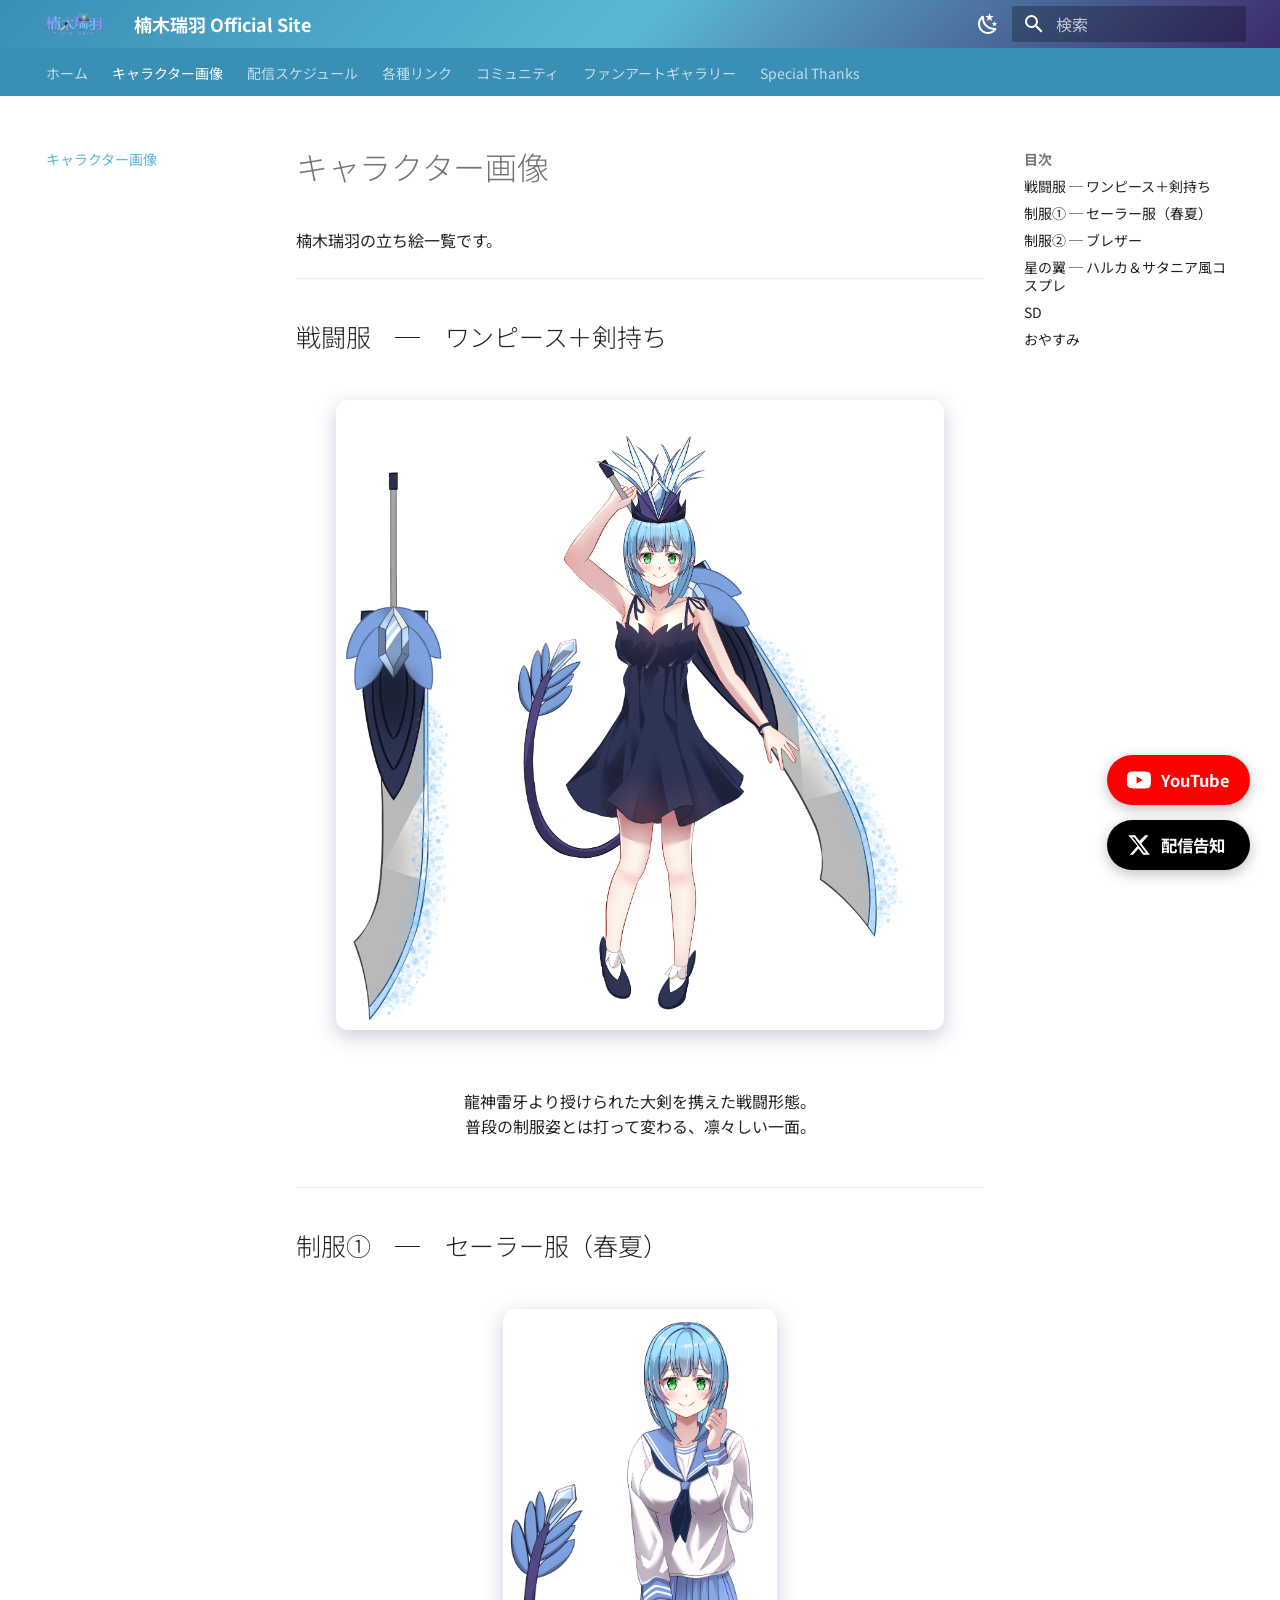
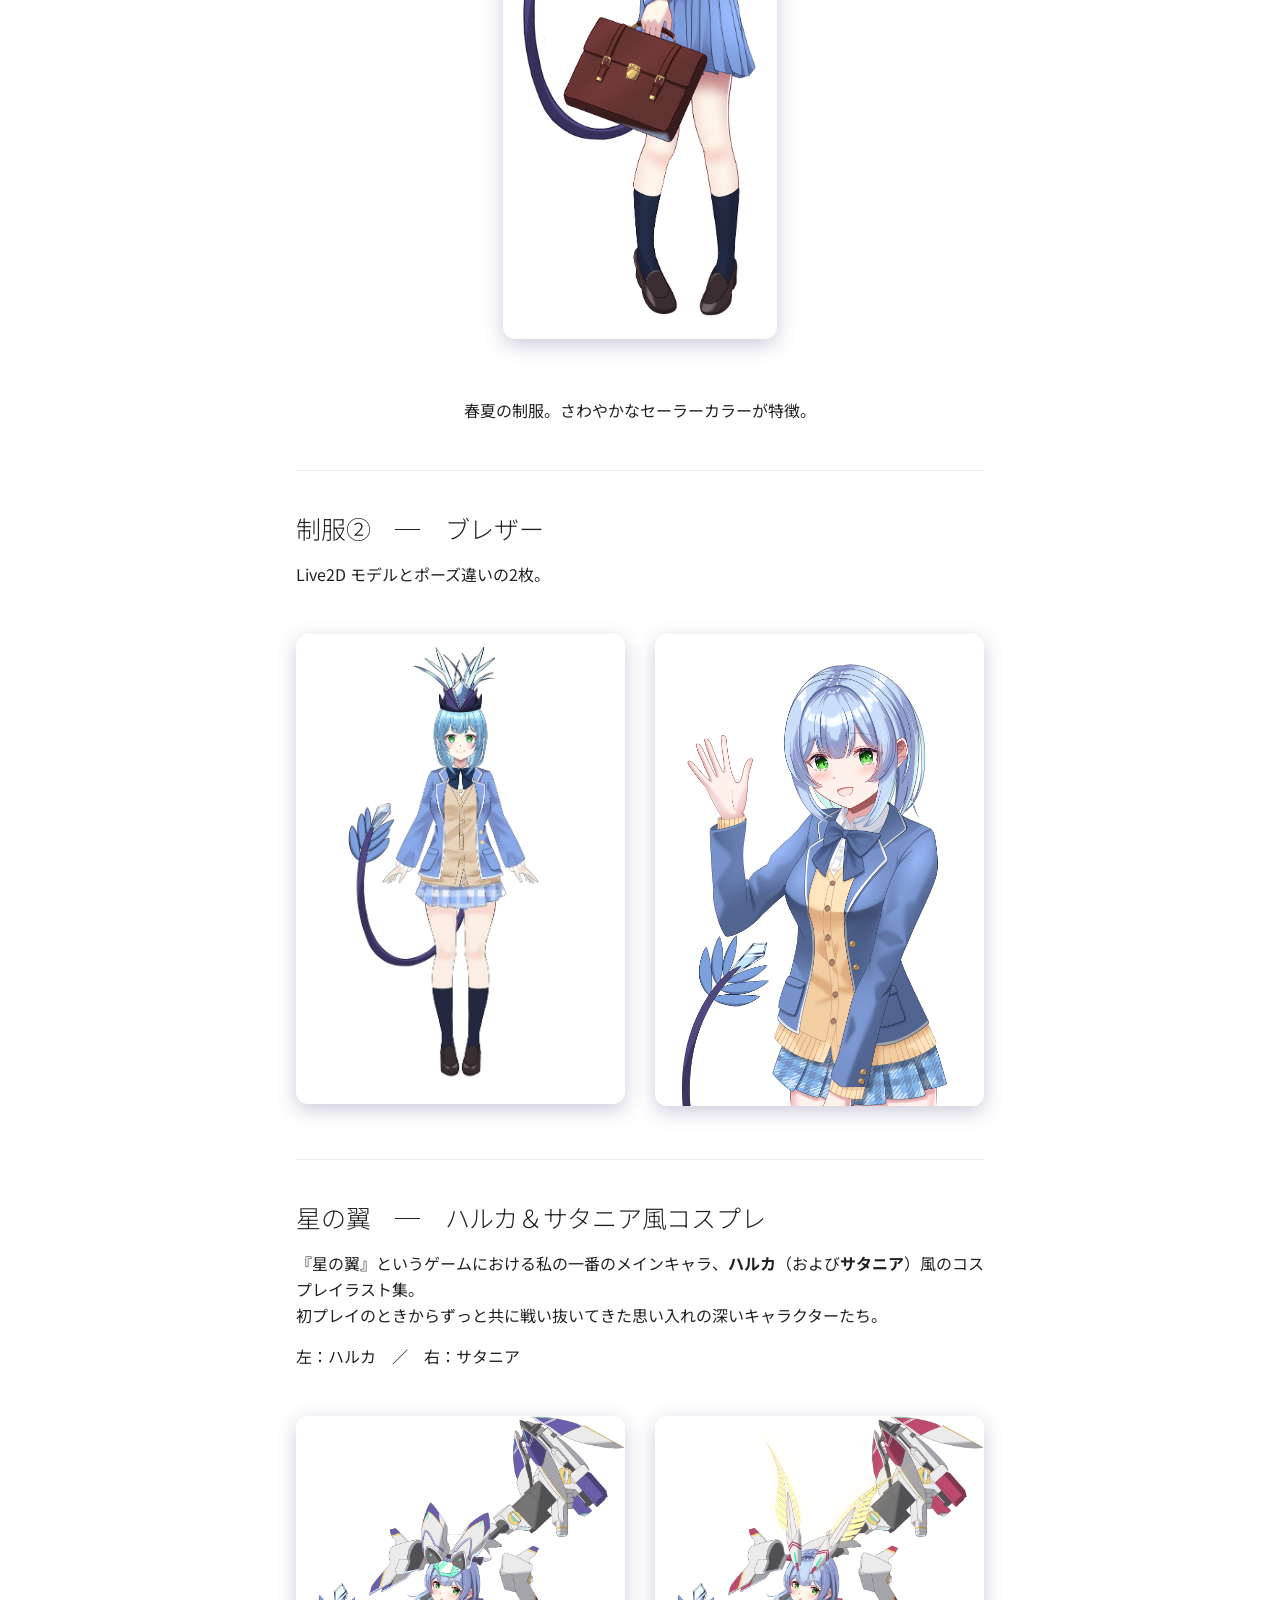
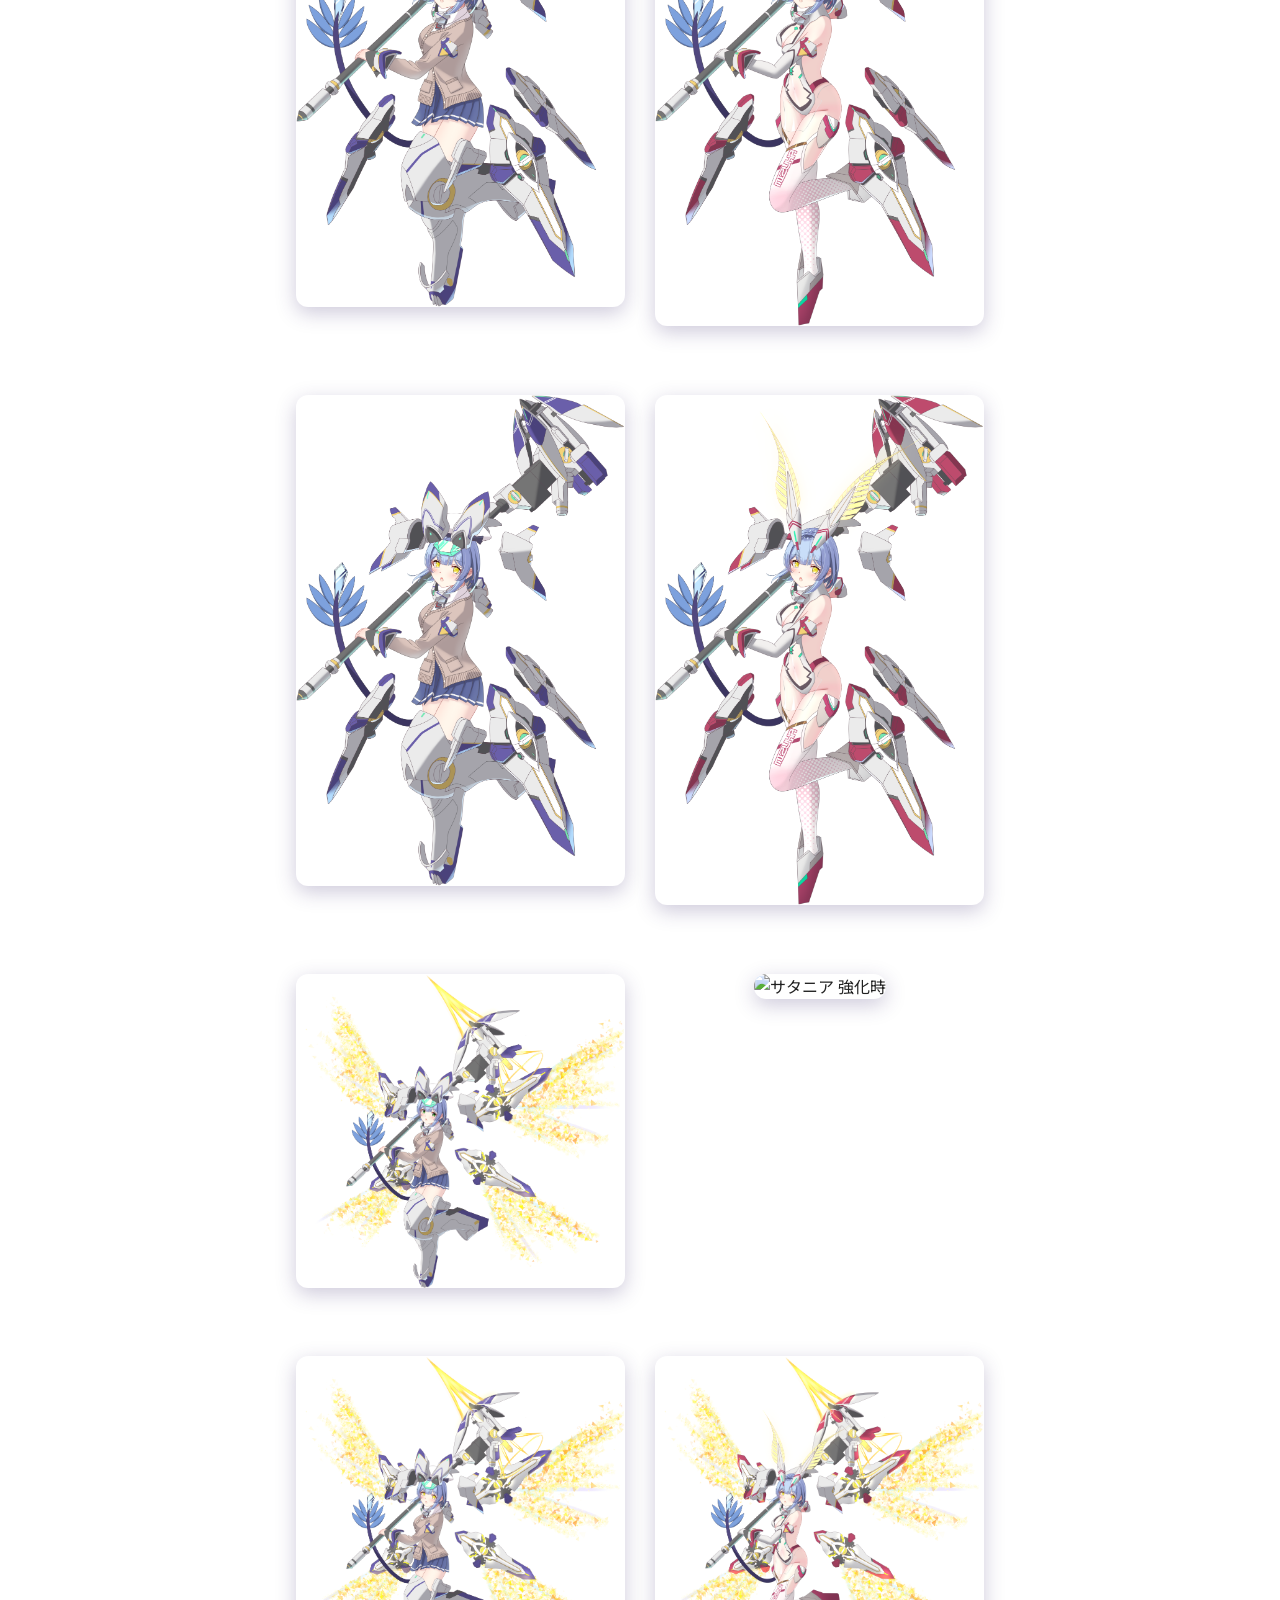
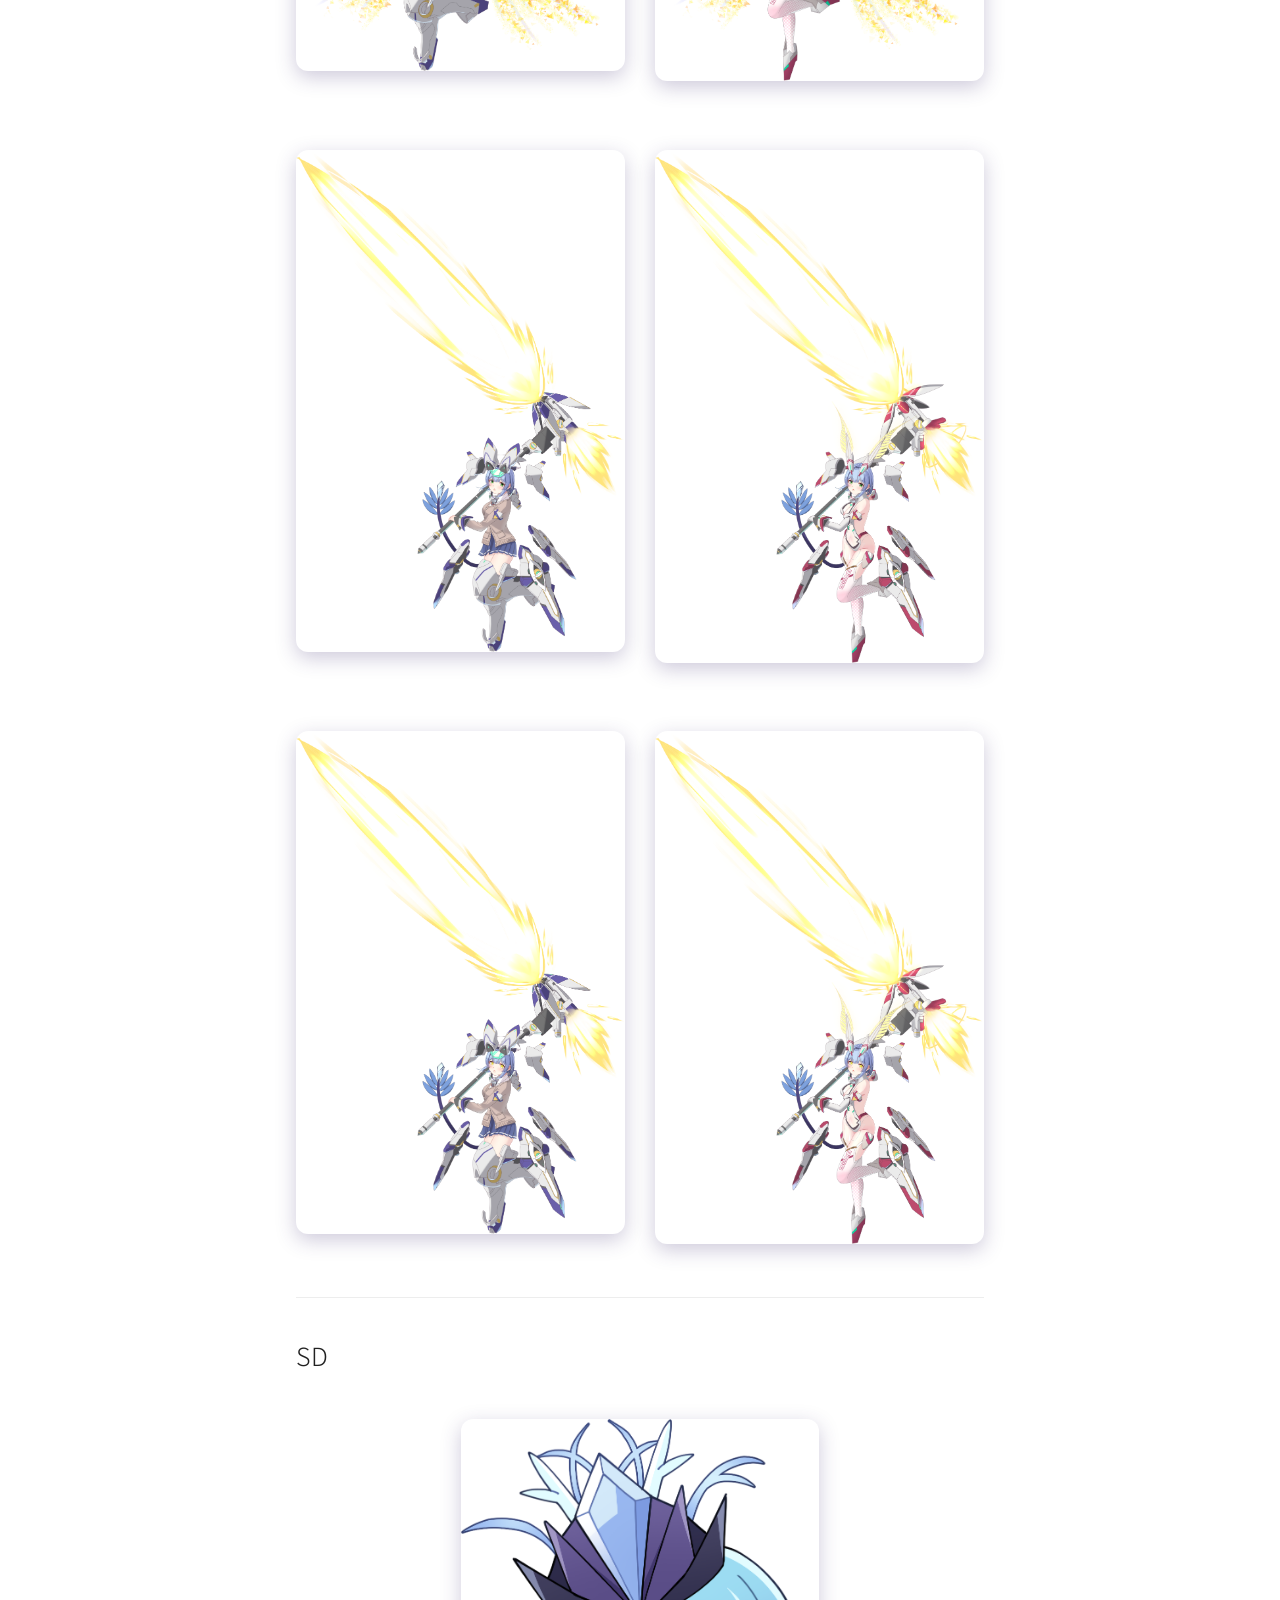
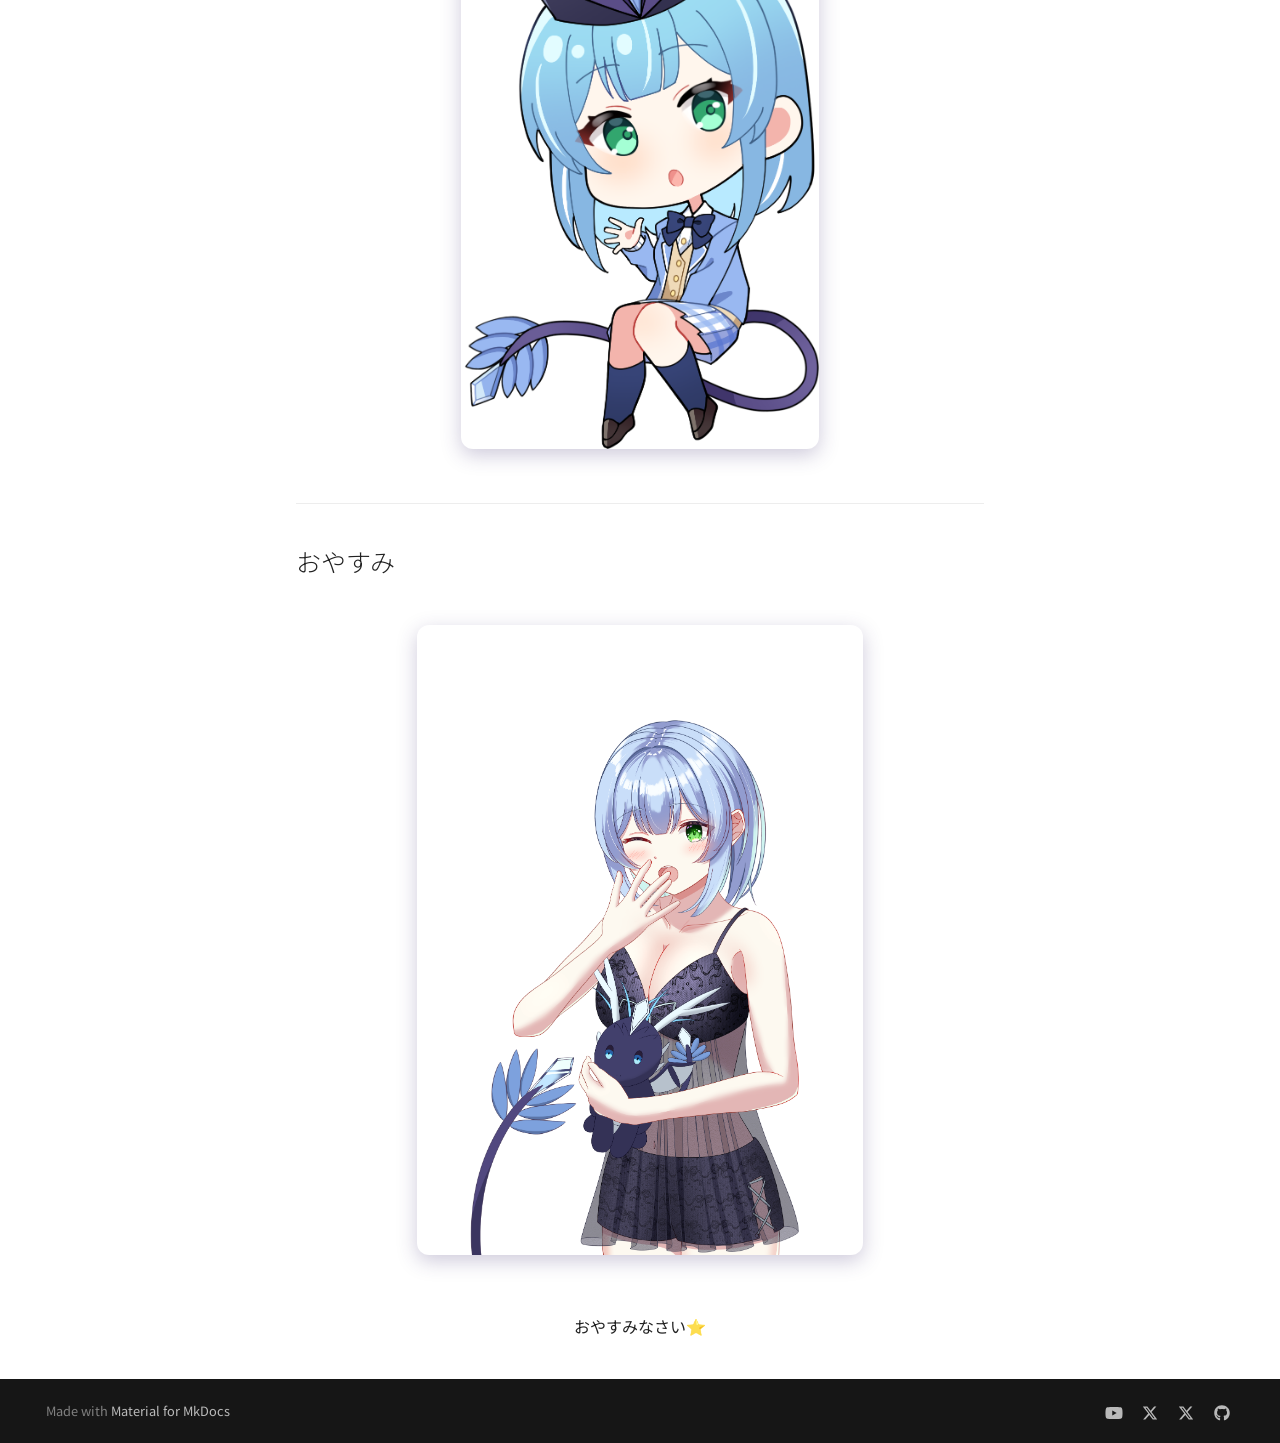
==== chara/index.html @ 78cf88fe "Deployed 8c1ef75 with MkDocs version: 1.6.1" ====
<!doctype html>
<html lang="ja" class="no-js">
  <head>
    
      <meta charset="utf-8">
      <meta name="viewport" content="width=device-width,initial-scale=1">
      
        <meta name="description" content="Vtuber 楠木瑞羽のオフィシャルサイト">
      
      
        <meta name="author" content="楠木瑞羽">
      
      
        <link rel="canonical" href="https://mizuha-kusunoki-v.github.io/mizuha-site/chara/">
      
      
        <link rel="prev" href="..">
      
      
        <link rel="next" href="../schedule/">
      
      
        
      
      
      <link rel="icon" href="../img/logo.png">
      <meta name="generator" content="mkdocs-1.6.1, mkdocs-material-9.7.6">
    
    
      
        <title>キャラクター画像 - 楠木瑞羽 Official Site</title>
      
    
    
      <link rel="stylesheet" href="../assets/stylesheets/main.484c7ddc.min.css">
      
        
        <link rel="stylesheet" href="../assets/stylesheets/palette.ab4e12ef.min.css">
      
      


    
    
      
    
    
      
        
        
        <link rel="preconnect" href="https://fonts.gstatic.com" crossorigin>
        <link rel="stylesheet" href="https://fonts.googleapis.com/css?family=Noto+Sans+JP:300,300i,400,400i,700,700i%7CRoboto+Mono:400,400i,700,700i&display=fallback">
        <style>:root{--md-text-font:"Noto Sans JP";--md-code-font:"Roboto Mono"}</style>
      
    
    
      <link rel="stylesheet" href="../stylesheets/extra.css">
    
    <script>__md_scope=new URL("..",location),__md_hash=e=>[...e].reduce(((e,_)=>(e<<5)-e+_.charCodeAt(0)),0),__md_get=(e,_=localStorage,t=__md_scope)=>JSON.parse(_.getItem(t.pathname+"."+e)),__md_set=(e,_,t=localStorage,a=__md_scope)=>{try{t.setItem(a.pathname+"."+e,JSON.stringify(_))}catch(e){}}</script>
    
      
  


  
  

<script id="__analytics">function __md_analytics(){function e(){dataLayer.push(arguments)}window.dataLayer=window.dataLayer||[],e("js",new Date),e("config","G-J9NGMEMPHV"),document.addEventListener("DOMContentLoaded",(function(){document.forms.search&&document.forms.search.query.addEventListener("blur",(function(){this.value&&e("event","search",{search_term:this.value})}));document$.subscribe((function(){var t=document.forms.feedback;if(void 0!==t)for(var a of t.querySelectorAll("[type=submit]"))a.addEventListener("click",(function(a){a.preventDefault();var n=document.location.pathname,d=this.getAttribute("data-md-value");e("event","feedback",{page:n,data:d}),t.firstElementChild.disabled=!0;var r=t.querySelector(".md-feedback__note [data-md-value='"+d+"']");r&&(r.hidden=!1)})),t.hidden=!1})),location$.subscribe((function(t){e("config","G-J9NGMEMPHV",{page_path:t.pathname})}))}));var t=document.createElement("script");t.async=!0,t.src="https://www.googletagmanager.com/gtag/js?id=G-J9NGMEMPHV",document.getElementById("__analytics").insertAdjacentElement("afterEnd",t)}</script>
  
    <script>"undefined"!=typeof __md_analytics&&__md_analytics()</script>
  

    
    
  

  
  
  
  

  <meta property="og:type"        content="website">
  <meta property="og:site_name"   content="楠木瑞羽 Official Site">
  <meta property="og:title"       content="キャラクター画像 | 楠木瑞羽 Official Site">
  <meta property="og:description" content="Vtuber 楠木瑞羽のオフィシャルサイト">
  <meta property="og:image"       content="https://mizuha-kusunoki-v.github.io/mizuha-site/img/blazer_b.png">
  <meta property="og:url"         content="https://mizuha-kusunoki-v.github.io/mizuha-site/chara/">
  <meta property="og:locale"      content="ja_JP">

  <meta name="twitter:card"        content="summary_large_image">
  <meta name="twitter:site"        content="@Mizuha_live">
  <meta name="twitter:title"       content="キャラクター画像 | 楠木瑞羽 Official Site">
  <meta name="twitter:description" content="Vtuber 楠木瑞羽のオフィシャルサイト">
  <meta name="twitter:image"       content="https://mizuha-kusunoki-v.github.io/mizuha-site/img/blazer_b.png">

  </head>
  
  
    
    
      
    
    
    
    
    <body dir="ltr" data-md-color-scheme="default" data-md-color-primary="custom" data-md-color-accent="custom">
  
    
    <input class="md-toggle" data-md-toggle="drawer" type="checkbox" id="__drawer" autocomplete="off">
    <input class="md-toggle" data-md-toggle="search" type="checkbox" id="__search" autocomplete="off">
    <label class="md-overlay" for="__drawer"></label>
    <div data-md-component="skip">
      
        
        <a href="#_1" class="md-skip">
          コンテンツにスキップ
        </a>
      
    </div>
    <div data-md-component="announce">
      
    </div>
    
    
      

<header class="md-header" data-md-component="header">
  <nav class="md-header__inner md-grid" aria-label="ヘッダー">
    <a href=".." title="楠木瑞羽 Official Site" class="md-header__button md-logo" aria-label="楠木瑞羽 Official Site" data-md-component="logo">
      
  <img src="../img/logo.png" alt="logo">

    </a>
    <label class="md-header__button md-icon" for="__drawer">
      
      <svg xmlns="http://www.w3.org/2000/svg" viewBox="0 0 24 24"><path d="M3 6h18v2H3zm0 5h18v2H3zm0 5h18v2H3z"/></svg>
    </label>
    <div class="md-header__title" data-md-component="header-title">
      <div class="md-header__ellipsis">
        <div class="md-header__topic">
          <span class="md-ellipsis">
            楠木瑞羽 Official Site
          </span>
        </div>
        <div class="md-header__topic" data-md-component="header-topic">
          <span class="md-ellipsis">
            
              キャラクター画像
            
          </span>
        </div>
      </div>
    </div>
    
      
        <form class="md-header__option" data-md-component="palette">
  
    
    
    
    <input class="md-option" data-md-color-media="" data-md-color-scheme="default" data-md-color-primary="custom" data-md-color-accent="custom"  aria-label="ダークモードに切り替え"  type="radio" name="__palette" id="__palette_0">
    
      <label class="md-header__button md-icon" title="ダークモードに切り替え" for="__palette_1" hidden>
        <svg xmlns="http://www.w3.org/2000/svg" viewBox="0 0 24 24"><path d="m17.75 4.09-2.53 1.94.91 3.06-2.63-1.81-2.63 1.81.91-3.06-2.53-1.94L12.44 4l1.06-3 1.06 3zm3.5 6.91-1.64 1.25.59 1.98-1.7-1.17-1.7 1.17.59-1.98L15.75 11l2.06-.05L18.5 9l.69 1.95zm-2.28 4.95c.83-.08 1.72 1.1 1.19 1.85-.32.45-.66.87-1.08 1.27C15.17 23 8.84 23 4.94 19.07c-3.91-3.9-3.91-10.24 0-14.14.4-.4.82-.76 1.27-1.08.75-.53 1.93.36 1.85 1.19-.27 2.86.69 5.83 2.89 8.02a9.96 9.96 0 0 0 8.02 2.89m-1.64 2.02a12.08 12.08 0 0 1-7.8-3.47c-2.17-2.19-3.33-5-3.49-7.82-2.81 3.14-2.7 7.96.31 10.98 3.02 3.01 7.84 3.12 10.98.31"/></svg>
      </label>
    
  
    
    
    
    <input class="md-option" data-md-color-media="" data-md-color-scheme="slate" data-md-color-primary="custom" data-md-color-accent="custom"  aria-label="ライトモードに切り替え"  type="radio" name="__palette" id="__palette_1">
    
      <label class="md-header__button md-icon" title="ライトモードに切り替え" for="__palette_0" hidden>
        <svg xmlns="http://www.w3.org/2000/svg" viewBox="0 0 24 24"><path d="M12 7a5 5 0 0 1 5 5 5 5 0 0 1-5 5 5 5 0 0 1-5-5 5 5 0 0 1 5-5m0 2a3 3 0 0 0-3 3 3 3 0 0 0 3 3 3 3 0 0 0 3-3 3 3 0 0 0-3-3m0-7 2.39 3.42C13.65 5.15 12.84 5 12 5s-1.65.15-2.39.42zM3.34 7l4.16-.35A7.2 7.2 0 0 0 5.94 8.5c-.44.74-.69 1.5-.83 2.29zm.02 10 1.76-3.77a7.131 7.131 0 0 0 2.38 4.14zM20.65 7l-1.77 3.79a7.02 7.02 0 0 0-2.38-4.15zm-.01 10-4.14.36c.59-.51 1.12-1.14 1.54-1.86.42-.73.69-1.5.83-2.29zM12 22l-2.41-3.44c.74.27 1.55.44 2.41.44.82 0 1.63-.17 2.37-.44z"/></svg>
      </label>
    
  
</form>
      
    
    
      <script>var palette=__md_get("__palette");if(palette&&palette.color){if("(prefers-color-scheme)"===palette.color.media){var media=matchMedia("(prefers-color-scheme: light)"),input=document.querySelector(media.matches?"[data-md-color-media='(prefers-color-scheme: light)']":"[data-md-color-media='(prefers-color-scheme: dark)']");palette.color.media=input.getAttribute("data-md-color-media"),palette.color.scheme=input.getAttribute("data-md-color-scheme"),palette.color.primary=input.getAttribute("data-md-color-primary"),palette.color.accent=input.getAttribute("data-md-color-accent")}for(var[key,value]of Object.entries(palette.color))document.body.setAttribute("data-md-color-"+key,value)}</script>
    
    
    
      
      
        <label class="md-header__button md-icon" for="__search">
          
          <svg xmlns="http://www.w3.org/2000/svg" viewBox="0 0 24 24"><path d="M9.5 3A6.5 6.5 0 0 1 16 9.5c0 1.61-.59 3.09-1.56 4.23l.27.27h.79l5 5-1.5 1.5-5-5v-.79l-.27-.27A6.52 6.52 0 0 1 9.5 16 6.5 6.5 0 0 1 3 9.5 6.5 6.5 0 0 1 9.5 3m0 2C7 5 5 7 5 9.5S7 14 9.5 14 14 12 14 9.5 12 5 9.5 5"/></svg>
        </label>
        <div class="md-search" data-md-component="search" role="dialog">
  <label class="md-search__overlay" for="__search"></label>
  <div class="md-search__inner" role="search">
    <form class="md-search__form" name="search">
      <input type="text" class="md-search__input" name="query" aria-label="検索" placeholder="検索" autocapitalize="off" autocorrect="off" autocomplete="off" spellcheck="false" data-md-component="search-query" required>
      <label class="md-search__icon md-icon" for="__search">
        
        <svg xmlns="http://www.w3.org/2000/svg" viewBox="0 0 24 24"><path d="M9.5 3A6.5 6.5 0 0 1 16 9.5c0 1.61-.59 3.09-1.56 4.23l.27.27h.79l5 5-1.5 1.5-5-5v-.79l-.27-.27A6.52 6.52 0 0 1 9.5 16 6.5 6.5 0 0 1 3 9.5 6.5 6.5 0 0 1 9.5 3m0 2C7 5 5 7 5 9.5S7 14 9.5 14 14 12 14 9.5 12 5 9.5 5"/></svg>
        
        <svg xmlns="http://www.w3.org/2000/svg" viewBox="0 0 24 24"><path d="M20 11v2H8l5.5 5.5-1.42 1.42L4.16 12l7.92-7.92L13.5 5.5 8 11z"/></svg>
      </label>
      <nav class="md-search__options" aria-label="検索">
        
        <button type="reset" class="md-search__icon md-icon" title="クリア" aria-label="クリア" tabindex="-1">
          
          <svg xmlns="http://www.w3.org/2000/svg" viewBox="0 0 24 24"><path d="M19 6.41 17.59 5 12 10.59 6.41 5 5 6.41 10.59 12 5 17.59 6.41 19 12 13.41 17.59 19 19 17.59 13.41 12z"/></svg>
        </button>
      </nav>
      
    </form>
    <div class="md-search__output">
      <div class="md-search__scrollwrap" tabindex="0" data-md-scrollfix>
        <div class="md-search-result" data-md-component="search-result">
          <div class="md-search-result__meta">
            検索を初期化
          </div>
          <ol class="md-search-result__list" role="presentation"></ol>
        </div>
      </div>
    </div>
  </div>
</div>
      
    
    
  </nav>
  
</header>
    
    <div class="md-container" data-md-component="container">
      
      
        
          
            
<nav class="md-tabs" aria-label="タブ" data-md-component="tabs">
  <div class="md-grid">
    <ul class="md-tabs__list">
      
        
  
  
  
  
    <li class="md-tabs__item">
      <a href=".." class="md-tabs__link">
        
  
  
    
  
  ホーム

      </a>
    </li>
  

      
        
  
  
  
    
  
  
    <li class="md-tabs__item md-tabs__item--active">
      <a href="./" class="md-tabs__link">
        
  
  
    
  
  キャラクター画像

      </a>
    </li>
  

      
        
  
  
  
  
    <li class="md-tabs__item">
      <a href="../schedule/" class="md-tabs__link">
        
  
  
    
  
  配信スケジュール

      </a>
    </li>
  

      
        
  
  
  
  
    <li class="md-tabs__item">
      <a href="../links/" class="md-tabs__link">
        
  
  
    
  
  各種リンク

      </a>
    </li>
  

      
        
  
  
  
  
    <li class="md-tabs__item">
      <a href="../fanart/" class="md-tabs__link">
        
  
  
    
  
  コミュニティ

      </a>
    </li>
  

      
        
  
  
  
  
    <li class="md-tabs__item">
      <a href="../fanart_gallery/" class="md-tabs__link">
        
  
  
    
  
  ファンアートギャラリー

      </a>
    </li>
  

      
        
  
  
  
  
    <li class="md-tabs__item">
      <a href="../special_thanks/" class="md-tabs__link">
        
  
  
    
  
  Special Thanks

      </a>
    </li>
  

      
    </ul>
  </div>
</nav>
          
        
      
      <main class="md-main" data-md-component="main">
        <div class="md-main__inner md-grid">
          
            
              
              <div class="md-sidebar md-sidebar--primary" data-md-component="sidebar" data-md-type="navigation" >
                <div class="md-sidebar__scrollwrap">
                  <div class="md-sidebar__inner">
                    


  


<nav class="md-nav md-nav--primary md-nav--lifted" aria-label="ナビゲーション" data-md-level="0">
  <label class="md-nav__title" for="__drawer">
    <a href=".." title="楠木瑞羽 Official Site" class="md-nav__button md-logo" aria-label="楠木瑞羽 Official Site" data-md-component="logo">
      
  <img src="../img/logo.png" alt="logo">

    </a>
    楠木瑞羽 Official Site
  </label>
  
  <ul class="md-nav__list" data-md-scrollfix>
    
      
      
  
  
  
  
    <li class="md-nav__item">
      <a href=".." class="md-nav__link">
        
  
  
  <span class="md-ellipsis">
    
  
    ホーム
  

    
  </span>
  
  

      </a>
    </li>
  

    
      
      
  
  
    
  
  
  
    <li class="md-nav__item md-nav__item--active">
      
      <input class="md-nav__toggle md-toggle" type="checkbox" id="__toc">
      
      
        
      
      
        <label class="md-nav__link md-nav__link--active" for="__toc">
          
  
  
  <span class="md-ellipsis">
    
  
    キャラクター画像
  

    
  </span>
  
  

          <span class="md-nav__icon md-icon"></span>
        </label>
      
      <a href="./" class="md-nav__link md-nav__link--active">
        
  
  
  <span class="md-ellipsis">
    
  
    キャラクター画像
  

    
  </span>
  
  

      </a>
      
        

<nav class="md-nav md-nav--secondary" aria-label="目次">
  
  
  
    
  
  
    <label class="md-nav__title" for="__toc">
      <span class="md-nav__icon md-icon"></span>
      目次
    </label>
    <ul class="md-nav__list" data-md-component="toc" data-md-scrollfix>
      
        <li class="md-nav__item">
  <a href="#_2" class="md-nav__link">
    <span class="md-ellipsis">
      
        戦闘服 ─ ワンピース＋剣持ち
      
    </span>
  </a>
  
</li>
      
        <li class="md-nav__item">
  <a href="#1" class="md-nav__link">
    <span class="md-ellipsis">
      
        制服① ─ セーラー服（春夏）
      
    </span>
  </a>
  
</li>
      
        <li class="md-nav__item">
  <a href="#2" class="md-nav__link">
    <span class="md-ellipsis">
      
        制服② ─ ブレザー
      
    </span>
  </a>
  
</li>
      
        <li class="md-nav__item">
  <a href="#_3" class="md-nav__link">
    <span class="md-ellipsis">
      
        星の翼 ─ ハルカ＆サタニア風コスプレ
      
    </span>
  </a>
  
</li>
      
        <li class="md-nav__item">
  <a href="#sd" class="md-nav__link">
    <span class="md-ellipsis">
      
        SD
      
    </span>
  </a>
  
</li>
      
        <li class="md-nav__item">
  <a href="#_4" class="md-nav__link">
    <span class="md-ellipsis">
      
        おやすみ
      
    </span>
  </a>
  
</li>
      
    </ul>
  
</nav>
      
    </li>
  

    
      
      
  
  
  
  
    <li class="md-nav__item">
      <a href="../schedule/" class="md-nav__link">
        
  
  
  <span class="md-ellipsis">
    
  
    配信スケジュール
  

    
  </span>
  
  

      </a>
    </li>
  

    
      
      
  
  
  
  
    <li class="md-nav__item">
      <a href="../links/" class="md-nav__link">
        
  
  
  <span class="md-ellipsis">
    
  
    各種リンク
  

    
  </span>
  
  

      </a>
    </li>
  

    
      
      
  
  
  
  
    <li class="md-nav__item">
      <a href="../fanart/" class="md-nav__link">
        
  
  
  <span class="md-ellipsis">
    
  
    コミュニティ
  

    
  </span>
  
  

      </a>
    </li>
  

    
      
      
  
  
  
  
    <li class="md-nav__item">
      <a href="../fanart_gallery/" class="md-nav__link">
        
  
  
  <span class="md-ellipsis">
    
  
    ファンアートギャラリー
  

    
  </span>
  
  

      </a>
    </li>
  

    
      
      
  
  
  
  
    <li class="md-nav__item">
      <a href="../special_thanks/" class="md-nav__link">
        
  
  
  <span class="md-ellipsis">
    
  
    Special Thanks
  

    
  </span>
  
  

      </a>
    </li>
  

    
  </ul>
</nav>
                  </div>
                </div>
              </div>
            
            
              
              <div class="md-sidebar md-sidebar--secondary" data-md-component="sidebar" data-md-type="toc" >
                <div class="md-sidebar__scrollwrap">
                  <div class="md-sidebar__inner">
                    

<nav class="md-nav md-nav--secondary" aria-label="目次">
  
  
  
    
  
  
    <label class="md-nav__title" for="__toc">
      <span class="md-nav__icon md-icon"></span>
      目次
    </label>
    <ul class="md-nav__list" data-md-component="toc" data-md-scrollfix>
      
        <li class="md-nav__item">
  <a href="#_2" class="md-nav__link">
    <span class="md-ellipsis">
      
        戦闘服 ─ ワンピース＋剣持ち
      
    </span>
  </a>
  
</li>
      
        <li class="md-nav__item">
  <a href="#1" class="md-nav__link">
    <span class="md-ellipsis">
      
        制服① ─ セーラー服（春夏）
      
    </span>
  </a>
  
</li>
      
        <li class="md-nav__item">
  <a href="#2" class="md-nav__link">
    <span class="md-ellipsis">
      
        制服② ─ ブレザー
      
    </span>
  </a>
  
</li>
      
        <li class="md-nav__item">
  <a href="#_3" class="md-nav__link">
    <span class="md-ellipsis">
      
        星の翼 ─ ハルカ＆サタニア風コスプレ
      
    </span>
  </a>
  
</li>
      
        <li class="md-nav__item">
  <a href="#sd" class="md-nav__link">
    <span class="md-ellipsis">
      
        SD
      
    </span>
  </a>
  
</li>
      
        <li class="md-nav__item">
  <a href="#_4" class="md-nav__link">
    <span class="md-ellipsis">
      
        おやすみ
      
    </span>
  </a>
  
</li>
      
    </ul>
  
</nav>
                  </div>
                </div>
              </div>
            
          
          
            <div class="md-content" data-md-component="content">
              
              <article class="md-content__inner md-typeset">
                
                  



<h1 id="_1">キャラクター画像</h1>
<p>楠木瑞羽の立ち絵一覧です。</p>
<hr />
<h2 id="_2">戦闘服　─　ワンピース＋剣持ち</h2>
<div class="chara-single">
<p><img alt="戦闘服" class="chara-img" src="../img/battle.png" /></p>
<p>龍神雷牙より授けられた大剣を携えた戦闘形態。<br />
普段の制服姿とは打って変わる、凛々しい一面。</p>
</div>
<hr />
<h2 id="1">制服①　─　セーラー服（春夏）</h2>
<div class="chara-single">
<p><img alt="制服①セーラー服" class="chara-img" src="../img/sailor.png" /></p>
<p>春夏の制服。さわやかなセーラーカラーが特徴。</p>
</div>
<hr />
<h2 id="2">制服②　─　ブレザー</h2>
<p>Live2D モデルとポーズ違いの2枚。</p>
<div class="chara-grid">
<p><img alt="制服②ブレザー A" class="chara-img" src="../img/blazer_a.png" /></p>
<p><img alt="制服②ブレザー B" class="chara-img" src="../img/blazer_b.png" /></p>
</div>
<hr />
<h2 id="_3">星の翼　─　ハルカ＆サタニア風コスプレ</h2>
<p>『星の翼』というゲームにおける私の一番のメインキャラ、<strong>ハルカ</strong>（および<strong>サタニア</strong>）風のコスプレイラスト集。<br />
初プレイのときからずっと共に戦い抜いてきた思い入れの深いキャラクターたち。</p>
<p>左：ハルカ　／　右：サタニア</p>
<div class="chara-grid">
<p><img alt="ハルカ 通常時" class="chara-img" src="../img/haruka/normal.png" /></p>
<p><img alt="サタニア 通常時" class="chara-img" src="../img/satania/normal.png" /></p>
<p><img alt="ハルカ 通常時（黄色目）" class="chara-img" src="../img/haruka/normal_yellow.png" /></p>
<p><img alt="サタニア 通常時（黄色目）" class="chara-img" src="../img/satania/normal_yellow.png" /></p>
<p><img alt="ハルカ 強化時" class="chara-img" src="../img/haruka/powerup.png" /></p>
<p><img alt="サタニア 強化時" class="chara-img" src="../img/satania/powerup.png" /></p>
<p><img alt="ハルカ 強化時（黄色目）" class="chara-img" src="../img/haruka/powerup_yellow.png" /></p>
<p><img alt="サタニア 強化時（黄色目）" class="chara-img" src="../img/satania/powerup_yellow.png" /></p>
<p><img alt="ハルカ 覚醒技" class="chara-img" src="../img/haruka/awaken.png" /></p>
<p><img alt="サタニア 覚醒技" class="chara-img" src="../img/satania/awaken.png" /></p>
<p><img alt="ハルカ 覚醒技（黄色目）" class="chara-img" src="../img/haruka/awaken_yellow.png" /></p>
<p><img alt="サタニア 覚醒技（黄色目）" class="chara-img" src="../img/satania/awaken_yellow.png" /></p>
</div>
<hr />
<h2 id="sd">SD</h2>
<div class="chara-single">
<p><img alt="SD" class="chara-img" src="../img/sd.png" /></p>
</div>
<hr />
<h2 id="_4">おやすみ</h2>
<div class="chara-single">
<p><img alt="おやすみ" class="chara-img" src="../img/oyasumi.png" /></p>
<p>おやすみなさい⭐</p>
</div>









  




                
              </article>
            </div>
          
          
<script>var target=document.getElementById(location.hash.slice(1));target&&target.name&&(target.checked=target.name.startsWith("__tabbed_"))</script>
        </div>
        
          <button type="button" class="md-top md-icon" data-md-component="top" hidden>
  
  <svg xmlns="http://www.w3.org/2000/svg" viewBox="0 0 24 24"><path d="M13 20h-2V8l-5.5 5.5-1.42-1.42L12 4.16l7.92 7.92-1.42 1.42L13 8z"/></svg>
  ページトップへ戻る
</button>
        
      </main>
      
        <footer class="md-footer">
  
  <div class="md-footer-meta md-typeset">
    <div class="md-footer-meta__inner md-grid">
      <div class="md-copyright">
  
  
    Made with
    <a href="https://squidfunk.github.io/mkdocs-material/" target="_blank" rel="noopener">
      Material for MkDocs
    </a>
  
</div>
      
        
<div class="md-social">
  
    
    
    
    
    <a href="https://www.youtube.com/@楠木瑞羽" target="_blank" rel="noopener" title="YouTube" class="md-social__link">
      <svg xmlns="http://www.w3.org/2000/svg" viewBox="0 0 576 512"><!--! Font Awesome Free 7.1.0 by @fontawesome - https://fontawesome.com License - https://fontawesome.com/license/free (Icons: CC BY 4.0, Fonts: SIL OFL 1.1, Code: MIT License) Copyright 2025 Fonticons, Inc.--><path d="M549.7 124.1c-6.2-23.7-24.8-42.3-48.3-48.6C458.9 64 288.1 64 288.1 64S117.3 64 74.7 75.5c-23.5 6.3-42 24.9-48.3 48.6C15 167 15 256.4 15 256.4s0 89.4 11.4 132.3c6.3 23.6 24.8 41.5 48.3 47.8C117.3 448 288.1 448 288.1 448s170.8 0 213.4-11.5c23.5-6.3 42-24.2 48.3-47.8 11.4-42.9 11.4-132.3 11.4-132.3s0-89.4-11.4-132.3zM232.2 337.6V175.2l142.7 81.2z"/></svg>
    </a>
  
    
    
    
    
    <a href="https://x.com/KPRKcolonel" target="_blank" rel="noopener" title="X / 雑談アカウント" class="md-social__link">
      <svg xmlns="http://www.w3.org/2000/svg" viewBox="0 0 448 512"><!--! Font Awesome Free 7.1.0 by @fontawesome - https://fontawesome.com License - https://fontawesome.com/license/free (Icons: CC BY 4.0, Fonts: SIL OFL 1.1, Code: MIT License) Copyright 2025 Fonticons, Inc.--><path d="M357.2 48h70.6L273.6 224.2 455 464H313L201.7 318.6 74.5 464H3.8l164.9-188.5L-5.2 48h145.6l100.5 132.9zm-24.8 373.8h39.1L119.1 88h-42z"/></svg>
    </a>
  
    
    
    
    
    <a href="https://x.com/Mizuha_live" target="_blank" rel="noopener" title="X / 配信告知アカウント" class="md-social__link">
      <svg xmlns="http://www.w3.org/2000/svg" viewBox="0 0 448 512"><!--! Font Awesome Free 7.1.0 by @fontawesome - https://fontawesome.com License - https://fontawesome.com/license/free (Icons: CC BY 4.0, Fonts: SIL OFL 1.1, Code: MIT License) Copyright 2025 Fonticons, Inc.--><path d="M357.2 48h70.6L273.6 224.2 455 464H313L201.7 318.6 74.5 464H3.8l164.9-188.5L-5.2 48h145.6l100.5 132.9zm-24.8 373.8h39.1L119.1 88h-42z"/></svg>
    </a>
  
    
    
    
    
    <a href="https://github.com/mizuha-kusunoki-v" target="_blank" rel="noopener" title="GitHub" class="md-social__link">
      <svg xmlns="http://www.w3.org/2000/svg" viewBox="0 0 512 512"><!--! Font Awesome Free 7.1.0 by @fontawesome - https://fontawesome.com License - https://fontawesome.com/license/free (Icons: CC BY 4.0, Fonts: SIL OFL 1.1, Code: MIT License) Copyright 2025 Fonticons, Inc.--><path d="M173.9 397.4c0 2-2.3 3.6-5.2 3.6-3.3.3-5.6-1.3-5.6-3.6 0-2 2.3-3.6 5.2-3.6 3-.3 5.6 1.3 5.6 3.6m-31.1-4.5c-.7 2 1.3 4.3 4.3 4.9 2.6 1 5.6 0 6.2-2s-1.3-4.3-4.3-5.2c-2.6-.7-5.5.3-6.2 2.3m44.2-1.7c-2.9.7-4.9 2.6-4.6 4.9.3 2 2.9 3.3 5.9 2.6 2.9-.7 4.9-2.6 4.6-4.6-.3-1.9-3-3.2-5.9-2.9M252.8 8C114.1 8 8 113.3 8 252c0 110.9 69.8 205.8 169.5 239.2 12.8 2.3 17.3-5.6 17.3-12.1 0-6.2-.3-40.4-.3-61.4 0 0-70 15-84.7-29.8 0 0-11.4-29.1-27.8-36.6 0 0-22.9-15.7 1.6-15.4 0 0 24.9 2 38.6 25.8 21.9 38.6 58.6 27.5 72.9 20.9 2.3-16 8.8-27.1 16-33.7-55.9-6.2-112.3-14.3-112.3-110.5 0-27.5 7.6-41.3 23.6-58.9-2.6-6.5-11.1-33.3 2.6-67.9 20.9-6.5 69 27 69 27 20-5.6 41.5-8.5 62.8-8.5s42.8 2.9 62.8 8.5c0 0 48.1-33.6 69-27 13.7 34.7 5.2 61.4 2.6 67.9 16 17.7 25.8 31.5 25.8 58.9 0 96.5-58.9 104.2-114.8 110.5 9.2 7.9 17 22.9 17 46.4 0 33.7-.3 75.4-.3 83.6 0 6.5 4.6 14.4 17.3 12.1C436.2 457.8 504 362.9 504 252 504 113.3 391.5 8 252.8 8M105.2 352.9c-1.3 1-1 3.3.7 5.2 1.6 1.6 3.9 2.3 5.2 1 1.3-1 1-3.3-.7-5.2-1.6-1.6-3.9-2.3-5.2-1m-10.8-8.1c-.7 1.3.3 2.9 2.3 3.9 1.6 1 3.6.7 4.3-.7.7-1.3-.3-2.9-2.3-3.9-2-.6-3.6-.3-4.3.7m32.4 35.6c-1.6 1.3-1 4.3 1.3 6.2 2.3 2.3 5.2 2.6 6.5 1 1.3-1.3.7-4.3-1.3-6.2-2.2-2.3-5.2-2.6-6.5-1m-11.4-14.7c-1.6 1-1.6 3.6 0 5.9s4.3 3.3 5.6 2.3c1.6-1.3 1.6-3.9 0-6.2-1.4-2.3-4-3.3-5.6-2"/></svg>
    </a>
  
</div>
      
    </div>
  </div>
</footer>
      
    </div>
    <div class="md-dialog" data-md-component="dialog">
      <div class="md-dialog__inner md-typeset"></div>
    </div>
    
    
    
      
      
      <script id="__config" type="application/json">{"annotate": null, "base": "..", "features": ["navigation.tabs", "navigation.top", "navigation.instant", "search.highlight", "content.code.copy"], "search": "../assets/javascripts/workers/search.2c215733.min.js", "tags": null, "translations": {"clipboard.copied": "\u30b3\u30d4\u30fc\u3057\u307e\u3057\u305f", "clipboard.copy": "\u30af\u30ea\u30c3\u30d7\u30dc\u30fc\u30c9\u3078\u30b3\u30d4\u30fc", "search.result.more.one": "\u3053\u306e\u30da\u30fc\u30b8\u5185\u306b\u3082\u30461\u4ef6\u898b\u3064\u304b\u308a\u307e\u3057\u305f", "search.result.more.other": "\u3053\u306e\u30da\u30fc\u30b8\u5185\u306b\u3042\u3068#\u4ef6\u898b\u3064\u304b\u308a\u307e\u3057\u305f", "search.result.none": "\u4f55\u3082\u898b\u3064\u304b\u308a\u307e\u305b\u3093\u3067\u3057\u305f", "search.result.one": "1\u4ef6\u898b\u3064\u304b\u308a\u307e\u3057\u305f", "search.result.other": "#\u4ef6\u898b\u3064\u304b\u308a\u307e\u3057\u305f", "search.result.placeholder": "\u691c\u7d22\u30ad\u30fc\u30ef\u30fc\u30c9\u3092\u5165\u529b\u3057\u3066\u304f\u3060\u3055\u3044", "search.result.term.missing": "\u691c\u7d22\u306b\u542b\u307e\u308c\u306a\u3044", "select.version": "\u30d0\u30fc\u30b8\u30e7\u30f3\u5207\u308a\u66ff\u3048"}, "version": null}</script>
    
    
      <script src="../assets/javascripts/bundle.79ae519e.min.js"></script>
      
        <script src="../javascripts/floating_sns.js"></script>
      
    
  </body>
</html>
---- assets/stylesheets/main.484c7ddc.min.css ----
@charset "UTF-8";html{-webkit-text-size-adjust:none;-moz-text-size-adjust:none;text-size-adjust:none;box-sizing:border-box}*,:after,:before{box-sizing:inherit}@media (prefers-reduced-motion){*,:after,:before{transition:none!important}}body{margin:0}a,button,input,label{-webkit-tap-highlight-color:transparent}a{color:inherit;text-decoration:none}hr{border:0;box-sizing:initial;display:block;height:.05rem;overflow:visible;padding:0}small{font-size:80%}sub,sup{line-height:1em}img{border-style:none}table{border-collapse:initial;border-spacing:0}td,th{font-weight:400;vertical-align:top}button{background:#0000;border:0;font-family:inherit;font-size:inherit;margin:0;padding:0}input{border:0;outline:none}:root{--md-primary-fg-color:#4051b5;--md-primary-fg-color--light:#5d6cc0;--md-primary-fg-color--dark:#303fa1;--md-primary-bg-color:#fff;--md-primary-bg-color--light:#ffffffb3;--md-accent-fg-color:#526cfe;--md-accent-fg-color--transparent:#526cfe1a;--md-accent-bg-color:#fff;--md-accent-bg-color--light:#ffffffb3}[data-md-color-scheme=default]{color-scheme:light}[data-md-color-scheme=default] img[src$="#gh-dark-mode-only"],[data-md-color-scheme=default] img[src$="#only-dark"]{display:none}:root,[data-md-color-scheme=default]{--md-hue:225deg;--md-default-fg-color:#000000de;--md-default-fg-color--light:#0000008a;--md-default-fg-color--lighter:#00000052;--md-default-fg-color--lightest:#00000012;--md-default-bg-color:#fff;--md-default-bg-color--light:#ffffffb3;--md-default-bg-color--lighter:#ffffff4d;--md-default-bg-color--lightest:#ffffff1f;--md-code-fg-color:#36464e;--md-code-bg-color:#f5f5f5;--md-code-bg-color--light:#f5f5f5b3;--md-code-bg-color--lighter:#f5f5f54d;--md-code-hl-color:#4287ff;--md-code-hl-color--light:#4287ff1a;--md-code-hl-number-color:#d52a2a;--md-code-hl-special-color:#db1457;--md-code-hl-function-color:#a846b9;--md-code-hl-constant-color:#6e59d9;--md-code-hl-keyword-color:#3f6ec6;--md-code-hl-string-color:#1c7d4d;--md-code-hl-name-color:var(--md-code-fg-color);--md-code-hl-operator-color:var(--md-default-fg-color--light);--md-code-hl-punctuation-color:var(--md-default-fg-color--light);--md-code-hl-comment-color:var(--md-default-fg-color--light);--md-code-hl-generic-color:var(--md-default-fg-color--light);--md-code-hl-variable-color:var(--md-default-fg-color--light);--md-typeset-color:var(--md-default-fg-color);--md-typeset-a-color:var(--md-primary-fg-color);--md-typeset-del-color:#f5503d26;--md-typeset-ins-color:#0bd57026;--md-typeset-kbd-color:#fafafa;--md-typeset-kbd-accent-color:#fff;--md-typeset-kbd-border-color:#b8b8b8;--md-typeset-mark-color:#ffff0080;--md-typeset-table-color:#0000001f;--md-typeset-table-color--light:rgba(0,0,0,.035);--md-admonition-fg-color:var(--md-default-fg-color);--md-admonition-bg-color:var(--md-default-bg-color);--md-warning-fg-color:#000000de;--md-warning-bg-color:#ff9;--md-footer-fg-color:#fff;--md-footer-fg-color--light:#ffffffb3;--md-footer-fg-color--lighter:#ffffff73;--md-footer-bg-color:#000000de;--md-footer-bg-color--dark:#00000052;--md-shadow-z1:0 0.2rem 0.5rem #0000000d,0 0 0.05rem #0000001a;--md-shadow-z2:0 0.2rem 0.5rem #0000001a,0 0 0.05rem #00000040;--md-shadow-z3:0 0.2rem 0.5rem #0003,0 0 0.05rem #00000059}.md-icon svg{fill:currentcolor;display:block;height:1.2rem;width:1.2rem}body{-webkit-font-smoothing:antialiased;-moz-osx-font-smoothing:grayscale;--md-text-font-family:var(--md-text-font,_),-apple-system,BlinkMacSystemFont,Helvetica,Arial,sans-serif;--md-code-font-family:var(--md-code-font,_),SFMono-Regular,Consolas,Menlo,monospace}aside,body,input{font-feature-settings:"kern","liga";color:var(--md-typeset-color);font-family:var(--md-text-font-family)}code,kbd,pre{font-feature-settings:"kern";font-family:var(--md-code-font-family)}:root{--md-typeset-table-sort-icon:url('data:image/svg+xml;charset=utf-8,<svg xmlns="http://www.w3.org/2000/svg" viewBox="0 0 24 24"><path d="m18 21-4-4h3V7h-3l4-4 4 4h-3v10h3M2 19v-2h10v2M2 13v-2h7v2M2 7V5h4v2z"/></svg>');--md-typeset-table-sort-icon--asc:url('data:image/svg+xml;charset=utf-8,<svg xmlns="http://www.w3.org/2000/svg" viewBox="0 0 24 24"><path d="M19 17h3l-4 4-4-4h3V3h2M2 17h10v2H2M6 5v2H2V5m0 6h7v2H2z"/></svg>');--md-typeset-table-sort-icon--desc:url('data:image/svg+xml;charset=utf-8,<svg xmlns="http://www.w3.org/2000/svg" viewBox="0 0 24 24"><path d="M19 7h3l-4-4-4 4h3v14h2M2 17h10v2H2M6 5v2H2V5m0 6h7v2H2z"/></svg>')}.md-typeset{-webkit-print-color-adjust:exact;color-adjust:exact;font-size:.8rem;line-height:1.6;overflow-wrap:break-word}@media print{.md-typeset{font-size:.68rem}}.md-typeset blockquote,.md-typeset dl,.md-typeset figure,.md-typeset ol,.md-typeset pre,.md-typeset ul{margin-bottom:1em;margin-top:1em}.md-typeset h1{color:var(--md-default-fg-color--light);font-size:2em;line-height:1.3;margin:0 0 1.25em}.md-typeset h1,.md-typeset h2{font-weight:300;letter-spacing:-.01em}.md-typeset h2{font-size:1.5625em;line-height:1.4;margin:1.6em 0 .64em}.md-typeset h3{font-size:1.25em;font-weight:400;letter-spacing:-.01em;line-height:1.5;margin:1.6em 0 .8em}.md-typeset h2+h3{margin-top:.8em}.md-typeset h4{font-weight:700;letter-spacing:-.01em;margin:1em 0}.md-typeset h5,.md-typeset h6{color:var(--md-default-fg-color--light);font-size:.8em;font-weight:700;letter-spacing:-.01em;margin:1.25em 0}.md-typeset h5{text-transform:uppercase}.md-typeset h5 code{text-transform:none}.md-typeset hr{border-bottom:.05rem solid var(--md-default-fg-color--lightest);display:flow-root;margin:1.5em 0}.md-typeset a{color:var(--md-typeset-a-color);word-break:break-word}.md-typeset a,.md-typeset a:before{transition:color 125ms}.md-typeset a:focus,.md-typeset a:hover{color:var(--md-accent-fg-color)}.md-typeset a:focus code,.md-typeset a:hover code{background-color:var(--md-accent-fg-color--transparent);color:var(--md-accent-fg-color)}.md-typeset a code{color:var(--md-typeset-a-color)}.md-typeset a.focus-visible{outline-color:var(--md-accent-fg-color);outline-offset:.2rem}.md-typeset code,.md-typeset kbd,.md-typeset pre{color:var(--md-code-fg-color);direction:ltr;font-variant-ligatures:none;transition:background-color 125ms}@media print{.md-typeset code,.md-typeset kbd,.md-typeset pre{white-space:pre-wrap}}.md-typeset code{background-color:var(--md-code-bg-color);border-radius:.1rem;-webkit-box-decoration-break:clone;box-decoration-break:clone;font-size:.85em;padding:0 .2941176471em;transition:color 125ms,background-color 125ms;word-break:break-word}.md-typeset code:not(.focus-visible){-webkit-tap-highlight-color:transparent;outline:none}.md-typeset pre{display:flow-root;line-height:1.4;position:relative}.md-typeset pre>code{-webkit-box-decoration-break:slice;box-decoration-break:slice;box-shadow:none;display:block;margin:0;outline-color:var(--md-accent-fg-color);overflow:auto;padding:.7720588235em 1.1764705882em;scrollbar-color:var(--md-default-fg-color--lighter) #0000;scrollbar-width:thin;touch-action:auto;word-break:normal}.md-typeset pre>code:hover{scrollbar-color:var(--md-accent-fg-color) #0000}.md-typeset pre>code::-webkit-scrollbar{height:.2rem;width:.2rem}.md-typeset pre>code::-webkit-scrollbar-thumb{background-color:var(--md-default-fg-color--lighter)}.md-typeset pre>code::-webkit-scrollbar-thumb:hover{background-color:var(--md-accent-fg-color)}.md-typeset kbd{background-color:var(--md-typeset-kbd-color);border-radius:.1rem;box-shadow:0 .1rem 0 .05rem var(--md-typeset-kbd-border-color),0 .1rem 0 var(--md-typeset-kbd-border-color),0 -.1rem .2rem var(--md-typeset-kbd-accent-color) inset;color:var(--md-default-fg-color);display:inline-block;font-size:.75em;padding:0 .6666666667em;vertical-align:text-top;word-break:break-word}.md-typeset mark{background-color:var(--md-typeset-mark-color);-webkit-box-decoration-break:clone;box-decoration-break:clone;color:inherit;word-break:break-word}.md-typeset abbr{cursor:help;text-decoration:none}.md-typeset [data-preview],.md-typeset abbr{border-bottom:.05rem dotted var(--md-default-fg-color--light)}.md-typeset small{opacity:.75}[dir=ltr] .md-typeset sub,[dir=ltr] .md-typeset sup{margin-left:.078125em}[dir=rtl] .md-typeset sub,[dir=rtl] .md-typeset sup{margin-right:.078125em}[dir=ltr] .md-typeset blockquote{padding-left:.6rem}[dir=rtl] .md-typeset blockquote{padding-right:.6rem}[dir=ltr] .md-typeset blockquote{border-left:.2rem solid var(--md-default-fg-color--lighter)}[dir=rtl] .md-typeset blockquote{border-right:.2rem solid var(--md-default-fg-color--lighter)}.md-typeset blockquote{color:var(--md-default-fg-color--light);margin-left:0;margin-right:0}.md-typeset ul{list-style-type:disc}.md-typeset ul[type]{list-style-type:revert-layer}[dir=ltr] .md-typeset ol,[dir=ltr] .md-typeset ul{margin-left:.625em}[dir=rtl] .md-typeset ol,[dir=rtl] .md-typeset ul{margin-right:.625em}.md-typeset ol,.md-typeset ul{padding:0}.md-typeset ol:not([hidden]),.md-typeset ul:not([hidden]){display:flow-root}.md-typeset ol ol,.md-typeset ul ol{list-style-type:lower-alpha}.md-typeset ol ol ol,.md-typeset ul ol ol{list-style-type:lower-roman}.md-typeset ol ol ol ol,.md-typeset ul ol ol ol{list-style-type:upper-alpha}.md-typeset ol ol ol ol ol,.md-typeset ul ol ol ol ol{list-style-type:upper-roman}.md-typeset ol[type],.md-typeset ul[type]{list-style-type:revert-layer}[dir=ltr] .md-typeset ol li,[dir=ltr] .md-typeset ul li{margin-left:1.25em}[dir=rtl] .md-typeset ol li,[dir=rtl] .md-typeset ul li{margin-right:1.25em}.md-typeset ol li,.md-typeset ul li{margin-bottom:.5em}.md-typeset ol li blockquote,.md-typeset ol li p,.md-typeset ul li blockquote,.md-typeset ul li p{margin:.5em 0}.md-typeset ol li:last-child,.md-typeset ul li:last-child{margin-bottom:0}[dir=ltr] .md-typeset ol li ol,[dir=ltr] .md-typeset ol li ul,[dir=ltr] .md-typeset ul li ol,[dir=ltr] .md-typeset ul li ul{margin-left:.625em}[dir=rtl] .md-typeset ol li ol,[dir=rtl] .md-typeset ol li ul,[dir=rtl] .md-typeset ul li ol,[dir=rtl] .md-typeset ul li ul{margin-right:.625em}.md-typeset ol li ol,.md-typeset ol li ul,.md-typeset ul li ol,.md-typeset ul li ul{margin-bottom:.5em;margin-top:.5em}[dir=ltr] .md-typeset dd{margin-left:1.875em}[dir=rtl] .md-typeset dd{margin-right:1.875em}.md-typeset dd{margin-bottom:1.5em;margin-top:1em}.md-typeset img,.md-typeset svg,.md-typeset video{height:auto;max-width:100%}.md-typeset img[align=left]{margin:1em 1em 1em 0}.md-typeset img[align=right]{margin:1em 0 1em 1em}.md-typeset img[align]:only-child{margin-top:0}.md-typeset figure{display:flow-root;margin:1em auto;max-width:100%;text-align:center;width:fit-content}.md-typeset figure img{display:block;margin:0 auto}.md-typeset figcaption{font-style:italic;margin:1em auto;max-width:24rem}.md-typeset iframe{max-width:100%}.md-typeset table:not([class]){background-color:var(--md-default-bg-color);border:.05rem solid var(--md-typeset-table-color);border-radius:.1rem;display:inline-block;font-size:.64rem;max-width:100%;overflow:auto;touch-action:auto}@media print{.md-typeset table:not([class]){display:table}}.md-typeset table:not([class])+*{margin-top:1.5em}.md-typeset table:not([class]) td>:first-child,.md-typeset table:not([class]) th>:first-child{margin-top:0}.md-typeset table:not([class]) td>:last-child,.md-typeset table:not([class]) th>:last-child{margin-bottom:0}.md-typeset table:not([class]) td:not([align]),.md-typeset table:not([class]) th:not([align]){text-align:left}[dir=rtl] .md-typeset table:not([class]) td:not([align]),[dir=rtl] .md-typeset table:not([class]) th:not([align]){text-align:right}.md-typeset table:not([class]) th{font-weight:700;min-width:5rem;padding:.9375em 1.25em;vertical-align:top}.md-typeset table:not([class]) td{border-top:.05rem solid var(--md-typeset-table-color);padding:.9375em 1.25em;vertical-align:top}.md-typeset table:not([class]) tbody tr{transition:background-color 125ms}.md-typeset table:not([class]) tbody tr:hover{background-color:var(--md-typeset-table-color--light);box-shadow:0 .05rem 0 var(--md-default-bg-color) inset}.md-typeset table:not([class]) a{word-break:normal}.md-typeset table th[role=columnheader]{cursor:pointer}[dir=ltr] .md-typeset table th[role=columnheader]:after{margin-left:.5em}[dir=rtl] .md-typeset table th[role=columnheader]:after{margin-right:.5em}.md-typeset table th[role=columnheader]:after{content:"";display:inline-block;height:1.2em;-webkit-mask-image:var(--md-typeset-table-sort-icon);mask-image:var(--md-typeset-table-sort-icon);-webkit-mask-repeat:no-repeat;mask-repeat:no-repeat;-webkit-mask-size:contain;mask-size:contain;transition:background-color 125ms;vertical-align:text-bottom;width:1.2em}.md-typeset table th[role=columnheader]:hover:after{background-color:var(--md-default-fg-color--lighter)}.md-typeset table th[role=columnheader][aria-sort=ascending]:after{background-color:var(--md-default-fg-color--light);-webkit-mask-image:var(--md-typeset-table-sort-icon--asc);mask-image:var(--md-typeset-table-sort-icon--asc)}.md-typeset table th[role=columnheader][aria-sort=descending]:after{background-color:var(--md-default-fg-color--light);-webkit-mask-image:var(--md-typeset-table-sort-icon--desc);mask-image:var(--md-typeset-table-sort-icon--desc)}.md-typeset__scrollwrap{margin:1em -.8rem;overflow-x:auto;touch-action:auto}.md-typeset__table{display:inline-block;margin-bottom:.5em;padding:0 .8rem}@media print{.md-typeset__table{display:block}}html .md-typeset__table table{display:table;margin:0;overflow:hidden;width:100%}@media screen and (max-width:44.984375em){.md-content__inner>pre{margin:1em -.8rem}.md-content__inner>pre code{border-radius:0}}.md-typeset .md-author{border-radius:100%;display:block;flex-shrink:0;height:1.6rem;overflow:hidden;position:relative;transition:color 125ms,transform 125ms;width:1.6rem}.md-typeset .md-author img{display:block}.md-typeset .md-author--more{background:var(--md-default-fg-color--lightest);color:var(--md-default-fg-color--lighter);font-size:.6rem;font-weight:700;line-height:1.6rem;text-align:center}.md-typeset .md-author--long{height:2.4rem;width:2.4rem}.md-typeset a.md-author{transform:scale(1)}.md-typeset a.md-author img{border-radius:100%;filter:grayscale(100%) opacity(75%);transition:filter 125ms}.md-typeset a.md-author:focus,.md-typeset a.md-author:hover{transform:scale(1.1);z-index:1}.md-typeset a.md-author:focus img,.md-typeset a.md-author:hover img{filter:grayscale(0)}.md-banner{background-color:var(--md-footer-bg-color);color:var(--md-footer-fg-color);overflow:auto}@media print{.md-banner{display:none}}.md-banner--warning{background-color:var(--md-warning-bg-color);color:var(--md-warning-fg-color)}.md-banner__inner{font-size:.7rem;margin:.6rem auto;padding:0 .8rem}[dir=ltr] .md-banner__button{float:right}[dir=rtl] .md-banner__button{float:left}.md-banner__button{color:inherit;cursor:pointer;transition:opacity .25s}.no-js .md-banner__button{display:none}.md-banner__button:hover{opacity:.7}html{font-size:125%;height:100%;overflow-x:hidden}@media screen and (min-width:100em){html{font-size:137.5%}}@media screen and (min-width:125em){html{font-size:150%}}body{background-color:var(--md-default-bg-color);display:flex;flex-direction:column;font-size:.5rem;min-height:100%;position:relative;width:100%}@media print{body{display:block}}@media screen and (max-width:59.984375em){body[data-md-scrolllock]{position:fixed}}.md-grid{margin-left:auto;margin-right:auto;max-width:61rem}.md-container{display:flex;flex-direction:column;flex-grow:1}@media print{.md-container{display:block}}.md-main{flex-grow:1}.md-main__inner{display:flex;height:100%;margin-top:1.5rem}.md-ellipsis{overflow:hidden;text-overflow:ellipsis}.md-toggle{display:none}.md-option{height:0;opacity:0;position:absolute;width:0}.md-option:checked+label:not([hidden]){display:block}.md-option.focus-visible+label{outline-color:var(--md-accent-fg-color);outline-style:auto}.md-skip{background-color:var(--md-default-fg-color);border-radius:.1rem;color:var(--md-default-bg-color);font-size:.64rem;margin:.5rem;opacity:0;outline-color:var(--md-accent-fg-color);padding:.3rem .5rem;position:fixed;transform:translateY(.4rem);z-index:-1}.md-skip:focus{opacity:1;transform:translateY(0);transition:transform .25s cubic-bezier(.4,0,.2,1),opacity 175ms 75ms;z-index:10}@page{margin:25mm}:root{--md-clipboard-icon:url('data:image/svg+xml;charset=utf-8,<svg xmlns="http://www.w3.org/2000/svg" viewBox="0 0 24 24"><path d="M19 21H8V7h11m0-2H8a2 2 0 0 0-2 2v14a2 2 0 0 0 2 2h11a2 2 0 0 0 2-2V7a2 2 0 0 0-2-2m-3-4H4a2 2 0 0 0-2 2v14h2V3h12z"/></svg>')}.md-clipboard{border-radius:.1rem;color:var(--md-default-fg-color--lightest);cursor:pointer;height:1.5em;outline-color:var(--md-accent-fg-color);outline-offset:.1rem;transition:color .25s;width:1.5em;z-index:1}@media print{.md-clipboard{display:none}}.md-clipboard:not(.focus-visible){-webkit-tap-highlight-color:transparent;outline:none}:hover>.md-clipboard{color:var(--md-default-fg-color--light)}.md-clipboard:focus,.md-clipboard:hover{color:var(--md-accent-fg-color)}.md-clipboard:after{background-color:currentcolor;content:"";display:block;height:1.125em;margin:0 auto;-webkit-mask-image:var(--md-clipboard-icon);mask-image:var(--md-clipboard-icon);-webkit-mask-position:center;mask-position:center;-webkit-mask-repeat:no-repeat;mask-repeat:no-repeat;-webkit-mask-size:contain;mask-size:contain;width:1.125em}.md-clipboard--inline{cursor:pointer}.md-clipboard--inline code{transition:color .25s,background-color .25s}.md-clipboard--inline:focus code,.md-clipboard--inline:hover code{background-color:var(--md-accent-fg-color--transparent);color:var(--md-accent-fg-color)}:root{--md-code-select-icon:url('data:image/svg+xml;charset=utf-8,<svg xmlns="http://www.w3.org/2000/svg" viewBox="0 0 24 24"><path d="M19 19h-4v2h4c1.1 0 2-.9 2-2v-4h-2m0-12h-4v2h4v4h2V5c0-1.1-.9-2-2-2M5 5h4V3H5c-1.1 0-2 .9-2 2v4h2m0 6H3v4c0 1.1.9 2 2 2h4v-2H5zm2-4h2v2H7zm4 0h2v2h-2zm4 0h2v2h-2zM7 7h2v2H7zm4 0h2v2h-2zm4 0h2v2h-2zm-8 8h2v2H7zm4 0h2v2h-2zm4 0h2v2h-2z"/></svg>');--md-code-copy-icon:url('data:image/svg+xml;charset=utf-8,<svg xmlns="http://www.w3.org/2000/svg" viewBox="0 0 24 24"><path d="M19 21H8V7h11m0-2H8a2 2 0 0 0-2 2v14a2 2 0 0 0 2 2h11a2 2 0 0 0 2-2V7a2 2 0 0 0-2-2m-3-4H4a2 2 0 0 0-2 2v14h2V3h12z"/></svg>')}.md-typeset .md-code__content{display:grid}.md-code__nav{background-color:var(--md-code-bg-color--lighter);border-radius:.1rem;display:flex;gap:.2rem;padding:.2rem;position:absolute;right:.25em;top:.25em;transition:background-color .25s;z-index:1}:hover>.md-code__nav{background-color:var(--md-code-bg-color--light)}.md-code__button{color:var(--md-default-fg-color--lightest);cursor:pointer;display:block;height:1.5em;outline-color:var(--md-accent-fg-color);outline-offset:.1rem;transition:color .25s;width:1.5em}:hover>*>.md-code__button{color:var(--md-default-fg-color--light)}.md-code__button.focus-visible,.md-code__button:hover{color:var(--md-accent-fg-color)}.md-code__button--active{color:var(--md-default-fg-color)!important}.md-code__button:after{background-color:currentcolor;content:"";display:block;height:1.125em;margin:0 auto;-webkit-mask-position:center;mask-position:center;-webkit-mask-repeat:no-repeat;mask-repeat:no-repeat;-webkit-mask-size:contain;mask-size:contain;width:1.125em}.md-code__button[data-md-type=select]:after{-webkit-mask-image:var(--md-code-select-icon);mask-image:var(--md-code-select-icon)}.md-code__button[data-md-type=copy]:after{-webkit-mask-image:var(--md-code-copy-icon);mask-image:var(--md-code-copy-icon)}@keyframes consent{0%{opacity:0;transform:translateY(100%)}to{opacity:1;transform:translateY(0)}}@keyframes overlay{0%{opacity:0}to{opacity:1}}.md-consent__overlay{animation:overlay .25s both;-webkit-backdrop-filter:blur(.1rem);backdrop-filter:blur(.1rem);background-color:#0000008a;height:100%;opacity:1;position:fixed;top:0;width:100%;z-index:5}.md-consent__inner{animation:consent .5s cubic-bezier(.1,.7,.1,1) both;background-color:var(--md-default-bg-color);border:0;border-radius:.1rem;bottom:0;box-shadow:0 0 .2rem #0000001a,0 .2rem .4rem #0003;max-height:100%;overflow:auto;padding:0;position:fixed;width:100%;z-index:5}.md-consent__form{padding:.8rem}.md-consent__settings{display:none;margin:1em 0}input:checked+.md-consent__settings{display:block}.md-consent__controls{margin-bottom:.8rem}.md-typeset .md-consent__controls .md-button{display:inline}@media screen and (max-width:44.984375em){.md-typeset .md-consent__controls .md-button{display:block;margin-top:.4rem;text-align:center;width:100%}}.md-consent label{cursor:pointer}.md-content{flex-grow:1;min-width:0}.md-content__inner{margin:0 .8rem 1.2rem;padding-top:.6rem}@media screen and (min-width:76.25em){[dir=ltr] .md-sidebar--primary:not([hidden])~.md-content>.md-content__inner{margin-left:1.2rem}[dir=ltr] .md-sidebar--secondary:not([hidden])~.md-content>.md-content__inner,[dir=rtl] .md-sidebar--primary:not([hidden])~.md-content>.md-content__inner{margin-right:1.2rem}[dir=rtl] .md-sidebar--secondary:not([hidden])~.md-content>.md-content__inner{margin-left:1.2rem}}.md-content__inner:before{content:"";display:block;height:.4rem}.md-content__inner>:last-child{margin-bottom:0}[dir=ltr] .md-content__button{float:right}[dir=rtl] .md-content__button{float:left}[dir=ltr] .md-content__button{margin-left:.4rem}[dir=rtl] .md-content__button{margin-right:.4rem}.md-content__button{margin:.4rem 0;padding:0}@media print{.md-content__button{display:none}}.md-typeset .md-content__button{color:var(--md-default-fg-color--lighter)}.md-content__button svg{display:inline;vertical-align:top}[dir=rtl] .md-content__button svg{transform:scaleX(-1)}[dir=ltr] .md-dialog{right:.8rem}[dir=rtl] .md-dialog{left:.8rem}.md-dialog{background-color:var(--md-default-fg-color);border-radius:.1rem;bottom:.8rem;box-shadow:var(--md-shadow-z3);min-width:11.1rem;opacity:0;padding:.4rem .6rem;pointer-events:none;position:fixed;transform:translateY(100%);transition:transform 0ms .4s,opacity .4s;z-index:4}@media print{.md-dialog{display:none}}.md-dialog--active{opacity:1;pointer-events:auto;transform:translateY(0);transition:transform .4s cubic-bezier(.075,.85,.175,1),opacity .4s}.md-dialog__inner{color:var(--md-default-bg-color);font-size:.7rem}.md-feedback{margin:2em 0 1em;text-align:center}.md-feedback fieldset{border:none;margin:0;padding:0}.md-feedback__title{font-weight:700;margin:1em auto}.md-feedback__inner{position:relative}.md-feedback__list{display:flex;flex-wrap:wrap;place-content:baseline center;position:relative}.md-feedback__list:hover .md-icon:not(:disabled){color:var(--md-default-fg-color--lighter)}:disabled .md-feedback__list{min-height:1.8rem}.md-feedback__icon{color:var(--md-default-fg-color--light);cursor:pointer;flex-shrink:0;margin:0 .1rem;transition:color 125ms}.md-feedback__icon:not(:disabled).md-icon:hover{color:var(--md-accent-fg-color)}.md-feedback__icon:disabled{color:var(--md-default-fg-color--lightest);pointer-events:none}.md-feedback__note{opacity:0;position:relative;transform:translateY(.4rem);transition:transform .4s cubic-bezier(.1,.7,.1,1),opacity .15s}.md-feedback__note>*{margin:0 auto;max-width:16rem}:disabled .md-feedback__note{opacity:1;transform:translateY(0)}@media print{.md-feedback{display:none}}.md-footer{background-color:var(--md-footer-bg-color);color:var(--md-footer-fg-color)}@media print{.md-footer{display:none}}.md-footer__inner{justify-content:space-between;overflow:auto;padding:.2rem}.md-footer__inner:not([hidden]){display:flex}.md-footer__link{align-items:end;display:flex;flex-grow:0.01;margin-bottom:.4rem;margin-top:1rem;max-width:100%;outline-color:var(--md-accent-fg-color);overflow:hidden;transition:opacity .25s}.md-footer__link:focus,.md-footer__link:hover{opacity:.7}[dir=rtl] .md-footer__link svg{transform:scaleX(-1)}@media screen and (max-width:44.984375em){.md-footer__link--prev{flex-shrink:0}.md-footer__link--prev .md-footer__title{display:none}}[dir=ltr] .md-footer__link--next{margin-left:auto}[dir=rtl] .md-footer__link--next{margin-right:auto}.md-footer__link--next{text-align:right}[dir=rtl] .md-footer__link--next{text-align:left}.md-footer__title{flex-grow:1;font-size:.9rem;margin-bottom:.7rem;max-width:calc(100% - 2.4rem);padding:0 1rem;white-space:nowrap}.md-footer__button{margin:.2rem;padding:.4rem}.md-footer__direction{font-size:.64rem;opacity:.7}.md-footer-meta{background-color:var(--md-footer-bg-color--dark)}.md-footer-meta__inner{display:flex;flex-wrap:wrap;justify-content:space-between;padding:.2rem}html .md-footer-meta.md-typeset a{color:var(--md-footer-fg-color--light)}html .md-footer-meta.md-typeset a:focus,html .md-footer-meta.md-typeset a:hover{color:var(--md-footer-fg-color)}.md-copyright{color:var(--md-footer-fg-color--lighter);font-size:.64rem;margin:auto .6rem;padding:.4rem 0;width:100%}@media screen and (min-width:45em){.md-copyright{width:auto}}.md-copyright__highlight{color:var(--md-footer-fg-color--light)}.md-social{display:inline-flex;gap:.2rem;margin:0 .4rem;padding:.2rem 0 .6rem}@media screen and (min-width:45em){.md-social{padding:.6rem 0}}.md-social__link{display:inline-block;height:1.6rem;text-align:center;width:1.6rem}.md-social__link:before{line-height:1.9}.md-social__link svg{fill:currentcolor;max-height:.8rem;vertical-align:-25%}.md-typeset .md-button{border:.1rem solid;border-radius:.1rem;color:var(--md-primary-fg-color);cursor:pointer;display:inline-block;font-weight:700;padding:.625em 2em;transition:color 125ms,background-color 125ms,border-color 125ms}.md-typeset .md-button--primary{background-color:var(--md-primary-fg-color);border-color:var(--md-primary-fg-color);color:var(--md-primary-bg-color)}.md-typeset .md-button:focus,.md-typeset .md-button:hover{background-color:var(--md-accent-fg-color);border-color:var(--md-accent-fg-color);color:var(--md-accent-bg-color)}[dir=ltr] .md-typeset .md-input{border-top-left-radius:.1rem}[dir=ltr] .md-typeset .md-input,[dir=rtl] .md-typeset .md-input{border-top-right-radius:.1rem}[dir=rtl] .md-typeset .md-input{border-top-left-radius:.1rem}.md-typeset .md-input{border-bottom:.1rem solid var(--md-default-fg-color--lighter);box-shadow:var(--md-shadow-z1);font-size:.8rem;height:1.8rem;padding:0 .6rem;transition:border .25s,box-shadow .25s}.md-typeset .md-input:focus,.md-typeset .md-input:hover{border-bottom-color:var(--md-accent-fg-color);box-shadow:var(--md-shadow-z2)}.md-typeset .md-input--stretch{width:100%}.md-header{background-color:var(--md-primary-fg-color);box-shadow:0 0 .2rem #0000,0 .2rem .4rem #0000;color:var(--md-primary-bg-color);display:block;left:0;position:sticky;right:0;top:0;z-index:4}@media print{.md-header{display:none}}.md-header[hidden]{transform:translateY(-100%);transition:transform .25s cubic-bezier(.8,0,.6,1),box-shadow .25s}.md-header--shadow{box-shadow:0 0 .2rem #0000001a,0 .2rem .4rem #0003;transition:transform .25s cubic-bezier(.1,.7,.1,1),box-shadow .25s}.md-header__inner{align-items:center;display:flex;padding:0 .2rem}.md-header__button{color:currentcolor;cursor:pointer;margin:.2rem;outline-color:var(--md-accent-fg-color);padding:.4rem;position:relative;transition:opacity .25s;vertical-align:middle;z-index:1}.md-header__button:hover{opacity:.7}.md-header__button:not([hidden]){display:inline-block}.md-header__button:not(.focus-visible){-webkit-tap-highlight-color:transparent;outline:none}.md-header__button.md-logo{margin:.2rem;padding:.4rem}@media screen and (max-width:76.234375em){.md-header__button.md-logo{display:none}}.md-header__button.md-logo img,.md-header__button.md-logo svg{fill:currentcolor;display:block;height:1.2rem;width:auto}@media screen and (min-width:60em){.md-header__button[for=__search]{display:none}}.no-js .md-header__button[for=__search]{display:none}[dir=rtl] .md-header__button[for=__search] svg{transform:scaleX(-1)}@media screen and (min-width:76.25em){.md-header__button[for=__drawer]{display:none}}.md-header__topic{display:flex;max-width:100%;position:absolute;transition:transform .4s cubic-bezier(.1,.7,.1,1),opacity .15s;white-space:nowrap}.md-header__topic+.md-header__topic{opacity:0;pointer-events:none;transform:translateX(1.25rem);transition:transform .4s cubic-bezier(1,.7,.1,.1),opacity .15s;z-index:-1}[dir=rtl] .md-header__topic+.md-header__topic{transform:translateX(-1.25rem)}.md-header__topic:first-child{font-weight:700}[dir=ltr] .md-header__title{margin-left:1rem;margin-right:.4rem}[dir=rtl] .md-header__title{margin-left:.4rem;margin-right:1rem}.md-header__title{flex-grow:1;font-size:.9rem;height:2.4rem;line-height:2.4rem}.md-header__title--active .md-header__topic{opacity:0;pointer-events:none;transform:translateX(-1.25rem);transition:transform .4s cubic-bezier(1,.7,.1,.1),opacity .15s;z-index:-1}[dir=rtl] .md-header__title--active .md-header__topic{transform:translateX(1.25rem)}.md-header__title--active .md-header__topic+.md-header__topic{opacity:1;pointer-events:auto;transform:translateX(0);transition:transform .4s cubic-bezier(.1,.7,.1,1),opacity .15s;z-index:0}.md-header__title>.md-header__ellipsis{height:100%;position:relative;width:100%}.md-header__option{display:flex;flex-shrink:0;max-width:100%;transition:max-width 0ms .25s,opacity .25s .25s;white-space:nowrap}[data-md-toggle=search]:checked~.md-header .md-header__option{max-width:0;opacity:0;transition:max-width 0ms,opacity 0ms}.md-header__option>input{bottom:0}.md-header__source{display:none}@media screen and (min-width:60em){[dir=ltr] .md-header__source{margin-left:1rem}[dir=rtl] .md-header__source{margin-right:1rem}.md-header__source{display:block;max-width:11.7rem;width:11.7rem}}@media screen and (min-width:76.25em){[dir=ltr] .md-header__source{margin-left:1.4rem}[dir=rtl] .md-header__source{margin-right:1.4rem}}.md-meta{color:var(--md-default-fg-color--light);font-size:.7rem;line-height:1.3}.md-meta__list{display:inline-flex;flex-wrap:wrap;list-style:none;margin:0;padding:0}.md-meta__item:not(:last-child):after{content:"·";margin-left:.2rem;margin-right:.2rem}.md-meta__link{color:var(--md-typeset-a-color)}.md-meta__link:focus,.md-meta__link:hover{color:var(--md-accent-fg-color)}.md-draft{background-color:#ff1744;border-radius:.125em;color:#fff;display:inline-block;font-weight:700;padding-left:.5714285714em;padding-right:.5714285714em}:root{--md-nav-icon--prev:url('data:image/svg+xml;charset=utf-8,<svg xmlns="http://www.w3.org/2000/svg" viewBox="0 0 24 24"><path d="M20 11v2H8l5.5 5.5-1.42 1.42L4.16 12l7.92-7.92L13.5 5.5 8 11z"/></svg>');--md-nav-icon--next:url('data:image/svg+xml;charset=utf-8,<svg xmlns="http://www.w3.org/2000/svg" viewBox="0 0 24 24"><path d="M8.59 16.58 13.17 12 8.59 7.41 10 6l6 6-6 6z"/></svg>');--md-toc-icon:url('data:image/svg+xml;charset=utf-8,<svg xmlns="http://www.w3.org/2000/svg" viewBox="0 0 24 24"><path d="M3 9h14V7H3zm0 4h14v-2H3zm0 4h14v-2H3zm16 0h2v-2h-2zm0-10v2h2V7zm0 6h2v-2h-2z"/></svg>')}.md-nav{font-size:.7rem;line-height:1.3}.md-nav__title{color:var(--md-default-fg-color--light);display:block;font-weight:700;overflow:hidden;padding:0 .6rem;text-overflow:ellipsis}.md-nav__title .md-nav__button{display:none}.md-nav__title .md-nav__button img{height:100%;width:auto}.md-nav__title .md-nav__button.md-logo img,.md-nav__title .md-nav__button.md-logo svg{fill:currentcolor;display:block;height:2.4rem;max-width:100%;object-fit:contain;width:auto}.md-nav__list{list-style:none;margin:0;padding:0}.md-nav__link{align-items:flex-start;display:flex;gap:.4rem;margin-top:.625em;scroll-snap-align:start;transition:color 125ms}.md-nav__link--passed,.md-nav__link--passed code{color:var(--md-default-fg-color--light)}.md-nav__item .md-nav__link--active,.md-nav__item .md-nav__link--active code{color:var(--md-typeset-a-color)}.md-nav__link .md-ellipsis{position:relative}.md-nav__link .md-ellipsis code{word-break:normal}[dir=ltr] .md-nav__link .md-icon:last-child{margin-left:auto}[dir=rtl] .md-nav__link .md-icon:last-child{margin-right:auto}.md-nav__link .md-typeset{font-size:.7rem;line-height:1.3}.md-nav__link svg{fill:currentcolor;flex-shrink:0;height:1.3em;position:relative}.md-nav__link[for]:focus,.md-nav__link[for]:hover,.md-nav__link[href]:focus,.md-nav__link[href]:hover{color:var(--md-accent-fg-color);cursor:pointer}.md-nav__link[for]:focus code,.md-nav__link[for]:hover code,.md-nav__link[href]:focus code,.md-nav__link[href]:hover code{background-color:var(--md-accent-fg-color--transparent);color:var(--md-accent-fg-color)}.md-nav__link.focus-visible{outline-color:var(--md-accent-fg-color);outline-offset:.2rem}.md-nav--primary .md-nav__link[for=__toc]{display:none}.md-nav--primary .md-nav__link[for=__toc] .md-icon:after{background-color:currentcolor;display:block;height:100%;-webkit-mask-image:var(--md-toc-icon);mask-image:var(--md-toc-icon);width:100%}.md-nav--primary .md-nav__link[for=__toc]~.md-nav{display:none}.md-nav__container>.md-nav__link{margin-top:0}.md-nav__container>.md-nav__link:first-child{flex-grow:1;min-width:0}.md-nav__icon{flex-shrink:0}.md-nav__source{display:none}@media screen and (max-width:76.234375em){.md-nav--primary,.md-nav--primary .md-nav{background-color:var(--md-default-bg-color);display:flex;flex-direction:column;height:100%;left:0;position:absolute;right:0;top:0;z-index:1}.md-nav--primary .md-nav__item,.md-nav--primary .md-nav__title{font-size:.8rem;line-height:1.5}.md-nav--primary .md-nav__title{background-color:var(--md-default-fg-color--lightest);color:var(--md-default-fg-color--light);cursor:pointer;height:5.6rem;line-height:2.4rem;padding:3rem .8rem .2rem;position:relative;white-space:nowrap}[dir=ltr] .md-nav--primary .md-nav__title .md-nav__icon{left:.4rem}[dir=rtl] .md-nav--primary .md-nav__title .md-nav__icon{right:.4rem}.md-nav--primary .md-nav__title .md-nav__icon{display:block;height:1.2rem;margin:.2rem;position:absolute;top:.4rem;width:1.2rem}.md-nav--primary .md-nav__title .md-nav__icon:after{background-color:currentcolor;content:"";display:block;height:100%;-webkit-mask-image:var(--md-nav-icon--prev);mask-image:var(--md-nav-icon--prev);-webkit-mask-position:center;mask-position:center;-webkit-mask-repeat:no-repeat;mask-repeat:no-repeat;-webkit-mask-size:contain;mask-size:contain;width:100%}.md-nav--primary .md-nav__title~.md-nav__list{background-color:var(--md-default-bg-color);box-shadow:0 .05rem 0 var(--md-default-fg-color--lightest) inset;overflow-y:auto;scroll-snap-type:y mandatory;touch-action:pan-y}.md-nav--primary .md-nav__title~.md-nav__list>:first-child{border-top:0}.md-nav--primary .md-nav__title[for=__drawer]{background-color:var(--md-primary-fg-color);color:var(--md-primary-bg-color);font-weight:700}.md-nav--primary .md-nav__title .md-logo{display:block;left:.2rem;margin:.2rem;padding:.4rem;position:absolute;right:.2rem;top:.2rem}.md-nav--primary .md-nav__list{flex:1}.md-nav--primary .md-nav__item{border-top:.05rem solid var(--md-default-fg-color--lightest)}.md-nav--primary .md-nav__item--active>.md-nav__link{color:var(--md-typeset-a-color)}.md-nav--primary .md-nav__item--active>.md-nav__link:focus,.md-nav--primary .md-nav__item--active>.md-nav__link:hover{color:var(--md-accent-fg-color)}.md-nav--primary .md-nav__link{margin-top:0;padding:.6rem .8rem}.md-nav--primary .md-nav__link svg{margin-top:.1em}.md-nav--primary .md-nav__link>.md-nav__link{padding:0}[dir=ltr] .md-nav--primary .md-nav__link .md-nav__icon{margin-right:-.2rem}[dir=rtl] .md-nav--primary .md-nav__link .md-nav__icon{margin-left:-.2rem}.md-nav--primary .md-nav__link .md-nav__icon{font-size:1.2rem;height:1.2rem;width:1.2rem}.md-nav--primary .md-nav__link .md-nav__icon:after{background-color:currentcolor;content:"";display:block;height:100%;-webkit-mask-image:var(--md-nav-icon--next);mask-image:var(--md-nav-icon--next);-webkit-mask-position:center;mask-position:center;-webkit-mask-repeat:no-repeat;mask-repeat:no-repeat;-webkit-mask-size:contain;mask-size:contain;width:100%}[dir=rtl] .md-nav--primary .md-nav__icon:after{transform:scale(-1)}.md-nav--primary .md-nav--secondary .md-nav{background-color:initial;position:static}[dir=ltr] .md-nav--primary .md-nav--secondary .md-nav .md-nav__link{padding-left:1.4rem}[dir=rtl] .md-nav--primary .md-nav--secondary .md-nav .md-nav__link{padding-right:1.4rem}[dir=ltr] .md-nav--primary .md-nav--secondary .md-nav .md-nav .md-nav__link{padding-left:2rem}[dir=rtl] .md-nav--primary .md-nav--secondary .md-nav .md-nav .md-nav__link{padding-right:2rem}[dir=ltr] .md-nav--primary .md-nav--secondary .md-nav .md-nav .md-nav .md-nav__link{padding-left:2.6rem}[dir=rtl] .md-nav--primary .md-nav--secondary .md-nav .md-nav .md-nav .md-nav__link{padding-right:2.6rem}[dir=ltr] .md-nav--primary .md-nav--secondary .md-nav .md-nav .md-nav .md-nav .md-nav__link{padding-left:3.2rem}[dir=rtl] .md-nav--primary .md-nav--secondary .md-nav .md-nav .md-nav .md-nav .md-nav__link{padding-right:3.2rem}.md-nav--secondary{background-color:initial}.md-nav__toggle~.md-nav{display:flex;opacity:0;transform:translateX(100%);transition:transform .25s cubic-bezier(.8,0,.6,1),opacity 125ms 50ms}[dir=rtl] .md-nav__toggle~.md-nav{transform:translateX(-100%)}.md-nav__toggle:checked~.md-nav{opacity:1;transform:translateX(0);transition:transform .25s cubic-bezier(.4,0,.2,1),opacity 125ms 125ms}.md-nav__toggle:checked~.md-nav>.md-nav__list{backface-visibility:hidden}}@media screen and (max-width:59.984375em){.md-nav--primary .md-nav__link[for=__toc]{display:flex}.md-nav--primary .md-nav__link[for=__toc] .md-icon:after{content:""}.md-nav--primary .md-nav__link[for=__toc]+.md-nav__link{display:none}.md-nav--primary .md-nav__link[for=__toc]~.md-nav{display:flex}.md-nav__source{background-color:var(--md-primary-fg-color--dark);color:var(--md-primary-bg-color);display:block;padding:0 .2rem}}@media screen and (min-width:60em) and (max-width:76.234375em){.md-nav--integrated .md-nav__link[for=__toc]{display:flex}.md-nav--integrated .md-nav__link[for=__toc] .md-icon:after{content:""}.md-nav--integrated .md-nav__link[for=__toc]+.md-nav__link{display:none}.md-nav--integrated .md-nav__link[for=__toc]~.md-nav{display:flex}}@media screen and (min-width:60em){.md-nav{margin-bottom:-.4rem}.md-nav--secondary .md-nav__title{background:var(--md-default-bg-color);box-shadow:0 0 .4rem .4rem var(--md-default-bg-color);position:sticky;top:0;z-index:1}.md-nav--secondary .md-nav__title[for=__toc]{scroll-snap-align:start}.md-nav--secondary .md-nav__title .md-nav__icon{display:none}[dir=ltr] .md-nav--secondary .md-nav__list{padding-left:.6rem}[dir=rtl] .md-nav--secondary .md-nav__list{padding-right:.6rem}.md-nav--secondary .md-nav__list{padding-bottom:.4rem}[dir=ltr] .md-nav--secondary .md-nav__item>.md-nav__link{margin-right:.4rem}[dir=rtl] .md-nav--secondary .md-nav__item>.md-nav__link{margin-left:.4rem}}@media screen and (min-width:76.25em){.md-nav{margin-bottom:-.4rem;transition:max-height .25s cubic-bezier(.86,0,.07,1)}.md-nav--primary .md-nav__title{background:var(--md-default-bg-color);box-shadow:0 0 .4rem .4rem var(--md-default-bg-color);position:sticky;top:0;z-index:1}.md-nav--primary .md-nav__title[for=__drawer]{scroll-snap-align:start}.md-nav--primary .md-nav__title .md-nav__icon{display:none}[dir=ltr] .md-nav--primary .md-nav__list{padding-left:.6rem}[dir=rtl] .md-nav--primary .md-nav__list{padding-right:.6rem}.md-nav--primary .md-nav__list{padding-bottom:.4rem}[dir=ltr] .md-nav--primary .md-nav__item>.md-nav__link{margin-right:.4rem}[dir=rtl] .md-nav--primary .md-nav__item>.md-nav__link{margin-left:.4rem}.md-nav__toggle~.md-nav{display:grid;grid-template-rows:minmax(.4rem,0fr);opacity:0;transition:grid-template-rows .25s cubic-bezier(.86,0,.07,1),opacity .25s,visibility 0ms .25s;visibility:collapse}.md-nav__toggle~.md-nav>.md-nav__list{overflow:hidden}.md-nav__toggle.md-toggle--indeterminate~.md-nav,.md-nav__toggle:checked~.md-nav{grid-template-rows:minmax(.4rem,1fr);opacity:1;transition:grid-template-rows .25s cubic-bezier(.86,0,.07,1),opacity .15s .1s,visibility 0ms;visibility:visible}.md-nav__toggle.md-toggle--indeterminate~.md-nav{transition:none}.md-nav__item--nested>.md-nav>.md-nav__title{display:none}.md-nav__item--section{display:block;margin:1.25em 0}.md-nav__item--section:last-child{margin-bottom:0}.md-nav__item--section>.md-nav__link{font-weight:700}.md-nav__item--section>.md-nav__link[for]{color:var(--md-default-fg-color--light)}.md-nav__item--section>.md-nav__link:not(.md-nav__container){pointer-events:none}.md-nav__item--section>.md-nav__link .md-icon,.md-nav__item--section>.md-nav__link>[for]{display:none}[dir=ltr] .md-nav__item--section>.md-nav{margin-left:-.6rem}[dir=rtl] .md-nav__item--section>.md-nav{margin-right:-.6rem}.md-nav__item--section>.md-nav{display:block;opacity:1;visibility:visible}.md-nav__item--section>.md-nav>.md-nav__list>.md-nav__item{padding:0}.md-nav__icon{border-radius:100%;height:.9rem;transition:background-color .25s;width:.9rem}.md-nav__icon:hover{background-color:var(--md-accent-fg-color--transparent)}.md-nav__icon:after{background-color:currentcolor;border-radius:100%;content:"";display:inline-block;height:100%;-webkit-mask-image:var(--md-nav-icon--next);mask-image:var(--md-nav-icon--next);-webkit-mask-position:center;mask-position:center;-webkit-mask-repeat:no-repeat;mask-repeat:no-repeat;-webkit-mask-size:contain;mask-size:contain;transition:transform .25s;vertical-align:-.1rem;width:100%}[dir=rtl] .md-nav__icon:after{transform:rotate(180deg)}.md-nav__item--nested .md-nav__toggle:checked~.md-nav__link .md-nav__icon:after,.md-nav__item--nested .md-toggle--indeterminate~.md-nav__link .md-nav__icon:after{transform:rotate(90deg)}.md-nav--lifted>.md-nav__list>.md-nav__item,.md-nav--lifted>.md-nav__title{display:none}.md-nav--lifted>.md-nav__list>.md-nav__item--active{display:block}.md-nav--lifted>.md-nav__list>.md-nav__item--active>.md-nav__link{background:var(--md-default-bg-color);box-shadow:0 0 .4rem .4rem var(--md-default-bg-color);margin-top:0;position:sticky;top:0;z-index:1}.md-nav--lifted>.md-nav__list>.md-nav__item--active>.md-nav__link:not(.md-nav__container){pointer-events:none}.md-nav--lifted>.md-nav__list>.md-nav__item--active.md-nav__item--section{margin:0}[dir=ltr] .md-nav--lifted>.md-nav__list>.md-nav__item>.md-nav:not(.md-nav--secondary){margin-left:-.6rem}[dir=rtl] .md-nav--lifted>.md-nav__list>.md-nav__item>.md-nav:not(.md-nav--secondary){margin-right:-.6rem}.md-nav--lifted>.md-nav__list>.md-nav__item>[for]{color:var(--md-default-fg-color--light)}.md-nav--lifted .md-nav[data-md-level="1"]{grid-template-rows:minmax(.4rem,1fr);opacity:1;visibility:visible}[dir=ltr] .md-nav--integrated>.md-nav__list>.md-nav__item--active .md-nav--secondary{border-left:.05rem solid var(--md-primary-fg-color)}[dir=rtl] .md-nav--integrated>.md-nav__list>.md-nav__item--active .md-nav--secondary{border-right:.05rem solid var(--md-primary-fg-color)}.md-nav--integrated>.md-nav__list>.md-nav__item--active .md-nav--secondary{display:block;margin-bottom:1.25em;opacity:1;visibility:visible}.md-nav--integrated>.md-nav__list>.md-nav__item--active .md-nav--secondary>.md-nav__list{overflow:visible;padding-bottom:0}.md-nav--integrated>.md-nav__list>.md-nav__item--active .md-nav--secondary>.md-nav__title{display:none}}.md-pagination{font-size:.8rem;font-weight:700;gap:.4rem}.md-pagination,.md-pagination>*{align-items:center;display:flex;justify-content:center}.md-pagination>*{border-radius:.2rem;height:1.8rem;min-width:1.8rem;text-align:center}.md-pagination__current{background-color:var(--md-default-fg-color--lightest);color:var(--md-default-fg-color--light)}.md-pagination__link{transition:color 125ms,background-color 125ms}.md-pagination__link:focus,.md-pagination__link:hover{background-color:var(--md-accent-fg-color--transparent);color:var(--md-accent-fg-color)}.md-pagination__link:focus svg,.md-pagination__link:hover svg{color:var(--md-accent-fg-color)}.md-pagination__link.focus-visible{outline-color:var(--md-accent-fg-color);outline-offset:.2rem}.md-pagination__link svg{fill:currentcolor;color:var(--md-default-fg-color--lighter);display:block;max-height:100%;width:1.2rem}:root{--md-path-icon:url('data:image/svg+xml;charset=utf-8,<svg xmlns="http://www.w3.org/2000/svg" viewBox="0 0 24 24"><path d="M8.59 16.58 13.17 12 8.59 7.41 10 6l6 6-6 6z"/></svg>')}.md-path{font-size:.7rem;margin:0 .8rem;overflow:auto;padding-top:1.2rem}.md-path:not([hidden]){display:block}@media screen and (min-width:76.25em){.md-path{margin:0 1.2rem}}.md-path__list{align-items:center;display:flex;gap:.2rem;list-style:none;margin:0;padding:0}.md-path__item:not(:first-child){display:inline-flex;gap:.2rem;white-space:nowrap}.md-path__item:not(:first-child):before{background-color:var(--md-default-fg-color--lighter);content:"";display:inline;height:.8rem;-webkit-mask-image:var(--md-path-icon);mask-image:var(--md-path-icon);width:.8rem}.md-path__link{align-items:center;color:var(--md-default-fg-color--light);display:flex}.md-path__link:focus,.md-path__link:hover{color:var(--md-accent-fg-color)}:root{--md-post-pin-icon:url('data:image/svg+xml;charset=utf-8,<svg xmlns="http://www.w3.org/2000/svg" viewBox="0 0 24 24"><path d="M16 12V4h1V2H7v2h1v8l-2 2v2h5.2v6h1.6v-6H18v-2z"/></svg>')}.md-post__back{border-bottom:.05rem solid var(--md-default-fg-color--lightest);margin-bottom:1.2rem;padding-bottom:1.2rem}@media screen and (max-width:76.234375em){.md-post__back{display:none}}[dir=rtl] .md-post__back svg{transform:scaleX(-1)}.md-post__authors{display:flex;flex-direction:column;gap:.6rem;margin:0 .6rem 1.2rem}.md-post .md-post__meta a{transition:color 125ms}.md-post .md-post__meta a:focus,.md-post .md-post__meta a:hover{color:var(--md-accent-fg-color)}.md-post__title{color:var(--md-default-fg-color--light);font-weight:700}.md-post--excerpt{margin-bottom:3.2rem}.md-post--excerpt .md-post__header{align-items:center;display:flex;gap:.6rem;min-height:1.6rem}.md-post--excerpt .md-post__authors{align-items:center;display:inline-flex;flex-direction:row;gap:.2rem;margin:0;min-height:2.4rem}[dir=ltr] .md-post--excerpt .md-post__meta .md-meta__list{margin-right:.4rem}[dir=rtl] .md-post--excerpt .md-post__meta .md-meta__list{margin-left:.4rem}.md-post--excerpt .md-post__content>:first-child{--md-scroll-margin:6rem;margin-top:0}.md-post>.md-nav--secondary{margin:1em 0}.md-pin{background:var(--md-default-fg-color--lightest);border-radius:1rem;margin-top:-.05rem;padding:.2rem}.md-pin:after{background-color:currentcolor;content:"";display:block;height:.6rem;margin:0 auto;-webkit-mask-image:var(--md-post-pin-icon);mask-image:var(--md-post-pin-icon);-webkit-mask-position:center;mask-position:center;-webkit-mask-repeat:no-repeat;mask-repeat:no-repeat;-webkit-mask-size:contain;mask-size:contain;width:.6rem}.md-profile{align-items:center;display:flex;font-size:.7rem;gap:.6rem;line-height:1.4;width:100%}.md-profile__description{flex-grow:1}.md-content--post{display:flex}@media screen and (max-width:76.234375em){.md-content--post{flex-flow:column-reverse}}.md-content--post>.md-content__inner{flex-grow:1;min-width:0}@media screen and (min-width:76.25em){[dir=ltr] .md-content--post>.md-content__inner{margin-left:1.2rem}[dir=rtl] .md-content--post>.md-content__inner{margin-right:1.2rem}}@media screen and (max-width:76.234375em){.md-sidebar.md-sidebar--post{padding:0;position:static;width:100%}.md-sidebar.md-sidebar--post .md-sidebar__scrollwrap{overflow:visible}.md-sidebar.md-sidebar--post .md-sidebar__inner{padding:0}.md-sidebar.md-sidebar--post .md-post__meta{margin-left:.6rem;margin-right:.6rem}.md-sidebar.md-sidebar--post .md-nav__item{border:none;display:inline}.md-sidebar.md-sidebar--post .md-nav__list{display:inline-flex;flex-wrap:wrap;gap:.6rem;padding-bottom:.6rem;padding-top:.6rem}.md-sidebar.md-sidebar--post .md-nav__link{padding:0}.md-sidebar.md-sidebar--post .md-nav{height:auto;margin-bottom:0;position:static}}:root{--md-progress-value:0;--md-progress-delay:400ms}.md-progress{background:var(--md-primary-bg-color);height:.075rem;opacity:min(clamp(0,var(--md-progress-value),1),clamp(0,100 - var(--md-progress-value),1));position:fixed;top:0;transform:scaleX(calc(var(--md-progress-value)*1%));transform-origin:left;transition:transform .5s cubic-bezier(.19,1,.22,1),opacity .25s var(--md-progress-delay);width:100%;z-index:4}:root{--md-search-result-icon:url('data:image/svg+xml;charset=utf-8,<svg xmlns="http://www.w3.org/2000/svg" viewBox="0 0 24 24"><path d="M14 2H6a2 2 0 0 0-2 2v16a2 2 0 0 0 2 2h7c-.41-.25-.8-.56-1.14-.9-.33-.33-.61-.7-.86-1.1H6V4h7v5h5v1.18c.71.16 1.39.43 2 .82V8zm6.31 16.9c1.33-2.11.69-4.9-1.4-6.22-2.11-1.33-4.91-.68-6.22 1.4-1.34 2.11-.69 4.89 1.4 6.22 1.46.93 3.32.93 4.79.02L22 23.39 23.39 22zm-3.81.1a2.5 2.5 0 0 1-2.5-2.5 2.5 2.5 0 0 1 2.5-2.5 2.5 2.5 0 0 1 2.5 2.5 2.5 2.5 0 0 1-2.5 2.5"/></svg>')}.md-search{position:relative}@media screen and (min-width:60em){.md-search{padding:.2rem 0}}.no-js .md-search{display:none}.md-search__overlay{opacity:0;z-index:1}@media screen and (max-width:59.984375em){[dir=ltr] .md-search__overlay{left:-2.2rem}[dir=rtl] .md-search__overlay{right:-2.2rem}.md-search__overlay{background-color:var(--md-default-bg-color);border-radius:1rem;height:2rem;overflow:hidden;pointer-events:none;position:absolute;top:-1rem;transform-origin:center;transition:transform .3s .1s,opacity .2s .2s;width:2rem}[data-md-toggle=search]:checked~.md-header .md-search__overlay{opacity:1;transition:transform .4s,opacity .1s}}@media screen and (min-width:60em){[dir=ltr] .md-search__overlay{left:0}[dir=rtl] .md-search__overlay{right:0}.md-search__overlay{background-color:#0000008a;cursor:pointer;height:0;position:fixed;top:0;transition:width 0ms .25s,height 0ms .25s,opacity .25s;width:0}[data-md-toggle=search]:checked~.md-header .md-search__overlay{height:200vh;opacity:1;transition:width 0ms,height 0ms,opacity .25s;width:100%}}@media screen and (max-width:29.984375em){[data-md-toggle=search]:checked~.md-header .md-search__overlay{transform:scale(45)}}@media screen and (min-width:30em) and (max-width:44.984375em){[data-md-toggle=search]:checked~.md-header .md-search__overlay{transform:scale(60)}}@media screen and (min-width:45em) and (max-width:59.984375em){[data-md-toggle=search]:checked~.md-header .md-search__overlay{transform:scale(75)}}.md-search__inner{backface-visibility:hidden}@media screen and (max-width:59.984375em){[dir=ltr] .md-search__inner{left:0}[dir=rtl] .md-search__inner{right:0}.md-search__inner{height:0;opacity:0;overflow:hidden;position:fixed;top:0;transform:translateX(5%);transition:width 0ms .3s,height 0ms .3s,transform .15s cubic-bezier(.4,0,.2,1) .15s,opacity .15s .15s;width:0;z-index:2}[dir=rtl] .md-search__inner{transform:translateX(-5%)}[data-md-toggle=search]:checked~.md-header .md-search__inner{height:100%;opacity:1;transform:translateX(0);transition:width 0ms 0ms,height 0ms 0ms,transform .15s cubic-bezier(.1,.7,.1,1) .15s,opacity .15s .15s;width:100%}}@media screen and (min-width:60em){[dir=ltr] .md-search__inner{float:right}[dir=rtl] .md-search__inner{float:left}.md-search__inner{padding:.1rem 0;position:relative;transition:width .25s cubic-bezier(.1,.7,.1,1);width:11.7rem}}@media screen and (min-width:60em) and (max-width:76.234375em){[data-md-toggle=search]:checked~.md-header .md-search__inner{width:23.4rem}}@media screen and (min-width:76.25em){[data-md-toggle=search]:checked~.md-header .md-search__inner{width:34.4rem}}.md-search__form{background-color:var(--md-default-bg-color);box-shadow:0 0 .6rem #0000;height:2.4rem;position:relative;transition:color .25s,background-color .25s;z-index:2}@media screen and (min-width:60em){.md-search__form{background-color:#00000042;border-radius:.1rem;height:1.8rem}.md-search__form:hover{background-color:#ffffff1f}}[data-md-toggle=search]:checked~.md-header .md-search__form{background-color:var(--md-default-bg-color);border-radius:.1rem .1rem 0 0;box-shadow:0 0 .6rem #00000012;color:var(--md-default-fg-color)}[dir=ltr] .md-search__input{padding-left:3.6rem;padding-right:2.2rem}[dir=rtl] .md-search__input{padding-left:2.2rem;padding-right:3.6rem}.md-search__input{background:#0000;font-size:.9rem;height:100%;position:relative;text-overflow:ellipsis;width:100%;z-index:2}.md-search__input::placeholder{transition:color .25s}.md-search__input::placeholder,.md-search__input~.md-search__icon{color:var(--md-default-fg-color--light)}.md-search__input::-ms-clear{display:none}@media screen and (max-width:59.984375em){.md-search__input{font-size:.9rem;height:2.4rem;width:100%}}@media screen and (min-width:60em){[dir=ltr] .md-search__input{padding-left:2.2rem}[dir=rtl] .md-search__input{padding-right:2.2rem}.md-search__input{color:inherit;font-size:.8rem}.md-search__input::placeholder{color:var(--md-primary-bg-color--light)}.md-search__input+.md-search__icon{color:var(--md-primary-bg-color)}[data-md-toggle=search]:checked~.md-header .md-search__input{text-overflow:clip}[data-md-toggle=search]:checked~.md-header .md-search__input+.md-search__icon{color:var(--md-default-fg-color--light)}[data-md-toggle=search]:checked~.md-header .md-search__input::placeholder{color:#0000}}.md-search__icon{cursor:pointer;display:inline-block;height:1.2rem;transition:color .25s,opacity .25s;width:1.2rem}.md-search__icon:hover{opacity:.7}[dir=ltr] .md-search__icon[for=__search]{left:.5rem}[dir=rtl] .md-search__icon[for=__search]{right:.5rem}.md-search__icon[for=__search]{position:absolute;top:.3rem;z-index:2}[dir=rtl] .md-search__icon[for=__search] svg{transform:scaleX(-1)}@media screen and (max-width:59.984375em){[dir=ltr] .md-search__icon[for=__search]{left:.8rem}[dir=rtl] .md-search__icon[for=__search]{right:.8rem}.md-search__icon[for=__search]{top:.6rem}.md-search__icon[for=__search] svg:first-child{display:none}}@media screen and (min-width:60em){.md-search__icon[for=__search]{pointer-events:none}.md-search__icon[for=__search] svg:last-child{display:none}}[dir=ltr] .md-search__options{right:.5rem}[dir=rtl] .md-search__options{left:.5rem}.md-search__options{pointer-events:none;position:absolute;top:.3rem;z-index:2}@media screen and (max-width:59.984375em){[dir=ltr] .md-search__options{right:.8rem}[dir=rtl] .md-search__options{left:.8rem}.md-search__options{top:.6rem}}[dir=ltr] .md-search__options>.md-icon{margin-left:.2rem}[dir=rtl] .md-search__options>.md-icon{margin-right:.2rem}.md-search__options>.md-icon{color:var(--md-default-fg-color--light);opacity:0;transform:scale(.75);transition:transform .15s cubic-bezier(.1,.7,.1,1),opacity .15s}.md-search__options>.md-icon:not(.focus-visible){-webkit-tap-highlight-color:transparent;outline:none}[data-md-toggle=search]:checked~.md-header .md-search__input:valid~.md-search__options>.md-icon{opacity:1;pointer-events:auto;transform:scale(1)}[data-md-toggle=search]:checked~.md-header .md-search__input:valid~.md-search__options>.md-icon:hover{opacity:.7}[dir=ltr] .md-search__suggest{padding-left:3.6rem;padding-right:2.2rem}[dir=rtl] .md-search__suggest{padding-left:2.2rem;padding-right:3.6rem}.md-search__suggest{align-items:center;color:var(--md-default-fg-color--lighter);display:flex;font-size:.9rem;height:100%;opacity:0;position:absolute;top:0;transition:opacity 50ms;white-space:nowrap;width:100%}@media screen and (min-width:60em){[dir=ltr] .md-search__suggest{padding-left:2.2rem}[dir=rtl] .md-search__suggest{padding-right:2.2rem}.md-search__suggest{font-size:.8rem}}[data-md-toggle=search]:checked~.md-header .md-search__suggest{opacity:1;transition:opacity .3s .1s}[dir=ltr] .md-search__output{border-bottom-left-radius:.1rem}[dir=ltr] .md-search__output,[dir=rtl] .md-search__output{border-bottom-right-radius:.1rem}[dir=rtl] .md-search__output{border-bottom-left-radius:.1rem}.md-search__output{overflow:hidden;position:absolute;width:100%;z-index:1}@media screen and (max-width:59.984375em){.md-search__output{bottom:0;top:2.4rem}}@media screen and (min-width:60em){.md-search__output{opacity:0;top:1.9rem;transition:opacity .4s}[data-md-toggle=search]:checked~.md-header .md-search__output{box-shadow:var(--md-shadow-z3);opacity:1}}.md-search__scrollwrap{backface-visibility:hidden;background-color:var(--md-default-bg-color);height:100%;overflow-y:auto;touch-action:pan-y}@media (-webkit-max-device-pixel-ratio:1),(max-resolution:1dppx){.md-search__scrollwrap{transform:translateZ(0)}}@media screen and (min-width:60em) and (max-width:76.234375em){.md-search__scrollwrap{width:23.4rem}}@media screen and (min-width:76.25em){.md-search__scrollwrap{width:34.4rem}}@media screen and (min-width:60em){.md-search__scrollwrap{max-height:0;scrollbar-color:var(--md-default-fg-color--lighter) #0000;scrollbar-width:thin}[data-md-toggle=search]:checked~.md-header .md-search__scrollwrap{max-height:75vh}.md-search__scrollwrap:hover{scrollbar-color:var(--md-accent-fg-color) #0000}.md-search__scrollwrap::-webkit-scrollbar{height:.2rem;width:.2rem}.md-search__scrollwrap::-webkit-scrollbar-thumb{background-color:var(--md-default-fg-color--lighter)}.md-search__scrollwrap::-webkit-scrollbar-thumb:hover{background-color:var(--md-accent-fg-color)}}.md-search-result{color:var(--md-default-fg-color);word-break:break-word}.md-search-result__meta{background-color:var(--md-default-fg-color--lightest);color:var(--md-default-fg-color--light);font-size:.64rem;line-height:1.8rem;padding:0 .8rem;scroll-snap-align:start}@media screen and (min-width:60em){[dir=ltr] .md-search-result__meta{padding-left:2.2rem}[dir=rtl] .md-search-result__meta{padding-right:2.2rem}}.md-search-result__list{list-style:none;margin:0;padding:0;-webkit-user-select:none;user-select:none}.md-search-result__item{box-shadow:0 -.05rem var(--md-default-fg-color--lightest)}.md-search-result__item:first-child{box-shadow:none}.md-search-result__link{display:block;outline:none;scroll-snap-align:start;transition:background-color .25s}.md-search-result__link:focus,.md-search-result__link:hover{background-color:var(--md-accent-fg-color--transparent)}.md-search-result__link:last-child p:last-child{margin-bottom:.6rem}.md-search-result__more>summary{cursor:pointer;display:block;outline:none;position:sticky;scroll-snap-align:start;top:0;z-index:1}.md-search-result__more>summary::marker{display:none}.md-search-result__more>summary::-webkit-details-marker{display:none}.md-search-result__more>summary>div{color:var(--md-typeset-a-color);font-size:.64rem;padding:.75em .8rem;transition:color .25s,background-color .25s}@media screen and (min-width:60em){[dir=ltr] .md-search-result__more>summary>div{padding-left:2.2rem}[dir=rtl] .md-search-result__more>summary>div{padding-right:2.2rem}}.md-search-result__more>summary:focus>div,.md-search-result__more>summary:hover>div{background-color:var(--md-accent-fg-color--transparent);color:var(--md-accent-fg-color)}.md-search-result__more[open]>summary{background-color:var(--md-default-bg-color)}.md-search-result__article{overflow:hidden;padding:0 .8rem;position:relative}@media screen and (min-width:60em){[dir=ltr] .md-search-result__article{padding-left:2.2rem}[dir=rtl] .md-search-result__article{padding-right:2.2rem}}[dir=ltr] .md-search-result__icon{left:0}[dir=rtl] .md-search-result__icon{right:0}.md-search-result__icon{color:var(--md-default-fg-color--light);height:1.2rem;margin:.5rem;position:absolute;width:1.2rem}@media screen and (max-width:59.984375em){.md-search-result__icon{display:none}}.md-search-result__icon:after{background-color:currentcolor;content:"";display:inline-block;height:100%;-webkit-mask-image:var(--md-search-result-icon);mask-image:var(--md-search-result-icon);-webkit-mask-position:center;mask-position:center;-webkit-mask-repeat:no-repeat;mask-repeat:no-repeat;-webkit-mask-size:contain;mask-size:contain;width:100%}[dir=rtl] .md-search-result__icon:after{transform:scaleX(-1)}.md-search-result .md-typeset{color:var(--md-default-fg-color--light);font-size:.64rem;line-height:1.6}.md-search-result .md-typeset h1{color:var(--md-default-fg-color);font-size:.8rem;font-weight:400;line-height:1.4;margin:.55rem 0}.md-search-result .md-typeset h1 mark{text-decoration:none}.md-search-result .md-typeset h2{color:var(--md-default-fg-color);font-size:.64rem;font-weight:700;line-height:1.6;margin:.5em 0}.md-search-result .md-typeset h2 mark{text-decoration:none}.md-search-result__terms{color:var(--md-default-fg-color);display:block;font-size:.64rem;font-style:italic;margin:.5em 0}.md-search-result mark{background-color:initial;color:var(--md-accent-fg-color);text-decoration:underline}.md-select{position:relative;z-index:1}.md-select__inner{background-color:var(--md-default-bg-color);border-radius:.1rem;box-shadow:var(--md-shadow-z2);color:var(--md-default-fg-color);left:50%;margin-top:.2rem;max-height:0;opacity:0;position:absolute;top:calc(100% - .2rem);transform:translate3d(-50%,.3rem,0);transition:transform .25s 375ms,opacity .25s .25s,max-height 0ms .5s}.md-select:focus-within .md-select__inner,.md-select:hover .md-select__inner{max-height:10rem;opacity:1;transform:translate3d(-50%,0,0);transition:transform .25s cubic-bezier(.1,.7,.1,1),opacity .25s,max-height 0ms}.md-select__inner:after{border-bottom:.2rem solid #0000;border-bottom-color:var(--md-default-bg-color);border-left:.2rem solid #0000;border-right:.2rem solid #0000;border-top:0;content:"";height:0;left:50%;margin-left:-.2rem;margin-top:-.2rem;position:absolute;top:0;width:0}.md-select__list{border-radius:.1rem;font-size:.8rem;list-style-type:none;margin:0;max-height:inherit;overflow:auto;padding:0}.md-select__item{line-height:1.8rem}[dir=ltr] .md-select__link{padding-left:.6rem;padding-right:1.2rem}[dir=rtl] .md-select__link{padding-left:1.2rem;padding-right:.6rem}.md-select__link{cursor:pointer;display:block;outline:none;scroll-snap-align:start;transition:background-color .25s,color .25s;width:100%}.md-select__link:focus,.md-select__link:hover{color:var(--md-accent-fg-color)}.md-select__link:focus{background-color:var(--md-default-fg-color--lightest)}.md-sidebar{align-self:flex-start;flex-shrink:0;padding:1.2rem 0;position:sticky;top:2.4rem;width:12.1rem}@media print{.md-sidebar{display:none}}@media screen and (max-width:76.234375em){[dir=ltr] .md-sidebar--primary{left:-12.1rem}[dir=rtl] .md-sidebar--primary{right:-12.1rem}.md-sidebar--primary{background-color:var(--md-default-bg-color);display:block;height:100%;position:fixed;top:0;transform:translateX(0);transition:transform .25s cubic-bezier(.4,0,.2,1),box-shadow .25s;width:12.1rem;z-index:5}[data-md-toggle=drawer]:checked~.md-container .md-sidebar--primary{box-shadow:var(--md-shadow-z3);transform:translateX(12.1rem)}[dir=rtl] [data-md-toggle=drawer]:checked~.md-container .md-sidebar--primary{transform:translateX(-12.1rem)}.md-sidebar--primary .md-sidebar__scrollwrap{bottom:0;left:0;margin:0;overflow:hidden;position:absolute;right:0;scroll-snap-type:none;top:0}}@media screen and (min-width:76.25em){.md-sidebar{height:0}.no-js .md-sidebar{height:auto}.md-header--lifted~.md-container .md-sidebar{top:4.8rem}}.md-sidebar--secondary{display:none;order:2}@media screen and (min-width:60em){.md-sidebar--secondary{height:0}.no-js .md-sidebar--secondary{height:auto}.md-sidebar--secondary:not([hidden]){display:block}.md-sidebar--secondary .md-sidebar__scrollwrap{touch-action:pan-y}}.md-sidebar__scrollwrap{backface-visibility:hidden;margin:0 .2rem;overflow-y:auto;scrollbar-color:var(--md-default-fg-color--lighter) #0000}@media screen and (min-width:60em){.md-sidebar__scrollwrap{scrollbar-gutter:stable;scrollbar-width:thin}}.md-sidebar__scrollwrap::-webkit-scrollbar{height:.2rem;width:.2rem}.md-sidebar__scrollwrap:focus-within,.md-sidebar__scrollwrap:hover{scrollbar-color:var(--md-accent-fg-color) #0000}.md-sidebar__scrollwrap:focus-within::-webkit-scrollbar-thumb,.md-sidebar__scrollwrap:hover::-webkit-scrollbar-thumb{background-color:var(--md-default-fg-color--lighter)}.md-sidebar__scrollwrap:focus-within::-webkit-scrollbar-thumb:hover,.md-sidebar__scrollwrap:hover::-webkit-scrollbar-thumb:hover{background-color:var(--md-accent-fg-color)}@supports selector(::-webkit-scrollbar){.md-sidebar__scrollwrap{scrollbar-gutter:auto}[dir=ltr] .md-sidebar__inner{padding-right:calc(100% - 11.5rem)}[dir=rtl] .md-sidebar__inner{padding-left:calc(100% - 11.5rem)}}@media screen and (max-width:76.234375em){.md-overlay{background-color:#0000008a;height:0;opacity:0;position:fixed;top:0;transition:width 0ms .25s,height 0ms .25s,opacity .25s;width:0;z-index:5}[data-md-toggle=drawer]:checked~.md-overlay{height:100%;opacity:1;transition:width 0ms,height 0ms,opacity .25s;width:100%}}@keyframes facts{0%{height:0}to{height:.65rem}}@keyframes fact{0%{opacity:0;transform:translateY(100%)}50%{opacity:0}to{opacity:1;transform:translateY(0)}}:root{--md-source-forks-icon:url('data:image/svg+xml;charset=utf-8,<svg xmlns="http://www.w3.org/2000/svg" viewBox="0 0 16 16"><path d="M5 5.372v.878c0 .414.336.75.75.75h4.5a.75.75 0 0 0 .75-.75v-.878a2.25 2.25 0 1 1 1.5 0v.878a2.25 2.25 0 0 1-2.25 2.25h-1.5v2.128a2.251 2.251 0 1 1-1.5 0V8.5h-1.5A2.25 2.25 0 0 1 3.5 6.25v-.878a2.25 2.25 0 1 1 1.5 0M5 3.25a.75.75 0 1 0-1.5 0 .75.75 0 0 0 1.5 0m6.75.75a.75.75 0 1 0 0-1.5.75.75 0 0 0 0 1.5m-3 8.75a.75.75 0 1 0-1.5 0 .75.75 0 0 0 1.5 0"/></svg>');--md-source-repositories-icon:url('data:image/svg+xml;charset=utf-8,<svg xmlns="http://www.w3.org/2000/svg" viewBox="0 0 16 16"><path d="M2 2.5A2.5 2.5 0 0 1 4.5 0h8.75a.75.75 0 0 1 .75.75v12.5a.75.75 0 0 1-.75.75h-2.5a.75.75 0 0 1 0-1.5h1.75v-2h-8a1 1 0 0 0-.714 1.7.75.75 0 1 1-1.072 1.05A2.5 2.5 0 0 1 2 11.5Zm10.5-1h-8a1 1 0 0 0-1 1v6.708A2.5 2.5 0 0 1 4.5 9h8ZM5 12.25a.25.25 0 0 1 .25-.25h3.5a.25.25 0 0 1 .25.25v3.25a.25.25 0 0 1-.4.2l-1.45-1.087a.25.25 0 0 0-.3 0L5.4 15.7a.25.25 0 0 1-.4-.2Z"/></svg>');--md-source-stars-icon:url('data:image/svg+xml;charset=utf-8,<svg xmlns="http://www.w3.org/2000/svg" viewBox="0 0 16 16"><path d="M8 .25a.75.75 0 0 1 .673.418l1.882 3.815 4.21.612a.75.75 0 0 1 .416 1.279l-3.046 2.97.719 4.192a.751.751 0 0 1-1.088.791L8 12.347l-3.766 1.98a.75.75 0 0 1-1.088-.79l.72-4.194L.818 6.374a.75.75 0 0 1 .416-1.28l4.21-.611L7.327.668A.75.75 0 0 1 8 .25m0 2.445L6.615 5.5a.75.75 0 0 1-.564.41l-3.097.45 2.24 2.184a.75.75 0 0 1 .216.664l-.528 3.084 2.769-1.456a.75.75 0 0 1 .698 0l2.77 1.456-.53-3.084a.75.75 0 0 1 .216-.664l2.24-2.183-3.096-.45a.75.75 0 0 1-.564-.41z"/></svg>');--md-source-version-icon:url('data:image/svg+xml;charset=utf-8,<svg xmlns="http://www.w3.org/2000/svg" viewBox="0 0 16 16"><path d="M1 7.775V2.75C1 1.784 1.784 1 2.75 1h5.025c.464 0 .91.184 1.238.513l6.25 6.25a1.75 1.75 0 0 1 0 2.474l-5.026 5.026a1.75 1.75 0 0 1-2.474 0l-6.25-6.25A1.75 1.75 0 0 1 1 7.775m1.5 0c0 .066.026.13.073.177l6.25 6.25a.25.25 0 0 0 .354 0l5.025-5.025a.25.25 0 0 0 0-.354l-6.25-6.25a.25.25 0 0 0-.177-.073H2.75a.25.25 0 0 0-.25.25ZM6 5a1 1 0 1 1 0 2 1 1 0 0 1 0-2"/></svg>')}.md-source{backface-visibility:hidden;display:block;font-size:.65rem;line-height:1.2;outline-color:var(--md-accent-fg-color);transition:opacity .25s;white-space:nowrap}.md-source:hover{opacity:.7}.md-source__icon{display:inline-block;height:2.4rem;vertical-align:middle;width:2rem}[dir=ltr] .md-source__icon svg{margin-left:.6rem}[dir=rtl] .md-source__icon svg{margin-right:.6rem}.md-source__icon svg{margin-top:.6rem}[dir=ltr] .md-source__icon+.md-source__repository{padding-left:2rem}[dir=rtl] .md-source__icon+.md-source__repository{padding-right:2rem}[dir=ltr] .md-source__icon+.md-source__repository{margin-left:-2rem}[dir=rtl] .md-source__icon+.md-source__repository{margin-right:-2rem}[dir=ltr] .md-source__repository{margin-left:.6rem}[dir=rtl] .md-source__repository{margin-right:.6rem}.md-source__repository{display:inline-block;max-width:calc(100% - 1.2rem);overflow:hidden;text-overflow:ellipsis;vertical-align:middle}.md-source__facts{display:flex;font-size:.55rem;gap:.4rem;list-style-type:none;margin:.1rem 0 0;opacity:.75;overflow:hidden;padding:0;width:100%}.md-source__repository--active .md-source__facts{animation:facts .25s ease-in}.md-source__fact{overflow:hidden;text-overflow:ellipsis}.md-source__repository--active .md-source__fact{animation:fact .4s ease-out}[dir=ltr] .md-source__fact:before{margin-right:.1rem}[dir=rtl] .md-source__fact:before{margin-left:.1rem}.md-source__fact:before{background-color:currentcolor;content:"";display:inline-block;height:.6rem;-webkit-mask-position:center;mask-position:center;-webkit-mask-repeat:no-repeat;mask-repeat:no-repeat;-webkit-mask-size:contain;mask-size:contain;vertical-align:text-top;width:.6rem}.md-source__fact:nth-child(1n+2){flex-shrink:0}.md-source__fact--version:before{-webkit-mask-image:var(--md-source-version-icon);mask-image:var(--md-source-version-icon)}.md-source__fact--stars:before{-webkit-mask-image:var(--md-source-stars-icon);mask-image:var(--md-source-stars-icon)}.md-source__fact--forks:before{-webkit-mask-image:var(--md-source-forks-icon);mask-image:var(--md-source-forks-icon)}.md-source__fact--repositories:before{-webkit-mask-image:var(--md-source-repositories-icon);mask-image:var(--md-source-repositories-icon)}.md-source-file{margin:1em 0}[dir=ltr] .md-source-file__fact{margin-right:.6rem}[dir=rtl] .md-source-file__fact{margin-left:.6rem}.md-source-file__fact{align-items:center;color:var(--md-default-fg-color--light);display:inline-flex;font-size:.68rem;gap:.3rem}.md-source-file__fact .md-icon{flex-shrink:0;margin-bottom:.05rem}[dir=ltr] .md-source-file__fact .md-author{float:left}[dir=rtl] .md-source-file__fact .md-author{float:right}.md-source-file__fact .md-author{margin-right:.2rem}.md-source-file__fact svg{width:.9rem}:root{--md-status:url('data:image/svg+xml;charset=utf-8,<svg xmlns="http://www.w3.org/2000/svg" viewBox="0 0 24 24"><path d="M11 9h2V7h-2m1 13c-4.41 0-8-3.59-8-8s3.59-8 8-8 8 3.59 8 8-3.59 8-8 8m0-18A10 10 0 0 0 2 12a10 10 0 0 0 10 10 10 10 0 0 0 10-10A10 10 0 0 0 12 2m-1 15h2v-6h-2z"/></svg>');--md-status--new:url('data:image/svg+xml;charset=utf-8,<svg xmlns="http://www.w3.org/2000/svg" viewBox="0 0 24 24"><path d="m23 12-2.44-2.78.34-3.68-3.61-.82-1.89-3.18L12 3 8.6 1.54 6.71 4.72l-3.61.81.34 3.68L1 12l2.44 2.78-.34 3.69 3.61.82 1.89 3.18L12 21l3.4 1.46 1.89-3.18 3.61-.82-.34-3.68zm-10 5h-2v-2h2zm0-4h-2V7h2z"/></svg>');--md-status--deprecated:url('data:image/svg+xml;charset=utf-8,<svg xmlns="http://www.w3.org/2000/svg" viewBox="0 0 24 24"><path d="M9 3v1H4v2h1v13a2 2 0 0 0 2 2h10a2 2 0 0 0 2-2V6h1V4h-5V3zm0 5h2v9H9zm4 0h2v9h-2z"/></svg>');--md-status--encrypted:url('data:image/svg+xml;charset=utf-8,<svg xmlns="http://www.w3.org/2000/svg" viewBox="0 0 24 24"><path d="M12 1 3 5v6c0 5.55 3.84 10.74 9 12 5.16-1.26 9-6.45 9-12V5zm0 6c1.4 0 2.8 1.1 2.8 2.5V11c.6 0 1.2.6 1.2 1.3v3.5c0 .6-.6 1.2-1.3 1.2H9.2c-.6 0-1.2-.6-1.2-1.3v-3.5c0-.6.6-1.2 1.2-1.2V9.5C9.2 8.1 10.6 7 12 7m0 1.2c-.8 0-1.5.5-1.5 1.3V11h3V9.5c0-.8-.7-1.3-1.5-1.3"/></svg>')}.md-status:after{background-color:var(--md-default-fg-color--light);content:"";display:inline-block;height:1.125em;-webkit-mask-image:var(--md-status);mask-image:var(--md-status);-webkit-mask-position:center;mask-position:center;-webkit-mask-repeat:no-repeat;mask-repeat:no-repeat;-webkit-mask-size:contain;mask-size:contain;vertical-align:text-bottom;width:1.125em}.md-status:hover:after{background-color:currentcolor}.md-status--new:after{-webkit-mask-image:var(--md-status--new);mask-image:var(--md-status--new)}.md-status--deprecated:after{-webkit-mask-image:var(--md-status--deprecated);mask-image:var(--md-status--deprecated)}.md-status--encrypted:after{-webkit-mask-image:var(--md-status--encrypted);mask-image:var(--md-status--encrypted)}.md-tabs{background-color:var(--md-primary-fg-color);color:var(--md-primary-bg-color);display:block;line-height:1.3;overflow:auto;width:100%;z-index:3}@media print{.md-tabs{display:none}}@media screen and (max-width:76.234375em){.md-tabs{display:none}}.md-tabs[hidden]{pointer-events:none}[dir=ltr] .md-tabs__list{margin-left:.2rem}[dir=rtl] .md-tabs__list{margin-right:.2rem}.md-tabs__list{contain:content;display:flex;list-style:none;margin:0;overflow:auto;padding:0;scrollbar-width:none;white-space:nowrap}.md-tabs__list::-webkit-scrollbar{display:none}.md-tabs__item{height:2.4rem;padding-left:.6rem;padding-right:.6rem}.md-tabs__item--active .md-tabs__link{color:inherit;opacity:1}.md-tabs__link{backface-visibility:hidden;display:flex;font-size:.7rem;margin-top:.8rem;opacity:.7;outline-color:var(--md-accent-fg-color);outline-offset:.2rem;transition:transform .4s cubic-bezier(.1,.7,.1,1),opacity .25s}.md-tabs__link:focus,.md-tabs__link:hover{color:inherit;opacity:1}[dir=ltr] .md-tabs__link svg{margin-right:.4rem}[dir=rtl] .md-tabs__link svg{margin-left:.4rem}.md-tabs__link svg{fill:currentcolor;height:1.3em}.md-tabs__item:nth-child(2) .md-tabs__link{transition-delay:20ms}.md-tabs__item:nth-child(3) .md-tabs__link{transition-delay:40ms}.md-tabs__item:nth-child(4) .md-tabs__link{transition-delay:60ms}.md-tabs__item:nth-child(5) .md-tabs__link{transition-delay:80ms}.md-tabs__item:nth-child(6) .md-tabs__link{transition-delay:.1s}.md-tabs__item:nth-child(7) .md-tabs__link{transition-delay:.12s}.md-tabs__item:nth-child(8) .md-tabs__link{transition-delay:.14s}.md-tabs__item:nth-child(9) .md-tabs__link{transition-delay:.16s}.md-tabs__item:nth-child(10) .md-tabs__link{transition-delay:.18s}.md-tabs__item:nth-child(11) .md-tabs__link{transition-delay:.2s}.md-tabs__item:nth-child(12) .md-tabs__link{transition-delay:.22s}.md-tabs__item:nth-child(13) .md-tabs__link{transition-delay:.24s}.md-tabs__item:nth-child(14) .md-tabs__link{transition-delay:.26s}.md-tabs__item:nth-child(15) .md-tabs__link{transition-delay:.28s}.md-tabs__item:nth-child(16) .md-tabs__link{transition-delay:.3s}.md-tabs[hidden] .md-tabs__link{opacity:0;transform:translateY(50%);transition:transform 0ms .1s,opacity .1s}:root{--md-tag-icon:url('data:image/svg+xml;charset=utf-8,<svg xmlns="http://www.w3.org/2000/svg" viewBox="0 0 24 24"><path d="m5.41 21 .71-4h-4l.35-2h4l1.06-6h-4l.35-2h4l.71-4h2l-.71 4h6l.71-4h2l-.71 4h4l-.35 2h-4l-1.06 6h4l-.35 2h-4l-.71 4h-2l.71-4h-6l-.71 4zM9.53 9l-1.06 6h6l1.06-6z"/></svg>')}.md-typeset .md-tags:not([hidden]){display:inline-flex;flex-wrap:wrap;gap:.5em;margin-bottom:.75em;margin-top:-.125em}.md-typeset .md-tag{align-items:center;background:var(--md-default-fg-color--lightest);border-radius:2.4rem;display:inline-flex;font-size:.64rem;font-size:min(.8em,.64rem);font-weight:700;gap:.5em;letter-spacing:normal;line-height:1.6;padding:.3125em .78125em}.md-typeset .md-tag[href]{-webkit-tap-highlight-color:transparent;color:inherit;outline:none;transition:color 125ms,background-color 125ms}.md-typeset .md-tag[href]:focus,.md-typeset .md-tag[href]:hover{background-color:var(--md-accent-fg-color);color:var(--md-accent-bg-color)}[id]>.md-typeset .md-tag{vertical-align:text-top}.md-typeset .md-tag-shadow{opacity:.5}.md-typeset .md-tag-icon:before{background-color:var(--md-default-fg-color--lighter);content:"";display:inline-block;height:1.2em;-webkit-mask-image:var(--md-tag-icon);mask-image:var(--md-tag-icon);-webkit-mask-position:center;mask-position:center;-webkit-mask-repeat:no-repeat;mask-repeat:no-repeat;-webkit-mask-size:contain;mask-size:contain;transition:background-color 125ms;vertical-align:text-bottom;width:1.2em}.md-typeset .md-tag-icon[href]:focus:before,.md-typeset .md-tag-icon[href]:hover:before{background-color:var(--md-accent-bg-color)}@keyframes pulse{0%{transform:scale(.95)}75%{transform:scale(1)}to{transform:scale(.95)}}:root{--md-annotation-bg-icon:url('data:image/svg+xml;charset=utf-8,<svg xmlns="http://www.w3.org/2000/svg" viewBox="0 0 24 24"><path d="M12 2A10 10 0 0 0 2 12a10 10 0 0 0 10 10 10 10 0 0 0 10-10A10 10 0 0 0 12 2"/></svg>');--md-annotation-icon:url('data:image/svg+xml;charset=utf-8,<svg xmlns="http://www.w3.org/2000/svg" viewBox="0 0 24 24"><path d="M17 13h-4v4h-2v-4H7v-2h4V7h2v4h4m-5-9A10 10 0 0 0 2 12a10 10 0 0 0 10 10 10 10 0 0 0 10-10A10 10 0 0 0 12 2"/></svg>')}.md-tooltip{backface-visibility:hidden;background-color:var(--md-default-bg-color);border-radius:.1rem;box-shadow:var(--md-shadow-z2);color:var(--md-default-fg-color);font-family:var(--md-text-font-family);left:clamp(var(--md-tooltip-0,0rem) + .8rem,var(--md-tooltip-x),100vw + var(--md-tooltip-0,0rem) + .8rem - var(--md-tooltip-width) - 2 * .8rem);max-width:calc(100vw - 1.6rem);opacity:0;position:absolute;top:var(--md-tooltip-y);transform:translateY(-.4rem);transition:transform 0ms .25s,opacity .25s,z-index .25s;width:var(--md-tooltip-width);z-index:0}.md-tooltip--active{opacity:1;transform:translateY(0);transition:transform .25s cubic-bezier(.1,.7,.1,1),opacity .25s,z-index 0ms;z-index:2}.md-tooltip--inline{font-weight:700;-webkit-user-select:none;user-select:none;width:auto}.md-tooltip--inline:not(.md-tooltip--active){transform:translateY(.2rem) scale(.9)}.md-tooltip--inline .md-tooltip__inner{font-size:.5rem;padding:.2rem .4rem}[hidden]+.md-tooltip--inline{display:none}.focus-visible>.md-tooltip,.md-tooltip:target{outline:var(--md-accent-fg-color) auto}.md-tooltip__inner{font-size:.64rem;padding:.8rem}.md-tooltip__inner.md-typeset>:first-child{margin-top:0}.md-tooltip__inner.md-typeset>:last-child{margin-bottom:0}.md-annotation{font-style:normal;font-weight:400;outline:none;text-align:initial;vertical-align:text-bottom;white-space:normal}[dir=rtl] .md-annotation{direction:rtl}code .md-annotation{font-family:var(--md-code-font-family);font-size:inherit}.md-annotation:not([hidden]){display:inline-block;line-height:1.25}.md-annotation__index{border-radius:.01px;cursor:pointer;display:inline-block;margin-left:.4ch;margin-right:.4ch;outline:none;overflow:hidden;position:relative;-webkit-user-select:none;user-select:none;vertical-align:text-top;z-index:0}.md-annotation .md-annotation__index{transition:z-index .25s}@media screen{.md-annotation__index{width:2.2ch}[data-md-visible]>.md-annotation__index{animation:pulse 2s infinite}.md-annotation__index:before{background:var(--md-default-bg-color);-webkit-mask-image:var(--md-annotation-bg-icon);mask-image:var(--md-annotation-bg-icon)}.md-annotation__index:after,.md-annotation__index:before{content:"";height:2.2ch;-webkit-mask-position:center;mask-position:center;-webkit-mask-repeat:no-repeat;mask-repeat:no-repeat;-webkit-mask-size:contain;mask-size:contain;position:absolute;top:-.1ch;width:2.2ch;z-index:-1}.md-annotation__index:after{background-color:var(--md-default-fg-color--lighter);-webkit-mask-image:var(--md-annotation-icon);mask-image:var(--md-annotation-icon);transform:scale(1.0001);transition:background-color .25s,transform .25s}.md-tooltip--active+.md-annotation__index:after{transform:rotate(45deg)}.md-tooltip--active+.md-annotation__index:after,:hover>.md-annotation__index:after{background-color:var(--md-accent-fg-color)}}.md-tooltip--active+.md-annotation__index{animation-play-state:paused;transition-duration:0ms;z-index:2}.md-annotation__index [data-md-annotation-id]{display:inline-block}@media print{.md-annotation__index [data-md-annotation-id]{background:var(--md-default-fg-color--lighter);border-radius:2ch;color:var(--md-default-bg-color);font-weight:700;padding:0 .6ch;white-space:nowrap}.md-annotation__index [data-md-annotation-id]:after{content:attr(data-md-annotation-id)}}.md-typeset .md-annotation-list{counter-reset:annotation;list-style:none!important}.md-typeset .md-annotation-list li{position:relative}[dir=ltr] .md-typeset .md-annotation-list li:before{left:-2.125em}[dir=rtl] .md-typeset .md-annotation-list li:before{right:-2.125em}.md-typeset .md-annotation-list li:before{background:var(--md-default-fg-color--lighter);border-radius:2ch;color:var(--md-default-bg-color);content:counter(annotation);counter-increment:annotation;font-size:.8875em;font-weight:700;height:2ch;line-height:1.25;min-width:2ch;padding:0 .6ch;position:absolute;text-align:center;top:.25em}:root{--md-tooltip-width:20rem;--md-tooltip-tail:0.3rem}.md-tooltip2{backface-visibility:hidden;color:var(--md-default-fg-color);font-family:var(--md-text-font-family);opacity:0;pointer-events:none;position:absolute;top:calc(var(--md-tooltip-host-y) + var(--md-tooltip-y));transform:translateY(-.4rem);transform-origin:calc(var(--md-tooltip-host-x) + var(--md-tooltip-x)) 0;transition:transform 0ms .25s,opacity .25s,z-index .25s;width:100%;z-index:0}.md-tooltip2:before{border-left:var(--md-tooltip-tail) solid #0000;border-right:var(--md-tooltip-tail) solid #0000;content:"";display:block;left:clamp(1.5 * .8rem,var(--md-tooltip-host-x) + var(--md-tooltip-x) - var(--md-tooltip-tail),100vw - 2 * var(--md-tooltip-tail) - 1.5 * .8rem);position:absolute;z-index:1}.md-tooltip2--top:before{border-top:var(--md-tooltip-tail) solid var(--md-default-bg-color);bottom:calc(var(--md-tooltip-tail)*-1 + .025rem);filter:drop-shadow(0 1px 0 hsla(0,0%,0%,.05))}.md-tooltip2--bottom:before{border-bottom:var(--md-tooltip-tail) solid var(--md-default-bg-color);filter:drop-shadow(0 -1px 0 hsla(0,0%,0%,.05));top:calc(var(--md-tooltip-tail)*-1 + .025rem)}.md-tooltip2--active{opacity:1;transform:translateY(0);transition:transform .4s cubic-bezier(0,1,.5,1),opacity .25s,z-index 0ms;z-index:2}.md-tooltip2__inner{scrollbar-gutter:stable;background-color:var(--md-default-bg-color);border-radius:.1rem;box-shadow:var(--md-shadow-z2);left:clamp(.8rem,var(--md-tooltip-host-x) - .8rem,100vw - var(--md-tooltip-width) - .8rem);max-height:40vh;max-width:calc(100vw - 1.6rem);position:relative;scrollbar-width:thin}.md-tooltip2__inner::-webkit-scrollbar{height:.2rem;width:.2rem}.md-tooltip2__inner::-webkit-scrollbar-thumb{background-color:var(--md-default-fg-color--lighter)}.md-tooltip2__inner::-webkit-scrollbar-thumb:hover{background-color:var(--md-accent-fg-color)}[role=dialog]>.md-tooltip2__inner{font-size:.64rem;overflow:auto;padding:0 .8rem;pointer-events:auto;width:var(--md-tooltip-width)}[role=dialog]>.md-tooltip2__inner:after,[role=dialog]>.md-tooltip2__inner:before{content:"";display:block;height:.8rem;position:sticky;width:100%;z-index:10}[role=dialog]>.md-tooltip2__inner:before{background:linear-gradient(var(--md-default-bg-color),#0000 75%);top:0}[role=dialog]>.md-tooltip2__inner:after{background:linear-gradient(#0000,var(--md-default-bg-color) 75%);bottom:0}[role=tooltip]>.md-tooltip2__inner{font-size:.5rem;font-weight:700;left:clamp(.8rem,var(--md-tooltip-host-x) + var(--md-tooltip-x) - var(--md-tooltip-width)/2,100vw - var(--md-tooltip-width) - .8rem);max-width:min(100vw - 2 * .8rem,400px);padding:.2rem .4rem;-webkit-user-select:none;user-select:none;width:fit-content}.md-tooltip2__inner.md-typeset>:first-child{margin-top:0}.md-tooltip2__inner.md-typeset>:last-child{margin-bottom:0}[dir=ltr] .md-top{margin-left:50%}[dir=rtl] .md-top{margin-right:50%}.md-top{background-color:var(--md-default-bg-color);border-radius:1.6rem;box-shadow:var(--md-shadow-z2);color:var(--md-default-fg-color--light);cursor:pointer;display:block;font-size:.7rem;outline:none;padding:.4rem .8rem;position:fixed;top:3.2rem;transform:translate(-50%);transition:color 125ms,background-color 125ms,transform 125ms cubic-bezier(.4,0,.2,1),opacity 125ms;z-index:2}@media print{.md-top{display:none}}[dir=rtl] .md-top{transform:translate(50%)}.md-top[hidden]{opacity:0;pointer-events:none;transform:translate(-50%,.2rem);transition-duration:0ms}[dir=rtl] .md-top[hidden]{transform:translate(50%,.2rem)}.md-top:focus,.md-top:hover{background-color:var(--md-accent-fg-color);color:var(--md-accent-bg-color)}.md-top svg{display:inline-block;vertical-align:-.5em}@keyframes hoverfix{0%{pointer-events:none}}:root{--md-version-icon:url('data:image/svg+xml;charset=utf-8,<svg xmlns="http://www.w3.org/2000/svg" viewBox="0 0 320 512"><!--! Font Awesome Free 7.1.0 by @fontawesome - https://fontawesome.com License - https://fontawesome.com/license/free (Icons: CC BY 4.0, Fonts: SIL OFL 1.1, Code: MIT License) Copyright 2025 Fonticons, Inc.--><path d="M140.3 376.8c12.6 10.2 31.1 9.5 42.8-2.2l128-128c9.2-9.2 11.9-22.9 6.9-34.9S301.4 192 288.5 192h-256c-12.9 0-24.6 7.8-29.6 19.8s-2.2 25.7 7 34.8l128 128z"/></svg>')}.md-version{flex-shrink:0;font-size:.8rem;height:2.4rem}[dir=ltr] .md-version__current{margin-left:1.4rem;margin-right:.4rem}[dir=rtl] .md-version__current{margin-left:.4rem;margin-right:1.4rem}.md-version__current{color:inherit;cursor:pointer;outline:none;position:relative;top:.05rem}[dir=ltr] .md-version__current:after{margin-left:.4rem}[dir=rtl] .md-version__current:after{margin-right:.4rem}.md-version__current:after{background-color:currentcolor;content:"";display:inline-block;height:.6rem;-webkit-mask-image:var(--md-version-icon);mask-image:var(--md-version-icon);-webkit-mask-position:center;mask-position:center;-webkit-mask-repeat:no-repeat;mask-repeat:no-repeat;-webkit-mask-size:contain;mask-size:contain;width:.4rem}.md-version__alias{margin-left:.3rem;opacity:.7}.md-version__list{background-color:var(--md-default-bg-color);border-radius:.1rem;box-shadow:var(--md-shadow-z2);color:var(--md-default-fg-color);list-style-type:none;margin:.2rem .8rem;max-height:0;opacity:0;overflow:auto;padding:0;position:absolute;scroll-snap-type:y mandatory;top:.15rem;transition:max-height 0ms .5s,opacity .25s .25s;z-index:3}.md-version:focus-within .md-version__list,.md-version:hover .md-version__list{max-height:10rem;opacity:1;transition:max-height 0ms,opacity .25s}@media (hover:none),(pointer:coarse){.md-version:hover .md-version__list{animation:hoverfix .25s forwards}.md-version:focus-within .md-version__list{animation:none}}.md-version__item{line-height:1.8rem}[dir=ltr] .md-version__link{padding-left:.6rem;padding-right:1.2rem}[dir=rtl] .md-version__link{padding-left:1.2rem;padding-right:.6rem}.md-version__link{cursor:pointer;display:block;outline:none;scroll-snap-align:start;transition:color .25s,background-color .25s;white-space:nowrap;width:100%}.md-version__link:focus,.md-version__link:hover{color:var(--md-accent-fg-color)}.md-version__link:focus{background-color:var(--md-default-fg-color--lightest)}:root{--md-admonition-icon--note:url('data:image/svg+xml;charset=utf-8,<svg xmlns="http://www.w3.org/2000/svg" viewBox="0 0 24 24"><path d="M12 2C6.47 2 2 6.47 2 12s4.47 10 10 10 10-4.47 10-10S17.53 2 12 2m3.1 5.07c.14 0 .28.05.4.16l1.27 1.27c.23.22.23.57 0 .78l-1 1-2.05-2.05 1-1c.1-.11.24-.16.38-.16m-1.97 1.74 2.06 2.06-6.06 6.06H7.07v-2.06z"/></svg>');--md-admonition-icon--abstract:url('data:image/svg+xml;charset=utf-8,<svg xmlns="http://www.w3.org/2000/svg" viewBox="0 0 24 24"><path d="M17 9H7V7h10m0 6H7v-2h10m-3 6H7v-2h7M12 3a1 1 0 0 1 1 1 1 1 0 0 1-1 1 1 1 0 0 1-1-1 1 1 0 0 1 1-1m7 0h-4.18C14.4 1.84 13.3 1 12 1s-2.4.84-2.82 2H5a2 2 0 0 0-2 2v14a2 2 0 0 0 2 2h14a2 2 0 0 0 2-2V5a2 2 0 0 0-2-2"/></svg>');--md-admonition-icon--info:url('data:image/svg+xml;charset=utf-8,<svg xmlns="http://www.w3.org/2000/svg" viewBox="0 0 24 24"><path d="M13 9h-2V7h2m0 10h-2v-6h2m-1-9A10 10 0 0 0 2 12a10 10 0 0 0 10 10 10 10 0 0 0 10-10A10 10 0 0 0 12 2"/></svg>');--md-admonition-icon--tip:url('data:image/svg+xml;charset=utf-8,<svg xmlns="http://www.w3.org/2000/svg" viewBox="0 0 24 24"><path d="M17.66 11.2c-.23-.3-.51-.56-.77-.82-.67-.6-1.43-1.03-2.07-1.66C13.33 7.26 13 4.85 13.95 3c-.95.23-1.78.75-2.49 1.32-2.59 2.08-3.61 5.75-2.39 8.9.04.1.08.2.08.33 0 .22-.15.42-.35.5-.23.1-.47.04-.66-.12a.6.6 0 0 1-.14-.17c-1.13-1.43-1.31-3.48-.55-5.12C5.78 10 4.87 12.3 5 14.47c.06.5.12 1 .29 1.5.14.6.41 1.2.71 1.73 1.08 1.73 2.95 2.97 4.96 3.22 2.14.27 4.43-.12 6.07-1.6 1.83-1.66 2.47-4.32 1.53-6.6l-.13-.26c-.21-.46-.77-1.26-.77-1.26m-3.16 6.3c-.28.24-.74.5-1.1.6-1.12.4-2.24-.16-2.9-.82 1.19-.28 1.9-1.16 2.11-2.05.17-.8-.15-1.46-.28-2.23-.12-.74-.1-1.37.17-2.06.19.38.39.76.63 1.06.77 1 1.98 1.44 2.24 2.8.04.14.06.28.06.43.03.82-.33 1.72-.93 2.27"/></svg>');--md-admonition-icon--success:url('data:image/svg+xml;charset=utf-8,<svg xmlns="http://www.w3.org/2000/svg" viewBox="0 0 24 24"><path d="M21 7 9 19l-5.5-5.5 1.41-1.41L9 16.17 19.59 5.59z"/></svg>');--md-admonition-icon--question:url('data:image/svg+xml;charset=utf-8,<svg xmlns="http://www.w3.org/2000/svg" viewBox="0 0 24 24"><path d="m15.07 11.25-.9.92C13.45 12.89 13 13.5 13 15h-2v-.5c0-1.11.45-2.11 1.17-2.83l1.24-1.26c.37-.36.59-.86.59-1.41a2 2 0 0 0-2-2 2 2 0 0 0-2 2H8a4 4 0 0 1 4-4 4 4 0 0 1 4 4 3.2 3.2 0 0 1-.93 2.25M13 19h-2v-2h2M12 2A10 10 0 0 0 2 12a10 10 0 0 0 10 10 10 10 0 0 0 10-10c0-5.53-4.5-10-10-10"/></svg>');--md-admonition-icon--warning:url('data:image/svg+xml;charset=utf-8,<svg xmlns="http://www.w3.org/2000/svg" viewBox="0 0 24 24"><path d="M13 14h-2V9h2m0 9h-2v-2h2M1 21h22L12 2z"/></svg>');--md-admonition-icon--failure:url('data:image/svg+xml;charset=utf-8,<svg xmlns="http://www.w3.org/2000/svg" viewBox="0 0 24 24"><path d="M19 6.41 17.59 5 12 10.59 6.41 5 5 6.41 10.59 12 5 17.59 6.41 19 12 13.41 17.59 19 19 17.59 13.41 12z"/></svg>');--md-admonition-icon--danger:url('data:image/svg+xml;charset=utf-8,<svg xmlns="http://www.w3.org/2000/svg" viewBox="0 0 24 24"><path d="m11.5 20 4.86-9.73H13V4l-5 9.73h3.5zM12 2c2.75 0 5.1 1 7.05 2.95S22 9.25 22 12s-1 5.1-2.95 7.05S14.75 22 12 22s-5.1-1-7.05-2.95S2 14.75 2 12s1-5.1 2.95-7.05S9.25 2 12 2"/></svg>');--md-admonition-icon--bug:url('data:image/svg+xml;charset=utf-8,<svg xmlns="http://www.w3.org/2000/svg" viewBox="0 0 24 24"><path d="M11 13h2v1h-2zm10-8v6c0 5.5-3.8 10.7-9 12-5.2-1.3-9-6.5-9-12V5l9-4zm-4 5h-2.2c-.2-.6-.6-1.1-1.1-1.5l1.2-1.2-.7-.7L12.8 8H12c-.2 0-.5 0-.7.1L9.9 6.6l-.8.8 1.2 1.2c-.5.3-.9.8-1.1 1.4H7v1h2v1H7v1h2v1H7v1h2.2c.4 1.2 1.5 2 2.8 2s2.4-.8 2.8-2H17v-1h-2v-1h2v-1h-2v-1h2zm-6 2h2v-1h-2z"/></svg>');--md-admonition-icon--example:url('data:image/svg+xml;charset=utf-8,<svg xmlns="http://www.w3.org/2000/svg" viewBox="0 0 24 24"><path d="M7 2v2h1v14a4 4 0 0 0 4 4 4 4 0 0 0 4-4V4h1V2zm4 14c-.6 0-1-.4-1-1s.4-1 1-1 1 .4 1 1-.4 1-1 1m2-4c-.6 0-1-.4-1-1s.4-1 1-1 1 .4 1 1-.4 1-1 1m1-5h-4V4h4z"/></svg>');--md-admonition-icon--quote:url('data:image/svg+xml;charset=utf-8,<svg xmlns="http://www.w3.org/2000/svg" viewBox="0 0 24 24"><path d="M14 17h3l2-4V7h-6v6h3M6 17h3l2-4V7H5v6h3z"/></svg>')}.md-typeset .admonition,.md-typeset details{background-color:var(--md-admonition-bg-color);border:.075rem solid #448aff;border-radius:.2rem;box-shadow:var(--md-shadow-z1);color:var(--md-admonition-fg-color);display:flow-root;font-size:.64rem;margin:1.5625em 0;padding:0 .6rem;page-break-inside:avoid;transition:box-shadow 125ms}@media print{.md-typeset .admonition,.md-typeset details{box-shadow:none}}.md-typeset .admonition:focus-within,.md-typeset details:focus-within{box-shadow:0 0 0 .2rem #448aff1a}.md-typeset .admonition>*,.md-typeset details>*{box-sizing:border-box}.md-typeset .admonition .admonition,.md-typeset .admonition details,.md-typeset details .admonition,.md-typeset details details{margin-bottom:1em;margin-top:1em}.md-typeset .admonition .md-typeset__scrollwrap,.md-typeset details .md-typeset__scrollwrap{margin:1em -.6rem}.md-typeset .admonition .md-typeset__table,.md-typeset details .md-typeset__table{padding:0 .6rem}.md-typeset .admonition>.tabbed-set:only-child,.md-typeset details>.tabbed-set:only-child{margin-top:0}html .md-typeset .admonition>:last-child,html .md-typeset details>:last-child{margin-bottom:.6rem}[dir=ltr] .md-typeset .admonition-title,[dir=ltr] .md-typeset summary{padding-left:2rem;padding-right:.6rem}[dir=rtl] .md-typeset .admonition-title,[dir=rtl] .md-typeset summary{padding-left:.6rem;padding-right:2rem}[dir=ltr] .md-typeset .admonition-title,[dir=ltr] .md-typeset summary{border-left-width:.2rem}[dir=rtl] .md-typeset .admonition-title,[dir=rtl] .md-typeset summary{border-right-width:.2rem}[dir=ltr] .md-typeset .admonition-title,[dir=ltr] .md-typeset summary{border-top-left-radius:.1rem}[dir=ltr] .md-typeset .admonition-title,[dir=ltr] .md-typeset summary,[dir=rtl] .md-typeset .admonition-title,[dir=rtl] .md-typeset summary{border-top-right-radius:.1rem}[dir=rtl] .md-typeset .admonition-title,[dir=rtl] .md-typeset summary{border-top-left-radius:.1rem}.md-typeset .admonition-title,.md-typeset summary{background-color:#448aff1a;border:none;font-weight:700;margin:0 -.6rem;padding-bottom:.4rem;padding-top:.4rem;position:relative}html .md-typeset .admonition-title:last-child,html .md-typeset summary:last-child{margin-bottom:0}[dir=ltr] .md-typeset .admonition-title:before,[dir=ltr] .md-typeset summary:before{left:.6rem}[dir=rtl] .md-typeset .admonition-title:before,[dir=rtl] .md-typeset summary:before{right:.6rem}.md-typeset .admonition-title:before,.md-typeset summary:before{background-color:#448aff;content:"";height:1rem;-webkit-mask-image:var(--md-admonition-icon--note);mask-image:var(--md-admonition-icon--note);-webkit-mask-position:center;mask-position:center;-webkit-mask-repeat:no-repeat;mask-repeat:no-repeat;-webkit-mask-size:contain;mask-size:contain;position:absolute;top:.625em;width:1rem}.md-typeset .admonition-title code,.md-typeset summary code{box-shadow:0 0 0 .05rem var(--md-default-fg-color--lightest)}.md-typeset .admonition.note,.md-typeset details.note{border-color:#448aff}.md-typeset .admonition.note:focus-within,.md-typeset details.note:focus-within{box-shadow:0 0 0 .2rem #448aff1a}.md-typeset .note>.admonition-title,.md-typeset .note>summary{background-color:#448aff1a}.md-typeset .note>.admonition-title:before,.md-typeset .note>summary:before{background-color:#448aff;-webkit-mask-image:var(--md-admonition-icon--note);mask-image:var(--md-admonition-icon--note)}.md-typeset .note>.admonition-title:after,.md-typeset .note>summary:after{color:#448aff}.md-typeset .admonition.abstract,.md-typeset details.abstract{border-color:#00b0ff}.md-typeset .admonition.abstract:focus-within,.md-typeset details.abstract:focus-within{box-shadow:0 0 0 .2rem #00b0ff1a}.md-typeset .abstract>.admonition-title,.md-typeset .abstract>summary{background-color:#00b0ff1a}.md-typeset .abstract>.admonition-title:before,.md-typeset .abstract>summary:before{background-color:#00b0ff;-webkit-mask-image:var(--md-admonition-icon--abstract);mask-image:var(--md-admonition-icon--abstract)}.md-typeset .abstract>.admonition-title:after,.md-typeset .abstract>summary:after{color:#00b0ff}.md-typeset .admonition.info,.md-typeset details.info{border-color:#00b8d4}.md-typeset .admonition.info:focus-within,.md-typeset details.info:focus-within{box-shadow:0 0 0 .2rem #00b8d41a}.md-typeset .info>.admonition-title,.md-typeset .info>summary{background-color:#00b8d41a}.md-typeset .info>.admonition-title:before,.md-typeset .info>summary:before{background-color:#00b8d4;-webkit-mask-image:var(--md-admonition-icon--info);mask-image:var(--md-admonition-icon--info)}.md-typeset .info>.admonition-title:after,.md-typeset .info>summary:after{color:#00b8d4}.md-typeset .admonition.tip,.md-typeset details.tip{border-color:#00bfa5}.md-typeset .admonition.tip:focus-within,.md-typeset details.tip:focus-within{box-shadow:0 0 0 .2rem #00bfa51a}.md-typeset .tip>.admonition-title,.md-typeset .tip>summary{background-color:#00bfa51a}.md-typeset .tip>.admonition-title:before,.md-typeset .tip>summary:before{background-color:#00bfa5;-webkit-mask-image:var(--md-admonition-icon--tip);mask-image:var(--md-admonition-icon--tip)}.md-typeset .tip>.admonition-title:after,.md-typeset .tip>summary:after{color:#00bfa5}.md-typeset .admonition.success,.md-typeset details.success{border-color:#00c853}.md-typeset .admonition.success:focus-within,.md-typeset details.success:focus-within{box-shadow:0 0 0 .2rem #00c8531a}.md-typeset .success>.admonition-title,.md-typeset .success>summary{background-color:#00c8531a}.md-typeset .success>.admonition-title:before,.md-typeset .success>summary:before{background-color:#00c853;-webkit-mask-image:var(--md-admonition-icon--success);mask-image:var(--md-admonition-icon--success)}.md-typeset .success>.admonition-title:after,.md-typeset .success>summary:after{color:#00c853}.md-typeset .admonition.question,.md-typeset details.question{border-color:#64dd17}.md-typeset .admonition.question:focus-within,.md-typeset details.question:focus-within{box-shadow:0 0 0 .2rem #64dd171a}.md-typeset .question>.admonition-title,.md-typeset .question>summary{background-color:#64dd171a}.md-typeset .question>.admonition-title:before,.md-typeset .question>summary:before{background-color:#64dd17;-webkit-mask-image:var(--md-admonition-icon--question);mask-image:var(--md-admonition-icon--question)}.md-typeset .question>.admonition-title:after,.md-typeset .question>summary:after{color:#64dd17}.md-typeset .admonition.warning,.md-typeset details.warning{border-color:#ff9100}.md-typeset .admonition.warning:focus-within,.md-typeset details.warning:focus-within{box-shadow:0 0 0 .2rem #ff91001a}.md-typeset .warning>.admonition-title,.md-typeset .warning>summary{background-color:#ff91001a}.md-typeset .warning>.admonition-title:before,.md-typeset .warning>summary:before{background-color:#ff9100;-webkit-mask-image:var(--md-admonition-icon--warning);mask-image:var(--md-admonition-icon--warning)}.md-typeset .warning>.admonition-title:after,.md-typeset .warning>summary:after{color:#ff9100}.md-typeset .admonition.failure,.md-typeset details.failure{border-color:#ff5252}.md-typeset .admonition.failure:focus-within,.md-typeset details.failure:focus-within{box-shadow:0 0 0 .2rem #ff52521a}.md-typeset .failure>.admonition-title,.md-typeset .failure>summary{background-color:#ff52521a}.md-typeset .failure>.admonition-title:before,.md-typeset .failure>summary:before{background-color:#ff5252;-webkit-mask-image:var(--md-admonition-icon--failure);mask-image:var(--md-admonition-icon--failure)}.md-typeset .failure>.admonition-title:after,.md-typeset .failure>summary:after{color:#ff5252}.md-typeset .admonition.danger,.md-typeset details.danger{border-color:#ff1744}.md-typeset .admonition.danger:focus-within,.md-typeset details.danger:focus-within{box-shadow:0 0 0 .2rem #ff17441a}.md-typeset .danger>.admonition-title,.md-typeset .danger>summary{background-color:#ff17441a}.md-typeset .danger>.admonition-title:before,.md-typeset .danger>summary:before{background-color:#ff1744;-webkit-mask-image:var(--md-admonition-icon--danger);mask-image:var(--md-admonition-icon--danger)}.md-typeset .danger>.admonition-title:after,.md-typeset .danger>summary:after{color:#ff1744}.md-typeset .admonition.bug,.md-typeset details.bug{border-color:#f50057}.md-typeset .admonition.bug:focus-within,.md-typeset details.bug:focus-within{box-shadow:0 0 0 .2rem #f500571a}.md-typeset .bug>.admonition-title,.md-typeset .bug>summary{background-color:#f500571a}.md-typeset .bug>.admonition-title:before,.md-typeset .bug>summary:before{background-color:#f50057;-webkit-mask-image:var(--md-admonition-icon--bug);mask-image:var(--md-admonition-icon--bug)}.md-typeset .bug>.admonition-title:after,.md-typeset .bug>summary:after{color:#f50057}.md-typeset .admonition.example,.md-typeset details.example{border-color:#7c4dff}.md-typeset .admonition.example:focus-within,.md-typeset details.example:focus-within{box-shadow:0 0 0 .2rem #7c4dff1a}.md-typeset .example>.admonition-title,.md-typeset .example>summary{background-color:#7c4dff1a}.md-typeset .example>.admonition-title:before,.md-typeset .example>summary:before{background-color:#7c4dff;-webkit-mask-image:var(--md-admonition-icon--example);mask-image:var(--md-admonition-icon--example)}.md-typeset .example>.admonition-title:after,.md-typeset .example>summary:after{color:#7c4dff}.md-typeset .admonition.quote,.md-typeset details.quote{border-color:#9e9e9e}.md-typeset .admonition.quote:focus-within,.md-typeset details.quote:focus-within{box-shadow:0 0 0 .2rem #9e9e9e1a}.md-typeset .quote>.admonition-title,.md-typeset .quote>summary{background-color:#9e9e9e1a}.md-typeset .quote>.admonition-title:before,.md-typeset .quote>summary:before{background-color:#9e9e9e;-webkit-mask-image:var(--md-admonition-icon--quote);mask-image:var(--md-admonition-icon--quote)}.md-typeset .quote>.admonition-title:after,.md-typeset .quote>summary:after{color:#9e9e9e}:root{--md-footnotes-icon:url('data:image/svg+xml;charset=utf-8,<svg xmlns="http://www.w3.org/2000/svg" viewBox="0 0 24 24"><path d="M19 7v4H5.83l3.58-3.59L8 6l-6 6 6 6 1.41-1.42L5.83 13H21V7z"/></svg>')}.md-typeset .footnote{color:var(--md-default-fg-color--light);font-size:.64rem}[dir=ltr] .md-typeset .footnote>ol{margin-left:0}[dir=rtl] .md-typeset .footnote>ol{margin-right:0}.md-typeset .footnote>ol>li{transition:color 125ms}.md-typeset .footnote>ol>li:target{color:var(--md-default-fg-color)}.md-typeset .footnote>ol>li:focus-within .footnote-backref{opacity:1;transform:translateX(0);transition:none}.md-typeset .footnote>ol>li:hover .footnote-backref,.md-typeset .footnote>ol>li:target .footnote-backref{opacity:1;transform:translateX(0)}.md-typeset .footnote>ol>li>:first-child{margin-top:0}.md-typeset .footnote-ref{font-size:.75em;font-weight:700}html .md-typeset .footnote-ref{outline-offset:.1rem}.md-typeset [id^="fnref:"]:target>.footnote-ref{outline:auto}.md-typeset .footnote-backref{color:var(--md-typeset-a-color);display:inline-block;font-size:0;opacity:0;transform:translateX(.25rem);transition:color .25s,transform .25s .25s,opacity 125ms .25s;vertical-align:text-bottom}@media print{.md-typeset .footnote-backref{color:var(--md-typeset-a-color);opacity:1;transform:translateX(0)}}[dir=rtl] .md-typeset .footnote-backref{transform:translateX(-.25rem)}.md-typeset .footnote-backref:hover{color:var(--md-accent-fg-color)}.md-typeset .footnote-backref:before{background-color:currentcolor;content:"";display:inline-block;height:.8rem;-webkit-mask-image:var(--md-footnotes-icon);mask-image:var(--md-footnotes-icon);-webkit-mask-position:center;mask-position:center;-webkit-mask-repeat:no-repeat;mask-repeat:no-repeat;-webkit-mask-size:contain;mask-size:contain;width:.8rem}[dir=rtl] .md-typeset .footnote-backref:before{transform:scaleX(-1)}[dir=ltr] .md-typeset .headerlink{margin-left:.5rem}[dir=rtl] .md-typeset .headerlink{margin-right:.5rem}.md-typeset .headerlink{color:var(--md-default-fg-color--lighter);display:inline-block;opacity:0;transition:color .25s,opacity 125ms}@media print{.md-typeset .headerlink{display:none}}.md-typeset .headerlink:focus,.md-typeset :hover>.headerlink,.md-typeset :target>.headerlink{opacity:1;transition:color .25s,opacity 125ms}.md-typeset .headerlink:focus,.md-typeset .headerlink:hover,.md-typeset :target>.headerlink{color:var(--md-accent-fg-color)}.md-typeset :target{--md-scroll-margin:3.6rem;--md-scroll-offset:0rem;scroll-margin-top:calc(var(--md-scroll-margin) - var(--md-scroll-offset))}@media screen and (min-width:76.25em){.md-header--lifted~.md-container .md-typeset :target{--md-scroll-margin:6rem}}.md-typeset h1:target,.md-typeset h2:target,.md-typeset h3:target{--md-scroll-offset:0.2rem}.md-typeset h4:target{--md-scroll-offset:0.15rem}.md-typeset div.arithmatex{overflow:auto}@media screen and (max-width:44.984375em){.md-typeset div.arithmatex{margin:0 -.8rem}.md-typeset div.arithmatex>*{width:min-content}}.md-typeset div.arithmatex>*{margin-left:auto!important;margin-right:auto!important;padding:0 .8rem;touch-action:auto}.md-typeset div.arithmatex>* mjx-container{margin:0!important}.md-typeset div.arithmatex mjx-assistive-mml{height:0}.md-typeset .katex-html svg{max-width:revert}.md-typeset del.critic{background-color:var(--md-typeset-del-color)}.md-typeset del.critic,.md-typeset ins.critic{-webkit-box-decoration-break:clone;box-decoration-break:clone}.md-typeset ins.critic{background-color:var(--md-typeset-ins-color)}.md-typeset .critic.comment{-webkit-box-decoration-break:clone;box-decoration-break:clone;color:var(--md-code-hl-comment-color)}.md-typeset .critic.comment:before{content:"/* "}.md-typeset .critic.comment:after{content:" */"}.md-typeset .critic.block{box-shadow:none;display:block;margin:1em 0;overflow:auto;padding-left:.8rem;padding-right:.8rem}.md-typeset .critic.block>:first-child{margin-top:.5em}.md-typeset .critic.block>:last-child{margin-bottom:.5em}:root{--md-details-icon:url('data:image/svg+xml;charset=utf-8,<svg xmlns="http://www.w3.org/2000/svg" viewBox="0 0 24 24"><path d="M8.59 16.58 13.17 12 8.59 7.41 10 6l6 6-6 6z"/></svg>')}.md-typeset details{display:flow-root;overflow:visible;padding-top:0}.md-typeset details[open]>summary:after{transform:rotate(90deg)}.md-typeset details:not([open]){box-shadow:none;padding-bottom:0}.md-typeset details:not([open])>summary{border-radius:.1rem}[dir=ltr] .md-typeset summary{padding-right:1.8rem}[dir=rtl] .md-typeset summary{padding-left:1.8rem}[dir=ltr] .md-typeset summary{border-top-left-radius:.1rem}[dir=ltr] .md-typeset summary,[dir=rtl] .md-typeset summary{border-top-right-radius:.1rem}[dir=rtl] .md-typeset summary{border-top-left-radius:.1rem}.md-typeset summary{cursor:pointer;display:block;min-height:1rem;overflow:hidden}.md-typeset summary.focus-visible{outline-color:var(--md-accent-fg-color);outline-offset:.2rem}.md-typeset summary:not(.focus-visible){-webkit-tap-highlight-color:transparent;outline:none}[dir=ltr] .md-typeset summary:after{right:.4rem}[dir=rtl] .md-typeset summary:after{left:.4rem}.md-typeset summary:after{background-color:currentcolor;content:"";height:1rem;-webkit-mask-image:var(--md-details-icon);mask-image:var(--md-details-icon);-webkit-mask-position:center;mask-position:center;-webkit-mask-repeat:no-repeat;mask-repeat:no-repeat;-webkit-mask-size:contain;mask-size:contain;position:absolute;top:.625em;transform:rotate(0deg);transition:transform .25s;width:1rem}[dir=rtl] .md-typeset summary:after{transform:rotate(180deg)}.md-typeset summary::marker{display:none}.md-typeset summary::-webkit-details-marker{display:none}.md-typeset .emojione,.md-typeset .gemoji,.md-typeset .twemoji{--md-icon-size:1.125em;display:inline-flex;height:var(--md-icon-size);vertical-align:text-top}.md-typeset .emojione svg,.md-typeset .gemoji svg,.md-typeset .twemoji svg{fill:currentcolor;max-height:100%;width:var(--md-icon-size)}.md-typeset .lg,.md-typeset .xl,.md-typeset .xxl,.md-typeset .xxxl{vertical-align:text-bottom}.md-typeset .middle{vertical-align:middle}.md-typeset .lg{--md-icon-size:1.5em}.md-typeset .xl{--md-icon-size:2.25em}.md-typeset .xxl{--md-icon-size:3em}.md-typeset .xxxl{--md-icon-size:4em}.highlight .o,.highlight .ow{color:var(--md-code-hl-operator-color)}.highlight .p{color:var(--md-code-hl-punctuation-color)}.highlight .cpf,.highlight .l,.highlight .s,.highlight .s1,.highlight .s2,.highlight .sb,.highlight .sc,.highlight .si,.highlight .ss{color:var(--md-code-hl-string-color)}.highlight .cp,.highlight .se,.highlight .sh,.highlight .sr,.highlight .sx{color:var(--md-code-hl-special-color)}.highlight .il,.highlight .m,.highlight .mb,.highlight .mf,.highlight .mh,.highlight .mi,.highlight .mo{color:var(--md-code-hl-number-color)}.highlight .k,.highlight .kd,.highlight .kn,.highlight .kp,.highlight .kr,.highlight .kt{color:var(--md-code-hl-keyword-color)}.highlight .kc,.highlight .n{color:var(--md-code-hl-name-color)}.highlight .bp,.highlight .nb,.highlight .no{color:var(--md-code-hl-constant-color)}.highlight .nc,.highlight .ne,.highlight .nf,.highlight .nn{color:var(--md-code-hl-function-color)}.highlight .nd,.highlight .ni,.highlight .nl,.highlight .nt{color:var(--md-code-hl-keyword-color)}.highlight .c,.highlight .c1,.highlight .ch,.highlight .cm,.highlight .cs,.highlight .sd{color:var(--md-code-hl-comment-color)}.highlight .na,.highlight .nv,.highlight .vc,.highlight .vg,.highlight .vi{color:var(--md-code-hl-variable-color)}.highlight .ge,.highlight .gh,.highlight .go,.highlight .gp,.highlight .gr,.highlight .gs,.highlight .gt,.highlight .gu{color:var(--md-code-hl-generic-color)}.highlight .gd,.highlight .gi{border-radius:.1rem;margin:0 -.125em;padding:0 .125em}.highlight .gd{background-color:var(--md-typeset-del-color)}.highlight .gi{background-color:var(--md-typeset-ins-color)}.highlight .hll{background-color:var(--md-code-hl-color--light);box-shadow:2px 0 0 0 var(--md-code-hl-color) inset;display:block;margin:0 -1.1764705882em;padding:0 1.1764705882em}.highlight span.filename{background-color:var(--md-code-bg-color);border-bottom:.05rem solid var(--md-default-fg-color--lightest);border-top-left-radius:.1rem;border-top-right-radius:.1rem;display:flow-root;font-size:.85em;font-weight:700;margin-top:1em;padding:.6617647059em 1.1764705882em;position:relative}.highlight span.filename+pre{margin-top:0}.highlight span.filename+pre>code{border-top-left-radius:0;border-top-right-radius:0}.highlight [data-linenos]:before{background-color:var(--md-code-bg-color);box-shadow:-.05rem 0 var(--md-default-fg-color--lightest) inset;color:var(--md-default-fg-color--light);content:attr(data-linenos);float:left;left:-1.1764705882em;margin-left:-1.1764705882em;margin-right:1.1764705882em;padding-left:1.1764705882em;position:sticky;-webkit-user-select:none;user-select:none;z-index:3}.highlight code a[id]{position:absolute;visibility:hidden}.highlight code[data-md-copying]{display:initial}.highlight code[data-md-copying] .hll{display:contents}.highlight code[data-md-copying] .md-annotation{display:none}.highlighttable{display:flow-root}.highlighttable tbody,.highlighttable td{display:block;padding:0}.highlighttable tr{display:flex}.highlighttable pre{margin:0}.highlighttable th.filename{flex-grow:1;padding:0;text-align:left}.highlighttable th.filename span.filename{margin-top:0}.highlighttable .linenos{background-color:var(--md-code-bg-color);border-bottom-left-radius:.1rem;border-top-left-radius:.1rem;font-size:.85em;padding:.7720588235em 0 .7720588235em 1.1764705882em;-webkit-user-select:none;user-select:none}.highlighttable .linenodiv{box-shadow:-.05rem 0 var(--md-default-fg-color--lightest) inset}.highlighttable .linenodiv pre{color:var(--md-default-fg-color--light);text-align:right}.highlighttable .linenodiv span[class]{padding-right:.5882352941em}.highlighttable .code{flex:1;min-width:0}.linenodiv a{color:inherit}.md-typeset .highlighttable{direction:ltr;margin:1em 0}.md-typeset .highlighttable>tbody>tr>.code>div>pre>code{border-bottom-left-radius:0;border-top-left-radius:0}.md-typeset .highlight+.result{border:.05rem solid var(--md-code-bg-color);border-bottom-left-radius:.1rem;border-bottom-right-radius:.1rem;border-top-width:.1rem;margin-top:-1.125em;overflow:visible;padding:0 1em}.md-typeset .highlight+.result:after{clear:both;content:"";display:block}@media screen and (max-width:44.984375em){.md-content__inner>.highlight{margin:1em -.8rem}.md-content__inner>.highlight>.filename,.md-content__inner>.highlight>.highlighttable>tbody>tr>.code>div>pre>code,.md-content__inner>.highlight>.highlighttable>tbody>tr>.filename span.filename,.md-content__inner>.highlight>.highlighttable>tbody>tr>.linenos,.md-content__inner>.highlight>pre>code{border-radius:0}.md-content__inner>.highlight+.result{border-left-width:0;border-radius:0;border-right-width:0;margin-left:-.8rem;margin-right:-.8rem}}.md-typeset .keys kbd:after,.md-typeset .keys kbd:before{-moz-osx-font-smoothing:initial;-webkit-font-smoothing:initial;color:inherit;margin:0;position:relative}.md-typeset .keys span{color:var(--md-default-fg-color--light);padding:0 .2em}.md-typeset .keys .key-alt:before,.md-typeset .keys .key-left-alt:before,.md-typeset .keys .key-right-alt:before{content:"⎇";padding-right:.4em}.md-typeset .keys .key-command:before,.md-typeset .keys .key-left-command:before,.md-typeset .keys .key-right-command:before{content:"⌘";padding-right:.4em}.md-typeset .keys .key-control:before,.md-typeset .keys .key-left-control:before,.md-typeset .keys .key-right-control:before{content:"⌃";padding-right:.4em}.md-typeset .keys .key-left-meta:before,.md-typeset .keys .key-meta:before,.md-typeset .keys .key-right-meta:before{content:"◆";padding-right:.4em}.md-typeset .keys .key-left-option:before,.md-typeset .keys .key-option:before,.md-typeset .keys .key-right-option:before{content:"⌥";padding-right:.4em}.md-typeset .keys .key-left-shift:before,.md-typeset .keys .key-right-shift:before,.md-typeset .keys .key-shift:before{content:"⇧";padding-right:.4em}.md-typeset .keys .key-left-super:before,.md-typeset .keys .key-right-super:before,.md-typeset .keys .key-super:before{content:"❖";padding-right:.4em}.md-typeset .keys .key-left-windows:before,.md-typeset .keys .key-right-windows:before,.md-typeset .keys .key-windows:before{content:"⊞";padding-right:.4em}.md-typeset .keys .key-arrow-down:before{content:"↓";padding-right:.4em}.md-typeset .keys .key-arrow-left:before{content:"←";padding-right:.4em}.md-typeset .keys .key-arrow-right:before{content:"→";padding-right:.4em}.md-typeset .keys .key-arrow-up:before{content:"↑";padding-right:.4em}.md-typeset .keys .key-backspace:before{content:"⌫";padding-right:.4em}.md-typeset .keys .key-backtab:before{content:"⇤";padding-right:.4em}.md-typeset .keys .key-caps-lock:before{content:"⇪";padding-right:.4em}.md-typeset .keys .key-clear:before{content:"⌧";padding-right:.4em}.md-typeset .keys .key-context-menu:before{content:"☰";padding-right:.4em}.md-typeset .keys .key-delete:before{content:"⌦";padding-right:.4em}.md-typeset .keys .key-eject:before{content:"⏏";padding-right:.4em}.md-typeset .keys .key-end:before{content:"⤓";padding-right:.4em}.md-typeset .keys .key-escape:before{content:"⎋";padding-right:.4em}.md-typeset .keys .key-home:before{content:"⤒";padding-right:.4em}.md-typeset .keys .key-insert:before{content:"⎀";padding-right:.4em}.md-typeset .keys .key-page-down:before{content:"⇟";padding-right:.4em}.md-typeset .keys .key-page-up:before{content:"⇞";padding-right:.4em}.md-typeset .keys .key-print-screen:before{content:"⎙";padding-right:.4em}.md-typeset .keys .key-tab:after{content:"⇥";padding-left:.4em}.md-typeset .keys .key-num-enter:after{content:"⌤";padding-left:.4em}.md-typeset .keys .key-enter:after{content:"⏎";padding-left:.4em}:root{--md-tabbed-icon--prev:url('data:image/svg+xml;charset=utf-8,<svg xmlns="http://www.w3.org/2000/svg" viewBox="0 0 24 24"><path d="M15.41 16.58 10.83 12l4.58-4.59L14 6l-6 6 6 6z"/></svg>');--md-tabbed-icon--next:url('data:image/svg+xml;charset=utf-8,<svg xmlns="http://www.w3.org/2000/svg" viewBox="0 0 24 24"><path d="M8.59 16.58 13.17 12 8.59 7.41 10 6l6 6-6 6z"/></svg>')}.md-typeset .tabbed-set{border-radius:.1rem;display:flex;flex-flow:column wrap;margin:1em 0;position:relative}.md-typeset .tabbed-set>input{height:0;opacity:0;position:absolute;width:0}.md-typeset .tabbed-set>input:target{--md-scroll-offset:0.625em}.md-typeset .tabbed-set>input.focus-visible~.tabbed-labels:before{background-color:var(--md-accent-fg-color)}.md-typeset .tabbed-labels{-ms-overflow-style:none;box-shadow:0 -.05rem var(--md-default-fg-color--lightest) inset;display:flex;max-width:100%;overflow:auto;scrollbar-width:none}@media print{.md-typeset .tabbed-labels{display:contents}}@media screen{.js .md-typeset .tabbed-labels{position:relative}.js .md-typeset .tabbed-labels:before{background:var(--md-default-fg-color);bottom:0;content:"";display:block;height:2px;left:0;position:absolute;transform:translateX(var(--md-indicator-x));transition:width 225ms,background-color .25s,transform .25s;transition-timing-function:cubic-bezier(.4,0,.2,1);width:var(--md-indicator-width)}}.md-typeset .tabbed-labels::-webkit-scrollbar{display:none}.md-typeset .tabbed-labels>label{border-bottom:.1rem solid #0000;border-radius:.1rem .1rem 0 0;color:var(--md-default-fg-color--light);cursor:pointer;flex-shrink:0;font-size:.64rem;font-weight:700;padding:.78125em 1.25em .625em;scroll-margin-inline-start:1rem;transition:background-color .25s,color .25s;white-space:nowrap;width:auto}@media print{.md-typeset .tabbed-labels>label:first-child{order:1}.md-typeset .tabbed-labels>label:nth-child(2){order:2}.md-typeset .tabbed-labels>label:nth-child(3){order:3}.md-typeset .tabbed-labels>label:nth-child(4){order:4}.md-typeset .tabbed-labels>label:nth-child(5){order:5}.md-typeset .tabbed-labels>label:nth-child(6){order:6}.md-typeset .tabbed-labels>label:nth-child(7){order:7}.md-typeset .tabbed-labels>label:nth-child(8){order:8}.md-typeset .tabbed-labels>label:nth-child(9){order:9}.md-typeset .tabbed-labels>label:nth-child(10){order:10}.md-typeset .tabbed-labels>label:nth-child(11){order:11}.md-typeset .tabbed-labels>label:nth-child(12){order:12}.md-typeset .tabbed-labels>label:nth-child(13){order:13}.md-typeset .tabbed-labels>label:nth-child(14){order:14}.md-typeset .tabbed-labels>label:nth-child(15){order:15}.md-typeset .tabbed-labels>label:nth-child(16){order:16}.md-typeset .tabbed-labels>label:nth-child(17){order:17}.md-typeset .tabbed-labels>label:nth-child(18){order:18}.md-typeset .tabbed-labels>label:nth-child(19){order:19}.md-typeset .tabbed-labels>label:nth-child(20){order:20}}.md-typeset .tabbed-labels>label:hover{color:var(--md-default-fg-color)}.md-typeset .tabbed-labels>label>[href]:first-child{color:inherit}.md-typeset .tabbed-labels--linked>label{padding:0}.md-typeset .tabbed-labels--linked>label>a{display:block;padding:.78125em 1.25em .625em}.md-typeset .tabbed-content{width:100%}@media print{.md-typeset .tabbed-content{display:contents}}.md-typeset .tabbed-block{display:none}@media print{.md-typeset .tabbed-block{display:block}.md-typeset .tabbed-block:first-child{order:1}.md-typeset .tabbed-block:nth-child(2){order:2}.md-typeset .tabbed-block:nth-child(3){order:3}.md-typeset .tabbed-block:nth-child(4){order:4}.md-typeset .tabbed-block:nth-child(5){order:5}.md-typeset .tabbed-block:nth-child(6){order:6}.md-typeset .tabbed-block:nth-child(7){order:7}.md-typeset .tabbed-block:nth-child(8){order:8}.md-typeset .tabbed-block:nth-child(9){order:9}.md-typeset .tabbed-block:nth-child(10){order:10}.md-typeset .tabbed-block:nth-child(11){order:11}.md-typeset .tabbed-block:nth-child(12){order:12}.md-typeset .tabbed-block:nth-child(13){order:13}.md-typeset .tabbed-block:nth-child(14){order:14}.md-typeset .tabbed-block:nth-child(15){order:15}.md-typeset .tabbed-block:nth-child(16){order:16}.md-typeset .tabbed-block:nth-child(17){order:17}.md-typeset .tabbed-block:nth-child(18){order:18}.md-typeset .tabbed-block:nth-child(19){order:19}.md-typeset .tabbed-block:nth-child(20){order:20}}.md-typeset .tabbed-block>.highlight:first-child>pre,.md-typeset .tabbed-block>pre:first-child{margin:0}.md-typeset .tabbed-block>.highlight:first-child>pre>code,.md-typeset .tabbed-block>pre:first-child>code{border-top-left-radius:0;border-top-right-radius:0}.md-typeset .tabbed-block>.highlight:first-child>.filename{border-top-left-radius:0;border-top-right-radius:0;margin:0}.md-typeset .tabbed-block>.highlight:first-child>.highlighttable{margin:0}.md-typeset .tabbed-block>.highlight:first-child>.highlighttable>tbody>tr>.filename span.filename,.md-typeset .tabbed-block>.highlight:first-child>.highlighttable>tbody>tr>.linenos{border-top-left-radius:0;border-top-right-radius:0;margin:0}.md-typeset .tabbed-block>.highlight:first-child>.highlighttable>tbody>tr>.code>div>pre>code{border-top-left-radius:0;border-top-right-radius:0}.md-typeset .tabbed-block>.highlight:first-child+.result{margin-top:-.125em}.md-typeset .tabbed-block>.tabbed-set{margin:0}.md-typeset .tabbed-button{align-self:center;border-radius:100%;color:var(--md-default-fg-color--light);cursor:pointer;display:block;height:.9rem;margin-top:.1rem;pointer-events:auto;transition:background-color .25s;width:.9rem}.md-typeset .tabbed-button:hover{background-color:var(--md-accent-fg-color--transparent);color:var(--md-accent-fg-color)}.md-typeset .tabbed-button:after{background-color:currentcolor;content:"";display:block;height:100%;-webkit-mask-image:var(--md-tabbed-icon--prev);mask-image:var(--md-tabbed-icon--prev);-webkit-mask-position:center;mask-position:center;-webkit-mask-repeat:no-repeat;mask-repeat:no-repeat;-webkit-mask-size:contain;mask-size:contain;transition:background-color .25s,transform .25s;width:100%}.md-typeset .tabbed-control{background:linear-gradient(to right,var(--md-default-bg-color) 60%,#0000);display:flex;height:1.9rem;justify-content:start;pointer-events:none;position:absolute;transition:opacity 125ms;width:1.2rem}[dir=rtl] .md-typeset .tabbed-control{transform:rotate(180deg)}.md-typeset .tabbed-control[hidden]{opacity:0}.md-typeset .tabbed-control--next{background:linear-gradient(to left,var(--md-default-bg-color) 60%,#0000);justify-content:end;right:0}.md-typeset .tabbed-control--next .tabbed-button:after{-webkit-mask-image:var(--md-tabbed-icon--next);mask-image:var(--md-tabbed-icon--next)}@media screen and (max-width:44.984375em){[dir=ltr] .md-content__inner>.tabbed-set .tabbed-labels{padding-left:.8rem}[dir=rtl] .md-content__inner>.tabbed-set .tabbed-labels{padding-right:.8rem}.md-content__inner>.tabbed-set .tabbed-labels{margin:0 -.8rem;max-width:100vw;scroll-padding-inline-start:.8rem}[dir=ltr] .md-content__inner>.tabbed-set .tabbed-labels:after{padding-right:.8rem}[dir=rtl] .md-content__inner>.tabbed-set .tabbed-labels:after{padding-left:.8rem}.md-content__inner>.tabbed-set .tabbed-labels:after{content:""}[dir=ltr] .md-content__inner>.tabbed-set .tabbed-labels~.tabbed-control--prev{padding-left:.8rem}[dir=rtl] .md-content__inner>.tabbed-set .tabbed-labels~.tabbed-control--prev{padding-right:.8rem}[dir=ltr] .md-content__inner>.tabbed-set .tabbed-labels~.tabbed-control--prev{margin-left:-.8rem}[dir=rtl] .md-content__inner>.tabbed-set .tabbed-labels~.tabbed-control--prev{margin-right:-.8rem}.md-content__inner>.tabbed-set .tabbed-labels~.tabbed-control--prev{width:2rem}[dir=ltr] .md-content__inner>.tabbed-set .tabbed-labels~.tabbed-control--next{padding-right:.8rem}[dir=rtl] .md-content__inner>.tabbed-set .tabbed-labels~.tabbed-control--next{padding-left:.8rem}[dir=ltr] .md-content__inner>.tabbed-set .tabbed-labels~.tabbed-control--next{margin-right:-.8rem}[dir=rtl] .md-content__inner>.tabbed-set .tabbed-labels~.tabbed-control--next{margin-left:-.8rem}.md-content__inner>.tabbed-set .tabbed-labels~.tabbed-control--next{width:2rem}}@media screen{.md-typeset .tabbed-set>input:first-child:checked~.tabbed-labels>:first-child,.md-typeset .tabbed-set>input:nth-child(10):checked~.tabbed-labels>:nth-child(10),.md-typeset .tabbed-set>input:nth-child(11):checked~.tabbed-labels>:nth-child(11),.md-typeset .tabbed-set>input:nth-child(12):checked~.tabbed-labels>:nth-child(12),.md-typeset .tabbed-set>input:nth-child(13):checked~.tabbed-labels>:nth-child(13),.md-typeset .tabbed-set>input:nth-child(14):checked~.tabbed-labels>:nth-child(14),.md-typeset .tabbed-set>input:nth-child(15):checked~.tabbed-labels>:nth-child(15),.md-typeset .tabbed-set>input:nth-child(16):checked~.tabbed-labels>:nth-child(16),.md-typeset .tabbed-set>input:nth-child(17):checked~.tabbed-labels>:nth-child(17),.md-typeset .tabbed-set>input:nth-child(18):checked~.tabbed-labels>:nth-child(18),.md-typeset .tabbed-set>input:nth-child(19):checked~.tabbed-labels>:nth-child(19),.md-typeset .tabbed-set>input:nth-child(2):checked~.tabbed-labels>:nth-child(2),.md-typeset .tabbed-set>input:nth-child(20):checked~.tabbed-labels>:nth-child(20),.md-typeset .tabbed-set>input:nth-child(3):checked~.tabbed-labels>:nth-child(3),.md-typeset .tabbed-set>input:nth-child(4):checked~.tabbed-labels>:nth-child(4),.md-typeset .tabbed-set>input:nth-child(5):checked~.tabbed-labels>:nth-child(5),.md-typeset .tabbed-set>input:nth-child(6):checked~.tabbed-labels>:nth-child(6),.md-typeset .tabbed-set>input:nth-child(7):checked~.tabbed-labels>:nth-child(7),.md-typeset .tabbed-set>input:nth-child(8):checked~.tabbed-labels>:nth-child(8),.md-typeset .tabbed-set>input:nth-child(9):checked~.tabbed-labels>:nth-child(9){color:var(--md-default-fg-color)}.md-typeset .no-js .tabbed-set>input:first-child:checked~.tabbed-labels>:first-child,.md-typeset .no-js .tabbed-set>input:nth-child(10):checked~.tabbed-labels>:nth-child(10),.md-typeset .no-js .tabbed-set>input:nth-child(11):checked~.tabbed-labels>:nth-child(11),.md-typeset .no-js .tabbed-set>input:nth-child(12):checked~.tabbed-labels>:nth-child(12),.md-typeset .no-js .tabbed-set>input:nth-child(13):checked~.tabbed-labels>:nth-child(13),.md-typeset .no-js .tabbed-set>input:nth-child(14):checked~.tabbed-labels>:nth-child(14),.md-typeset .no-js .tabbed-set>input:nth-child(15):checked~.tabbed-labels>:nth-child(15),.md-typeset .no-js .tabbed-set>input:nth-child(16):checked~.tabbed-labels>:nth-child(16),.md-typeset .no-js .tabbed-set>input:nth-child(17):checked~.tabbed-labels>:nth-child(17),.md-typeset .no-js .tabbed-set>input:nth-child(18):checked~.tabbed-labels>:nth-child(18),.md-typeset .no-js .tabbed-set>input:nth-child(19):checked~.tabbed-labels>:nth-child(19),.md-typeset .no-js .tabbed-set>input:nth-child(2):checked~.tabbed-labels>:nth-child(2),.md-typeset .no-js .tabbed-set>input:nth-child(20):checked~.tabbed-labels>:nth-child(20),.md-typeset .no-js .tabbed-set>input:nth-child(3):checked~.tabbed-labels>:nth-child(3),.md-typeset .no-js .tabbed-set>input:nth-child(4):checked~.tabbed-labels>:nth-child(4),.md-typeset .no-js .tabbed-set>input:nth-child(5):checked~.tabbed-labels>:nth-child(5),.md-typeset .no-js .tabbed-set>input:nth-child(6):checked~.tabbed-labels>:nth-child(6),.md-typeset .no-js .tabbed-set>input:nth-child(7):checked~.tabbed-labels>:nth-child(7),.md-typeset .no-js .tabbed-set>input:nth-child(8):checked~.tabbed-labels>:nth-child(8),.md-typeset .no-js .tabbed-set>input:nth-child(9):checked~.tabbed-labels>:nth-child(9),.md-typeset [role=dialog] .tabbed-set>input:first-child:checked~.tabbed-labels>:first-child,.md-typeset [role=dialog] .tabbed-set>input:nth-child(10):checked~.tabbed-labels>:nth-child(10),.md-typeset [role=dialog] .tabbed-set>input:nth-child(11):checked~.tabbed-labels>:nth-child(11),.md-typeset [role=dialog] .tabbed-set>input:nth-child(12):checked~.tabbed-labels>:nth-child(12),.md-typeset [role=dialog] .tabbed-set>input:nth-child(13):checked~.tabbed-labels>:nth-child(13),.md-typeset [role=dialog] .tabbed-set>input:nth-child(14):checked~.tabbed-labels>:nth-child(14),.md-typeset [role=dialog] .tabbed-set>input:nth-child(15):checked~.tabbed-labels>:nth-child(15),.md-typeset [role=dialog] .tabbed-set>input:nth-child(16):checked~.tabbed-labels>:nth-child(16),.md-typeset [role=dialog] .tabbed-set>input:nth-child(17):checked~.tabbed-labels>:nth-child(17),.md-typeset [role=dialog] .tabbed-set>input:nth-child(18):checked~.tabbed-labels>:nth-child(18),.md-typeset [role=dialog] .tabbed-set>input:nth-child(19):checked~.tabbed-labels>:nth-child(19),.md-typeset [role=dialog] .tabbed-set>input:nth-child(2):checked~.tabbed-labels>:nth-child(2),.md-typeset [role=dialog] .tabbed-set>input:nth-child(20):checked~.tabbed-labels>:nth-child(20),.md-typeset [role=dialog] .tabbed-set>input:nth-child(3):checked~.tabbed-labels>:nth-child(3),.md-typeset [role=dialog] .tabbed-set>input:nth-child(4):checked~.tabbed-labels>:nth-child(4),.md-typeset [role=dialog] .tabbed-set>input:nth-child(5):checked~.tabbed-labels>:nth-child(5),.md-typeset [role=dialog] .tabbed-set>input:nth-child(6):checked~.tabbed-labels>:nth-child(6),.md-typeset [role=dialog] .tabbed-set>input:nth-child(7):checked~.tabbed-labels>:nth-child(7),.md-typeset [role=dialog] .tabbed-set>input:nth-child(8):checked~.tabbed-labels>:nth-child(8),.md-typeset [role=dialog] .tabbed-set>input:nth-child(9):checked~.tabbed-labels>:nth-child(9),.no-js .md-typeset .tabbed-set>input:first-child:checked~.tabbed-labels>:first-child,.no-js .md-typeset .tabbed-set>input:nth-child(10):checked~.tabbed-labels>:nth-child(10),.no-js .md-typeset .tabbed-set>input:nth-child(11):checked~.tabbed-labels>:nth-child(11),.no-js .md-typeset .tabbed-set>input:nth-child(12):checked~.tabbed-labels>:nth-child(12),.no-js .md-typeset .tabbed-set>input:nth-child(13):checked~.tabbed-labels>:nth-child(13),.no-js .md-typeset .tabbed-set>input:nth-child(14):checked~.tabbed-labels>:nth-child(14),.no-js .md-typeset .tabbed-set>input:nth-child(15):checked~.tabbed-labels>:nth-child(15),.no-js .md-typeset .tabbed-set>input:nth-child(16):checked~.tabbed-labels>:nth-child(16),.no-js .md-typeset .tabbed-set>input:nth-child(17):checked~.tabbed-labels>:nth-child(17),.no-js .md-typeset .tabbed-set>input:nth-child(18):checked~.tabbed-labels>:nth-child(18),.no-js .md-typeset .tabbed-set>input:nth-child(19):checked~.tabbed-labels>:nth-child(19),.no-js .md-typeset .tabbed-set>input:nth-child(2):checked~.tabbed-labels>:nth-child(2),.no-js .md-typeset .tabbed-set>input:nth-child(20):checked~.tabbed-labels>:nth-child(20),.no-js .md-typeset .tabbed-set>input:nth-child(3):checked~.tabbed-labels>:nth-child(3),.no-js .md-typeset .tabbed-set>input:nth-child(4):checked~.tabbed-labels>:nth-child(4),.no-js .md-typeset .tabbed-set>input:nth-child(5):checked~.tabbed-labels>:nth-child(5),.no-js .md-typeset .tabbed-set>input:nth-child(6):checked~.tabbed-labels>:nth-child(6),.no-js .md-typeset .tabbed-set>input:nth-child(7):checked~.tabbed-labels>:nth-child(7),.no-js .md-typeset .tabbed-set>input:nth-child(8):checked~.tabbed-labels>:nth-child(8),.no-js .md-typeset .tabbed-set>input:nth-child(9):checked~.tabbed-labels>:nth-child(9),[role=dialog] .md-typeset .tabbed-set>input:first-child:checked~.tabbed-labels>:first-child,[role=dialog] .md-typeset .tabbed-set>input:nth-child(10):checked~.tabbed-labels>:nth-child(10),[role=dialog] .md-typeset .tabbed-set>input:nth-child(11):checked~.tabbed-labels>:nth-child(11),[role=dialog] .md-typeset .tabbed-set>input:nth-child(12):checked~.tabbed-labels>:nth-child(12),[role=dialog] .md-typeset .tabbed-set>input:nth-child(13):checked~.tabbed-labels>:nth-child(13),[role=dialog] .md-typeset .tabbed-set>input:nth-child(14):checked~.tabbed-labels>:nth-child(14),[role=dialog] .md-typeset .tabbed-set>input:nth-child(15):checked~.tabbed-labels>:nth-child(15),[role=dialog] .md-typeset .tabbed-set>input:nth-child(16):checked~.tabbed-labels>:nth-child(16),[role=dialog] .md-typeset .tabbed-set>input:nth-child(17):checked~.tabbed-labels>:nth-child(17),[role=dialog] .md-typeset .tabbed-set>input:nth-child(18):checked~.tabbed-labels>:nth-child(18),[role=dialog] .md-typeset .tabbed-set>input:nth-child(19):checked~.tabbed-labels>:nth-child(19),[role=dialog] .md-typeset .tabbed-set>input:nth-child(2):checked~.tabbed-labels>:nth-child(2),[role=dialog] .md-typeset .tabbed-set>input:nth-child(20):checked~.tabbed-labels>:nth-child(20),[role=dialog] .md-typeset .tabbed-set>input:nth-child(3):checked~.tabbed-labels>:nth-child(3),[role=dialog] .md-typeset .tabbed-set>input:nth-child(4):checked~.tabbed-labels>:nth-child(4),[role=dialog] .md-typeset .tabbed-set>input:nth-child(5):checked~.tabbed-labels>:nth-child(5),[role=dialog] .md-typeset .tabbed-set>input:nth-child(6):checked~.tabbed-labels>:nth-child(6),[role=dialog] .md-typeset .tabbed-set>input:nth-child(7):checked~.tabbed-labels>:nth-child(7),[role=dialog] .md-typeset .tabbed-set>input:nth-child(8):checked~.tabbed-labels>:nth-child(8),[role=dialog] .md-typeset .tabbed-set>input:nth-child(9):checked~.tabbed-labels>:nth-child(9){border-color:var(--md-default-fg-color)}}.md-typeset .tabbed-set>input:first-child.focus-visible~.tabbed-labels>:first-child,.md-typeset .tabbed-set>input:nth-child(10).focus-visible~.tabbed-labels>:nth-child(10),.md-typeset .tabbed-set>input:nth-child(11).focus-visible~.tabbed-labels>:nth-child(11),.md-typeset .tabbed-set>input:nth-child(12).focus-visible~.tabbed-labels>:nth-child(12),.md-typeset .tabbed-set>input:nth-child(13).focus-visible~.tabbed-labels>:nth-child(13),.md-typeset .tabbed-set>input:nth-child(14).focus-visible~.tabbed-labels>:nth-child(14),.md-typeset .tabbed-set>input:nth-child(15).focus-visible~.tabbed-labels>:nth-child(15),.md-typeset .tabbed-set>input:nth-child(16).focus-visible~.tabbed-labels>:nth-child(16),.md-typeset .tabbed-set>input:nth-child(17).focus-visible~.tabbed-labels>:nth-child(17),.md-typeset .tabbed-set>input:nth-child(18).focus-visible~.tabbed-labels>:nth-child(18),.md-typeset .tabbed-set>input:nth-child(19).focus-visible~.tabbed-labels>:nth-child(19),.md-typeset .tabbed-set>input:nth-child(2).focus-visible~.tabbed-labels>:nth-child(2),.md-typeset .tabbed-set>input:nth-child(20).focus-visible~.tabbed-labels>:nth-child(20),.md-typeset .tabbed-set>input:nth-child(3).focus-visible~.tabbed-labels>:nth-child(3),.md-typeset .tabbed-set>input:nth-child(4).focus-visible~.tabbed-labels>:nth-child(4),.md-typeset .tabbed-set>input:nth-child(5).focus-visible~.tabbed-labels>:nth-child(5),.md-typeset .tabbed-set>input:nth-child(6).focus-visible~.tabbed-labels>:nth-child(6),.md-typeset .tabbed-set>input:nth-child(7).focus-visible~.tabbed-labels>:nth-child(7),.md-typeset .tabbed-set>input:nth-child(8).focus-visible~.tabbed-labels>:nth-child(8),.md-typeset .tabbed-set>input:nth-child(9).focus-visible~.tabbed-labels>:nth-child(9){color:var(--md-accent-fg-color)}.md-typeset .tabbed-set>input:first-child:checked~.tabbed-content>:first-child,.md-typeset .tabbed-set>input:nth-child(10):checked~.tabbed-content>:nth-child(10),.md-typeset .tabbed-set>input:nth-child(11):checked~.tabbed-content>:nth-child(11),.md-typeset .tabbed-set>input:nth-child(12):checked~.tabbed-content>:nth-child(12),.md-typeset .tabbed-set>input:nth-child(13):checked~.tabbed-content>:nth-child(13),.md-typeset .tabbed-set>input:nth-child(14):checked~.tabbed-content>:nth-child(14),.md-typeset .tabbed-set>input:nth-child(15):checked~.tabbed-content>:nth-child(15),.md-typeset .tabbed-set>input:nth-child(16):checked~.tabbed-content>:nth-child(16),.md-typeset .tabbed-set>input:nth-child(17):checked~.tabbed-content>:nth-child(17),.md-typeset .tabbed-set>input:nth-child(18):checked~.tabbed-content>:nth-child(18),.md-typeset .tabbed-set>input:nth-child(19):checked~.tabbed-content>:nth-child(19),.md-typeset .tabbed-set>input:nth-child(2):checked~.tabbed-content>:nth-child(2),.md-typeset .tabbed-set>input:nth-child(20):checked~.tabbed-content>:nth-child(20),.md-typeset .tabbed-set>input:nth-child(3):checked~.tabbed-content>:nth-child(3),.md-typeset .tabbed-set>input:nth-child(4):checked~.tabbed-content>:nth-child(4),.md-typeset .tabbed-set>input:nth-child(5):checked~.tabbed-content>:nth-child(5),.md-typeset .tabbed-set>input:nth-child(6):checked~.tabbed-content>:nth-child(6),.md-typeset .tabbed-set>input:nth-child(7):checked~.tabbed-content>:nth-child(7),.md-typeset .tabbed-set>input:nth-child(8):checked~.tabbed-content>:nth-child(8),.md-typeset .tabbed-set>input:nth-child(9):checked~.tabbed-content>:nth-child(9){display:block}:root{--md-tasklist-icon:url('data:image/svg+xml;charset=utf-8,<svg xmlns="http://www.w3.org/2000/svg" viewBox="0 0 24 24"><path d="M1 12C1 5.925 5.925 1 12 1s11 4.925 11 11-4.925 11-11 11S1 18.075 1 12m16.28-2.72a.75.75 0 0 0-.018-1.042.75.75 0 0 0-1.042-.018l-5.97 5.97-2.47-2.47a.75.75 0 0 0-1.042.018.75.75 0 0 0-.018 1.042l3 3a.75.75 0 0 0 1.06 0Z"/></svg>');--md-tasklist-icon--checked:url('data:image/svg+xml;charset=utf-8,<svg xmlns="http://www.w3.org/2000/svg" viewBox="0 0 24 24"><path d="M1 12C1 5.925 5.925 1 12 1s11 4.925 11 11-4.925 11-11 11S1 18.075 1 12m16.28-2.72a.75.75 0 0 0-.018-1.042.75.75 0 0 0-1.042-.018l-5.97 5.97-2.47-2.47a.75.75 0 0 0-1.042.018.75.75 0 0 0-.018 1.042l3 3a.75.75 0 0 0 1.06 0Z"/></svg>')}.md-typeset .task-list-item{list-style-type:none;position:relative}[dir=ltr] .md-typeset .task-list-item [type=checkbox]{left:-2em}[dir=rtl] .md-typeset .task-list-item [type=checkbox]{right:-2em}.md-typeset .task-list-item [type=checkbox]{position:absolute;top:.45em}.md-typeset .task-list-control [type=checkbox]{opacity:0;z-index:-1}[dir=ltr] .md-typeset .task-list-indicator:before{left:-1.5em}[dir=rtl] .md-typeset .task-list-indicator:before{right:-1.5em}.md-typeset .task-list-indicator:before{background-color:var(--md-default-fg-color--lightest);content:"";height:1.25em;-webkit-mask-image:var(--md-tasklist-icon);mask-image:var(--md-tasklist-icon);-webkit-mask-position:center;mask-position:center;-webkit-mask-repeat:no-repeat;mask-repeat:no-repeat;-webkit-mask-size:contain;mask-size:contain;position:absolute;top:.15em;width:1.25em}.md-typeset [type=checkbox]:checked+.task-list-indicator:before{background-color:#00e676;-webkit-mask-image:var(--md-tasklist-icon--checked);mask-image:var(--md-tasklist-icon--checked)}@media print{.giscus,[id=__comments]{display:none}}:root>*{--md-mermaid-font-family:var(--md-text-font-family),sans-serif;--md-mermaid-edge-color:var(--md-code-fg-color);--md-mermaid-node-bg-color:var(--md-accent-fg-color--transparent);--md-mermaid-node-fg-color:var(--md-accent-fg-color);--md-mermaid-label-bg-color:var(--md-default-bg-color);--md-mermaid-label-fg-color:var(--md-code-fg-color);--md-mermaid-sequence-actor-bg-color:var(--md-mermaid-label-bg-color);--md-mermaid-sequence-actor-fg-color:var(--md-mermaid-label-fg-color);--md-mermaid-sequence-actor-border-color:var(--md-mermaid-node-fg-color);--md-mermaid-sequence-actor-line-color:var(--md-default-fg-color--lighter);--md-mermaid-sequence-actorman-bg-color:var(--md-mermaid-label-bg-color);--md-mermaid-sequence-actorman-line-color:var(--md-mermaid-node-fg-color);--md-mermaid-sequence-box-bg-color:var(--md-mermaid-node-bg-color);--md-mermaid-sequence-box-fg-color:var(--md-mermaid-edge-color);--md-mermaid-sequence-label-bg-color:var(--md-mermaid-node-bg-color);--md-mermaid-sequence-label-fg-color:var(--md-mermaid-node-fg-color);--md-mermaid-sequence-loop-bg-color:var(--md-mermaid-node-bg-color);--md-mermaid-sequence-loop-fg-color:var(--md-mermaid-edge-color);--md-mermaid-sequence-loop-border-color:var(--md-mermaid-node-fg-color);--md-mermaid-sequence-message-fg-color:var(--md-mermaid-edge-color);--md-mermaid-sequence-message-line-color:var(--md-mermaid-edge-color);--md-mermaid-sequence-note-bg-color:var(--md-mermaid-label-bg-color);--md-mermaid-sequence-note-fg-color:var(--md-mermaid-edge-color);--md-mermaid-sequence-note-border-color:var(--md-mermaid-label-fg-color);--md-mermaid-sequence-number-bg-color:var(--md-mermaid-node-fg-color);--md-mermaid-sequence-number-fg-color:var(--md-accent-bg-color)}.mermaid{line-height:normal;margin:1em 0}.md-typeset .grid{grid-gap:.4rem;display:grid;grid-template-columns:repeat(auto-fit,minmax(min(100%,16rem),1fr));margin:1em 0}.md-typeset .grid.cards>ol,.md-typeset .grid.cards>ul{display:contents}.md-typeset .grid.cards>ol>li,.md-typeset .grid.cards>ul>li,.md-typeset .grid>.card{border:.05rem solid var(--md-default-fg-color--lightest);border-radius:.1rem;display:block;margin:0;padding:.8rem;transition:border .25s,box-shadow .25s}.md-typeset .grid.cards>ol>li:focus-within,.md-typeset .grid.cards>ol>li:hover,.md-typeset .grid.cards>ul>li:focus-within,.md-typeset .grid.cards>ul>li:hover,.md-typeset .grid>.card:focus-within,.md-typeset .grid>.card:hover{border-color:#0000;box-shadow:var(--md-shadow-z2)}.md-typeset .grid.cards>ol>li>hr,.md-typeset .grid.cards>ul>li>hr,.md-typeset .grid>.card>hr{margin-bottom:1em;margin-top:1em}.md-typeset .grid.cards>ol>li>:first-child,.md-typeset .grid.cards>ul>li>:first-child,.md-typeset .grid>.card>:first-child{margin-top:0}.md-typeset .grid.cards>ol>li>:last-child,.md-typeset .grid.cards>ul>li>:last-child,.md-typeset .grid>.card>:last-child{margin-bottom:0}.md-typeset .grid>*,.md-typeset .grid>.admonition,.md-typeset .grid>.highlight>*,.md-typeset .grid>.highlighttable,.md-typeset .grid>.md-typeset details,.md-typeset .grid>details,.md-typeset .grid>pre{margin-bottom:0;margin-top:0}.md-typeset .grid>.highlight>pre:only-child,.md-typeset .grid>.highlight>pre>code,.md-typeset .grid>.highlighttable,.md-typeset .grid>.highlighttable>tbody,.md-typeset .grid>.highlighttable>tbody>tr,.md-typeset .grid>.highlighttable>tbody>tr>.code,.md-typeset .grid>.highlighttable>tbody>tr>.code>.highlight,.md-typeset .grid>.highlighttable>tbody>tr>.code>.highlight>pre,.md-typeset .grid>.highlighttable>tbody>tr>.code>.highlight>pre>code{height:100%}.md-typeset .grid>.tabbed-set{margin-bottom:0;margin-top:0}@media screen and (min-width:45em){[dir=ltr] .md-typeset .inline{float:left}[dir=rtl] .md-typeset .inline{float:right}[dir=ltr] .md-typeset .inline{margin-right:.8rem}[dir=rtl] .md-typeset .inline{margin-left:.8rem}.md-typeset .inline{margin-bottom:.8rem;margin-top:0;width:11.7rem}[dir=ltr] .md-typeset .inline.end{float:right}[dir=rtl] .md-typeset .inline.end{float:left}[dir=ltr] .md-typeset .inline.end{margin-left:.8rem;margin-right:0}[dir=rtl] .md-typeset .inline.end{margin-left:0;margin-right:.8rem}}
---- assets/stylesheets/palette.ab4e12ef.min.css ----
@media screen{[data-md-color-scheme=slate]{--md-default-fg-color:hsla(var(--md-hue),15%,90%,0.82);--md-default-fg-color--light:hsla(var(--md-hue),15%,90%,0.56);--md-default-fg-color--lighter:hsla(var(--md-hue),15%,90%,0.32);--md-default-fg-color--lightest:hsla(var(--md-hue),15%,90%,0.12);--md-default-bg-color:hsla(var(--md-hue),15%,14%,1);--md-default-bg-color--light:hsla(var(--md-hue),15%,14%,0.54);--md-default-bg-color--lighter:hsla(var(--md-hue),15%,14%,0.26);--md-default-bg-color--lightest:hsla(var(--md-hue),15%,14%,0.07);--md-code-fg-color:hsla(var(--md-hue),18%,86%,0.82);--md-code-bg-color:hsla(var(--md-hue),15%,18%,1);--md-code-bg-color--light:hsla(var(--md-hue),15%,18%,0.9);--md-code-bg-color--lighter:hsla(var(--md-hue),15%,18%,0.54);--md-code-hl-color:#2977ff;--md-code-hl-color--light:#2977ff1a;--md-code-hl-number-color:#e6695b;--md-code-hl-special-color:#f06090;--md-code-hl-function-color:#c973d9;--md-code-hl-constant-color:#9383e2;--md-code-hl-keyword-color:#6791e0;--md-code-hl-string-color:#2fb170;--md-code-hl-name-color:var(--md-code-fg-color);--md-code-hl-operator-color:var(--md-default-fg-color--light);--md-code-hl-punctuation-color:var(--md-default-fg-color--light);--md-code-hl-comment-color:var(--md-default-fg-color--light);--md-code-hl-generic-color:var(--md-default-fg-color--light);--md-code-hl-variable-color:var(--md-default-fg-color--light);--md-typeset-color:var(--md-default-fg-color);--md-typeset-a-color:var(--md-primary-fg-color);--md-typeset-kbd-color:hsla(var(--md-hue),15%,90%,0.12);--md-typeset-kbd-accent-color:hsla(var(--md-hue),15%,90%,0.2);--md-typeset-kbd-border-color:hsla(var(--md-hue),15%,14%,1);--md-typeset-mark-color:#4287ff4d;--md-typeset-table-color:hsla(var(--md-hue),15%,95%,0.12);--md-typeset-table-color--light:hsla(var(--md-hue),15%,95%,0.035);--md-admonition-fg-color:var(--md-default-fg-color);--md-admonition-bg-color:var(--md-default-bg-color);--md-footer-bg-color:hsla(var(--md-hue),15%,10%,0.87);--md-footer-bg-color--dark:hsla(var(--md-hue),15%,8%,1);--md-shadow-z1:0 0.2rem 0.5rem #0000000d,0 0 0.05rem #0000001a;--md-shadow-z2:0 0.2rem 0.5rem #00000040,0 0 0.05rem #00000040;--md-shadow-z3:0 0.2rem 0.5rem #0006,0 0 0.05rem #00000059;color-scheme:dark}[data-md-color-scheme=slate] img[src$="#gh-light-mode-only"],[data-md-color-scheme=slate] img[src$="#only-light"]{display:none}[data-md-color-scheme=slate][data-md-color-primary=pink]{--md-typeset-a-color:#ed5487}[data-md-color-scheme=slate][data-md-color-primary=purple]{--md-typeset-a-color:#c46fd3}[data-md-color-scheme=slate][data-md-color-primary=deep-purple]{--md-typeset-a-color:#a47bea}[data-md-color-scheme=slate][data-md-color-primary=indigo]{--md-typeset-a-color:#5488e8}[data-md-color-scheme=slate][data-md-color-primary=teal]{--md-typeset-a-color:#00ccb8}[data-md-color-scheme=slate][data-md-color-primary=green]{--md-typeset-a-color:#71c174}[data-md-color-scheme=slate][data-md-color-primary=deep-orange]{--md-typeset-a-color:#ff764d}[data-md-color-scheme=slate][data-md-color-primary=brown]{--md-typeset-a-color:#c1775c}[data-md-color-scheme=slate][data-md-color-primary=black],[data-md-color-scheme=slate][data-md-color-primary=blue-grey],[data-md-color-scheme=slate][data-md-color-primary=grey],[data-md-color-scheme=slate][data-md-color-primary=white]{--md-typeset-a-color:#5e8bde}[data-md-color-switching] *,[data-md-color-switching] :after,[data-md-color-switching] :before{transition-duration:0ms!important}}[data-md-color-accent=red]{--md-accent-fg-color:#ff1947;--md-accent-fg-color--transparent:#ff19471a;--md-accent-bg-color:#fff;--md-accent-bg-color--light:#ffffffb3}[data-md-color-accent=pink]{--md-accent-fg-color:#f50056;--md-accent-fg-color--transparent:#f500561a;--md-accent-bg-color:#fff;--md-accent-bg-color--light:#ffffffb3}[data-md-color-accent=purple]{--md-accent-fg-color:#df41fb;--md-accent-fg-color--transparent:#df41fb1a;--md-accent-bg-color:#fff;--md-accent-bg-color--light:#ffffffb3}[data-md-color-accent=deep-purple]{--md-accent-fg-color:#7c4dff;--md-accent-fg-color--transparent:#7c4dff1a;--md-accent-bg-color:#fff;--md-accent-bg-color--light:#ffffffb3}[data-md-color-accent=indigo]{--md-accent-fg-color:#526cfe;--md-accent-fg-color--transparent:#526cfe1a;--md-accent-bg-color:#fff;--md-accent-bg-color--light:#ffffffb3}[data-md-color-accent=blue]{--md-accent-fg-color:#4287ff;--md-accent-fg-color--transparent:#4287ff1a;--md-accent-bg-color:#fff;--md-accent-bg-color--light:#ffffffb3}[data-md-color-accent=light-blue]{--md-accent-fg-color:#0091eb;--md-accent-fg-color--transparent:#0091eb1a;--md-accent-bg-color:#fff;--md-accent-bg-color--light:#ffffffb3}[data-md-color-accent=cyan]{--md-accent-fg-color:#00bad6;--md-accent-fg-color--transparent:#00bad61a;--md-accent-bg-color:#fff;--md-accent-bg-color--light:#ffffffb3}[data-md-color-accent=teal]{--md-accent-fg-color:#00bda4;--md-accent-fg-color--transparent:#00bda41a;--md-accent-bg-color:#fff;--md-accent-bg-color--light:#ffffffb3}[data-md-color-accent=green]{--md-accent-fg-color:#00c753;--md-accent-fg-color--transparent:#00c7531a;--md-accent-bg-color:#fff;--md-accent-bg-color--light:#ffffffb3}[data-md-color-accent=light-green]{--md-accent-fg-color:#63de17;--md-accent-fg-color--transparent:#63de171a;--md-accent-bg-color:#fff;--md-accent-bg-color--light:#ffffffb3}[data-md-color-accent=lime]{--md-accent-fg-color:#b0eb00;--md-accent-fg-color--transparent:#b0eb001a;--md-accent-bg-color:#000000de;--md-accent-bg-color--light:#0000008a}[data-md-color-accent=yellow]{--md-accent-fg-color:#ffd500;--md-accent-fg-color--transparent:#ffd5001a;--md-accent-bg-color:#000000de;--md-accent-bg-color--light:#0000008a}[data-md-color-accent=amber]{--md-accent-fg-color:#fa0;--md-accent-fg-color--transparent:#ffaa001a;--md-accent-bg-color:#000000de;--md-accent-bg-color--light:#0000008a}[data-md-color-accent=orange]{--md-accent-fg-color:#ff9100;--md-accent-fg-color--transparent:#ff91001a;--md-accent-bg-color:#000000de;--md-accent-bg-color--light:#0000008a}[data-md-color-accent=deep-orange]{--md-accent-fg-color:#ff6e42;--md-accent-fg-color--transparent:#ff6e421a;--md-accent-bg-color:#fff;--md-accent-bg-color--light:#ffffffb3}[data-md-color-primary=red]{--md-primary-fg-color:#ef5552;--md-primary-fg-color--light:#e57171;--md-primary-fg-color--dark:#e53734;--md-primary-bg-color:#fff;--md-primary-bg-color--light:#ffffffb3}[data-md-color-primary=pink]{--md-primary-fg-color:#e92063;--md-primary-fg-color--light:#ec417a;--md-primary-fg-color--dark:#c3185d;--md-primary-bg-color:#fff;--md-primary-bg-color--light:#ffffffb3}[data-md-color-primary=purple]{--md-primary-fg-color:#ab47bd;--md-primary-fg-color--light:#bb69c9;--md-primary-fg-color--dark:#8c24a8;--md-primary-bg-color:#fff;--md-primary-bg-color--light:#ffffffb3}[data-md-color-primary=deep-purple]{--md-primary-fg-color:#7e56c2;--md-primary-fg-color--light:#9574cd;--md-primary-fg-color--dark:#673ab6;--md-primary-bg-color:#fff;--md-primary-bg-color--light:#ffffffb3}[data-md-color-primary=indigo]{--md-primary-fg-color:#4051b5;--md-primary-fg-color--light:#5d6cc0;--md-primary-fg-color--dark:#303fa1;--md-primary-bg-color:#fff;--md-primary-bg-color--light:#ffffffb3}[data-md-color-primary=blue]{--md-primary-fg-color:#2094f3;--md-primary-fg-color--light:#42a5f5;--md-primary-fg-color--dark:#1975d2;--md-primary-bg-color:#fff;--md-primary-bg-color--light:#ffffffb3}[data-md-color-primary=light-blue]{--md-primary-fg-color:#02a6f2;--md-primary-fg-color--light:#28b5f6;--md-primary-fg-color--dark:#0287cf;--md-primary-bg-color:#fff;--md-primary-bg-color--light:#ffffffb3}[data-md-color-primary=cyan]{--md-primary-fg-color:#00bdd6;--md-primary-fg-color--light:#25c5da;--md-primary-fg-color--dark:#0097a8;--md-primary-bg-color:#fff;--md-primary-bg-color--light:#ffffffb3}[data-md-color-primary=teal]{--md-primary-fg-color:#009485;--md-primary-fg-color--light:#26a699;--md-primary-fg-color--dark:#007a6c;--md-primary-bg-color:#fff;--md-primary-bg-color--light:#ffffffb3}[data-md-color-primary=green]{--md-primary-fg-color:#4cae4f;--md-primary-fg-color--light:#68bb6c;--md-primary-fg-color--dark:#398e3d;--md-primary-bg-color:#fff;--md-primary-bg-color--light:#ffffffb3}[data-md-color-primary=light-green]{--md-primary-fg-color:#8bc34b;--md-primary-fg-color--light:#9ccc66;--md-primary-fg-color--dark:#689f38;--md-primary-bg-color:#fff;--md-primary-bg-color--light:#ffffffb3}[data-md-color-primary=lime]{--md-primary-fg-color:#cbdc38;--md-primary-fg-color--light:#d3e156;--md-primary-fg-color--dark:#b0b52c;--md-primary-bg-color:#000000de;--md-primary-bg-color--light:#0000008a}[data-md-color-primary=yellow]{--md-primary-fg-color:#ffec3d;--md-primary-fg-color--light:#ffee57;--md-primary-fg-color--dark:#fbc02d;--md-primary-bg-color:#000000de;--md-primary-bg-color--light:#0000008a}[data-md-color-primary=amber]{--md-primary-fg-color:#ffc105;--md-primary-fg-color--light:#ffc929;--md-primary-fg-color--dark:#ffa200;--md-primary-bg-color:#000000de;--md-primary-bg-color--light:#0000008a}[data-md-color-primary=orange]{--md-primary-fg-color:#ffa724;--md-primary-fg-color--light:#ffa724;--md-primary-fg-color--dark:#fa8900;--md-primary-bg-color:#000000de;--md-primary-bg-color--light:#0000008a}[data-md-color-primary=deep-orange]{--md-primary-fg-color:#ff6e42;--md-primary-fg-color--light:#ff8a66;--md-primary-fg-color--dark:#f4511f;--md-primary-bg-color:#fff;--md-primary-bg-color--light:#ffffffb3}[data-md-color-primary=brown]{--md-primary-fg-color:#795649;--md-primary-fg-color--light:#8d6e62;--md-primary-fg-color--dark:#5d4037;--md-primary-bg-color:#fff;--md-primary-bg-color--light:#ffffffb3}[data-md-color-primary=grey]{--md-primary-fg-color:#757575;--md-primary-fg-color--light:#9e9e9e;--md-primary-fg-color--dark:#616161;--md-primary-bg-color:#fff;--md-primary-bg-color--light:#ffffffb3;--md-typeset-a-color:#4051b5}[data-md-color-primary=blue-grey]{--md-primary-fg-color:#546d78;--md-primary-fg-color--light:#607c8a;--md-primary-fg-color--dark:#455a63;--md-primary-bg-color:#fff;--md-primary-bg-color--light:#ffffffb3;--md-typeset-a-color:#4051b5}[data-md-color-primary=light-green]:not([data-md-color-scheme=slate]){--md-typeset-a-color:#72ad2e}[data-md-color-primary=lime]:not([data-md-color-scheme=slate]){--md-typeset-a-color:#8b990a}[data-md-color-primary=yellow]:not([data-md-color-scheme=slate]){--md-typeset-a-color:#b8a500}[data-md-color-primary=amber]:not([data-md-color-scheme=slate]){--md-typeset-a-color:#d19d00}[data-md-color-primary=orange]:not([data-md-color-scheme=slate]){--md-typeset-a-color:#e68a00}[data-md-color-primary=white]{--md-primary-fg-color:hsla(var(--md-hue),0%,100%,1);--md-primary-fg-color--light:hsla(var(--md-hue),0%,100%,0.7);--md-primary-fg-color--dark:hsla(var(--md-hue),0%,0%,0.07);--md-primary-bg-color:hsla(var(--md-hue),0%,0%,0.87);--md-primary-bg-color--light:hsla(var(--md-hue),0%,0%,0.54);--md-typeset-a-color:#4051b5}[data-md-color-primary=white] .md-button{color:var(--md-typeset-a-color)}[data-md-color-primary=white] .md-button--primary{background-color:var(--md-typeset-a-color);border-color:var(--md-typeset-a-color);color:hsla(var(--md-hue),0%,100%,1)}@media screen and (min-width:60em){[data-md-color-primary=white] .md-search__form{background-color:hsla(var(--md-hue),0%,0%,.07)}[data-md-color-primary=white] .md-search__form:hover{background-color:hsla(var(--md-hue),0%,0%,.32)}[data-md-color-primary=white] .md-search__input+.md-search__icon{color:hsla(var(--md-hue),0%,0%,.87)}}@media screen and (min-width:76.25em){[data-md-color-primary=white] .md-tabs{border-bottom:.05rem solid #00000012}}[data-md-color-primary=black]{--md-primary-fg-color:hsla(var(--md-hue),15%,9%,1);--md-primary-fg-color--light:hsla(var(--md-hue),15%,9%,0.54);--md-primary-fg-color--dark:hsla(var(--md-hue),15%,9%,1);--md-primary-bg-color:hsla(var(--md-hue),15%,100%,1);--md-primary-bg-color--light:hsla(var(--md-hue),15%,100%,0.7);--md-typeset-a-color:#4051b5}[data-md-color-primary=black] .md-button{color:var(--md-typeset-a-color)}[data-md-color-primary=black] .md-button--primary{background-color:var(--md-typeset-a-color);border-color:var(--md-typeset-a-color);color:hsla(var(--md-hue),0%,100%,1)}[data-md-color-primary=black] .md-header{background-color:hsla(var(--md-hue),15%,9%,1)}@media screen and (max-width:59.984375em){[data-md-color-primary=black] .md-nav__source{background-color:hsla(var(--md-hue),15%,11%,.87)}}@media screen and (max-width:76.234375em){html [data-md-color-primary=black] .md-nav--primary .md-nav__title[for=__drawer]{background-color:hsla(var(--md-hue),15%,9%,1)}}@media screen and (min-width:76.25em){[data-md-color-primary=black] .md-tabs{background-color:hsla(var(--md-hue),15%,9%,1)}}
---- stylesheets/extra.css ----
/* =========================================
   楠木瑞羽 カラーテーマ
   メイン: 水色 #5BB8D4  アクセント: クリスタルブルー #3A8FB5
   ダーク差し色: 紺紫 #3D2B6E (尻尾・王冠のイメージ)
   ========================================= */

/* --- ライトモード --- */
[data-md-color-scheme="default"] {
  --md-primary-fg-color:        #5BB8D4;
  --md-primary-fg-color--light: #87CEED;
  --md-primary-fg-color--dark:  #3A8FB5;
  --md-accent-fg-color:         #47A8C8;
  --md-primary-bg-color:        #ffffff;
}

/* --- ダークモード --- */
[data-md-color-scheme="slate"] {
  --md-primary-fg-color:        #5BB8D4;
  --md-primary-fg-color--light: #87CEED;
  --md-primary-fg-color--dark:  #3A8FB5;
  --md-accent-fg-color:         #47A8C8;
}

/* --- 共通装飾 --- */
.md-header {
  background: linear-gradient(135deg, #3A8FB5 0%, #5BB8D4 50%, #3D2B6E 100%);
}

.md-tabs {
  background-color: #3A8FB5;
}

/* リンクカードのホバー色 */
a:hover {
  color: #3A8FB5;
}

/* SNSリンクボタン風カード */
.link-card {
  display: flex;
  align-items: center;
  gap: 12px;
  padding: 14px 18px;
  margin: 8px 0;
  border-radius: 10px;
  background: var(--md-code-bg-color);
  border-left: 4px solid #5BB8D4;
  text-decoration: none !important;
  color: inherit !important;
  transition: transform 0.15s, box-shadow 0.15s;
}

.link-card:hover {
  transform: translateX(4px);
  box-shadow: 0 4px 12px rgba(91, 184, 212, 0.3);
}

.link-card .link-icon {
  font-size: 1.5rem;
  width: 2rem;
  text-align: center;
}

.link-card .link-label {
  font-weight: 600;
  font-size: 0.95rem;
}

.link-card .link-desc {
  font-size: 0.82rem;
  opacity: 0.7;
}

/* タグバッジ */
.tag-badge {
  display: inline-block;
  background: linear-gradient(135deg, #5BB8D4, #3A8FB5);
  color: #fff !important;
  padding: 4px 12px;
  border-radius: 20px;
  font-size: 0.88rem;
  font-weight: 600;
  margin: 4px;
  text-decoration: none !important;
}

/* ヒーローセクション (index.md) */
.hero-section {
  text-align: center;
  padding: 2rem 1rem 1rem;
}

/* ヒーローロゴ */
.hero-logo {
  max-width: 360px;
  width: 70%;
  height: auto;
  margin-bottom: 0.5rem;
  filter: drop-shadow(0 4px 12px rgba(91, 184, 212, 0.35));
}

/* プロフィール 2カラムレイアウト */
.profile-layout {
  display: grid;
  grid-template-columns: 1fr auto;
  gap: 2rem;
  align-items: start;
  margin-bottom: 1.5rem;
}

.profile-chara-img {
  max-height: 460px;
  width: auto;
  border-radius: 12px;
  box-shadow: 0 6px 20px rgba(61, 43, 110, 0.25);
  transition: transform 0.2s, box-shadow 0.2s;
}

.profile-chara-img:hover {
  transform: translateY(-4px);
  box-shadow: 0 12px 28px rgba(91, 184, 212, 0.35);
}

.profile-note {
  font-size: 0.82rem;
  opacity: 0.65;
  margin-top: 0.5rem;
}

/* スマホは縦並び・画像を先に */
@media (max-width: 680px) {
  .profile-layout {
    grid-template-columns: 1fr;
    grid-template-rows: auto auto;
  }
  .profile-layout img {
    grid-row: 1;
    max-height: 320px;
    display: block;
    margin: 0 auto;
  }
  .profile-layout > div {
    grid-row: 2;
  }
}

/* プロフィールテーブル */
.profile-table td:first-child {
  white-space: nowrap;
  font-weight: 600;
  color: #3A8FB5;
  width: 9rem;
}

/* ===== ファンアートギャラリー ===== */

.fanart-grid {
  display: grid;
  grid-template-columns: repeat(auto-fill, minmax(220px, 1fr));
  gap: 1.25rem;
  margin: 1.5rem 0;
}

.fanart-card {
  border-radius: 12px;
  overflow: hidden;
  background: var(--md-code-bg-color);
  box-shadow: 0 4px 12px rgba(61, 43, 110, 0.15);
  transition: transform 0.2s, box-shadow 0.2s;
}

.fanart-card:hover {
  transform: translateY(-4px);
  box-shadow: 0 8px 20px rgba(91, 184, 212, 0.3);
}

.fanart-card img {
  width: 100%;
  aspect-ratio: 1 / 1;
  object-fit: cover;
  display: block;
}

.fanart-meta {
  padding: 0.5rem 0.75rem;
  font-size: 0.82rem;
  font-weight: 600;
}

.fanart-meta a {
  color: #5BB8D4 !important;
  text-decoration: none !important;
}

.fanart-meta a:hover {
  text-decoration: underline !important;
}

/* 複数枚バッジ */
.fanart-index {
  display: inline-block;
  background: #5BB8D4;
  color: #fff;
  font-size: 0.72rem;
  font-weight: 700;
  padding: 1px 6px;
  border-radius: 999px;
  margin-right: 4px;
  vertical-align: middle;
}

.fanart-empty {
  text-align: center;
  padding: 3rem 1rem;
  opacity: 0.6;
  font-size: 0.95rem;
}

/* ===== SNS フローティングボタン ===== */

.sns-float {
  position: fixed;
  bottom: 1.5rem;
  right: 1.5rem;
  display: flex;
  flex-direction: column;
  gap: 0.75rem;
  z-index: 999;
}

.sns-float-btn {
  display: flex;
  align-items: center;
  gap: 0.5rem;
  padding: 0.65rem 1rem;
  border-radius: 999px;
  text-decoration: none !important;
  color: #fff !important;
  font-size: 0.82rem;
  font-weight: 700;
  box-shadow: 0 4px 14px rgba(0, 0, 0, 0.25);
  transition: transform 0.18s, box-shadow 0.18s, padding 0.18s;
  white-space: nowrap;
}

.sns-float-btn svg {
  width: 1.2rem;
  height: 1.2rem;
  flex-shrink: 0;
}

.sns-float-btn:hover {
  transform: translateY(-3px) scale(1.05);
  box-shadow: 0 8px 20px rgba(0, 0, 0, 0.3);
}

.sns-youtube { background: #FF0000; }
.sns-youtube:hover { background: #cc0000; }

.sns-x { background: #000000; }
.sns-x:hover { background: #333333; }

/* スマホ: ラベル非表示でアイコンのみ */
@media (max-width: 600px) {
  .sns-float-label { display: none; }
  .sns-float-btn { padding: 0.75rem; border-radius: 50%; }
}

/* ===== キャラクター画像 ===== */

/* 立ち絵共通 */
.chara-img {
  border-radius: 12px;
  box-shadow: 0 6px 20px rgba(61, 43, 110, 0.25);
  transition: transform 0.2s, box-shadow 0.2s;
  max-height: 70vh;
  width: auto;
}

.chara-img:hover {
  transform: translateY(-4px);
  box-shadow: 0 12px 28px rgba(91, 184, 212, 0.35);
}

/* 1枚表示：中央寄せ */
.chara-single {
  display: flex;
  flex-direction: column;
  align-items: center;
  gap: 1rem;
  text-align: center;
  margin: 1.5rem 0;
}

/* 2枚横並び */
.chara-grid {
  display: grid;
  grid-template-columns: repeat(2, 1fr);
  gap: 1.5rem;
  align-items: start;
  justify-items: center;
  margin: 1.5rem 0;
}

/* スマホでは1列 */
@media (max-width: 600px) {
  .chara-grid {
    grid-template-columns: 1fr;
  }
}
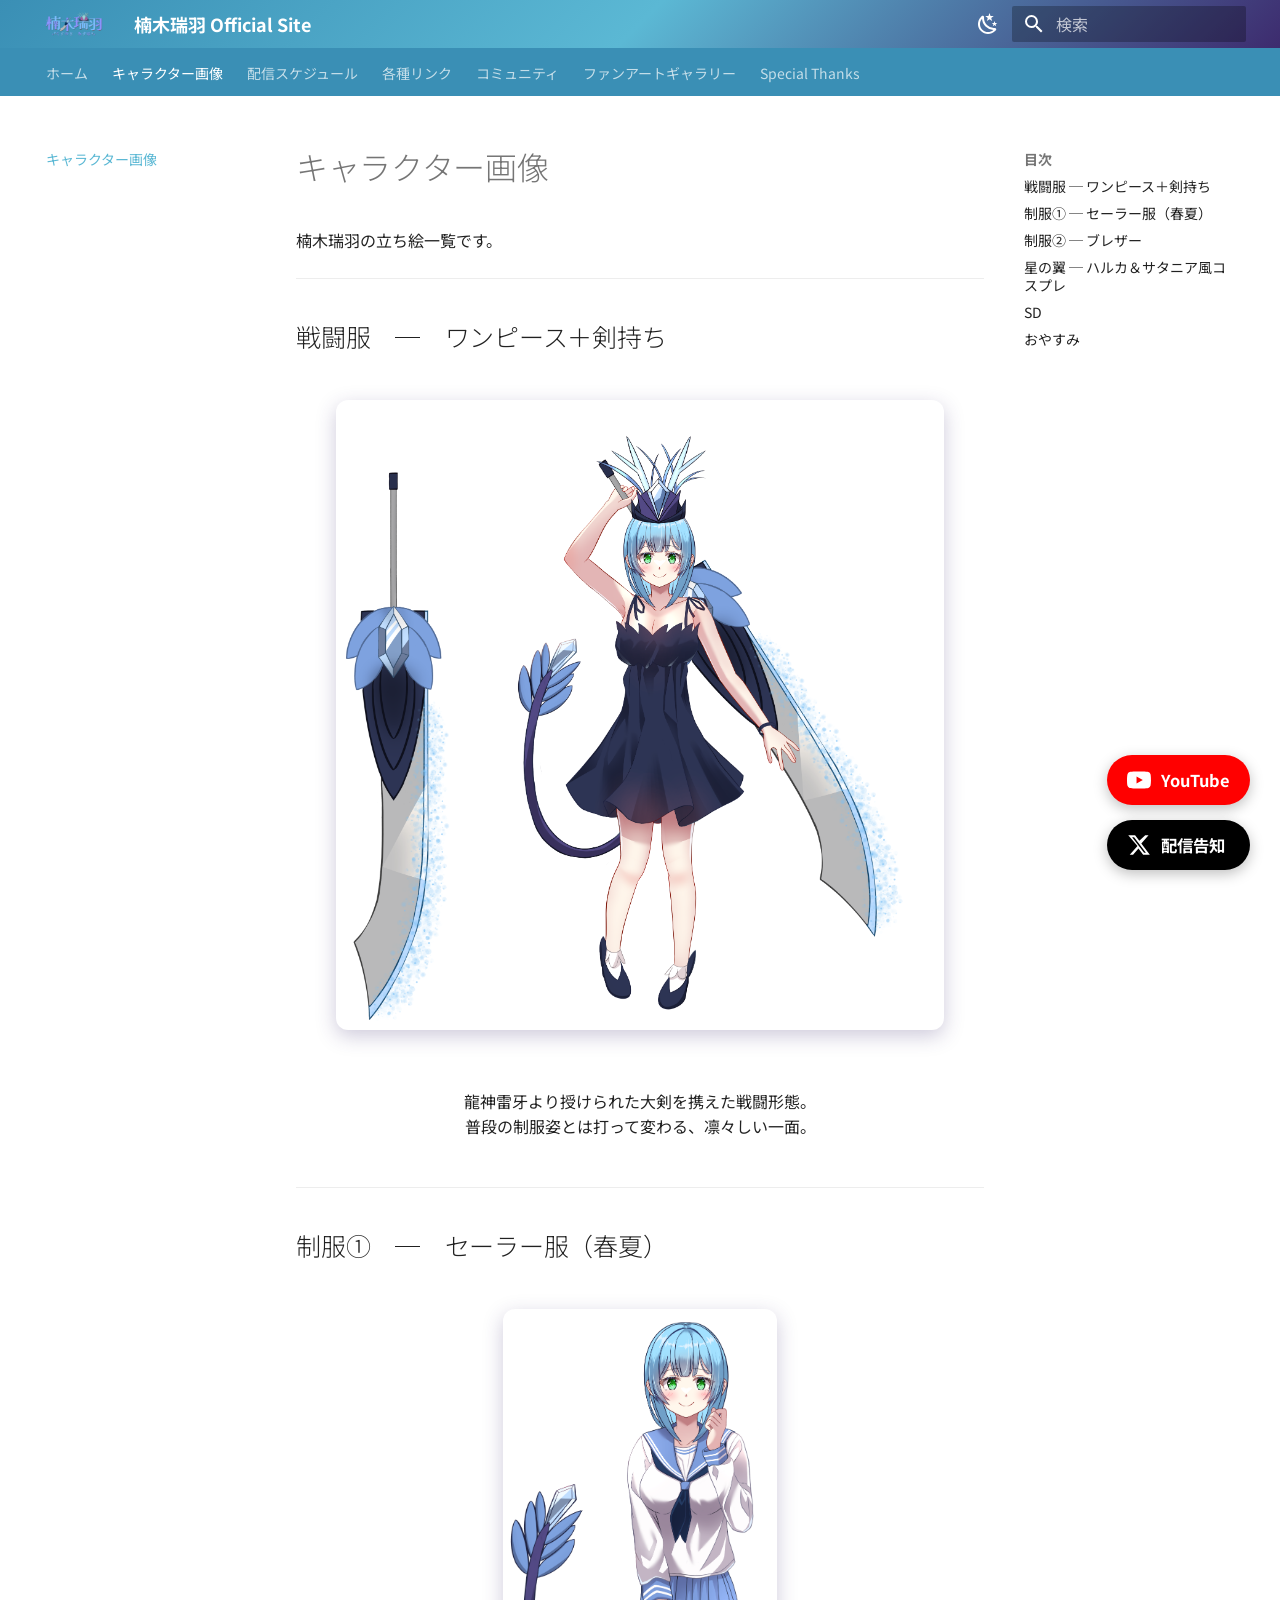
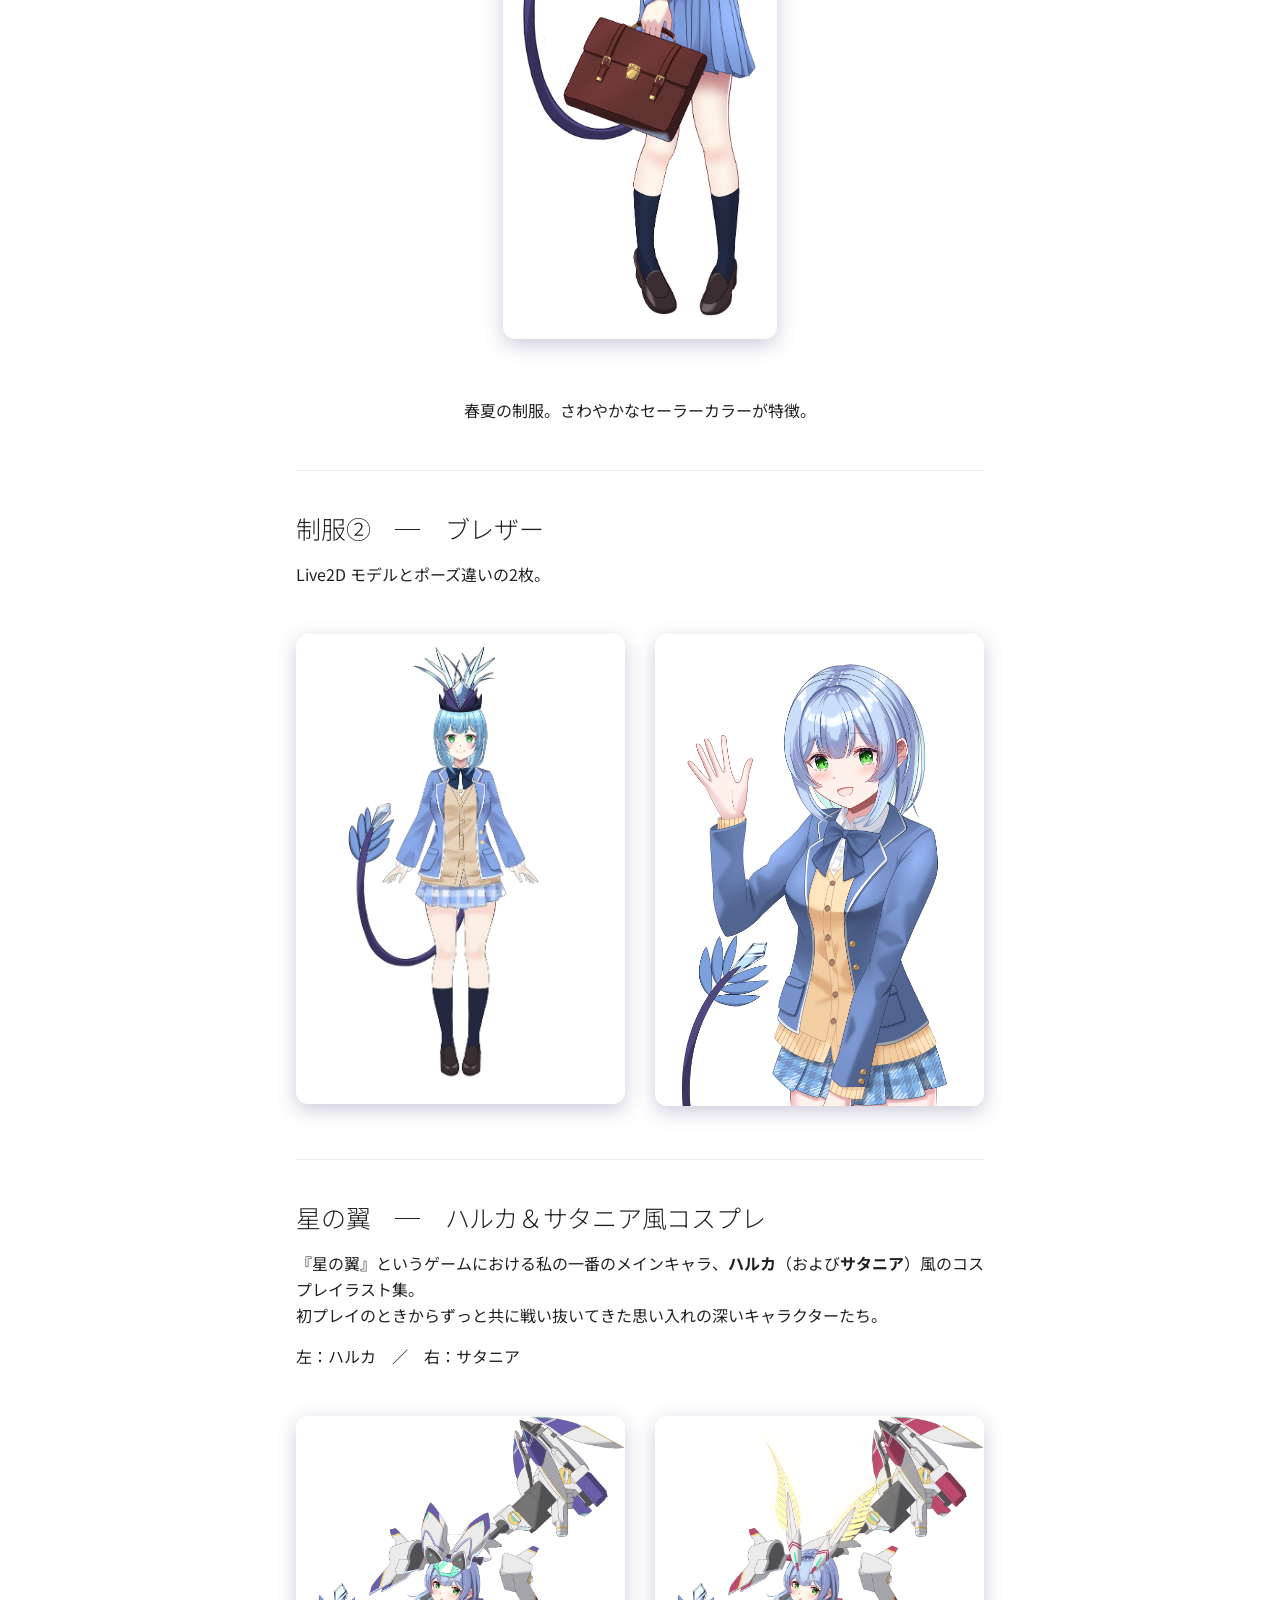
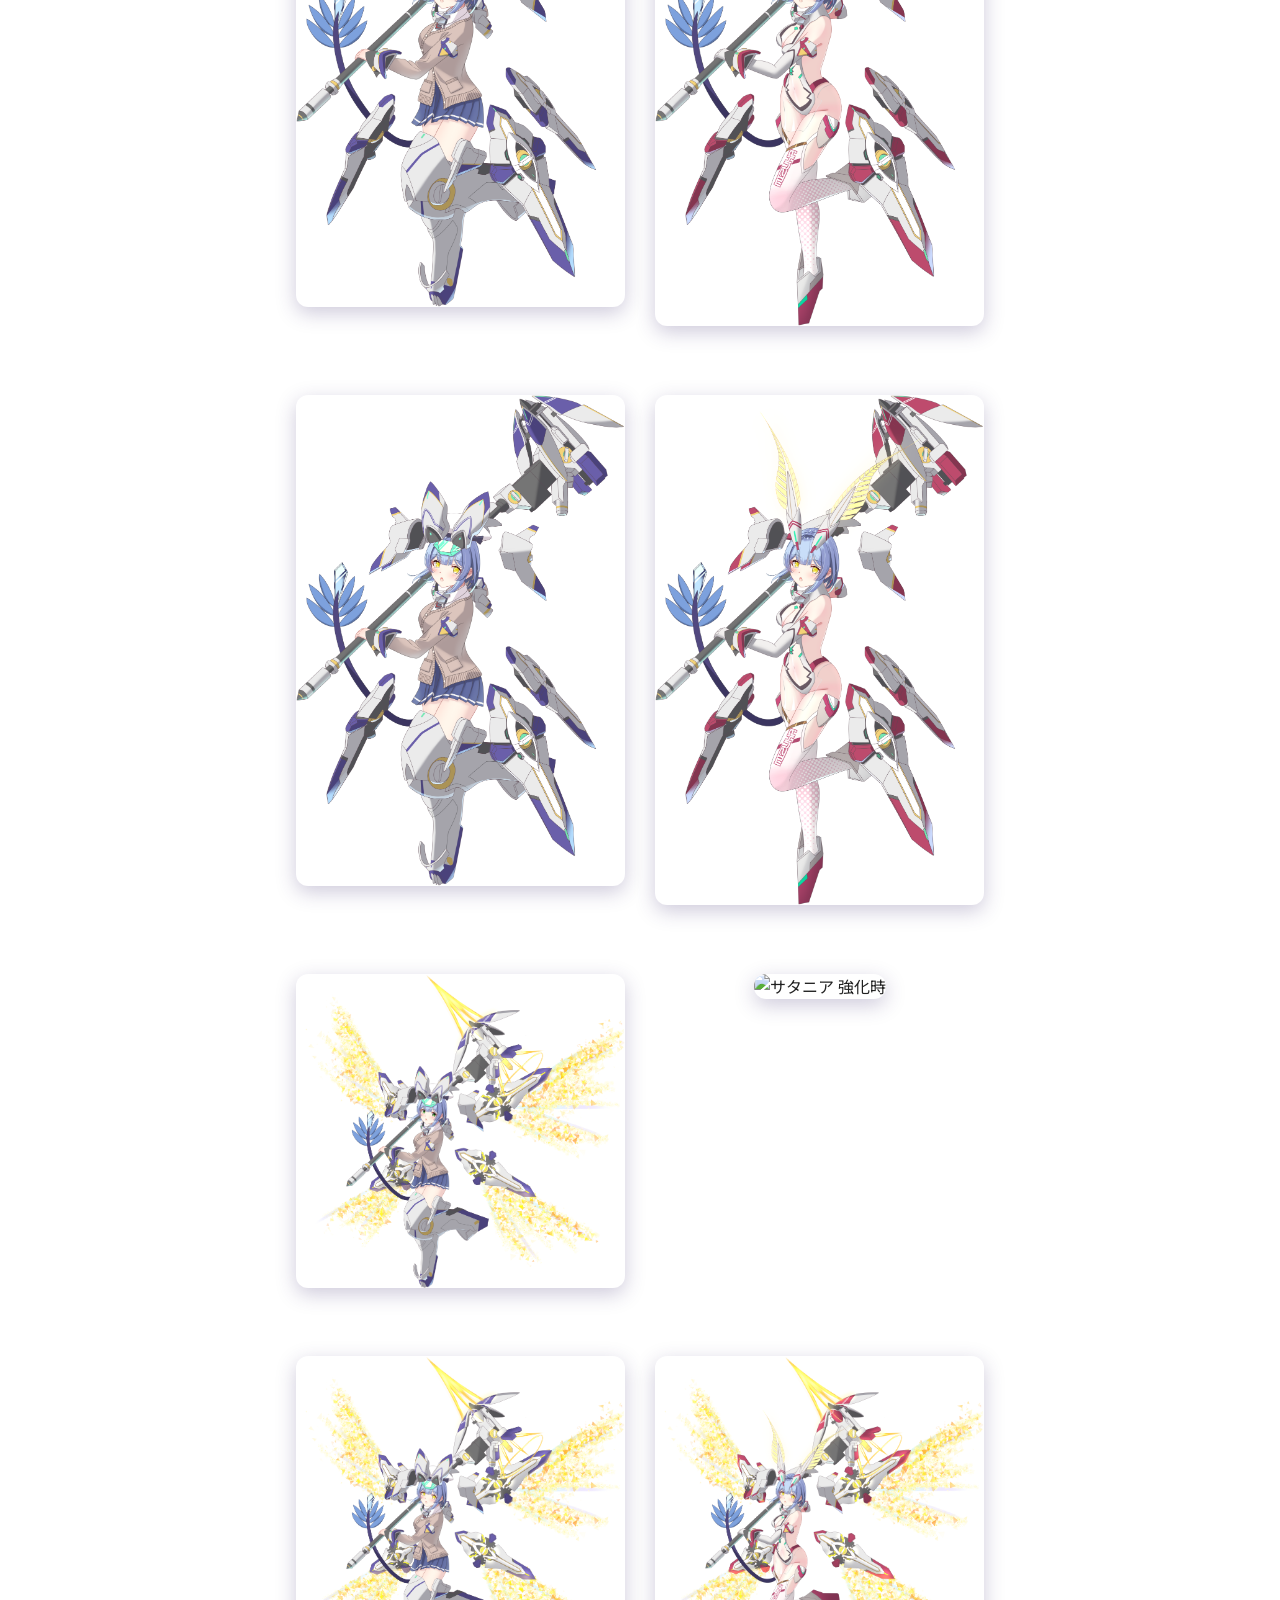
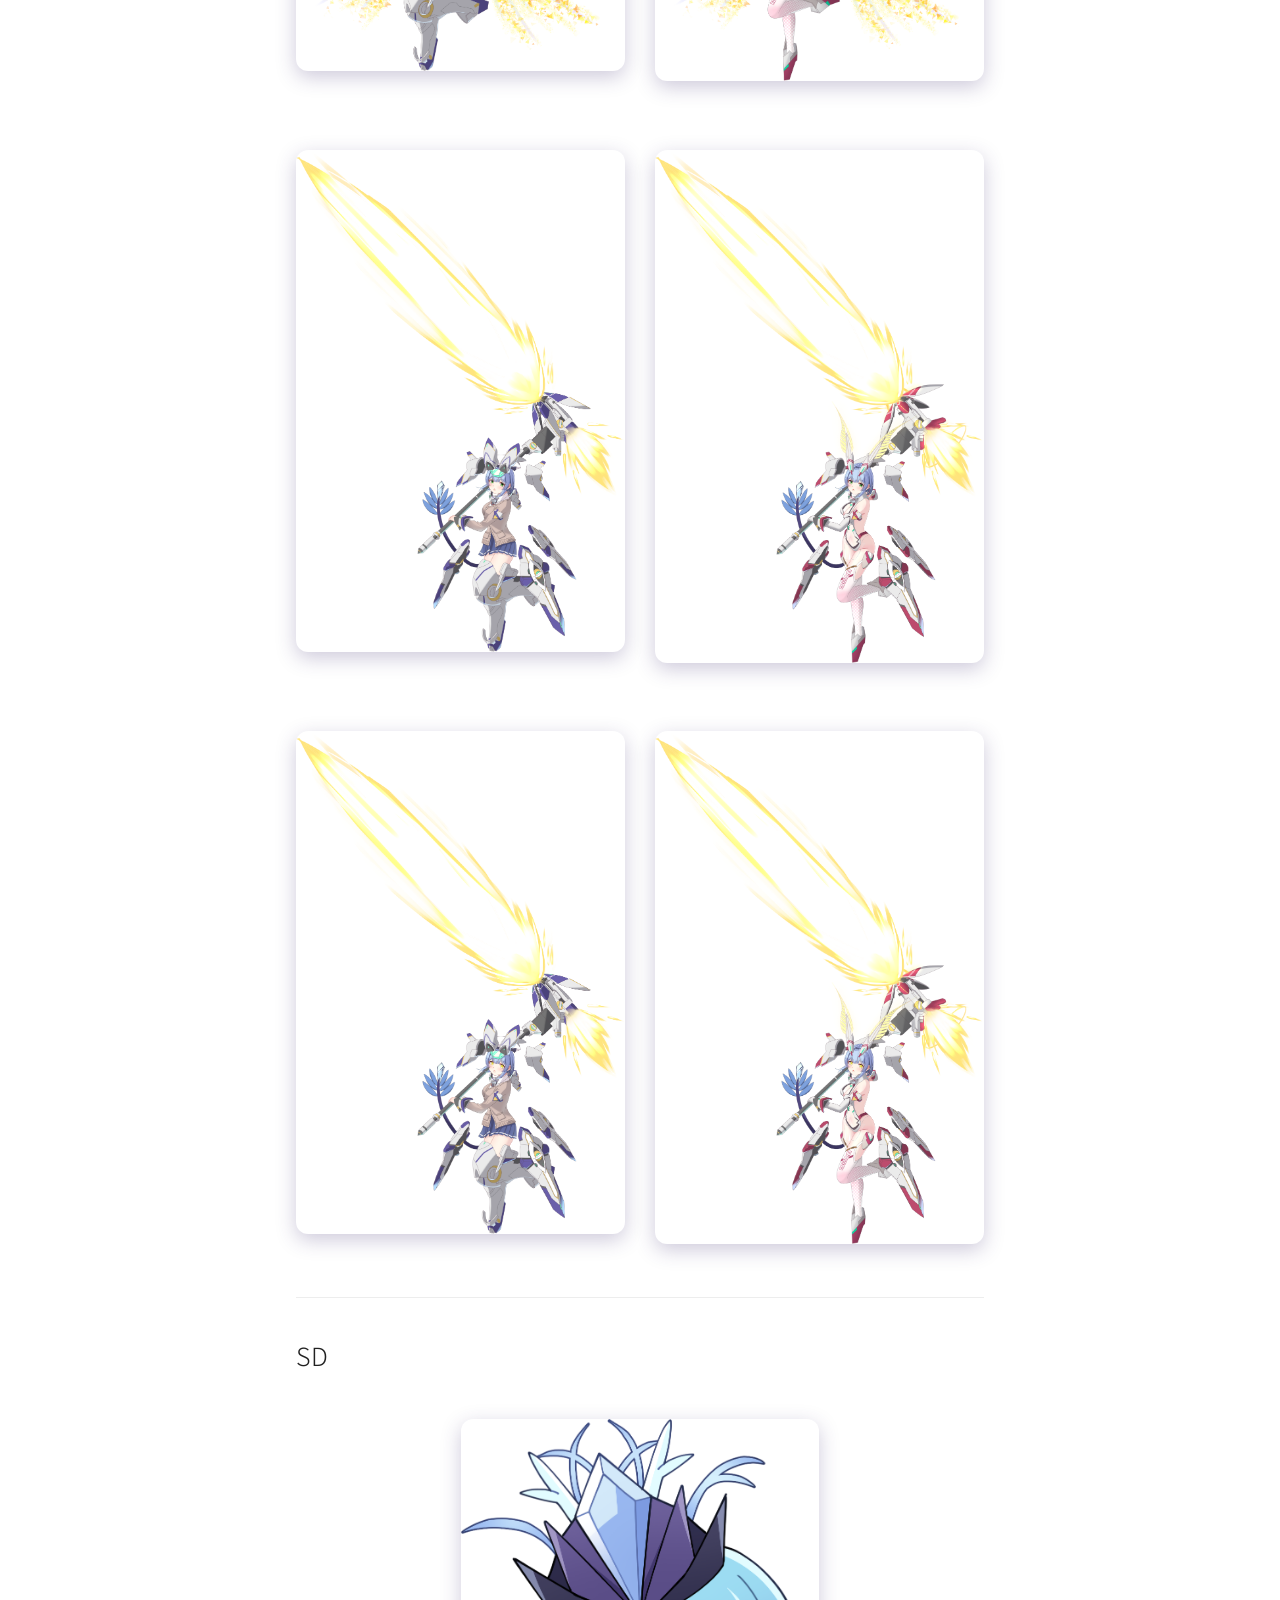
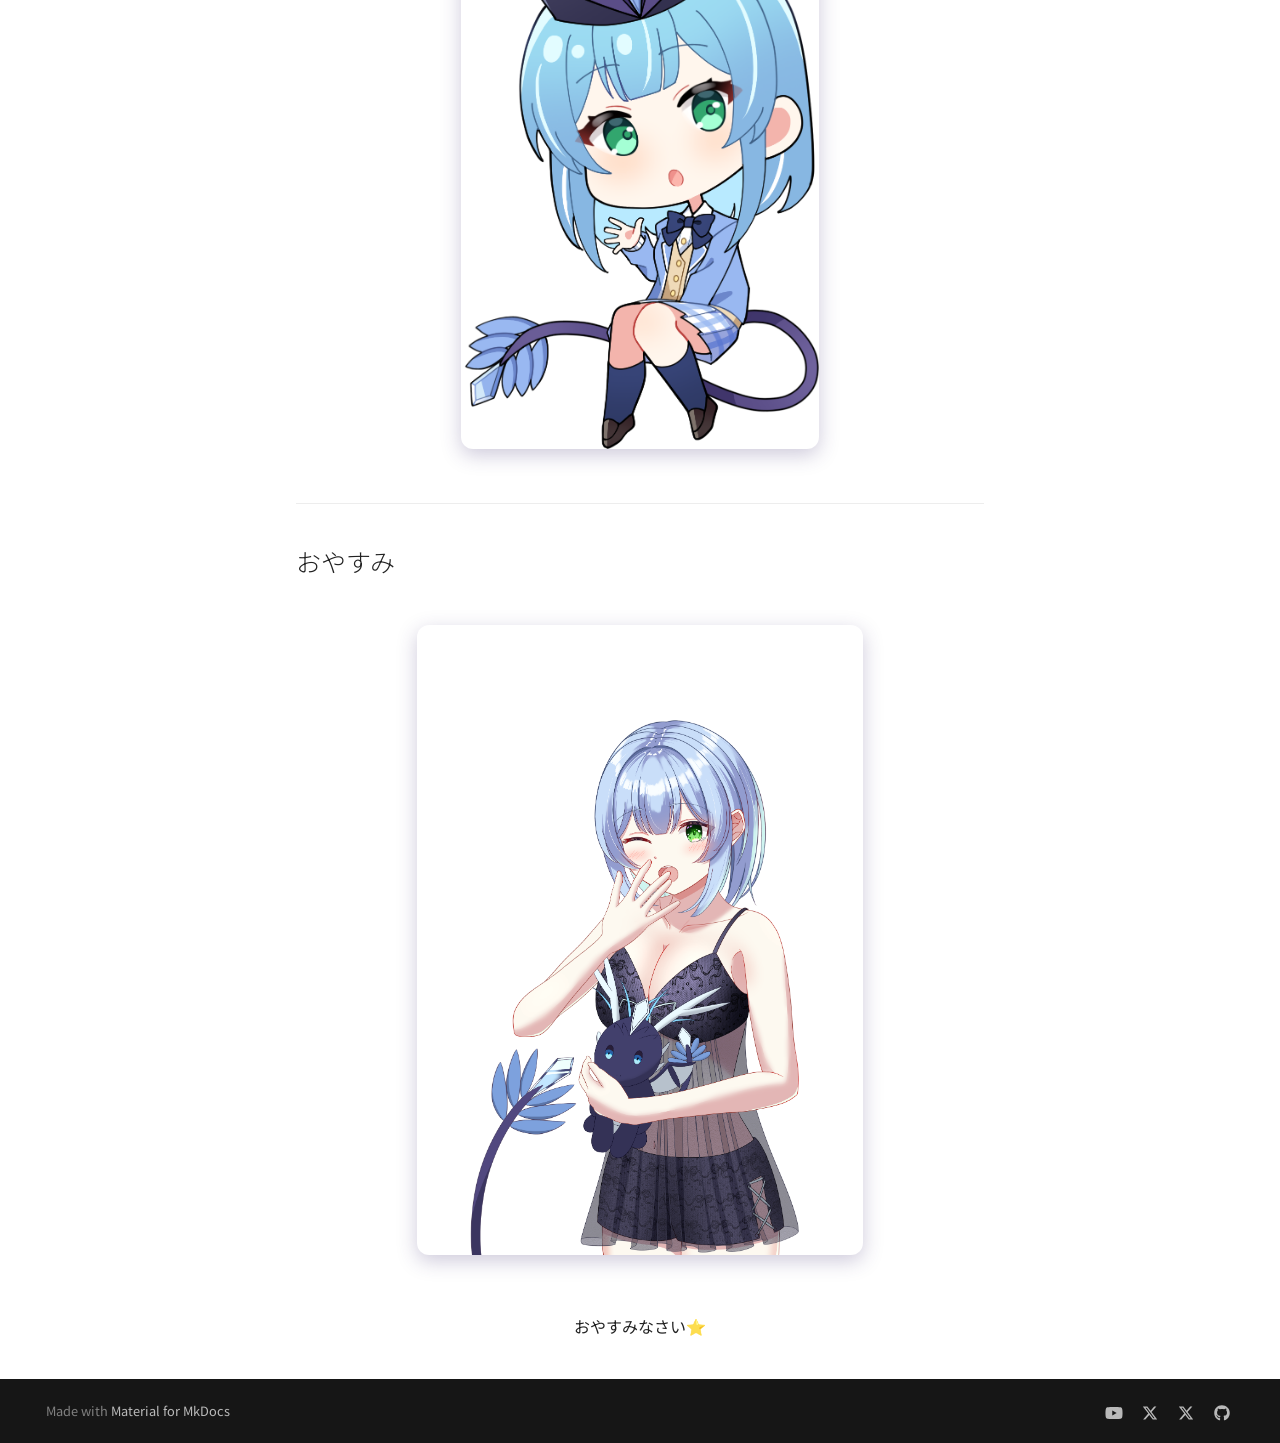
==== commit 970f17fd: "Deployed b4d4b72 with MkDocs version: 1.6.1" ====
--- a/chara/index.html
+++ b/chara/index.html
@@ -25,7 +25,7 @@
       
       
       <link rel="icon" href="../img/logo.png">
-      <meta name="generator" content="mkdocs-1.6.1, mkdocs-material-9.7.6">
+      <meta name="generator" content="mkdocs-1.6.1, mkdocs-material-9.7.7">
     
     
       
@@ -33,7 +33,7 @@
       
     
     
-      <link rel="stylesheet" href="../assets/stylesheets/main.484c7ddc.min.css">
+      <link rel="stylesheet" href="../assets/stylesheets/main.ec1eaa64.min.css">
       
         
         <link rel="stylesheet" href="../assets/stylesheets/palette.ab4e12ef.min.css">
@@ -74,6 +74,10 @@
     
     
   
+
+  
+  <script async src="https://pagead2.googlesyndication.com/pagead/js/adsbygoogle.js?client=ca-pub-1304234672734603"
+     crossorigin="anonymous"></script>
 
   
   
@@ -966,7 +970,7 @@
       <script id="__config" type="application/json">{"annotate": null, "base": "..", "features": ["navigation.tabs", "navigation.top", "navigation.instant", "search.highlight", "content.code.copy"], "search": "../assets/javascripts/workers/search.2c215733.min.js", "tags": null, "translations": {"clipboard.copied": "\u30b3\u30d4\u30fc\u3057\u307e\u3057\u305f", "clipboard.copy": "\u30af\u30ea\u30c3\u30d7\u30dc\u30fc\u30c9\u3078\u30b3\u30d4\u30fc", "search.result.more.one": "\u3053\u306e\u30da\u30fc\u30b8\u5185\u306b\u3082\u30461\u4ef6\u898b\u3064\u304b\u308a\u307e\u3057\u305f", "search.result.more.other": "\u3053\u306e\u30da\u30fc\u30b8\u5185\u306b\u3042\u3068#\u4ef6\u898b\u3064\u304b\u308a\u307e\u3057\u305f", "search.result.none": "\u4f55\u3082\u898b\u3064\u304b\u308a\u307e\u305b\u3093\u3067\u3057\u305f", "search.result.one": "1\u4ef6\u898b\u3064\u304b\u308a\u307e\u3057\u305f", "search.result.other": "#\u4ef6\u898b\u3064\u304b\u308a\u307e\u3057\u305f", "search.result.placeholder": "\u691c\u7d22\u30ad\u30fc\u30ef\u30fc\u30c9\u3092\u5165\u529b\u3057\u3066\u304f\u3060\u3055\u3044", "search.result.term.missing": "\u691c\u7d22\u306b\u542b\u307e\u308c\u306a\u3044", "select.version": "\u30d0\u30fc\u30b8\u30e7\u30f3\u5207\u308a\u66ff\u3048"}, "version": null}</script>
     
     
-      <script src="../assets/javascripts/bundle.79ae519e.min.js"></script>
+      <script src="../assets/javascripts/bundle.d7400e89.min.js"></script>
       
         <script src="../javascripts/floating_sns.js"></script>
       
--- a/assets/stylesheets/main.ec1eaa64.min.css
+++ b/assets/stylesheets/main.ec1eaa64.min.css
@@ -0,0 +1 @@
+@charset "UTF-8";html{-webkit-text-size-adjust:none;-moz-text-size-adjust:none;text-size-adjust:none;box-sizing:border-box}*,:after,:before{box-sizing:inherit}@media (prefers-reduced-motion){*,:after,:before{transition:none!important}}body{margin:0}a,button,input,label{-webkit-tap-highlight-color:transparent}a{color:inherit;text-decoration:none}hr{border:0;box-sizing:initial;display:block;height:.05rem;overflow:visible;padding:0}small{font-size:80%}sub,sup{line-height:1em}img{border-style:none}table{border-collapse:initial;border-spacing:0}td,th{font-weight:400;vertical-align:top}button{background:#0000;border:0;font-family:inherit;font-size:inherit;margin:0;padding:0}input{border:0;outline:none}:root{--md-primary-fg-color:#4051b5;--md-primary-fg-color--light:#5d6cc0;--md-primary-fg-color--dark:#303fa1;--md-primary-bg-color:#fff;--md-primary-bg-color--light:#ffffffb3;--md-accent-fg-color:#526cfe;--md-accent-fg-color--transparent:#526cfe1a;--md-accent-bg-color:#fff;--md-accent-bg-color--light:#ffffffb3}[data-md-color-scheme=default]{color-scheme:light}[data-md-color-scheme=default] img[src$="#gh-dark-mode-only"],[data-md-color-scheme=default] img[src$="#only-dark"]{display:none}:root,[data-md-color-scheme=default]{--md-hue:225deg;--md-default-fg-color:#000000de;--md-default-fg-color--light:#0000008a;--md-default-fg-color--lighter:#00000052;--md-default-fg-color--lightest:#00000012;--md-default-bg-color:#fff;--md-default-bg-color--light:#ffffffb3;--md-default-bg-color--lighter:#ffffff4d;--md-default-bg-color--lightest:#ffffff1f;--md-code-fg-color:#36464e;--md-code-bg-color:#f5f5f5;--md-code-bg-color--light:#f5f5f5b3;--md-code-bg-color--lighter:#f5f5f54d;--md-code-hl-color:#4287ff;--md-code-hl-color--light:#4287ff1a;--md-code-hl-number-color:#d52a2a;--md-code-hl-special-color:#db1457;--md-code-hl-function-color:#a846b9;--md-code-hl-constant-color:#6e59d9;--md-code-hl-keyword-color:#3f6ec6;--md-code-hl-string-color:#1c7d4d;--md-code-hl-name-color:var(--md-code-fg-color);--md-code-hl-operator-color:var(--md-default-fg-color--light);--md-code-hl-punctuation-color:var(--md-default-fg-color--light);--md-code-hl-comment-color:var(--md-default-fg-color--light);--md-code-hl-generic-color:var(--md-default-fg-color--light);--md-code-hl-variable-color:var(--md-default-fg-color--light);--md-typeset-color:var(--md-default-fg-color);--md-typeset-a-color:var(--md-primary-fg-color);--md-typeset-del-color:#f5503d26;--md-typeset-ins-color:#0bd57026;--md-typeset-kbd-color:#fafafa;--md-typeset-kbd-accent-color:#fff;--md-typeset-kbd-border-color:#b8b8b8;--md-typeset-mark-color:#ffff0080;--md-typeset-table-color:#0000001f;--md-typeset-table-color--light:rgba(0,0,0,.035);--md-admonition-fg-color:var(--md-default-fg-color);--md-admonition-bg-color:var(--md-default-bg-color);--md-warning-fg-color:#000000de;--md-warning-bg-color:#ff9;--md-footer-fg-color:#fff;--md-footer-fg-color--light:#ffffffb3;--md-footer-fg-color--lighter:#ffffff73;--md-footer-bg-color:#000000de;--md-footer-bg-color--dark:#00000052;--md-shadow-z1:0 0.2rem 0.5rem #0000000d,0 0 0.05rem #0000001a;--md-shadow-z2:0 0.2rem 0.5rem #0000001a,0 0 0.05rem #00000040;--md-shadow-z3:0 0.2rem 0.5rem #0003,0 0 0.05rem #00000059}.md-icon svg{fill:currentcolor;display:block;height:1.2rem;width:1.2rem}body{-webkit-font-smoothing:antialiased;-moz-osx-font-smoothing:grayscale;--md-text-font-family:var(--md-text-font,_),-apple-system,BlinkMacSystemFont,Helvetica,Arial,sans-serif;--md-code-font-family:var(--md-code-font,_),SFMono-Regular,Consolas,Menlo,monospace}aside,body,input{font-feature-settings:"kern","liga";color:var(--md-typeset-color);font-family:var(--md-text-font-family)}code,kbd,pre{font-feature-settings:"kern";font-family:var(--md-code-font-family)}:root{--md-typeset-table-sort-icon:url('data:image/svg+xml;charset=utf-8,<svg xmlns="http://www.w3.org/2000/svg" viewBox="0 0 24 24"><path d="m18 21-4-4h3V7h-3l4-4 4 4h-3v10h3M2 19v-2h10v2M2 13v-2h7v2M2 7V5h4v2z"/></svg>');--md-typeset-table-sort-icon--asc:url('data:image/svg+xml;charset=utf-8,<svg xmlns="http://www.w3.org/2000/svg" viewBox="0 0 24 24"><path d="M19 17h3l-4 4-4-4h3V3h2M2 17h10v2H2M6 5v2H2V5m0 6h7v2H2z"/></svg>');--md-typeset-table-sort-icon--desc:url('data:image/svg+xml;charset=utf-8,<svg xmlns="http://www.w3.org/2000/svg" viewBox="0 0 24 24"><path d="M19 7h3l-4-4-4 4h3v14h2M2 17h10v2H2M6 5v2H2V5m0 6h7v2H2z"/></svg>')}.md-typeset{-webkit-print-color-adjust:exact;color-adjust:exact;font-size:.8rem;line-height:1.6;overflow-wrap:break-word}@media print{.md-typeset{font-size:.68rem}}.md-typeset blockquote,.md-typeset dl,.md-typeset figure,.md-typeset ol,.md-typeset pre,.md-typeset ul{margin-bottom:1em;margin-top:1em}.md-typeset h1{color:var(--md-default-fg-color--light);font-size:2em;line-height:1.3;margin:0 0 1.25em}.md-typeset h1,.md-typeset h2{font-weight:300;letter-spacing:-.01em}.md-typeset h2{font-size:1.5625em;line-height:1.4;margin:1.6em 0 .64em}.md-typeset h3{font-size:1.25em;font-weight:400;letter-spacing:-.01em;line-height:1.5;margin:1.6em 0 .8em}.md-typeset h2+h3{margin-top:.8em}.md-typeset h4{font-weight:700;letter-spacing:-.01em;margin:1em 0}.md-typeset h5,.md-typeset h6{color:var(--md-default-fg-color--light);font-size:.8em;font-weight:700;letter-spacing:-.01em;margin:1.25em 0}.md-typeset h5{text-transform:uppercase}.md-typeset h5 code{text-transform:none}.md-typeset hr{border-bottom:.05rem solid var(--md-default-fg-color--lightest);display:flow-root;margin:1.5em 0}.md-typeset a{color:var(--md-typeset-a-color);word-break:break-word}.md-typeset a,.md-typeset a:before{transition:color 125ms}.md-typeset a:focus,.md-typeset a:hover{color:var(--md-accent-fg-color)}.md-typeset a:focus code,.md-typeset a:hover code{background-color:var(--md-accent-fg-color--transparent);color:var(--md-accent-fg-color)}.md-typeset a code{color:var(--md-typeset-a-color)}.md-typeset a.focus-visible{outline-color:var(--md-accent-fg-color);outline-offset:.2rem}.md-typeset code,.md-typeset kbd,.md-typeset pre{color:var(--md-code-fg-color);direction:ltr;font-variant-ligatures:none;transition:background-color 125ms}@media print{.md-typeset code,.md-typeset kbd,.md-typeset pre{white-space:pre-wrap}}.md-typeset code{background-color:var(--md-code-bg-color);border-radius:.1rem;-webkit-box-decoration-break:clone;box-decoration-break:clone;font-size:.85em;padding:0 .2941176471em;transition:color 125ms,background-color 125ms;word-break:break-word}.md-typeset code:not(.focus-visible){-webkit-tap-highlight-color:transparent;outline:none}.md-typeset pre{display:flow-root;line-height:1.4;position:relative}.md-typeset pre>code{-webkit-box-decoration-break:slice;box-decoration-break:slice;box-shadow:none;display:block;margin:0;outline-color:var(--md-accent-fg-color);overflow:auto;padding:.7720588235em 1.1764705882em;scrollbar-color:var(--md-default-fg-color--lighter) #0000;scrollbar-width:thin;touch-action:auto;word-break:normal}.md-typeset pre>code:hover{scrollbar-color:var(--md-accent-fg-color) #0000}.md-typeset pre>code::-webkit-scrollbar{height:.2rem;width:.2rem}.md-typeset pre>code::-webkit-scrollbar-thumb{background-color:var(--md-default-fg-color--lighter)}.md-typeset pre>code::-webkit-scrollbar-thumb:hover{background-color:var(--md-accent-fg-color)}.md-typeset kbd{background-color:var(--md-typeset-kbd-color);border-radius:.1rem;box-shadow:0 .1rem 0 .05rem var(--md-typeset-kbd-border-color),0 .1rem 0 var(--md-typeset-kbd-border-color),0 -.1rem .2rem var(--md-typeset-kbd-accent-color) inset;color:var(--md-default-fg-color);display:inline-block;font-size:.75em;padding:0 .6666666667em;vertical-align:text-top;word-break:break-word}.md-typeset mark{background-color:var(--md-typeset-mark-color);-webkit-box-decoration-break:clone;box-decoration-break:clone;color:inherit;word-break:break-word}.md-typeset abbr{cursor:help;text-decoration:none}.md-typeset [data-preview],.md-typeset abbr{border-bottom:.05rem dotted var(--md-default-fg-color--light)}.md-typeset small{opacity:.75}[dir=ltr] .md-typeset sub,[dir=ltr] .md-typeset sup{margin-left:.078125em}[dir=rtl] .md-typeset sub,[dir=rtl] .md-typeset sup{margin-right:.078125em}[dir=ltr] .md-typeset blockquote{padding-left:.6rem}[dir=rtl] .md-typeset blockquote{padding-right:.6rem}[dir=ltr] .md-typeset blockquote{border-left:.2rem solid var(--md-default-fg-color--lighter)}[dir=rtl] .md-typeset blockquote{border-right:.2rem solid var(--md-default-fg-color--lighter)}.md-typeset blockquote{color:var(--md-default-fg-color--light);margin-left:0;margin-right:0}.md-typeset ul{list-style-type:disc}.md-typeset ul[type]{list-style-type:revert-layer}[dir=ltr] .md-typeset ol,[dir=ltr] .md-typeset ul{margin-left:.625em}[dir=rtl] .md-typeset ol,[dir=rtl] .md-typeset ul{margin-right:.625em}.md-typeset ol,.md-typeset ul{padding:0}.md-typeset ol:not([hidden]),.md-typeset ul:not([hidden]){display:flow-root}.md-typeset ol ol,.md-typeset ul ol{list-style-type:lower-alpha}.md-typeset ol ol ol,.md-typeset ul ol ol{list-style-type:lower-roman}.md-typeset ol ol ol ol,.md-typeset ul ol ol ol{list-style-type:upper-alpha}.md-typeset ol ol ol ol ol,.md-typeset ul ol ol ol ol{list-style-type:upper-roman}.md-typeset ol[type],.md-typeset ul[type]{list-style-type:revert-layer}[dir=ltr] .md-typeset ol li,[dir=ltr] .md-typeset ul li{margin-left:1.25em}[dir=rtl] .md-typeset ol li,[dir=rtl] .md-typeset ul li{margin-right:1.25em}.md-typeset ol li,.md-typeset ul li{margin-bottom:.5em}.md-typeset ol li blockquote,.md-typeset ol li p,.md-typeset ul li blockquote,.md-typeset ul li p{margin:.5em 0}.md-typeset ol li:last-child,.md-typeset ul li:last-child{margin-bottom:0}[dir=ltr] .md-typeset ol li ol,[dir=ltr] .md-typeset ol li ul,[dir=ltr] .md-typeset ul li ol,[dir=ltr] .md-typeset ul li ul{margin-left:.625em}[dir=rtl] .md-typeset ol li ol,[dir=rtl] .md-typeset ol li ul,[dir=rtl] .md-typeset ul li ol,[dir=rtl] .md-typeset ul li ul{margin-right:.625em}.md-typeset ol li ol,.md-typeset ol li ul,.md-typeset ul li ol,.md-typeset ul li ul{margin-bottom:.5em;margin-top:.5em}[dir=ltr] .md-typeset dd{margin-left:1.875em}[dir=rtl] .md-typeset dd{margin-right:1.875em}.md-typeset dd{margin-bottom:1.5em;margin-top:1em}.md-typeset img,.md-typeset svg,.md-typeset video{height:auto;max-width:100%}.md-typeset img[align=left]{margin:1em 1em 1em 0}.md-typeset img[align=right]{margin:1em 0 1em 1em}.md-typeset img[align]:only-child{margin-top:0}.md-typeset figure{display:flow-root;margin:1em auto;max-width:100%;text-align:center;width:fit-content}.md-typeset figure img{display:block;margin:0 auto}.md-typeset figcaption{font-style:italic;margin:1em auto;max-width:24rem}.md-typeset iframe{max-width:100%}.md-typeset table:not([class]){background-color:var(--md-default-bg-color);border:.05rem solid var(--md-typeset-table-color);border-radius:.1rem;display:inline-block;font-size:.64rem;max-width:100%;overflow:auto;touch-action:auto}@media print{.md-typeset table:not([class]){display:table}}.md-typeset table:not([class])+*{margin-top:1.5em}.md-typeset table:not([class]) td>:first-child,.md-typeset table:not([class]) th>:first-child{margin-top:0}.md-typeset table:not([class]) td>:last-child,.md-typeset table:not([class]) th>:last-child{margin-bottom:0}.md-typeset table:not([class]) td:not([align]),.md-typeset table:not([class]) th:not([align]){text-align:left}[dir=rtl] .md-typeset table:not([class]) td:not([align]),[dir=rtl] .md-typeset table:not([class]) th:not([align]){text-align:right}.md-typeset table:not([class]) th{font-weight:700;min-width:5rem;padding:.9375em 1.25em;vertical-align:top}.md-typeset table:not([class]) td{border-top:.05rem solid var(--md-typeset-table-color);padding:.9375em 1.25em;vertical-align:top}.md-typeset table:not([class]) tbody tr{transition:background-color 125ms}.md-typeset table:not([class]) tbody tr:hover{background-color:var(--md-typeset-table-color--light);box-shadow:0 .05rem 0 var(--md-default-bg-color) inset}.md-typeset table:not([class]) a{word-break:normal}.md-typeset table th[role=columnheader]{cursor:pointer}[dir=ltr] .md-typeset table th[role=columnheader]:after{margin-left:.5em}[dir=rtl] .md-typeset table th[role=columnheader]:after{margin-right:.5em}.md-typeset table th[role=columnheader]:after{content:"";display:inline-block;height:1.2em;-webkit-mask-image:var(--md-typeset-table-sort-icon);mask-image:var(--md-typeset-table-sort-icon);-webkit-mask-repeat:no-repeat;mask-repeat:no-repeat;-webkit-mask-size:contain;mask-size:contain;transition:background-color 125ms;vertical-align:text-bottom;width:1.2em}.md-typeset table th[role=columnheader]:hover:after{background-color:var(--md-default-fg-color--lighter)}.md-typeset table th[role=columnheader][aria-sort=ascending]:after{background-color:var(--md-default-fg-color--light);-webkit-mask-image:var(--md-typeset-table-sort-icon--asc);mask-image:var(--md-typeset-table-sort-icon--asc)}.md-typeset table th[role=columnheader][aria-sort=descending]:after{background-color:var(--md-default-fg-color--light);-webkit-mask-image:var(--md-typeset-table-sort-icon--desc);mask-image:var(--md-typeset-table-sort-icon--desc)}.md-typeset__scrollwrap{margin:1em -.8rem;overflow-x:auto;touch-action:auto}.md-typeset__table{display:inline-block;margin-bottom:.5em;padding:0 .8rem}@media print{.md-typeset__table{display:block}}html .md-typeset__table table{display:table;margin:0;overflow:hidden;width:100%}@media screen and (max-width:44.984375em){.md-content__inner>pre{margin:1em -.8rem}.md-content__inner>pre code{border-radius:0}}.md-typeset .md-author{border-radius:100%;display:block;flex-shrink:0;height:1.6rem;overflow:hidden;position:relative;transition:color 125ms,transform 125ms;width:1.6rem}.md-typeset .md-author img{display:block}.md-typeset .md-author--more{background:var(--md-default-fg-color--lightest);color:var(--md-default-fg-color--lighter);font-size:.6rem;font-weight:700;line-height:1.6rem;text-align:center}.md-typeset .md-author--long{height:2.4rem;width:2.4rem}.md-typeset a.md-author{transform:scale(1)}.md-typeset a.md-author img{border-radius:100%;filter:grayscale(100%) opacity(75%);transition:filter 125ms}.md-typeset a.md-author:focus,.md-typeset a.md-author:hover{transform:scale(1.1);z-index:1}.md-typeset a.md-author:focus img,.md-typeset a.md-author:hover img{filter:grayscale(0)}.md-banner{background-color:var(--md-footer-bg-color);color:var(--md-footer-fg-color);overflow:auto}@media print{.md-banner{display:none}}.md-banner--warning{background-color:var(--md-warning-bg-color);color:var(--md-warning-fg-color)}.md-banner__inner{font-size:.7rem;margin:.6rem auto;padding:0 .8rem}[dir=ltr] .md-banner__button{float:right}[dir=rtl] .md-banner__button{float:left}.md-banner__button{color:inherit;cursor:pointer;transition:opacity .25s}.no-js .md-banner__button{display:none}.md-banner__button:hover{opacity:.7}html{font-size:125%;height:100%;overflow-x:hidden}@media screen and (min-width:100em){html{font-size:137.5%}}@media screen and (min-width:125em){html{font-size:150%}}body{background-color:var(--md-default-bg-color);display:flex;flex-direction:column;font-size:.5rem;min-height:100%;position:relative;width:100%}@media print{body{display:block}}@media screen and (max-width:59.984375em){body[data-md-scrolllock]{position:fixed}}.md-grid{margin-left:auto;margin-right:auto;max-width:61rem}.md-container{display:flex;flex-direction:column;flex-grow:1}@media print{.md-container{display:block}}.md-main{flex-grow:1}.md-main__inner{display:flex;height:100%;margin-top:1.5rem}.md-ellipsis{overflow:hidden;text-overflow:ellipsis}.md-toggle{display:none}.md-option{height:0;opacity:0;position:absolute;width:0}.md-option:checked+label:not([hidden]){display:block}.md-option.focus-visible+label{outline-color:var(--md-accent-fg-color);outline-style:auto}.md-skip{background-color:var(--md-default-fg-color);border-radius:.1rem;color:var(--md-default-bg-color);font-size:.64rem;margin:.5rem;opacity:0;outline-color:var(--md-accent-fg-color);padding:.3rem .5rem;position:fixed;transform:translateY(.4rem);z-index:-1}.md-skip:focus{opacity:1;transform:translateY(0);transition:transform .25s cubic-bezier(.4,0,.2,1),opacity 175ms 75ms;z-index:10}@page{margin:25mm}:root{--md-clipboard-icon:url('data:image/svg+xml;charset=utf-8,<svg xmlns="http://www.w3.org/2000/svg" viewBox="0 0 24 24"><path d="M19 21H8V7h11m0-2H8a2 2 0 0 0-2 2v14a2 2 0 0 0 2 2h11a2 2 0 0 0 2-2V7a2 2 0 0 0-2-2m-3-4H4a2 2 0 0 0-2 2v14h2V3h12z"/></svg>')}.md-clipboard{border-radius:.1rem;color:var(--md-default-fg-color--lightest);cursor:pointer;height:1.5em;outline-color:var(--md-accent-fg-color);outline-offset:.1rem;transition:color .25s;width:1.5em;z-index:1}@media print{.md-clipboard{display:none}}.md-clipboard:not(.focus-visible){-webkit-tap-highlight-color:transparent;outline:none}:hover>.md-clipboard{color:var(--md-default-fg-color--light)}.md-clipboard:focus,.md-clipboard:hover{color:var(--md-accent-fg-color)}.md-clipboard:after{background-color:currentcolor;content:"";display:block;height:1.125em;margin:0 auto;-webkit-mask-image:var(--md-clipboard-icon);mask-image:var(--md-clipboard-icon);-webkit-mask-position:center;mask-position:center;-webkit-mask-repeat:no-repeat;mask-repeat:no-repeat;-webkit-mask-size:contain;mask-size:contain;width:1.125em}.md-clipboard--inline{cursor:pointer}.md-clipboard--inline code{transition:color .25s,background-color .25s}.md-clipboard--inline:focus code,.md-clipboard--inline:hover code{background-color:var(--md-accent-fg-color--transparent);color:var(--md-accent-fg-color)}:root{--md-code-select-icon:url('data:image/svg+xml;charset=utf-8,<svg xmlns="http://www.w3.org/2000/svg" viewBox="0 0 24 24"><path d="M19 19h-4v2h4c1.1 0 2-.9 2-2v-4h-2m0-12h-4v2h4v4h2V5c0-1.1-.9-2-2-2M5 5h4V3H5c-1.1 0-2 .9-2 2v4h2m0 6H3v4c0 1.1.9 2 2 2h4v-2H5zm2-4h2v2H7zm4 0h2v2h-2zm4 0h2v2h-2zM7 7h2v2H7zm4 0h2v2h-2zm4 0h2v2h-2zm-8 8h2v2H7zm4 0h2v2h-2zm4 0h2v2h-2z"/></svg>');--md-code-copy-icon:url('data:image/svg+xml;charset=utf-8,<svg xmlns="http://www.w3.org/2000/svg" viewBox="0 0 24 24"><path d="M19 21H8V7h11m0-2H8a2 2 0 0 0-2 2v14a2 2 0 0 0 2 2h11a2 2 0 0 0 2-2V7a2 2 0 0 0-2-2m-3-4H4a2 2 0 0 0-2 2v14h2V3h12z"/></svg>')}.md-typeset .md-code__content{display:grid}.md-code__nav{background-color:var(--md-code-bg-color--lighter);border-radius:.1rem;display:flex;gap:.2rem;padding:.2rem;position:absolute;right:.25em;top:.25em;transition:background-color .25s;z-index:1}:hover>.md-code__nav{background-color:var(--md-code-bg-color--light)}.md-code__button{color:var(--md-default-fg-color--lightest);cursor:pointer;display:block;height:1.5em;outline-color:var(--md-accent-fg-color);outline-offset:.1rem;transition:color .25s;width:1.5em}:hover>*>.md-code__button{color:var(--md-default-fg-color--light)}.md-code__button.focus-visible,.md-code__button:hover{color:var(--md-accent-fg-color)}.md-code__button--active{color:var(--md-default-fg-color)!important}.md-code__button:after{background-color:currentcolor;content:"";display:block;height:1.125em;margin:0 auto;-webkit-mask-position:center;mask-position:center;-webkit-mask-repeat:no-repeat;mask-repeat:no-repeat;-webkit-mask-size:contain;mask-size:contain;width:1.125em}.md-code__button[data-md-type=select]:after{-webkit-mask-image:var(--md-code-select-icon);mask-image:var(--md-code-select-icon)}.md-code__button[data-md-type=copy]:after{-webkit-mask-image:var(--md-code-copy-icon);mask-image:var(--md-code-copy-icon)}@keyframes consent{0%{opacity:0;transform:translateY(100%)}to{opacity:1;transform:translateY(0)}}@keyframes overlay{0%{opacity:0}to{opacity:1}}.md-consent__overlay{animation:overlay .25s both;-webkit-backdrop-filter:blur(.1rem);backdrop-filter:blur(.1rem);background-color:#0000008a;height:100%;opacity:1;position:fixed;top:0;width:100%;z-index:5}.md-consent__inner{animation:consent .5s cubic-bezier(.1,.7,.1,1) both;background-color:var(--md-default-bg-color);border:0;border-radius:.1rem;bottom:0;box-shadow:0 0 .2rem #0000001a,0 .2rem .4rem #0003;max-height:100%;overflow:auto;padding:0;position:fixed;width:100%;z-index:5}.md-consent__form{padding:.8rem}.md-consent__settings{display:none;margin:1em 0}input:checked+.md-consent__settings{display:block}.md-consent__controls{margin-bottom:.8rem}.md-typeset .md-consent__controls .md-button{display:inline}@media screen and (max-width:44.984375em){.md-typeset .md-consent__controls .md-button{display:block;margin-top:.4rem;text-align:center;width:100%}}.md-consent label{cursor:pointer}.md-content{flex-grow:1;min-width:0}.md-content__inner{margin:0 .8rem 1.2rem;padding-top:.6rem}@media screen and (min-width:76.25em){[dir=ltr] .md-sidebar--primary:not([hidden])~.md-content>.md-content__inner{margin-left:1.2rem}[dir=ltr] .md-sidebar--secondary:not([hidden])~.md-content>.md-content__inner,[dir=rtl] .md-sidebar--primary:not([hidden])~.md-content>.md-content__inner{margin-right:1.2rem}[dir=rtl] .md-sidebar--secondary:not([hidden])~.md-content>.md-content__inner{margin-left:1.2rem}}.md-content__inner:before{content:"";display:block;height:.4rem}.md-content__inner>:last-child{margin-bottom:0}[dir=ltr] .md-content__button{float:right}[dir=rtl] .md-content__button{float:left}[dir=ltr] .md-content__button{margin-left:.4rem}[dir=rtl] .md-content__button{margin-right:.4rem}.md-content__button{margin:.4rem 0;padding:0}@media print{.md-content__button{display:none}}.md-typeset .md-content__button{color:var(--md-default-fg-color--lighter)}.md-content__button svg{display:inline;vertical-align:top}[dir=rtl] .md-content__button svg{transform:scaleX(-1)}[dir=ltr] .md-dialog{right:.8rem}[dir=rtl] .md-dialog{left:.8rem}.md-dialog{background-color:var(--md-default-fg-color);border-radius:.1rem;bottom:.8rem;box-shadow:var(--md-shadow-z3);min-width:11.1rem;opacity:0;padding:.4rem .6rem;pointer-events:none;position:fixed;transform:translateY(100%);transition:transform 0ms .4s,opacity .4s;z-index:4}@media print{.md-dialog{display:none}}.md-dialog--active{opacity:1;pointer-events:auto;transform:translateY(0);transition:transform .4s cubic-bezier(.075,.85,.175,1),opacity .4s}.md-dialog__inner{color:var(--md-default-bg-color);font-size:.7rem}.md-feedback{margin:2em 0 1em;text-align:center}.md-feedback fieldset{border:none;margin:0;padding:0}.md-feedback__title{font-weight:700;margin:1em auto}.md-feedback__inner{position:relative}.md-feedback__list{display:flex;flex-wrap:wrap;place-content:baseline center;position:relative}.md-feedback__list:hover .md-icon:not(:disabled){color:var(--md-default-fg-color--lighter)}:disabled .md-feedback__list{min-height:1.8rem}.md-feedback__icon{color:var(--md-default-fg-color--light);cursor:pointer;flex-shrink:0;margin:0 .1rem;transition:color 125ms}.md-feedback__icon:not(:disabled).md-icon:hover{color:var(--md-accent-fg-color)}.md-feedback__icon:disabled{color:var(--md-default-fg-color--lightest);pointer-events:none}.md-feedback__note{opacity:0;position:relative;transform:translateY(.4rem);transition:transform .4s cubic-bezier(.1,.7,.1,1),opacity .15s}.md-feedback__note>*{margin:0 auto;max-width:16rem}:disabled .md-feedback__note{opacity:1;transform:translateY(0)}@media print{.md-feedback{display:none}}.md-footer{background-color:var(--md-footer-bg-color);color:var(--md-footer-fg-color)}@media print{.md-footer{display:none}}.md-footer__inner{justify-content:space-between;overflow:auto;padding:.2rem}.md-footer__inner:not([hidden]){display:flex}.md-footer__link{align-items:end;display:flex;flex-grow:0.01;margin-bottom:.4rem;margin-top:1rem;max-width:100%;outline-color:var(--md-accent-fg-color);overflow:hidden;transition:opacity .25s}.md-footer__link:focus,.md-footer__link:hover{opacity:.7}[dir=rtl] .md-footer__link svg{transform:scaleX(-1)}@media screen and (max-width:44.984375em){.md-footer__link--prev{flex-shrink:0}.md-footer__link--prev .md-footer__title{display:none}}[dir=ltr] .md-footer__link--next{margin-left:auto}[dir=rtl] .md-footer__link--next{margin-right:auto}.md-footer__link--next{text-align:right}[dir=rtl] .md-footer__link--next{text-align:left}.md-footer__title{flex-grow:1;font-size:.9rem;margin-bottom:.7rem;max-width:calc(100% - 2.4rem);padding:0 1rem;white-space:nowrap}.md-footer__button{margin:.2rem;padding:.4rem}.md-footer__direction{font-size:.64rem;opacity:.7}.md-footer-meta{background-color:var(--md-footer-bg-color--dark)}.md-footer-meta__inner{display:flex;flex-wrap:wrap;justify-content:space-between;padding:.2rem}html .md-footer-meta.md-typeset a{color:var(--md-footer-fg-color--light)}html .md-footer-meta.md-typeset a:focus,html .md-footer-meta.md-typeset a:hover{color:var(--md-footer-fg-color)}.md-copyright{color:var(--md-footer-fg-color--lighter);font-size:.64rem;margin:auto .6rem;padding:.4rem 0;width:100%}@media screen and (min-width:45em){.md-copyright{width:auto}}.md-copyright__highlight{color:var(--md-footer-fg-color--light)}.md-social{display:inline-flex;gap:.2rem;margin:0 .4rem;padding:.2rem 0 .6rem}@media screen and (min-width:45em){.md-social{padding:.6rem 0}}.md-social__link{display:inline-block;height:1.6rem;text-align:center;width:1.6rem}.md-social__link:before{line-height:1.9}.md-social__link svg{fill:currentcolor;max-height:.8rem;vertical-align:-25%}.md-typeset .md-button{border:.1rem solid;border-radius:.1rem;color:var(--md-primary-fg-color);cursor:pointer;display:inline-block;font-weight:700;padding:.625em 2em;transition:color 125ms,background-color 125ms,border-color 125ms}.md-typeset .md-button--primary{background-color:var(--md-primary-fg-color);border-color:var(--md-primary-fg-color);color:var(--md-primary-bg-color)}.md-typeset .md-button:focus,.md-typeset .md-button:hover{background-color:var(--md-accent-fg-color);border-color:var(--md-accent-fg-color);color:var(--md-accent-bg-color)}[dir=ltr] .md-typeset .md-input{border-top-left-radius:.1rem}[dir=ltr] .md-typeset .md-input,[dir=rtl] .md-typeset .md-input{border-top-right-radius:.1rem}[dir=rtl] .md-typeset .md-input{border-top-left-radius:.1rem}.md-typeset .md-input{border-bottom:.1rem solid var(--md-default-fg-color--lighter);box-shadow:var(--md-shadow-z1);font-size:.8rem;height:1.8rem;padding:0 .6rem;transition:border .25s,box-shadow .25s}.md-typeset .md-input:focus,.md-typeset .md-input:hover{border-bottom-color:var(--md-accent-fg-color);box-shadow:var(--md-shadow-z2)}.md-typeset .md-input--stretch{width:100%}.md-header{background-color:var(--md-primary-fg-color);box-shadow:0 0 .2rem #0000,0 .2rem .4rem #0000;color:var(--md-primary-bg-color);display:block;left:0;position:sticky;right:0;top:0;z-index:4}@media print{.md-header{display:none}}.md-header[hidden]{transform:translateY(-100%);transition:transform .25s cubic-bezier(.8,0,.6,1),box-shadow .25s}.md-header--shadow{box-shadow:0 0 .2rem #0000001a,0 .2rem .4rem #0003;transition:transform .25s cubic-bezier(.1,.7,.1,1),box-shadow .25s}.md-header__inner{align-items:center;display:flex;padding:0 .2rem}.md-header__button{color:currentcolor;cursor:pointer;margin:.2rem;outline-color:var(--md-accent-fg-color);padding:.4rem;position:relative;transition:opacity .25s;vertical-align:middle;z-index:1}.md-header__button:hover{opacity:.7}.md-header__button:not([hidden]){display:inline-block}.md-header__button:not(.focus-visible){-webkit-tap-highlight-color:transparent;outline:none}.md-header__button.md-logo{margin:.2rem;padding:.4rem}@media screen and (max-width:76.234375em){.md-header__button.md-logo{display:none}}.md-header__button.md-logo img,.md-header__button.md-logo svg{fill:currentcolor;display:block;height:1.2rem;width:auto}@media screen and (min-width:60em){.md-header__button[for=__search]{display:none}}.no-js .md-header__button[for=__search]{display:none}[dir=rtl] .md-header__button[for=__search] svg{transform:scaleX(-1)}@media screen and (min-width:76.25em){.md-header__button[for=__drawer]{display:none}}.md-header__topic{display:flex;max-width:100%;position:absolute;transition:transform .4s cubic-bezier(.1,.7,.1,1),opacity .15s;white-space:nowrap}.md-header__topic+.md-header__topic{opacity:0;pointer-events:none;transform:translateX(1.25rem);transition:transform .4s cubic-bezier(1,.7,.1,.1),opacity .15s;z-index:-1}[dir=rtl] .md-header__topic+.md-header__topic{transform:translateX(-1.25rem)}.md-header__topic:first-child{font-weight:700}[dir=ltr] .md-header__title{margin-left:1rem;margin-right:.4rem}[dir=rtl] .md-header__title{margin-left:.4rem;margin-right:1rem}.md-header__title{flex-grow:1;font-size:.9rem;height:2.4rem;line-height:2.4rem}.md-header__title--active .md-header__topic{opacity:0;pointer-events:none;transform:translateX(-1.25rem);transition:transform .4s cubic-bezier(1,.7,.1,.1),opacity .15s;z-index:-1}[dir=rtl] .md-header__title--active .md-header__topic{transform:translateX(1.25rem)}.md-header__title--active .md-header__topic+.md-header__topic{opacity:1;pointer-events:auto;transform:translateX(0);transition:transform .4s cubic-bezier(.1,.7,.1,1),opacity .15s;z-index:0}.md-header__title>.md-header__ellipsis{height:100%;position:relative;width:100%}.md-header__option{display:flex;flex-shrink:0;max-width:100%;transition:max-width 0ms .25s,opacity .25s .25s;white-space:nowrap}[data-md-toggle=search]:checked~.md-header .md-header__option{max-width:0;opacity:0;transition:max-width 0ms,opacity 0ms}.md-header__option>input{bottom:0}.md-header__source{display:none}@media screen and (min-width:60em){[dir=ltr] .md-header__source{margin-left:1rem}[dir=rtl] .md-header__source{margin-right:1rem}.md-header__source{display:block;max-width:11.7rem;width:11.7rem}}@media screen and (min-width:76.25em){[dir=ltr] .md-header__source{margin-left:1.4rem}[dir=rtl] .md-header__source{margin-right:1.4rem}}.md-meta{color:var(--md-default-fg-color--light);font-size:.7rem;line-height:1.3}.md-meta__list{display:inline-flex;flex-wrap:wrap;list-style:none;margin:0;padding:0}.md-meta__item:not(:last-child):after{content:"·";margin-left:.2rem;margin-right:.2rem}.md-meta__link{color:var(--md-typeset-a-color)}.md-meta__link:focus,.md-meta__link:hover{color:var(--md-accent-fg-color)}.md-draft{background-color:#ff1744;border-radius:.125em;color:#fff;display:inline-block;font-weight:700;padding-left:.5714285714em;padding-right:.5714285714em}:root{--md-nav-icon--prev:url('data:image/svg+xml;charset=utf-8,<svg xmlns="http://www.w3.org/2000/svg" viewBox="0 0 24 24"><path d="M20 11v2H8l5.5 5.5-1.42 1.42L4.16 12l7.92-7.92L13.5 5.5 8 11z"/></svg>');--md-nav-icon--next:url('data:image/svg+xml;charset=utf-8,<svg xmlns="http://www.w3.org/2000/svg" viewBox="0 0 24 24"><path d="M8.59 16.58 13.17 12 8.59 7.41 10 6l6 6-6 6z"/></svg>');--md-toc-icon:url('data:image/svg+xml;charset=utf-8,<svg xmlns="http://www.w3.org/2000/svg" viewBox="0 0 24 24"><path d="M3 9h14V7H3zm0 4h14v-2H3zm0 4h14v-2H3zm16 0h2v-2h-2zm0-10v2h2V7zm0 6h2v-2h-2z"/></svg>')}.md-nav{font-size:.7rem;line-height:1.3}.md-nav__title{color:var(--md-default-fg-color--light);display:block;font-weight:700;overflow:hidden;padding:0 .6rem;text-overflow:ellipsis}.md-nav__title .md-nav__button{display:none}.md-nav__title .md-nav__button img{height:100%;width:auto}.md-nav__title .md-nav__button.md-logo img,.md-nav__title .md-nav__button.md-logo svg{fill:currentcolor;display:block;height:2.4rem;max-width:100%;object-fit:contain;width:auto}.md-nav__list{list-style:none;margin:0;padding:0}.md-nav__link{align-items:flex-start;display:flex;gap:.4rem;margin-top:.625em;scroll-snap-align:start;transition:color 125ms}.md-nav__link--passed,.md-nav__link--passed code{color:var(--md-default-fg-color--light)}.md-nav__item .md-nav__link--active,.md-nav__item .md-nav__link--active code{color:var(--md-typeset-a-color)}.md-nav__link .md-ellipsis{position:relative}.md-nav__link .md-ellipsis code{word-break:normal}[dir=ltr] .md-nav__link .md-icon:last-child{margin-left:auto}[dir=rtl] .md-nav__link .md-icon:last-child{margin-right:auto}.md-nav__link .md-typeset{font-size:.7rem;line-height:1.3}.md-nav__link svg{fill:currentcolor;flex-shrink:0;height:1.3em;position:relative}.md-nav__link[for]:focus,.md-nav__link[for]:hover,.md-nav__link[href]:focus,.md-nav__link[href]:hover{color:var(--md-accent-fg-color);cursor:pointer}.md-nav__link[for]:focus code,.md-nav__link[for]:hover code,.md-nav__link[href]:focus code,.md-nav__link[href]:hover code{background-color:var(--md-accent-fg-color--transparent);color:var(--md-accent-fg-color)}.md-nav__link.focus-visible{outline-color:var(--md-accent-fg-color);outline-offset:.2rem}.md-nav--primary .md-nav__link[for=__toc]{display:none}.md-nav--primary .md-nav__link[for=__toc] .md-icon:after{background-color:currentcolor;display:block;height:100%;-webkit-mask-image:var(--md-toc-icon);mask-image:var(--md-toc-icon);width:100%}.md-nav--primary .md-nav__link[for=__toc]~.md-nav{display:none}.md-nav__container>.md-nav__link{margin-top:0}.md-nav__container>.md-nav__link:first-child{flex-grow:1;min-width:0}.md-nav__icon{flex-shrink:0}.md-nav__source{display:none}@media screen and (max-width:76.234375em){.md-nav--primary,.md-nav--primary .md-nav{background-color:var(--md-default-bg-color);display:flex;flex-direction:column;height:100%;left:0;position:absolute;right:0;top:0;z-index:1}.md-nav--primary .md-nav__item,.md-nav--primary .md-nav__title{font-size:.8rem;line-height:1.5}.md-nav--primary .md-nav__title{background-color:var(--md-default-fg-color--lightest);color:var(--md-default-fg-color--light);cursor:pointer;height:5.6rem;line-height:2.4rem;padding:3rem .8rem .2rem;position:relative;white-space:nowrap}[dir=ltr] .md-nav--primary .md-nav__title .md-nav__icon{left:.4rem}[dir=rtl] .md-nav--primary .md-nav__title .md-nav__icon{right:.4rem}.md-nav--primary .md-nav__title .md-nav__icon{display:block;height:1.2rem;margin:.2rem;position:absolute;top:.4rem;width:1.2rem}.md-nav--primary .md-nav__title .md-nav__icon:after{background-color:currentcolor;content:"";display:block;height:100%;-webkit-mask-image:var(--md-nav-icon--prev);mask-image:var(--md-nav-icon--prev);-webkit-mask-position:center;mask-position:center;-webkit-mask-repeat:no-repeat;mask-repeat:no-repeat;-webkit-mask-size:contain;mask-size:contain;width:100%}.md-nav--primary .md-nav__title~.md-nav__list{background-color:var(--md-default-bg-color);box-shadow:0 .05rem 0 var(--md-default-fg-color--lightest) inset;overflow-y:auto;scroll-snap-type:y mandatory;touch-action:pan-y}.md-nav--primary .md-nav__title~.md-nav__list>:first-child{border-top:0}.md-nav--primary .md-nav__title[for=__drawer]{background-color:var(--md-primary-fg-color);color:var(--md-primary-bg-color);font-weight:700}.md-nav--primary .md-nav__title .md-logo{display:block;left:.2rem;margin:.2rem;padding:.4rem;position:absolute;right:.2rem;top:.2rem}.md-nav--primary .md-nav__list{flex:1}.md-nav--primary .md-nav__item{border-top:.05rem solid var(--md-default-fg-color--lightest)}.md-nav--primary .md-nav__item--active>.md-nav__link{color:var(--md-typeset-a-color)}.md-nav--primary .md-nav__item--active>.md-nav__link:focus,.md-nav--primary .md-nav__item--active>.md-nav__link:hover{color:var(--md-accent-fg-color)}.md-nav--primary .md-nav__link{margin-top:0;padding:.6rem .8rem}.md-nav--primary .md-nav__link svg{margin-top:.1em}.md-nav--primary .md-nav__link>.md-nav__link{padding:0}[dir=ltr] .md-nav--primary .md-nav__link .md-nav__icon{margin-right:-.2rem}[dir=rtl] .md-nav--primary .md-nav__link .md-nav__icon{margin-left:-.2rem}.md-nav--primary .md-nav__link .md-nav__icon{font-size:1.2rem;height:1.2rem;width:1.2rem}.md-nav--primary .md-nav__link .md-nav__icon:after{background-color:currentcolor;content:"";display:block;height:100%;-webkit-mask-image:var(--md-nav-icon--next);mask-image:var(--md-nav-icon--next);-webkit-mask-position:center;mask-position:center;-webkit-mask-repeat:no-repeat;mask-repeat:no-repeat;-webkit-mask-size:contain;mask-size:contain;width:100%}[dir=rtl] .md-nav--primary .md-nav__icon:after{transform:scale(-1)}.md-nav--primary .md-nav--secondary .md-nav{background-color:initial;position:static}[dir=ltr] .md-nav--primary .md-nav--secondary .md-nav .md-nav__link{padding-left:1.4rem}[dir=rtl] .md-nav--primary .md-nav--secondary .md-nav .md-nav__link{padding-right:1.4rem}[dir=ltr] .md-nav--primary .md-nav--secondary .md-nav .md-nav .md-nav__link{padding-left:2rem}[dir=rtl] .md-nav--primary .md-nav--secondary .md-nav .md-nav .md-nav__link{padding-right:2rem}[dir=ltr] .md-nav--primary .md-nav--secondary .md-nav .md-nav .md-nav .md-nav__link{padding-left:2.6rem}[dir=rtl] .md-nav--primary .md-nav--secondary .md-nav .md-nav .md-nav .md-nav__link{padding-right:2.6rem}[dir=ltr] .md-nav--primary .md-nav--secondary .md-nav .md-nav .md-nav .md-nav .md-nav__link{padding-left:3.2rem}[dir=rtl] .md-nav--primary .md-nav--secondary .md-nav .md-nav .md-nav .md-nav .md-nav__link{padding-right:3.2rem}.md-nav--secondary{background-color:initial}.md-nav__toggle~.md-nav{display:flex;opacity:0;transform:translateX(100%);transition:transform .25s cubic-bezier(.8,0,.6,1),opacity 125ms 50ms}[dir=rtl] .md-nav__toggle~.md-nav{transform:translateX(-100%)}.md-nav__toggle:checked~.md-nav{opacity:1;transform:translateX(0);transition:transform .25s cubic-bezier(.4,0,.2,1),opacity 125ms 125ms}.md-nav__toggle:checked~.md-nav>.md-nav__list{backface-visibility:hidden}}@media screen and (max-width:59.984375em){.md-nav--primary .md-nav__link[for=__toc]{display:flex}.md-nav--primary .md-nav__link[for=__toc] .md-icon:after{content:""}.md-nav--primary .md-nav__link[for=__toc]+.md-nav__link{display:none}.md-nav--primary .md-nav__link[for=__toc]~.md-nav{display:flex}.md-nav__source{background-color:var(--md-primary-fg-color--dark);color:var(--md-primary-bg-color);display:block;padding:0 .2rem}}@media screen and (min-width:60em) and (max-width:76.234375em){.md-nav--integrated .md-nav__link[for=__toc]{display:flex}.md-nav--integrated .md-nav__link[for=__toc] .md-icon:after{content:""}.md-nav--integrated .md-nav__link[for=__toc]+.md-nav__link{display:none}.md-nav--integrated .md-nav__link[for=__toc]~.md-nav{display:flex}}@media screen and (min-width:60em){.md-nav{margin-bottom:-.4rem}.md-nav--secondary .md-nav__title{background:var(--md-default-bg-color);box-shadow:0 0 .4rem .4rem var(--md-default-bg-color);position:sticky;top:0;z-index:1}.md-nav--secondary .md-nav__title[for=__toc]{scroll-snap-align:start}.md-nav--secondary .md-nav__title .md-nav__icon{display:none}[dir=ltr] .md-nav--secondary .md-nav__list{padding-left:.6rem}[dir=rtl] .md-nav--secondary .md-nav__list{padding-right:.6rem}.md-nav--secondary .md-nav__list{padding-bottom:.4rem}[dir=ltr] .md-nav--secondary .md-nav__item>.md-nav__link{margin-right:.4rem}[dir=rtl] .md-nav--secondary .md-nav__item>.md-nav__link{margin-left:.4rem}}@media screen and (min-width:76.25em){.md-nav{margin-bottom:-.4rem;transition:max-height .25s cubic-bezier(.86,0,.07,1)}.md-nav--primary .md-nav__title{background:var(--md-default-bg-color);box-shadow:0 0 .4rem .4rem var(--md-default-bg-color);position:sticky;top:0;z-index:1}.md-nav--primary .md-nav__title[for=__drawer]{scroll-snap-align:start}.md-nav--primary .md-nav__title .md-nav__icon{display:none}[dir=ltr] .md-nav--primary .md-nav__list{padding-left:.6rem}[dir=rtl] .md-nav--primary .md-nav__list{padding-right:.6rem}.md-nav--primary .md-nav__list{padding-bottom:.4rem}[dir=ltr] .md-nav--primary .md-nav__item>.md-nav__link{margin-right:.4rem}[dir=rtl] .md-nav--primary .md-nav__item>.md-nav__link{margin-left:.4rem}.md-nav__toggle~.md-nav{display:grid;grid-template-rows:minmax(.4rem,0fr);opacity:0;transition:grid-template-rows .25s cubic-bezier(.86,0,.07,1),opacity .25s,visibility 0ms .25s;visibility:collapse}.md-nav__toggle~.md-nav>.md-nav__list{overflow:hidden}.md-nav__toggle.md-toggle--indeterminate~.md-nav,.md-nav__toggle:checked~.md-nav{grid-template-rows:minmax(.4rem,1fr);opacity:1;transition:grid-template-rows .25s cubic-bezier(.86,0,.07,1),opacity .15s .1s,visibility 0ms;visibility:visible}.md-nav__toggle.md-toggle--indeterminate~.md-nav{transition:none}.md-nav__item--nested>.md-nav>.md-nav__title{display:none}.md-nav__item--section{display:block;margin:1.25em 0}.md-nav__item--section:last-child{margin-bottom:0}.md-nav__item--section>.md-nav__link{font-weight:700}.md-nav__item--section>.md-nav__link[for]{color:var(--md-default-fg-color--light)}.md-nav__item--section>.md-nav__link:not(.md-nav__container){pointer-events:none}.md-nav__item--section>.md-nav__link .md-icon,.md-nav__item--section>.md-nav__link>[for]{display:none}[dir=ltr] .md-nav__item--section>.md-nav{margin-left:-.6rem}[dir=rtl] .md-nav__item--section>.md-nav{margin-right:-.6rem}.md-nav__item--section>.md-nav{display:block;opacity:1;visibility:visible}.md-nav__item--section>.md-nav>.md-nav__list>.md-nav__item{padding:0}.md-nav__icon{border-radius:100%;height:.9rem;transition:background-color .25s;width:.9rem}.md-nav__icon:hover{background-color:var(--md-accent-fg-color--transparent)}.md-nav__icon:after{background-color:currentcolor;border-radius:100%;content:"";display:inline-block;height:100%;-webkit-mask-image:var(--md-nav-icon--next);mask-image:var(--md-nav-icon--next);-webkit-mask-position:center;mask-position:center;-webkit-mask-repeat:no-repeat;mask-repeat:no-repeat;-webkit-mask-size:contain;mask-size:contain;transition:transform .25s;vertical-align:-.1rem;width:100%}[dir=rtl] .md-nav__icon:after{transform:rotate(180deg)}.md-nav__item--nested .md-nav__toggle:checked~.md-nav__link .md-nav__icon:after,.md-nav__item--nested .md-toggle--indeterminate~.md-nav__link .md-nav__icon:after{transform:rotate(90deg)}.md-nav--lifted>.md-nav__list>.md-nav__item,.md-nav--lifted>.md-nav__title{display:none}.md-nav--lifted>.md-nav__list>.md-nav__item--active{display:block}.md-nav--lifted>.md-nav__list>.md-nav__item--active>.md-nav__link{background:var(--md-default-bg-color);box-shadow:0 0 .4rem .4rem var(--md-default-bg-color);margin-top:0;position:sticky;top:0;z-index:1}.md-nav--lifted>.md-nav__list>.md-nav__item--active>.md-nav__link:not(.md-nav__container){pointer-events:none}.md-nav--lifted>.md-nav__list>.md-nav__item--active.md-nav__item--section{margin:0}[dir=ltr] .md-nav--lifted>.md-nav__list>.md-nav__item>.md-nav:not(.md-nav--secondary){margin-left:-.6rem}[dir=rtl] .md-nav--lifted>.md-nav__list>.md-nav__item>.md-nav:not(.md-nav--secondary){margin-right:-.6rem}.md-nav--lifted>.md-nav__list>.md-nav__item>[for]{color:var(--md-default-fg-color--light)}.md-nav--lifted .md-nav[data-md-level="1"]{grid-template-rows:minmax(.4rem,1fr);opacity:1;visibility:visible}[dir=ltr] .md-nav--integrated>.md-nav__list>.md-nav__item--active .md-nav--secondary{border-left:.05rem solid var(--md-primary-fg-color)}[dir=rtl] .md-nav--integrated>.md-nav__list>.md-nav__item--active .md-nav--secondary{border-right:.05rem solid var(--md-primary-fg-color)}.md-nav--integrated>.md-nav__list>.md-nav__item--active .md-nav--secondary{display:block;margin-bottom:1.25em;opacity:1;visibility:visible}.md-nav--integrated>.md-nav__list>.md-nav__item--active .md-nav--secondary>.md-nav__list{overflow:visible;padding-bottom:0}.md-nav--integrated>.md-nav__list>.md-nav__item--active .md-nav--secondary>.md-nav__title{display:none}}.md-pagination{font-size:.8rem;font-weight:700;gap:.4rem}.md-pagination,.md-pagination>*{align-items:center;display:flex;justify-content:center}.md-pagination>*{border-radius:.2rem;height:1.8rem;min-width:1.8rem;text-align:center}.md-pagination__current{background-color:var(--md-default-fg-color--lightest);color:var(--md-default-fg-color--light)}.md-pagination__link{transition:color 125ms,background-color 125ms}.md-pagination__link:focus,.md-pagination__link:hover{background-color:var(--md-accent-fg-color--transparent);color:var(--md-accent-fg-color)}.md-pagination__link:focus svg,.md-pagination__link:hover svg{color:var(--md-accent-fg-color)}.md-pagination__link.focus-visible{outline-color:var(--md-accent-fg-color);outline-offset:.2rem}.md-pagination__link svg{fill:currentcolor;color:var(--md-default-fg-color--lighter);display:block;max-height:100%;width:1.2rem}:root{--md-path-icon:url('data:image/svg+xml;charset=utf-8,<svg xmlns="http://www.w3.org/2000/svg" viewBox="0 0 24 24"><path d="M8.59 16.58 13.17 12 8.59 7.41 10 6l6 6-6 6z"/></svg>')}.md-path{font-size:.7rem;margin:0 .8rem;overflow:auto;padding-top:1.2rem}.md-path:not([hidden]){display:block}@media screen and (min-width:76.25em){.md-path{margin:0 1.2rem}}.md-path__list{align-items:center;display:flex;gap:.2rem;list-style:none;margin:0;padding:0}.md-path__item:not(:first-child){display:inline-flex;gap:.2rem;white-space:nowrap}.md-path__item:not(:first-child):before{background-color:var(--md-default-fg-color--lighter);content:"";display:inline;height:.8rem;-webkit-mask-image:var(--md-path-icon);mask-image:var(--md-path-icon);width:.8rem}.md-path__link{align-items:center;color:var(--md-default-fg-color--light);display:flex}.md-path__link:focus,.md-path__link:hover{color:var(--md-accent-fg-color)}:root{--md-post-pin-icon:url('data:image/svg+xml;charset=utf-8,<svg xmlns="http://www.w3.org/2000/svg" viewBox="0 0 24 24"><path d="M16 12V4h1V2H7v2h1v8l-2 2v2h5.2v6h1.6v-6H18v-2z"/></svg>')}.md-post__back{border-bottom:.05rem solid var(--md-default-fg-color--lightest);margin-bottom:1.2rem;padding-bottom:1.2rem}@media screen and (max-width:76.234375em){.md-post__back{display:none}}[dir=rtl] .md-post__back svg{transform:scaleX(-1)}.md-post__authors{display:flex;flex-direction:column;gap:.6rem;margin:0 .6rem 1.2rem}.md-post .md-post__meta a{transition:color 125ms}.md-post .md-post__meta a:focus,.md-post .md-post__meta a:hover{color:var(--md-accent-fg-color)}.md-post__title{color:var(--md-default-fg-color--light);font-weight:700}.md-post--excerpt{margin-bottom:3.2rem}.md-post--excerpt .md-post__header{align-items:center;display:flex;gap:.6rem;min-height:1.6rem}.md-post--excerpt .md-post__authors{align-items:center;display:inline-flex;flex-direction:row;gap:.2rem;margin:0;min-height:2.4rem}[dir=ltr] .md-post--excerpt .md-post__meta .md-meta__list{margin-right:.4rem}[dir=rtl] .md-post--excerpt .md-post__meta .md-meta__list{margin-left:.4rem}.md-post--excerpt .md-post__content>:first-child{--md-scroll-margin:6rem;margin-top:0}.md-post>.md-nav--secondary{margin:1em 0}.md-pin{background:var(--md-default-fg-color--lightest);border-radius:1rem;margin-top:-.05rem;padding:.2rem}.md-pin:after{background-color:currentcolor;content:"";display:block;height:.6rem;margin:0 auto;-webkit-mask-image:var(--md-post-pin-icon);mask-image:var(--md-post-pin-icon);-webkit-mask-position:center;mask-position:center;-webkit-mask-repeat:no-repeat;mask-repeat:no-repeat;-webkit-mask-size:contain;mask-size:contain;width:.6rem}.md-profile{align-items:center;display:flex;font-size:.7rem;gap:.6rem;line-height:1.4;width:100%}.md-profile__description{flex-grow:1}.md-content--post{display:flex}@media screen and (max-width:76.234375em){.md-content--post{flex-flow:column-reverse}}.md-content--post>.md-content__inner{flex-grow:1;min-width:0}@media screen and (min-width:76.25em){[dir=ltr] .md-content--post>.md-content__inner{margin-left:1.2rem}[dir=rtl] .md-content--post>.md-content__inner{margin-right:1.2rem}}@media screen and (max-width:76.234375em){.md-sidebar.md-sidebar--post{padding:0;position:static;width:100%}.md-sidebar.md-sidebar--post .md-sidebar__scrollwrap{overflow:visible}.md-sidebar.md-sidebar--post .md-sidebar__inner{padding:0}.md-sidebar.md-sidebar--post .md-post__meta{margin-left:.6rem;margin-right:.6rem}.md-sidebar.md-sidebar--post .md-nav__item{border:none;display:inline}.md-sidebar.md-sidebar--post .md-nav__list{display:inline-flex;flex-wrap:wrap;gap:.6rem;padding-bottom:.6rem;padding-top:.6rem}.md-sidebar.md-sidebar--post .md-nav__link{padding:0}.md-sidebar.md-sidebar--post .md-nav{height:auto;margin-bottom:0;position:static}}:root{--md-progress-value:0;--md-progress-delay:400ms}.md-progress{background:var(--md-primary-bg-color);height:.075rem;opacity:min(clamp(0,var(--md-progress-value),1),clamp(0,100 - var(--md-progress-value),1));position:fixed;top:0;transform:scaleX(calc(var(--md-progress-value)*1%));transform-origin:left;transition:transform .5s cubic-bezier(.19,1,.22,1),opacity .25s var(--md-progress-delay);width:100%;z-index:4}:root{--md-search-result-icon:url('data:image/svg+xml;charset=utf-8,<svg xmlns="http://www.w3.org/2000/svg" viewBox="0 0 24 24"><path d="M14 2H6a2 2 0 0 0-2 2v16a2 2 0 0 0 2 2h7c-.41-.25-.8-.56-1.14-.9-.33-.33-.61-.7-.86-1.1H6V4h7v5h5v1.18c.71.16 1.39.43 2 .82V8zm6.31 16.9c1.33-2.11.69-4.9-1.4-6.22-2.11-1.33-4.91-.68-6.22 1.4-1.34 2.11-.69 4.89 1.4 6.22 1.46.93 3.32.93 4.79.02L22 23.39 23.39 22zm-3.81.1a2.5 2.5 0 0 1-2.5-2.5 2.5 2.5 0 0 1 2.5-2.5 2.5 2.5 0 0 1 2.5 2.5 2.5 2.5 0 0 1-2.5 2.5"/></svg>')}.md-search{position:relative}@media screen and (min-width:60em){.md-search{padding:.2rem 0}}.no-js .md-search{display:none}.md-search__overlay{opacity:0;z-index:1}@media screen and (max-width:59.984375em){[dir=ltr] .md-search__overlay{left:-2.2rem}[dir=rtl] .md-search__overlay{right:-2.2rem}.md-search__overlay{background-color:var(--md-default-bg-color);border-radius:1rem;height:2rem;overflow:hidden;pointer-events:none;position:absolute;top:-1rem;transform-origin:center;transition:transform .3s .1s,opacity .2s .2s;width:2rem}[data-md-toggle=search]:checked~.md-header .md-search__overlay{opacity:1;transition:transform .4s,opacity .1s}}@media screen and (min-width:60em){[dir=ltr] .md-search__overlay{left:0}[dir=rtl] .md-search__overlay{right:0}.md-search__overlay{background-color:#0000008a;cursor:pointer;height:0;position:fixed;top:0;transition:width 0ms .25s,height 0ms .25s,opacity .25s;width:0}[data-md-toggle=search]:checked~.md-header .md-search__overlay{height:200vh;opacity:1;transition:width 0ms,height 0ms,opacity .25s;width:100%}}@media screen and (max-width:29.984375em){[data-md-toggle=search]:checked~.md-header .md-search__overlay{transform:scale(45)}}@media screen and (min-width:30em) and (max-width:44.984375em){[data-md-toggle=search]:checked~.md-header .md-search__overlay{transform:scale(60)}}@media screen and (min-width:45em) and (max-width:59.984375em){[data-md-toggle=search]:checked~.md-header .md-search__overlay{transform:scale(75)}}.md-search__inner{backface-visibility:hidden}@media screen and (max-width:59.984375em){[dir=ltr] .md-search__inner{left:0}[dir=rtl] .md-search__inner{right:0}.md-search__inner{height:0;opacity:0;overflow:hidden;position:fixed;top:0;transform:translateX(5%);transition:width 0ms .3s,height 0ms .3s,transform .15s cubic-bezier(.4,0,.2,1) .15s,opacity .15s .15s;width:0;z-index:2}[dir=rtl] .md-search__inner{transform:translateX(-5%)}[data-md-toggle=search]:checked~.md-header .md-search__inner{height:100%;opacity:1;transform:translateX(0);transition:width 0ms 0ms,height 0ms 0ms,transform .15s cubic-bezier(.1,.7,.1,1) .15s,opacity .15s .15s;width:100%}}@media screen and (min-width:60em){[dir=ltr] .md-search__inner{float:right}[dir=rtl] .md-search__inner{float:left}.md-search__inner{padding:.1rem 0;position:relative;transition:width .25s cubic-bezier(.1,.7,.1,1);width:11.7rem}}@media screen and (min-width:60em) and (max-width:76.234375em){[data-md-toggle=search]:checked~.md-header .md-search__inner{width:23.4rem}}@media screen and (min-width:76.25em){[data-md-toggle=search]:checked~.md-header .md-search__inner{width:34.4rem}}.md-search__form{background-color:var(--md-default-bg-color);box-shadow:0 0 .6rem #0000;height:2.4rem;position:relative;transition:color .25s,background-color .25s;z-index:2}@media screen and (min-width:60em){.md-search__form{background-color:#00000042;border-radius:.1rem;height:1.8rem}.md-search__form:hover{background-color:#ffffff1f}}[data-md-toggle=search]:checked~.md-header .md-search__form{background-color:var(--md-default-bg-color);border-radius:.1rem .1rem 0 0;box-shadow:0 0 .6rem #00000012;color:var(--md-default-fg-color)}[dir=ltr] .md-search__input{padding-left:3.6rem;padding-right:2.2rem}[dir=rtl] .md-search__input{padding-left:2.2rem;padding-right:3.6rem}.md-search__input{background:#0000;font-size:.9rem;height:100%;position:relative;text-overflow:ellipsis;width:100%;z-index:2}.md-search__input::placeholder{transition:color .25s}.md-search__input::placeholder,.md-search__input~.md-search__icon{color:var(--md-default-fg-color--light)}.md-search__input::-ms-clear{display:none}@media screen and (max-width:59.984375em){.md-search__input{font-size:.9rem;height:2.4rem;width:100%}}@media screen and (min-width:60em){[dir=ltr] .md-search__input{padding-left:2.2rem}[dir=rtl] .md-search__input{padding-right:2.2rem}.md-search__input{color:inherit;font-size:.8rem}.md-search__input::placeholder{color:var(--md-primary-bg-color--light)}.md-search__input+.md-search__icon{color:var(--md-primary-bg-color)}[data-md-toggle=search]:checked~.md-header .md-search__input{text-overflow:clip}[data-md-toggle=search]:checked~.md-header .md-search__input+.md-search__icon{color:var(--md-default-fg-color--light)}[data-md-toggle=search]:checked~.md-header .md-search__input::placeholder{color:#0000}}.md-search__icon{cursor:pointer;display:inline-block;height:1.2rem;transition:color .25s,opacity .25s;width:1.2rem}.md-search__icon:hover{opacity:.7}[dir=ltr] .md-search__icon[for=__search]{left:.5rem}[dir=rtl] .md-search__icon[for=__search]{right:.5rem}.md-search__icon[for=__search]{position:absolute;top:.3rem;z-index:2}[dir=rtl] .md-search__icon[for=__search] svg{transform:scaleX(-1)}@media screen and (max-width:59.984375em){[dir=ltr] .md-search__icon[for=__search]{left:.8rem}[dir=rtl] .md-search__icon[for=__search]{right:.8rem}.md-search__icon[for=__search]{top:.6rem}.md-search__icon[for=__search] svg:first-child{display:none}}@media screen and (min-width:60em){.md-search__icon[for=__search]{pointer-events:none}.md-search__icon[for=__search] svg:last-child{display:none}}[dir=ltr] .md-search__options{right:.5rem}[dir=rtl] .md-search__options{left:.5rem}.md-search__options{pointer-events:none;position:absolute;top:.3rem;z-index:2}@media screen and (max-width:59.984375em){[dir=ltr] .md-search__options{right:.8rem}[dir=rtl] .md-search__options{left:.8rem}.md-search__options{top:.6rem}}[dir=ltr] .md-search__options>.md-icon{margin-left:.2rem}[dir=rtl] .md-search__options>.md-icon{margin-right:.2rem}.md-search__options>.md-icon{color:var(--md-default-fg-color--light);opacity:0;transform:scale(.75);transition:transform .15s cubic-bezier(.1,.7,.1,1),opacity .15s}.md-search__options>.md-icon:not(.focus-visible){-webkit-tap-highlight-color:transparent;outline:none}[data-md-toggle=search]:checked~.md-header .md-search__input:valid~.md-search__options>.md-icon{opacity:1;pointer-events:auto;transform:scale(1)}[data-md-toggle=search]:checked~.md-header .md-search__input:valid~.md-search__options>.md-icon:hover{opacity:.7}[dir=ltr] .md-search__suggest{padding-left:3.6rem;padding-right:2.2rem}[dir=rtl] .md-search__suggest{padding-left:2.2rem;padding-right:3.6rem}.md-search__suggest{align-items:center;color:var(--md-default-fg-color--lighter);display:flex;font-size:.9rem;height:100%;opacity:0;position:absolute;top:0;transition:opacity 50ms;white-space:pre;width:100%}@media screen and (min-width:60em){[dir=ltr] .md-search__suggest{padding-left:2.2rem}[dir=rtl] .md-search__suggest{padding-right:2.2rem}.md-search__suggest{font-size:.8rem}}[data-md-toggle=search]:checked~.md-header .md-search__suggest{opacity:1;transition:opacity .3s .1s}[dir=ltr] .md-search__output{border-bottom-left-radius:.1rem}[dir=ltr] .md-search__output,[dir=rtl] .md-search__output{border-bottom-right-radius:.1rem}[dir=rtl] .md-search__output{border-bottom-left-radius:.1rem}.md-search__output{overflow:hidden;position:absolute;width:100%;z-index:1}@media screen and (max-width:59.984375em){.md-search__output{bottom:0;top:2.4rem}}@media screen and (min-width:60em){.md-search__output{opacity:0;top:1.9rem;transition:opacity .4s}[data-md-toggle=search]:checked~.md-header .md-search__output{box-shadow:var(--md-shadow-z3);opacity:1}}.md-search__scrollwrap{backface-visibility:hidden;background-color:var(--md-default-bg-color);height:100%;overflow-y:auto;touch-action:pan-y}@media (-webkit-max-device-pixel-ratio:1),(max-resolution:1dppx){.md-search__scrollwrap{transform:translateZ(0)}}@media screen and (min-width:60em) and (max-width:76.234375em){.md-search__scrollwrap{width:23.4rem}}@media screen and (min-width:76.25em){.md-search__scrollwrap{width:34.4rem}}@media screen and (min-width:60em){.md-search__scrollwrap{max-height:0;scrollbar-color:var(--md-default-fg-color--lighter) #0000;scrollbar-width:thin}[data-md-toggle=search]:checked~.md-header .md-search__scrollwrap{max-height:75vh}.md-search__scrollwrap:hover{scrollbar-color:var(--md-accent-fg-color) #0000}.md-search__scrollwrap::-webkit-scrollbar{height:.2rem;width:.2rem}.md-search__scrollwrap::-webkit-scrollbar-thumb{background-color:var(--md-default-fg-color--lighter)}.md-search__scrollwrap::-webkit-scrollbar-thumb:hover{background-color:var(--md-accent-fg-color)}}.md-search-result{color:var(--md-default-fg-color);word-break:break-word}.md-search-result__meta{background-color:var(--md-default-fg-color--lightest);color:var(--md-default-fg-color--light);font-size:.64rem;line-height:1.8rem;padding:0 .8rem;scroll-snap-align:start}@media screen and (min-width:60em){[dir=ltr] .md-search-result__meta{padding-left:2.2rem}[dir=rtl] .md-search-result__meta{padding-right:2.2rem}}.md-search-result__list{list-style:none;margin:0;padding:0;-webkit-user-select:none;user-select:none}.md-search-result__item{box-shadow:0 -.05rem var(--md-default-fg-color--lightest)}.md-search-result__item:first-child{box-shadow:none}.md-search-result__link{display:block;outline:none;scroll-snap-align:start;transition:background-color .25s}.md-search-result__link:focus,.md-search-result__link:hover{background-color:var(--md-accent-fg-color--transparent)}.md-search-result__link:last-child p:last-child{margin-bottom:.6rem}.md-search-result__more>summary{cursor:pointer;display:block;outline:none;position:sticky;scroll-snap-align:start;top:0;z-index:1}.md-search-result__more>summary::marker{display:none}.md-search-result__more>summary::-webkit-details-marker{display:none}.md-search-result__more>summary>div{color:var(--md-typeset-a-color);font-size:.64rem;padding:.75em .8rem;transition:color .25s,background-color .25s}@media screen and (min-width:60em){[dir=ltr] .md-search-result__more>summary>div{padding-left:2.2rem}[dir=rtl] .md-search-result__more>summary>div{padding-right:2.2rem}}.md-search-result__more>summary:focus>div,.md-search-result__more>summary:hover>div{background-color:var(--md-accent-fg-color--transparent);color:var(--md-accent-fg-color)}.md-search-result__more[open]>summary{background-color:var(--md-default-bg-color)}.md-search-result__article{overflow:hidden;padding:0 .8rem;position:relative}@media screen and (min-width:60em){[dir=ltr] .md-search-result__article{padding-left:2.2rem}[dir=rtl] .md-search-result__article{padding-right:2.2rem}}[dir=ltr] .md-search-result__icon{left:0}[dir=rtl] .md-search-result__icon{right:0}.md-search-result__icon{color:var(--md-default-fg-color--light);height:1.2rem;margin:.5rem;position:absolute;width:1.2rem}@media screen and (max-width:59.984375em){.md-search-result__icon{display:none}}.md-search-result__icon:after{background-color:currentcolor;content:"";display:inline-block;height:100%;-webkit-mask-image:var(--md-search-result-icon);mask-image:var(--md-search-result-icon);-webkit-mask-position:center;mask-position:center;-webkit-mask-repeat:no-repeat;mask-repeat:no-repeat;-webkit-mask-size:contain;mask-size:contain;width:100%}[dir=rtl] .md-search-result__icon:after{transform:scaleX(-1)}.md-search-result .md-typeset{color:var(--md-default-fg-color--light);font-size:.64rem;line-height:1.6}.md-search-result .md-typeset h1{color:var(--md-default-fg-color);font-size:.8rem;font-weight:400;line-height:1.4;margin:.55rem 0}.md-search-result .md-typeset h1 mark{text-decoration:none}.md-search-result .md-typeset h2{color:var(--md-default-fg-color);font-size:.64rem;font-weight:700;line-height:1.6;margin:.5em 0}.md-search-result .md-typeset h2 mark{text-decoration:none}.md-search-result__terms{color:var(--md-default-fg-color);display:block;font-size:.64rem;font-style:italic;margin:.5em 0}.md-search-result mark{background-color:initial;color:var(--md-accent-fg-color);text-decoration:underline}.md-select{position:relative;z-index:1}.md-select__inner{background-color:var(--md-default-bg-color);border-radius:.1rem;box-shadow:var(--md-shadow-z2);color:var(--md-default-fg-color);left:50%;margin-top:.2rem;max-height:0;opacity:0;position:absolute;top:calc(100% - .2rem);transform:translate3d(-50%,.3rem,0);transition:transform .25s 375ms,opacity .25s .25s,max-height 0ms .5s}.md-select:focus-within .md-select__inner,.md-select:hover .md-select__inner{max-height:10rem;opacity:1;transform:translate3d(-50%,0,0);transition:transform .25s cubic-bezier(.1,.7,.1,1),opacity .25s,max-height 0ms}.md-select__inner:after{border-bottom:.2rem solid #0000;border-bottom-color:var(--md-default-bg-color);border-left:.2rem solid #0000;border-right:.2rem solid #0000;border-top:0;content:"";height:0;left:50%;margin-left:-.2rem;margin-top:-.2rem;position:absolute;top:0;width:0}.md-select__list{border-radius:.1rem;font-size:.8rem;list-style-type:none;margin:0;max-height:inherit;overflow:auto;padding:0}.md-select__item{line-height:1.8rem}[dir=ltr] .md-select__link{padding-left:.6rem;padding-right:1.2rem}[dir=rtl] .md-select__link{padding-left:1.2rem;padding-right:.6rem}.md-select__link{cursor:pointer;display:block;outline:none;scroll-snap-align:start;transition:background-color .25s,color .25s;width:100%}.md-select__link:focus,.md-select__link:hover{color:var(--md-accent-fg-color)}.md-select__link:focus{background-color:var(--md-default-fg-color--lightest)}.md-sidebar{align-self:flex-start;flex-shrink:0;padding:1.2rem 0;position:sticky;top:2.4rem;width:12.1rem}@media print{.md-sidebar{display:none}}@media screen and (max-width:76.234375em){[dir=ltr] .md-sidebar--primary{left:-12.1rem}[dir=rtl] .md-sidebar--primary{right:-12.1rem}.md-sidebar--primary{background-color:var(--md-default-bg-color);display:block;height:100%;position:fixed;top:0;transform:translateX(0);transition:transform .25s cubic-bezier(.4,0,.2,1),box-shadow .25s;width:12.1rem;z-index:5}[data-md-toggle=drawer]:checked~.md-container .md-sidebar--primary{box-shadow:var(--md-shadow-z3);transform:translateX(12.1rem)}[dir=rtl] [data-md-toggle=drawer]:checked~.md-container .md-sidebar--primary{transform:translateX(-12.1rem)}.md-sidebar--primary .md-sidebar__scrollwrap{bottom:0;left:0;margin:0;overflow:hidden;position:absolute;right:0;scroll-snap-type:none;top:0}}@media screen and (min-width:76.25em){.md-sidebar{height:0}.no-js .md-sidebar{height:auto}.md-header--lifted~.md-container .md-sidebar{top:4.8rem}}.md-sidebar--secondary{display:none;order:2}@media screen and (min-width:60em){.md-sidebar--secondary{height:0}.no-js .md-sidebar--secondary{height:auto}.md-sidebar--secondary:not([hidden]){display:block}.md-sidebar--secondary .md-sidebar__scrollwrap{touch-action:pan-y}}.md-sidebar__scrollwrap{backface-visibility:hidden;margin:0 .2rem;overflow-y:auto;scrollbar-color:var(--md-default-fg-color--lighter) #0000}@media screen and (min-width:60em){.md-sidebar__scrollwrap{scrollbar-gutter:stable;scrollbar-width:thin}}.md-sidebar__scrollwrap::-webkit-scrollbar{height:.2rem;width:.2rem}.md-sidebar__scrollwrap:focus-within,.md-sidebar__scrollwrap:hover{scrollbar-color:var(--md-accent-fg-color) #0000}.md-sidebar__scrollwrap:focus-within::-webkit-scrollbar-thumb,.md-sidebar__scrollwrap:hover::-webkit-scrollbar-thumb{background-color:var(--md-default-fg-color--lighter)}.md-sidebar__scrollwrap:focus-within::-webkit-scrollbar-thumb:hover,.md-sidebar__scrollwrap:hover::-webkit-scrollbar-thumb:hover{background-color:var(--md-accent-fg-color)}@supports selector(::-webkit-scrollbar){.md-sidebar__scrollwrap{scrollbar-gutter:auto}[dir=ltr] .md-sidebar__inner{padding-right:calc(100% - 11.5rem)}[dir=rtl] .md-sidebar__inner{padding-left:calc(100% - 11.5rem)}}@media screen and (max-width:76.234375em){.md-overlay{background-color:#0000008a;height:0;opacity:0;position:fixed;top:0;transition:width 0ms .25s,height 0ms .25s,opacity .25s;width:0;z-index:5}[data-md-toggle=drawer]:checked~.md-overlay{height:100%;opacity:1;transition:width 0ms,height 0ms,opacity .25s;width:100%}}@keyframes facts{0%{height:0}to{height:.65rem}}@keyframes fact{0%{opacity:0;transform:translateY(100%)}50%{opacity:0}to{opacity:1;transform:translateY(0)}}:root{--md-source-forks-icon:url('data:image/svg+xml;charset=utf-8,<svg xmlns="http://www.w3.org/2000/svg" viewBox="0 0 16 16"><path d="M5 5.372v.878c0 .414.336.75.75.75h4.5a.75.75 0 0 0 .75-.75v-.878a2.25 2.25 0 1 1 1.5 0v.878a2.25 2.25 0 0 1-2.25 2.25h-1.5v2.128a2.251 2.251 0 1 1-1.5 0V8.5h-1.5A2.25 2.25 0 0 1 3.5 6.25v-.878a2.25 2.25 0 1 1 1.5 0M5 3.25a.75.75 0 1 0-1.5 0 .75.75 0 0 0 1.5 0m6.75.75a.75.75 0 1 0 0-1.5.75.75 0 0 0 0 1.5m-3 8.75a.75.75 0 1 0-1.5 0 .75.75 0 0 0 1.5 0"/></svg>');--md-source-repositories-icon:url('data:image/svg+xml;charset=utf-8,<svg xmlns="http://www.w3.org/2000/svg" viewBox="0 0 16 16"><path d="M2 2.5A2.5 2.5 0 0 1 4.5 0h8.75a.75.75 0 0 1 .75.75v12.5a.75.75 0 0 1-.75.75h-2.5a.75.75 0 0 1 0-1.5h1.75v-2h-8a1 1 0 0 0-.714 1.7.75.75 0 1 1-1.072 1.05A2.5 2.5 0 0 1 2 11.5Zm10.5-1h-8a1 1 0 0 0-1 1v6.708A2.5 2.5 0 0 1 4.5 9h8ZM5 12.25a.25.25 0 0 1 .25-.25h3.5a.25.25 0 0 1 .25.25v3.25a.25.25 0 0 1-.4.2l-1.45-1.087a.25.25 0 0 0-.3 0L5.4 15.7a.25.25 0 0 1-.4-.2Z"/></svg>');--md-source-stars-icon:url('data:image/svg+xml;charset=utf-8,<svg xmlns="http://www.w3.org/2000/svg" viewBox="0 0 16 16"><path d="M8 .25a.75.75 0 0 1 .673.418l1.882 3.815 4.21.612a.75.75 0 0 1 .416 1.279l-3.046 2.97.719 4.192a.751.751 0 0 1-1.088.791L8 12.347l-3.766 1.98a.75.75 0 0 1-1.088-.79l.72-4.194L.818 6.374a.75.75 0 0 1 .416-1.28l4.21-.611L7.327.668A.75.75 0 0 1 8 .25m0 2.445L6.615 5.5a.75.75 0 0 1-.564.41l-3.097.45 2.24 2.184a.75.75 0 0 1 .216.664l-.528 3.084 2.769-1.456a.75.75 0 0 1 .698 0l2.77 1.456-.53-3.084a.75.75 0 0 1 .216-.664l2.24-2.183-3.096-.45a.75.75 0 0 1-.564-.41z"/></svg>');--md-source-version-icon:url('data:image/svg+xml;charset=utf-8,<svg xmlns="http://www.w3.org/2000/svg" viewBox="0 0 16 16"><path d="M1 7.775V2.75C1 1.784 1.784 1 2.75 1h5.025c.464 0 .91.184 1.238.513l6.25 6.25a1.75 1.75 0 0 1 0 2.474l-5.026 5.026a1.75 1.75 0 0 1-2.474 0l-6.25-6.25A1.75 1.75 0 0 1 1 7.775m1.5 0c0 .066.026.13.073.177l6.25 6.25a.25.25 0 0 0 .354 0l5.025-5.025a.25.25 0 0 0 0-.354l-6.25-6.25a.25.25 0 0 0-.177-.073H2.75a.25.25 0 0 0-.25.25ZM6 5a1 1 0 1 1 0 2 1 1 0 0 1 0-2"/></svg>')}.md-source{backface-visibility:hidden;display:block;font-size:.65rem;line-height:1.2;outline-color:var(--md-accent-fg-color);transition:opacity .25s;white-space:nowrap}.md-source:hover{opacity:.7}.md-source__icon{display:inline-block;height:2.4rem;vertical-align:middle;width:2rem}[dir=ltr] .md-source__icon svg{margin-left:.6rem}[dir=rtl] .md-source__icon svg{margin-right:.6rem}.md-source__icon svg{margin-top:.6rem}[dir=ltr] .md-source__icon+.md-source__repository{padding-left:2rem}[dir=rtl] .md-source__icon+.md-source__repository{padding-right:2rem}[dir=ltr] .md-source__icon+.md-source__repository{margin-left:-2rem}[dir=rtl] .md-source__icon+.md-source__repository{margin-right:-2rem}[dir=ltr] .md-source__repository{margin-left:.6rem}[dir=rtl] .md-source__repository{margin-right:.6rem}.md-source__repository{display:inline-block;max-width:calc(100% - 1.2rem);overflow:hidden;text-overflow:ellipsis;vertical-align:middle}.md-source__facts{display:flex;font-size:.55rem;gap:.4rem;list-style-type:none;margin:.1rem 0 0;opacity:.75;overflow:hidden;padding:0;width:100%}.md-source__repository--active .md-source__facts{animation:facts .25s ease-in}.md-source__fact{overflow:hidden;text-overflow:ellipsis}.md-source__repository--active .md-source__fact{animation:fact .4s ease-out}[dir=ltr] .md-source__fact:before{margin-right:.1rem}[dir=rtl] .md-source__fact:before{margin-left:.1rem}.md-source__fact:before{background-color:currentcolor;content:"";display:inline-block;height:.6rem;-webkit-mask-position:center;mask-position:center;-webkit-mask-repeat:no-repeat;mask-repeat:no-repeat;-webkit-mask-size:contain;mask-size:contain;vertical-align:text-top;width:.6rem}.md-source__fact:nth-child(1n+2){flex-shrink:0}.md-source__fact--version:before{-webkit-mask-image:var(--md-source-version-icon);mask-image:var(--md-source-version-icon)}.md-source__fact--stars:before{-webkit-mask-image:var(--md-source-stars-icon);mask-image:var(--md-source-stars-icon)}.md-source__fact--forks:before{-webkit-mask-image:var(--md-source-forks-icon);mask-image:var(--md-source-forks-icon)}.md-source__fact--repositories:before{-webkit-mask-image:var(--md-source-repositories-icon);mask-image:var(--md-source-repositories-icon)}.md-source-file{margin:1em 0}[dir=ltr] .md-source-file__fact{margin-right:.6rem}[dir=rtl] .md-source-file__fact{margin-left:.6rem}.md-source-file__fact{align-items:center;color:var(--md-default-fg-color--light);display:inline-flex;font-size:.68rem;gap:.3rem}.md-source-file__fact .md-icon{flex-shrink:0;margin-bottom:.05rem}[dir=ltr] .md-source-file__fact .md-author{float:left}[dir=rtl] .md-source-file__fact .md-author{float:right}.md-source-file__fact .md-author{margin-right:.2rem}.md-source-file__fact svg{width:.9rem}:root{--md-status:url('data:image/svg+xml;charset=utf-8,<svg xmlns="http://www.w3.org/2000/svg" viewBox="0 0 24 24"><path d="M11 9h2V7h-2m1 13c-4.41 0-8-3.59-8-8s3.59-8 8-8 8 3.59 8 8-3.59 8-8 8m0-18A10 10 0 0 0 2 12a10 10 0 0 0 10 10 10 10 0 0 0 10-10A10 10 0 0 0 12 2m-1 15h2v-6h-2z"/></svg>');--md-status--new:url('data:image/svg+xml;charset=utf-8,<svg xmlns="http://www.w3.org/2000/svg" viewBox="0 0 24 24"><path d="m23 12-2.44-2.78.34-3.68-3.61-.82-1.89-3.18L12 3 8.6 1.54 6.71 4.72l-3.61.81.34 3.68L1 12l2.44 2.78-.34 3.69 3.61.82 1.89 3.18L12 21l3.4 1.46 1.89-3.18 3.61-.82-.34-3.68zm-10 5h-2v-2h2zm0-4h-2V7h2z"/></svg>');--md-status--deprecated:url('data:image/svg+xml;charset=utf-8,<svg xmlns="http://www.w3.org/2000/svg" viewBox="0 0 24 24"><path d="M9 3v1H4v2h1v13a2 2 0 0 0 2 2h10a2 2 0 0 0 2-2V6h1V4h-5V3zm0 5h2v9H9zm4 0h2v9h-2z"/></svg>');--md-status--encrypted:url('data:image/svg+xml;charset=utf-8,<svg xmlns="http://www.w3.org/2000/svg" viewBox="0 0 24 24"><path d="M12 1 3 5v6c0 5.55 3.84 10.74 9 12 5.16-1.26 9-6.45 9-12V5zm0 6c1.4 0 2.8 1.1 2.8 2.5V11c.6 0 1.2.6 1.2 1.3v3.5c0 .6-.6 1.2-1.3 1.2H9.2c-.6 0-1.2-.6-1.2-1.3v-3.5c0-.6.6-1.2 1.2-1.2V9.5C9.2 8.1 10.6 7 12 7m0 1.2c-.8 0-1.5.5-1.5 1.3V11h3V9.5c0-.8-.7-1.3-1.5-1.3"/></svg>')}.md-status:after{background-color:var(--md-default-fg-color--light);content:"";display:inline-block;height:1.125em;-webkit-mask-image:var(--md-status);mask-image:var(--md-status);-webkit-mask-position:center;mask-position:center;-webkit-mask-repeat:no-repeat;mask-repeat:no-repeat;-webkit-mask-size:contain;mask-size:contain;vertical-align:text-bottom;width:1.125em}.md-status:hover:after{background-color:currentcolor}.md-status--new:after{-webkit-mask-image:var(--md-status--new);mask-image:var(--md-status--new)}.md-status--deprecated:after{-webkit-mask-image:var(--md-status--deprecated);mask-image:var(--md-status--deprecated)}.md-status--encrypted:after{-webkit-mask-image:var(--md-status--encrypted);mask-image:var(--md-status--encrypted)}.md-tabs{background-color:var(--md-primary-fg-color);color:var(--md-primary-bg-color);display:block;line-height:1.3;overflow:auto;width:100%;z-index:3}@media print{.md-tabs{display:none}}@media screen and (max-width:76.234375em){.md-tabs{display:none}}.md-tabs[hidden]{pointer-events:none}[dir=ltr] .md-tabs__list{margin-left:.2rem}[dir=rtl] .md-tabs__list{margin-right:.2rem}.md-tabs__list{contain:content;display:flex;list-style:none;margin:0;overflow:auto;padding:0;scrollbar-width:none;white-space:nowrap}.md-tabs__list::-webkit-scrollbar{display:none}.md-tabs__item{height:2.4rem;padding-left:.6rem;padding-right:.6rem}.md-tabs__item--active .md-tabs__link{color:inherit;opacity:1}.md-tabs__link{backface-visibility:hidden;display:flex;font-size:.7rem;margin-top:.8rem;opacity:.7;outline-color:var(--md-accent-fg-color);outline-offset:.2rem;transition:transform .4s cubic-bezier(.1,.7,.1,1),opacity .25s}.md-tabs__link:focus,.md-tabs__link:hover{color:inherit;opacity:1}[dir=ltr] .md-tabs__link svg{margin-right:.4rem}[dir=rtl] .md-tabs__link svg{margin-left:.4rem}.md-tabs__link svg{fill:currentcolor;height:1.3em}.md-tabs__item:nth-child(2) .md-tabs__link{transition-delay:20ms}.md-tabs__item:nth-child(3) .md-tabs__link{transition-delay:40ms}.md-tabs__item:nth-child(4) .md-tabs__link{transition-delay:60ms}.md-tabs__item:nth-child(5) .md-tabs__link{transition-delay:80ms}.md-tabs__item:nth-child(6) .md-tabs__link{transition-delay:.1s}.md-tabs__item:nth-child(7) .md-tabs__link{transition-delay:.12s}.md-tabs__item:nth-child(8) .md-tabs__link{transition-delay:.14s}.md-tabs__item:nth-child(9) .md-tabs__link{transition-delay:.16s}.md-tabs__item:nth-child(10) .md-tabs__link{transition-delay:.18s}.md-tabs__item:nth-child(11) .md-tabs__link{transition-delay:.2s}.md-tabs__item:nth-child(12) .md-tabs__link{transition-delay:.22s}.md-tabs__item:nth-child(13) .md-tabs__link{transition-delay:.24s}.md-tabs__item:nth-child(14) .md-tabs__link{transition-delay:.26s}.md-tabs__item:nth-child(15) .md-tabs__link{transition-delay:.28s}.md-tabs__item:nth-child(16) .md-tabs__link{transition-delay:.3s}.md-tabs[hidden] .md-tabs__link{opacity:0;transform:translateY(50%);transition:transform 0ms .1s,opacity .1s}:root{--md-tag-icon:url('data:image/svg+xml;charset=utf-8,<svg xmlns="http://www.w3.org/2000/svg" viewBox="0 0 24 24"><path d="m5.41 21 .71-4h-4l.35-2h4l1.06-6h-4l.35-2h4l.71-4h2l-.71 4h6l.71-4h2l-.71 4h4l-.35 2h-4l-1.06 6h4l-.35 2h-4l-.71 4h-2l.71-4h-6l-.71 4zM9.53 9l-1.06 6h6l1.06-6z"/></svg>')}.md-typeset .md-tags:not([hidden]){display:inline-flex;flex-wrap:wrap;gap:.5em;margin-bottom:.75em;margin-top:-.125em}.md-typeset .md-tag{align-items:center;background:var(--md-default-fg-color--lightest);border-radius:2.4rem;display:inline-flex;font-size:.64rem;font-size:min(.8em,.64rem);font-weight:700;gap:.5em;letter-spacing:normal;line-height:1.6;padding:.3125em .78125em}.md-typeset .md-tag[href]{-webkit-tap-highlight-color:transparent;color:inherit;outline:none;transition:color 125ms,background-color 125ms}.md-typeset .md-tag[href]:focus,.md-typeset .md-tag[href]:hover{background-color:var(--md-accent-fg-color);color:var(--md-accent-bg-color)}[id]>.md-typeset .md-tag{vertical-align:text-top}.md-typeset .md-tag-shadow{opacity:.5}.md-typeset .md-tag-icon:before{background-color:var(--md-default-fg-color--lighter);content:"";display:inline-block;height:1.2em;-webkit-mask-image:var(--md-tag-icon);mask-image:var(--md-tag-icon);-webkit-mask-position:center;mask-position:center;-webkit-mask-repeat:no-repeat;mask-repeat:no-repeat;-webkit-mask-size:contain;mask-size:contain;transition:background-color 125ms;vertical-align:text-bottom;width:1.2em}.md-typeset .md-tag-icon[href]:focus:before,.md-typeset .md-tag-icon[href]:hover:before{background-color:var(--md-accent-bg-color)}@keyframes pulse{0%{transform:scale(.95)}75%{transform:scale(1)}to{transform:scale(.95)}}:root{--md-annotation-bg-icon:url('data:image/svg+xml;charset=utf-8,<svg xmlns="http://www.w3.org/2000/svg" viewBox="0 0 24 24"><path d="M12 2A10 10 0 0 0 2 12a10 10 0 0 0 10 10 10 10 0 0 0 10-10A10 10 0 0 0 12 2"/></svg>');--md-annotation-icon:url('data:image/svg+xml;charset=utf-8,<svg xmlns="http://www.w3.org/2000/svg" viewBox="0 0 24 24"><path d="M17 13h-4v4h-2v-4H7v-2h4V7h2v4h4m-5-9A10 10 0 0 0 2 12a10 10 0 0 0 10 10 10 10 0 0 0 10-10A10 10 0 0 0 12 2"/></svg>')}.md-tooltip{backface-visibility:hidden;background-color:var(--md-default-bg-color);border-radius:.1rem;box-shadow:var(--md-shadow-z2);color:var(--md-default-fg-color);font-family:var(--md-text-font-family);left:clamp(var(--md-tooltip-0,0rem) + .8rem,var(--md-tooltip-x),100vw + var(--md-tooltip-0,0rem) + .8rem - var(--md-tooltip-width) - 2 * .8rem);max-width:calc(100vw - 1.6rem);opacity:0;position:absolute;top:var(--md-tooltip-y);transform:translateY(-.4rem);transition:transform 0ms .25s,opacity .25s,z-index .25s;width:var(--md-tooltip-width);z-index:0}.md-tooltip--active{opacity:1;transform:translateY(0);transition:transform .25s cubic-bezier(.1,.7,.1,1),opacity .25s,z-index 0ms;z-index:2}.md-tooltip--inline{font-weight:700;-webkit-user-select:none;user-select:none;width:auto}.md-tooltip--inline:not(.md-tooltip--active){transform:translateY(.2rem) scale(.9)}.md-tooltip--inline .md-tooltip__inner{font-size:.5rem;padding:.2rem .4rem}[hidden]+.md-tooltip--inline{display:none}.focus-visible>.md-tooltip,.md-tooltip:target{outline:var(--md-accent-fg-color) auto}.md-tooltip__inner{font-size:.64rem;padding:.8rem}.md-tooltip__inner.md-typeset>:first-child{margin-top:0}.md-tooltip__inner.md-typeset>:last-child{margin-bottom:0}.md-annotation{font-style:normal;font-weight:400;outline:none;text-align:initial;vertical-align:text-bottom;white-space:normal}[dir=rtl] .md-annotation{direction:rtl}code .md-annotation{font-family:var(--md-code-font-family);font-size:inherit}.md-annotation:not([hidden]){display:inline-block;line-height:1.25}.md-annotation__index{border-radius:.01px;cursor:pointer;display:inline-block;margin-left:.4ch;margin-right:.4ch;outline:none;overflow:hidden;position:relative;-webkit-user-select:none;user-select:none;vertical-align:text-top;z-index:0}.md-annotation .md-annotation__index{transition:z-index .25s}@media screen{.md-annotation__index{width:2.2ch}[data-md-visible]>.md-annotation__index{animation:pulse 2s infinite}.md-annotation__index:before{background:var(--md-default-bg-color);-webkit-mask-image:var(--md-annotation-bg-icon);mask-image:var(--md-annotation-bg-icon)}.md-annotation__index:after,.md-annotation__index:before{content:"";height:2.2ch;-webkit-mask-position:center;mask-position:center;-webkit-mask-repeat:no-repeat;mask-repeat:no-repeat;-webkit-mask-size:contain;mask-size:contain;position:absolute;top:-.1ch;width:2.2ch;z-index:-1}.md-annotation__index:after{background-color:var(--md-default-fg-color--lighter);-webkit-mask-image:var(--md-annotation-icon);mask-image:var(--md-annotation-icon);transform:scale(1.0001);transition:background-color .25s,transform .25s}.md-tooltip--active+.md-annotation__index:after{transform:rotate(45deg)}.md-tooltip--active+.md-annotation__index:after,:hover>.md-annotation__index:after{background-color:var(--md-accent-fg-color)}}.md-tooltip--active+.md-annotation__index{animation-play-state:paused;transition-duration:0ms;z-index:2}.md-annotation__index [data-md-annotation-id]{display:inline-block}@media print{.md-annotation__index [data-md-annotation-id]{background:var(--md-default-fg-color--lighter);border-radius:2ch;color:var(--md-default-bg-color);font-weight:700;padding:0 .6ch;white-space:nowrap}.md-annotation__index [data-md-annotation-id]:after{content:attr(data-md-annotation-id)}}.md-typeset .md-annotation-list{counter-reset:annotation;list-style:none!important}.md-typeset .md-annotation-list li{position:relative}[dir=ltr] .md-typeset .md-annotation-list li:before{left:-2.125em}[dir=rtl] .md-typeset .md-annotation-list li:before{right:-2.125em}.md-typeset .md-annotation-list li:before{background:var(--md-default-fg-color--lighter);border-radius:2ch;color:var(--md-default-bg-color);content:counter(annotation);counter-increment:annotation;font-size:.8875em;font-weight:700;height:2ch;line-height:1.25;min-width:2ch;padding:0 .6ch;position:absolute;text-align:center;top:.25em}:root{--md-tooltip-width:20rem;--md-tooltip-tail:0.3rem}.md-tooltip2{backface-visibility:hidden;color:var(--md-default-fg-color);font-family:var(--md-text-font-family);opacity:0;pointer-events:none;position:absolute;top:calc(var(--md-tooltip-host-y) + var(--md-tooltip-y));transform:translateY(-.4rem);transform-origin:calc(var(--md-tooltip-host-x) + var(--md-tooltip-x)) 0;transition:transform 0ms .25s,opacity .25s,z-index .25s;width:100%;z-index:0}.md-tooltip2:before{border-left:var(--md-tooltip-tail) solid #0000;border-right:var(--md-tooltip-tail) solid #0000;content:"";display:block;left:clamp(1.5 * .8rem,var(--md-tooltip-host-x) + var(--md-tooltip-x) - var(--md-tooltip-tail),100vw - 2 * var(--md-tooltip-tail) - 1.5 * .8rem);position:absolute;z-index:1}.md-tooltip2--top:before{border-top:var(--md-tooltip-tail) solid var(--md-default-bg-color);bottom:calc(var(--md-tooltip-tail)*-1 + .025rem);filter:drop-shadow(0 1px 0 hsla(0,0%,0%,.05))}.md-tooltip2--bottom:before{border-bottom:var(--md-tooltip-tail) solid var(--md-default-bg-color);filter:drop-shadow(0 -1px 0 hsla(0,0%,0%,.05));top:calc(var(--md-tooltip-tail)*-1 + .025rem)}.md-tooltip2--active{opacity:1;transform:translateY(0);transition:transform .4s cubic-bezier(0,1,.5,1),opacity .25s,z-index 0ms;z-index:2}.md-tooltip2__inner{scrollbar-gutter:stable;background-color:var(--md-default-bg-color);border-radius:.1rem;box-shadow:var(--md-shadow-z2);left:clamp(.8rem,var(--md-tooltip-host-x) - .8rem,100vw - var(--md-tooltip-width) - .8rem);max-height:40vh;max-width:calc(100vw - 1.6rem);position:relative;scrollbar-width:thin}.md-tooltip2__inner::-webkit-scrollbar{height:.2rem;width:.2rem}.md-tooltip2__inner::-webkit-scrollbar-thumb{background-color:var(--md-default-fg-color--lighter)}.md-tooltip2__inner::-webkit-scrollbar-thumb:hover{background-color:var(--md-accent-fg-color)}[role=dialog]>.md-tooltip2__inner{font-size:.64rem;overflow:auto;padding:0 .8rem;pointer-events:auto;width:var(--md-tooltip-width)}[role=dialog]>.md-tooltip2__inner:after,[role=dialog]>.md-tooltip2__inner:before{content:"";display:block;height:.8rem;position:sticky;width:100%;z-index:10}[role=dialog]>.md-tooltip2__inner:before{background:linear-gradient(var(--md-default-bg-color),#0000 75%);top:0}[role=dialog]>.md-tooltip2__inner:after{background:linear-gradient(#0000,var(--md-default-bg-color) 75%);bottom:0}[role=tooltip]>.md-tooltip2__inner{font-size:.5rem;font-weight:700;left:clamp(.8rem,var(--md-tooltip-host-x) + var(--md-tooltip-x) - var(--md-tooltip-width)/2,100vw - var(--md-tooltip-width) - .8rem);max-width:min(100vw - 2 * .8rem,400px);padding:.2rem .4rem;-webkit-user-select:none;user-select:none;width:fit-content}.md-tooltip2__inner.md-typeset>:first-child{margin-top:0}.md-tooltip2__inner.md-typeset>:last-child{margin-bottom:0}[dir=ltr] .md-top{margin-left:50%}[dir=rtl] .md-top{margin-right:50%}.md-top{background-color:var(--md-default-bg-color);border-radius:1.6rem;box-shadow:var(--md-shadow-z2);color:var(--md-default-fg-color--light);cursor:pointer;display:block;font-size:.7rem;outline:none;padding:.4rem .8rem;position:fixed;top:3.2rem;transform:translate(-50%);transition:color 125ms,background-color 125ms,transform 125ms cubic-bezier(.4,0,.2,1),opacity 125ms;z-index:2}@media print{.md-top{display:none}}[dir=rtl] .md-top{transform:translate(50%)}.md-top[hidden]{opacity:0;pointer-events:none;transform:translate(-50%,.2rem);transition-duration:0ms}[dir=rtl] .md-top[hidden]{transform:translate(50%,.2rem)}.md-top:focus,.md-top:hover{background-color:var(--md-accent-fg-color);color:var(--md-accent-bg-color)}.md-top svg{display:inline-block;vertical-align:-.5em}@keyframes hoverfix{0%{pointer-events:none}}:root{--md-version-icon:url('data:image/svg+xml;charset=utf-8,<svg xmlns="http://www.w3.org/2000/svg" viewBox="0 0 320 512"><!--! Font Awesome Free 7.1.0 by @fontawesome - https://fontawesome.com License - https://fontawesome.com/license/free (Icons: CC BY 4.0, Fonts: SIL OFL 1.1, Code: MIT License) Copyright 2025 Fonticons, Inc.--><path d="M140.3 376.8c12.6 10.2 31.1 9.5 42.8-2.2l128-128c9.2-9.2 11.9-22.9 6.9-34.9S301.4 192 288.5 192h-256c-12.9 0-24.6 7.8-29.6 19.8s-2.2 25.7 7 34.8l128 128z"/></svg>')}.md-version{flex-shrink:0;font-size:.8rem;height:2.4rem}[dir=ltr] .md-version__current{margin-left:1.4rem;margin-right:.4rem}[dir=rtl] .md-version__current{margin-left:.4rem;margin-right:1.4rem}.md-version__current{color:inherit;cursor:pointer;outline:none;position:relative;top:.05rem}[dir=ltr] .md-version__current:after{margin-left:.4rem}[dir=rtl] .md-version__current:after{margin-right:.4rem}.md-version__current:after{background-color:currentcolor;content:"";display:inline-block;height:.6rem;-webkit-mask-image:var(--md-version-icon);mask-image:var(--md-version-icon);-webkit-mask-position:center;mask-position:center;-webkit-mask-repeat:no-repeat;mask-repeat:no-repeat;-webkit-mask-size:contain;mask-size:contain;width:.4rem}.md-version__alias{margin-left:.3rem;opacity:.7}.md-version__list{background-color:var(--md-default-bg-color);border-radius:.1rem;box-shadow:var(--md-shadow-z2);color:var(--md-default-fg-color);list-style-type:none;margin:.2rem .8rem;max-height:0;opacity:0;overflow:auto;padding:0;position:absolute;scroll-snap-type:y mandatory;top:.15rem;transition:max-height 0ms .5s,opacity .25s .25s;z-index:3}.md-version:focus-within .md-version__list,.md-version:hover .md-version__list{max-height:10rem;opacity:1;transition:max-height 0ms,opacity .25s}@media (hover:none),(pointer:coarse){.md-version:hover .md-version__list{animation:hoverfix .25s forwards}.md-version:focus-within .md-version__list{animation:none}}.md-version__item{line-height:1.8rem}[dir=ltr] .md-version__link{padding-left:.6rem;padding-right:1.2rem}[dir=rtl] .md-version__link{padding-left:1.2rem;padding-right:.6rem}.md-version__link{cursor:pointer;display:block;outline:none;scroll-snap-align:start;transition:color .25s,background-color .25s;white-space:nowrap;width:100%}.md-version__link:focus,.md-version__link:hover{color:var(--md-accent-fg-color)}.md-version__link:focus{background-color:var(--md-default-fg-color--lightest)}:root{--md-admonition-icon--note:url('data:image/svg+xml;charset=utf-8,<svg xmlns="http://www.w3.org/2000/svg" viewBox="0 0 24 24"><path d="M12 2C6.47 2 2 6.47 2 12s4.47 10 10 10 10-4.47 10-10S17.53 2 12 2m3.1 5.07c.14 0 .28.05.4.16l1.27 1.27c.23.22.23.57 0 .78l-1 1-2.05-2.05 1-1c.1-.11.24-.16.38-.16m-1.97 1.74 2.06 2.06-6.06 6.06H7.07v-2.06z"/></svg>');--md-admonition-icon--abstract:url('data:image/svg+xml;charset=utf-8,<svg xmlns="http://www.w3.org/2000/svg" viewBox="0 0 24 24"><path d="M17 9H7V7h10m0 6H7v-2h10m-3 6H7v-2h7M12 3a1 1 0 0 1 1 1 1 1 0 0 1-1 1 1 1 0 0 1-1-1 1 1 0 0 1 1-1m7 0h-4.18C14.4 1.84 13.3 1 12 1s-2.4.84-2.82 2H5a2 2 0 0 0-2 2v14a2 2 0 0 0 2 2h14a2 2 0 0 0 2-2V5a2 2 0 0 0-2-2"/></svg>');--md-admonition-icon--info:url('data:image/svg+xml;charset=utf-8,<svg xmlns="http://www.w3.org/2000/svg" viewBox="0 0 24 24"><path d="M13 9h-2V7h2m0 10h-2v-6h2m-1-9A10 10 0 0 0 2 12a10 10 0 0 0 10 10 10 10 0 0 0 10-10A10 10 0 0 0 12 2"/></svg>');--md-admonition-icon--tip:url('data:image/svg+xml;charset=utf-8,<svg xmlns="http://www.w3.org/2000/svg" viewBox="0 0 24 24"><path d="M17.66 11.2c-.23-.3-.51-.56-.77-.82-.67-.6-1.43-1.03-2.07-1.66C13.33 7.26 13 4.85 13.95 3c-.95.23-1.78.75-2.49 1.32-2.59 2.08-3.61 5.75-2.39 8.9.04.1.08.2.08.33 0 .22-.15.42-.35.5-.23.1-.47.04-.66-.12a.6.6 0 0 1-.14-.17c-1.13-1.43-1.31-3.48-.55-5.12C5.78 10 4.87 12.3 5 14.47c.06.5.12 1 .29 1.5.14.6.41 1.2.71 1.73 1.08 1.73 2.95 2.97 4.96 3.22 2.14.27 4.43-.12 6.07-1.6 1.83-1.66 2.47-4.32 1.53-6.6l-.13-.26c-.21-.46-.77-1.26-.77-1.26m-3.16 6.3c-.28.24-.74.5-1.1.6-1.12.4-2.24-.16-2.9-.82 1.19-.28 1.9-1.16 2.11-2.05.17-.8-.15-1.46-.28-2.23-.12-.74-.1-1.37.17-2.06.19.38.39.76.63 1.06.77 1 1.98 1.44 2.24 2.8.04.14.06.28.06.43.03.82-.33 1.72-.93 2.27"/></svg>');--md-admonition-icon--success:url('data:image/svg+xml;charset=utf-8,<svg xmlns="http://www.w3.org/2000/svg" viewBox="0 0 24 24"><path d="M21 7 9 19l-5.5-5.5 1.41-1.41L9 16.17 19.59 5.59z"/></svg>');--md-admonition-icon--question:url('data:image/svg+xml;charset=utf-8,<svg xmlns="http://www.w3.org/2000/svg" viewBox="0 0 24 24"><path d="m15.07 11.25-.9.92C13.45 12.89 13 13.5 13 15h-2v-.5c0-1.11.45-2.11 1.17-2.83l1.24-1.26c.37-.36.59-.86.59-1.41a2 2 0 0 0-2-2 2 2 0 0 0-2 2H8a4 4 0 0 1 4-4 4 4 0 0 1 4 4 3.2 3.2 0 0 1-.93 2.25M13 19h-2v-2h2M12 2A10 10 0 0 0 2 12a10 10 0 0 0 10 10 10 10 0 0 0 10-10c0-5.53-4.5-10-10-10"/></svg>');--md-admonition-icon--warning:url('data:image/svg+xml;charset=utf-8,<svg xmlns="http://www.w3.org/2000/svg" viewBox="0 0 24 24"><path d="M13 14h-2V9h2m0 9h-2v-2h2M1 21h22L12 2z"/></svg>');--md-admonition-icon--failure:url('data:image/svg+xml;charset=utf-8,<svg xmlns="http://www.w3.org/2000/svg" viewBox="0 0 24 24"><path d="M19 6.41 17.59 5 12 10.59 6.41 5 5 6.41 10.59 12 5 17.59 6.41 19 12 13.41 17.59 19 19 17.59 13.41 12z"/></svg>');--md-admonition-icon--danger:url('data:image/svg+xml;charset=utf-8,<svg xmlns="http://www.w3.org/2000/svg" viewBox="0 0 24 24"><path d="m11.5 20 4.86-9.73H13V4l-5 9.73h3.5zM12 2c2.75 0 5.1 1 7.05 2.95S22 9.25 22 12s-1 5.1-2.95 7.05S14.75 22 12 22s-5.1-1-7.05-2.95S2 14.75 2 12s1-5.1 2.95-7.05S9.25 2 12 2"/></svg>');--md-admonition-icon--bug:url('data:image/svg+xml;charset=utf-8,<svg xmlns="http://www.w3.org/2000/svg" viewBox="0 0 24 24"><path d="M11 13h2v1h-2zm10-8v6c0 5.5-3.8 10.7-9 12-5.2-1.3-9-6.5-9-12V5l9-4zm-4 5h-2.2c-.2-.6-.6-1.1-1.1-1.5l1.2-1.2-.7-.7L12.8 8H12c-.2 0-.5 0-.7.1L9.9 6.6l-.8.8 1.2 1.2c-.5.3-.9.8-1.1 1.4H7v1h2v1H7v1h2v1H7v1h2.2c.4 1.2 1.5 2 2.8 2s2.4-.8 2.8-2H17v-1h-2v-1h2v-1h-2v-1h2zm-6 2h2v-1h-2z"/></svg>');--md-admonition-icon--example:url('data:image/svg+xml;charset=utf-8,<svg xmlns="http://www.w3.org/2000/svg" viewBox="0 0 24 24"><path d="M7 2v2h1v14a4 4 0 0 0 4 4 4 4 0 0 0 4-4V4h1V2zm4 14c-.6 0-1-.4-1-1s.4-1 1-1 1 .4 1 1-.4 1-1 1m2-4c-.6 0-1-.4-1-1s.4-1 1-1 1 .4 1 1-.4 1-1 1m1-5h-4V4h4z"/></svg>');--md-admonition-icon--quote:url('data:image/svg+xml;charset=utf-8,<svg xmlns="http://www.w3.org/2000/svg" viewBox="0 0 24 24"><path d="M14 17h3l2-4V7h-6v6h3M6 17h3l2-4V7H5v6h3z"/></svg>')}.md-typeset .admonition,.md-typeset details{background-color:var(--md-admonition-bg-color);border:.075rem solid #448aff;border-radius:.2rem;box-shadow:var(--md-shadow-z1);color:var(--md-admonition-fg-color);display:flow-root;font-size:.64rem;margin:1.5625em 0;padding:0 .6rem;page-break-inside:avoid;transition:box-shadow 125ms}@media print{.md-typeset .admonition,.md-typeset details{box-shadow:none}}.md-typeset .admonition:focus-within,.md-typeset details:focus-within{box-shadow:0 0 0 .2rem #448aff1a}.md-typeset .admonition>*,.md-typeset details>*{box-sizing:border-box}.md-typeset .admonition .admonition,.md-typeset .admonition details,.md-typeset details .admonition,.md-typeset details details{margin-bottom:1em;margin-top:1em}.md-typeset .admonition .md-typeset__scrollwrap,.md-typeset details .md-typeset__scrollwrap{margin:1em -.6rem}.md-typeset .admonition .md-typeset__table,.md-typeset details .md-typeset__table{padding:0 .6rem}.md-typeset .admonition>.tabbed-set:only-child,.md-typeset details>.tabbed-set:only-child{margin-top:0}html .md-typeset .admonition>:last-child,html .md-typeset details>:last-child{margin-bottom:.6rem}[dir=ltr] .md-typeset .admonition-title,[dir=ltr] .md-typeset summary{padding-left:2rem;padding-right:.6rem}[dir=rtl] .md-typeset .admonition-title,[dir=rtl] .md-typeset summary{padding-left:.6rem;padding-right:2rem}[dir=ltr] .md-typeset .admonition-title,[dir=ltr] .md-typeset summary{border-left-width:.2rem}[dir=rtl] .md-typeset .admonition-title,[dir=rtl] .md-typeset summary{border-right-width:.2rem}[dir=ltr] .md-typeset .admonition-title,[dir=ltr] .md-typeset summary{border-top-left-radius:.1rem}[dir=ltr] .md-typeset .admonition-title,[dir=ltr] .md-typeset summary,[dir=rtl] .md-typeset .admonition-title,[dir=rtl] .md-typeset summary{border-top-right-radius:.1rem}[dir=rtl] .md-typeset .admonition-title,[dir=rtl] .md-typeset summary{border-top-left-radius:.1rem}.md-typeset .admonition-title,.md-typeset summary{background-color:#448aff1a;border:none;font-weight:700;margin:0 -.6rem;padding-bottom:.4rem;padding-top:.4rem;position:relative}html .md-typeset .admonition-title:last-child,html .md-typeset summary:last-child{margin-bottom:0}[dir=ltr] .md-typeset .admonition-title:before,[dir=ltr] .md-typeset summary:before{left:.6rem}[dir=rtl] .md-typeset .admonition-title:before,[dir=rtl] .md-typeset summary:before{right:.6rem}.md-typeset .admonition-title:before,.md-typeset summary:before{background-color:#448aff;content:"";height:1rem;-webkit-mask-image:var(--md-admonition-icon--note);mask-image:var(--md-admonition-icon--note);-webkit-mask-position:center;mask-position:center;-webkit-mask-repeat:no-repeat;mask-repeat:no-repeat;-webkit-mask-size:contain;mask-size:contain;position:absolute;top:.625em;width:1rem}.md-typeset .admonition-title code,.md-typeset summary code{box-shadow:0 0 0 .05rem var(--md-default-fg-color--lightest)}.md-typeset .admonition.note,.md-typeset details.note{border-color:#448aff}.md-typeset .admonition.note:focus-within,.md-typeset details.note:focus-within{box-shadow:0 0 0 .2rem #448aff1a}.md-typeset .note>.admonition-title,.md-typeset .note>summary{background-color:#448aff1a}.md-typeset .note>.admonition-title:before,.md-typeset .note>summary:before{background-color:#448aff;-webkit-mask-image:var(--md-admonition-icon--note);mask-image:var(--md-admonition-icon--note)}.md-typeset .note>.admonition-title:after,.md-typeset .note>summary:after{color:#448aff}.md-typeset .admonition.abstract,.md-typeset details.abstract{border-color:#00b0ff}.md-typeset .admonition.abstract:focus-within,.md-typeset details.abstract:focus-within{box-shadow:0 0 0 .2rem #00b0ff1a}.md-typeset .abstract>.admonition-title,.md-typeset .abstract>summary{background-color:#00b0ff1a}.md-typeset .abstract>.admonition-title:before,.md-typeset .abstract>summary:before{background-color:#00b0ff;-webkit-mask-image:var(--md-admonition-icon--abstract);mask-image:var(--md-admonition-icon--abstract)}.md-typeset .abstract>.admonition-title:after,.md-typeset .abstract>summary:after{color:#00b0ff}.md-typeset .admonition.info,.md-typeset details.info{border-color:#00b8d4}.md-typeset .admonition.info:focus-within,.md-typeset details.info:focus-within{box-shadow:0 0 0 .2rem #00b8d41a}.md-typeset .info>.admonition-title,.md-typeset .info>summary{background-color:#00b8d41a}.md-typeset .info>.admonition-title:before,.md-typeset .info>summary:before{background-color:#00b8d4;-webkit-mask-image:var(--md-admonition-icon--info);mask-image:var(--md-admonition-icon--info)}.md-typeset .info>.admonition-title:after,.md-typeset .info>summary:after{color:#00b8d4}.md-typeset .admonition.tip,.md-typeset details.tip{border-color:#00bfa5}.md-typeset .admonition.tip:focus-within,.md-typeset details.tip:focus-within{box-shadow:0 0 0 .2rem #00bfa51a}.md-typeset .tip>.admonition-title,.md-typeset .tip>summary{background-color:#00bfa51a}.md-typeset .tip>.admonition-title:before,.md-typeset .tip>summary:before{background-color:#00bfa5;-webkit-mask-image:var(--md-admonition-icon--tip);mask-image:var(--md-admonition-icon--tip)}.md-typeset .tip>.admonition-title:after,.md-typeset .tip>summary:after{color:#00bfa5}.md-typeset .admonition.success,.md-typeset details.success{border-color:#00c853}.md-typeset .admonition.success:focus-within,.md-typeset details.success:focus-within{box-shadow:0 0 0 .2rem #00c8531a}.md-typeset .success>.admonition-title,.md-typeset .success>summary{background-color:#00c8531a}.md-typeset .success>.admonition-title:before,.md-typeset .success>summary:before{background-color:#00c853;-webkit-mask-image:var(--md-admonition-icon--success);mask-image:var(--md-admonition-icon--success)}.md-typeset .success>.admonition-title:after,.md-typeset .success>summary:after{color:#00c853}.md-typeset .admonition.question,.md-typeset details.question{border-color:#64dd17}.md-typeset .admonition.question:focus-within,.md-typeset details.question:focus-within{box-shadow:0 0 0 .2rem #64dd171a}.md-typeset .question>.admonition-title,.md-typeset .question>summary{background-color:#64dd171a}.md-typeset .question>.admonition-title:before,.md-typeset .question>summary:before{background-color:#64dd17;-webkit-mask-image:var(--md-admonition-icon--question);mask-image:var(--md-admonition-icon--question)}.md-typeset .question>.admonition-title:after,.md-typeset .question>summary:after{color:#64dd17}.md-typeset .admonition.warning,.md-typeset details.warning{border-color:#ff9100}.md-typeset .admonition.warning:focus-within,.md-typeset details.warning:focus-within{box-shadow:0 0 0 .2rem #ff91001a}.md-typeset .warning>.admonition-title,.md-typeset .warning>summary{background-color:#ff91001a}.md-typeset .warning>.admonition-title:before,.md-typeset .warning>summary:before{background-color:#ff9100;-webkit-mask-image:var(--md-admonition-icon--warning);mask-image:var(--md-admonition-icon--warning)}.md-typeset .warning>.admonition-title:after,.md-typeset .warning>summary:after{color:#ff9100}.md-typeset .admonition.failure,.md-typeset details.failure{border-color:#ff5252}.md-typeset .admonition.failure:focus-within,.md-typeset details.failure:focus-within{box-shadow:0 0 0 .2rem #ff52521a}.md-typeset .failure>.admonition-title,.md-typeset .failure>summary{background-color:#ff52521a}.md-typeset .failure>.admonition-title:before,.md-typeset .failure>summary:before{background-color:#ff5252;-webkit-mask-image:var(--md-admonition-icon--failure);mask-image:var(--md-admonition-icon--failure)}.md-typeset .failure>.admonition-title:after,.md-typeset .failure>summary:after{color:#ff5252}.md-typeset .admonition.danger,.md-typeset details.danger{border-color:#ff1744}.md-typeset .admonition.danger:focus-within,.md-typeset details.danger:focus-within{box-shadow:0 0 0 .2rem #ff17441a}.md-typeset .danger>.admonition-title,.md-typeset .danger>summary{background-color:#ff17441a}.md-typeset .danger>.admonition-title:before,.md-typeset .danger>summary:before{background-color:#ff1744;-webkit-mask-image:var(--md-admonition-icon--danger);mask-image:var(--md-admonition-icon--danger)}.md-typeset .danger>.admonition-title:after,.md-typeset .danger>summary:after{color:#ff1744}.md-typeset .admonition.bug,.md-typeset details.bug{border-color:#f50057}.md-typeset .admonition.bug:focus-within,.md-typeset details.bug:focus-within{box-shadow:0 0 0 .2rem #f500571a}.md-typeset .bug>.admonition-title,.md-typeset .bug>summary{background-color:#f500571a}.md-typeset .bug>.admonition-title:before,.md-typeset .bug>summary:before{background-color:#f50057;-webkit-mask-image:var(--md-admonition-icon--bug);mask-image:var(--md-admonition-icon--bug)}.md-typeset .bug>.admonition-title:after,.md-typeset .bug>summary:after{color:#f50057}.md-typeset .admonition.example,.md-typeset details.example{border-color:#7c4dff}.md-typeset .admonition.example:focus-within,.md-typeset details.example:focus-within{box-shadow:0 0 0 .2rem #7c4dff1a}.md-typeset .example>.admonition-title,.md-typeset .example>summary{background-color:#7c4dff1a}.md-typeset .example>.admonition-title:before,.md-typeset .example>summary:before{background-color:#7c4dff;-webkit-mask-image:var(--md-admonition-icon--example);mask-image:var(--md-admonition-icon--example)}.md-typeset .example>.admonition-title:after,.md-typeset .example>summary:after{color:#7c4dff}.md-typeset .admonition.quote,.md-typeset details.quote{border-color:#9e9e9e}.md-typeset .admonition.quote:focus-within,.md-typeset details.quote:focus-within{box-shadow:0 0 0 .2rem #9e9e9e1a}.md-typeset .quote>.admonition-title,.md-typeset .quote>summary{background-color:#9e9e9e1a}.md-typeset .quote>.admonition-title:before,.md-typeset .quote>summary:before{background-color:#9e9e9e;-webkit-mask-image:var(--md-admonition-icon--quote);mask-image:var(--md-admonition-icon--quote)}.md-typeset .quote>.admonition-title:after,.md-typeset .quote>summary:after{color:#9e9e9e}:root{--md-footnotes-icon:url('data:image/svg+xml;charset=utf-8,<svg xmlns="http://www.w3.org/2000/svg" viewBox="0 0 24 24"><path d="M19 7v4H5.83l3.58-3.59L8 6l-6 6 6 6 1.41-1.42L5.83 13H21V7z"/></svg>')}.md-typeset .footnote{color:var(--md-default-fg-color--light);font-size:.64rem}[dir=ltr] .md-typeset .footnote>ol{margin-left:0}[dir=rtl] .md-typeset .footnote>ol{margin-right:0}.md-typeset .footnote>ol>li{transition:color 125ms}.md-typeset .footnote>ol>li:target{color:var(--md-default-fg-color)}.md-typeset .footnote>ol>li:focus-within .footnote-backref{opacity:1;transform:translateX(0);transition:none}.md-typeset .footnote>ol>li:hover .footnote-backref,.md-typeset .footnote>ol>li:target .footnote-backref{opacity:1;transform:translateX(0)}.md-typeset .footnote>ol>li>:first-child{margin-top:0}.md-typeset .footnote-ref{font-size:.75em;font-weight:700}html .md-typeset .footnote-ref{outline-offset:.1rem}.md-typeset [id^="fnref:"]:target>.footnote-ref{outline:auto}.md-typeset .footnote-backref{color:var(--md-typeset-a-color);display:inline-block;font-size:0;opacity:0;transform:translateX(.25rem);transition:color .25s,transform .25s .25s,opacity 125ms .25s;vertical-align:text-bottom}@media print{.md-typeset .footnote-backref{color:var(--md-typeset-a-color);opacity:1;transform:translateX(0)}}[dir=rtl] .md-typeset .footnote-backref{transform:translateX(-.25rem)}.md-typeset .footnote-backref:hover{color:var(--md-accent-fg-color)}.md-typeset .footnote-backref:before{background-color:currentcolor;content:"";display:inline-block;height:.8rem;-webkit-mask-image:var(--md-footnotes-icon);mask-image:var(--md-footnotes-icon);-webkit-mask-position:center;mask-position:center;-webkit-mask-repeat:no-repeat;mask-repeat:no-repeat;-webkit-mask-size:contain;mask-size:contain;width:.8rem}[dir=rtl] .md-typeset .footnote-backref:before{transform:scaleX(-1)}[dir=ltr] .md-typeset .headerlink{margin-left:.5rem}[dir=rtl] .md-typeset .headerlink{margin-right:.5rem}.md-typeset .headerlink{color:var(--md-default-fg-color--lighter);display:inline-block;opacity:0;transition:color .25s,opacity 125ms}@media print{.md-typeset .headerlink{display:none}}.md-typeset .headerlink:focus,.md-typeset :hover>.headerlink,.md-typeset :target>.headerlink{opacity:1;transition:color .25s,opacity 125ms}.md-typeset .headerlink:focus,.md-typeset .headerlink:hover,.md-typeset :target>.headerlink{color:var(--md-accent-fg-color)}.md-typeset :target{--md-scroll-margin:3.6rem;--md-scroll-offset:0rem;scroll-margin-top:calc(var(--md-scroll-margin) - var(--md-scroll-offset))}@media screen and (min-width:76.25em){.md-header--lifted~.md-container .md-typeset :target{--md-scroll-margin:6rem}}.md-typeset h1:target,.md-typeset h2:target,.md-typeset h3:target{--md-scroll-offset:0.2rem}.md-typeset h4:target{--md-scroll-offset:0.15rem}.md-typeset div.arithmatex{overflow:auto}@media screen and (max-width:44.984375em){.md-typeset div.arithmatex{margin:0 -.8rem}.md-typeset div.arithmatex>*{width:min-content}}.md-typeset div.arithmatex>*{margin-left:auto!important;margin-right:auto!important;padding:0 .8rem;touch-action:auto}.md-typeset div.arithmatex>* mjx-container{margin:0!important}.md-typeset div.arithmatex mjx-assistive-mml{height:0}.md-typeset .katex-html svg{max-width:revert}.md-typeset del.critic{background-color:var(--md-typeset-del-color)}.md-typeset del.critic,.md-typeset ins.critic{-webkit-box-decoration-break:clone;box-decoration-break:clone}.md-typeset ins.critic{background-color:var(--md-typeset-ins-color)}.md-typeset .critic.comment{-webkit-box-decoration-break:clone;box-decoration-break:clone;color:var(--md-code-hl-comment-color)}.md-typeset .critic.comment:before{content:"/* "}.md-typeset .critic.comment:after{content:" */"}.md-typeset .critic.block{box-shadow:none;display:block;margin:1em 0;overflow:auto;padding-left:.8rem;padding-right:.8rem}.md-typeset .critic.block>:first-child{margin-top:.5em}.md-typeset .critic.block>:last-child{margin-bottom:.5em}:root{--md-details-icon:url('data:image/svg+xml;charset=utf-8,<svg xmlns="http://www.w3.org/2000/svg" viewBox="0 0 24 24"><path d="M8.59 16.58 13.17 12 8.59 7.41 10 6l6 6-6 6z"/></svg>')}.md-typeset details{display:flow-root;overflow:visible;padding-top:0}.md-typeset details[open]>summary:after{transform:rotate(90deg)}.md-typeset details:not([open]){box-shadow:none;padding-bottom:0}.md-typeset details:not([open])>summary{border-radius:.1rem}[dir=ltr] .md-typeset summary{padding-right:1.8rem}[dir=rtl] .md-typeset summary{padding-left:1.8rem}[dir=ltr] .md-typeset summary{border-top-left-radius:.1rem}[dir=ltr] .md-typeset summary,[dir=rtl] .md-typeset summary{border-top-right-radius:.1rem}[dir=rtl] .md-typeset summary{border-top-left-radius:.1rem}.md-typeset summary{cursor:pointer;display:block;min-height:1rem;overflow:hidden}.md-typeset summary.focus-visible{outline-color:var(--md-accent-fg-color);outline-offset:.2rem}.md-typeset summary:not(.focus-visible){-webkit-tap-highlight-color:transparent;outline:none}[dir=ltr] .md-typeset summary:after{right:.4rem}[dir=rtl] .md-typeset summary:after{left:.4rem}.md-typeset summary:after{background-color:currentcolor;content:"";height:1rem;-webkit-mask-image:var(--md-details-icon);mask-image:var(--md-details-icon);-webkit-mask-position:center;mask-position:center;-webkit-mask-repeat:no-repeat;mask-repeat:no-repeat;-webkit-mask-size:contain;mask-size:contain;position:absolute;top:.625em;transform:rotate(0deg);transition:transform .25s;width:1rem}[dir=rtl] .md-typeset summary:after{transform:rotate(180deg)}.md-typeset summary::marker{display:none}.md-typeset summary::-webkit-details-marker{display:none}.md-typeset .emojione,.md-typeset .gemoji,.md-typeset .twemoji{--md-icon-size:1.125em;display:inline-flex;height:var(--md-icon-size);vertical-align:text-top}.md-typeset .emojione svg,.md-typeset .gemoji svg,.md-typeset .twemoji svg{fill:currentcolor;max-height:100%;width:var(--md-icon-size)}.md-typeset .lg,.md-typeset .xl,.md-typeset .xxl,.md-typeset .xxxl{vertical-align:text-bottom}.md-typeset .middle{vertical-align:middle}.md-typeset .lg{--md-icon-size:1.5em}.md-typeset .xl{--md-icon-size:2.25em}.md-typeset .xxl{--md-icon-size:3em}.md-typeset .xxxl{--md-icon-size:4em}.highlight .o,.highlight .ow{color:var(--md-code-hl-operator-color)}.highlight .p{color:var(--md-code-hl-punctuation-color)}.highlight .cpf,.highlight .l,.highlight .s,.highlight .s1,.highlight .s2,.highlight .sb,.highlight .sc,.highlight .si,.highlight .ss{color:var(--md-code-hl-string-color)}.highlight .cp,.highlight .se,.highlight .sh,.highlight .sr,.highlight .sx{color:var(--md-code-hl-special-color)}.highlight .il,.highlight .m,.highlight .mb,.highlight .mf,.highlight .mh,.highlight .mi,.highlight .mo{color:var(--md-code-hl-number-color)}.highlight .k,.highlight .kd,.highlight .kn,.highlight .kp,.highlight .kr,.highlight .kt{color:var(--md-code-hl-keyword-color)}.highlight .kc,.highlight .n{color:var(--md-code-hl-name-color)}.highlight .bp,.highlight .nb,.highlight .no{color:var(--md-code-hl-constant-color)}.highlight .nc,.highlight .ne,.highlight .nf,.highlight .nn{color:var(--md-code-hl-function-color)}.highlight .nd,.highlight .ni,.highlight .nl,.highlight .nt{color:var(--md-code-hl-keyword-color)}.highlight .c,.highlight .c1,.highlight .ch,.highlight .cm,.highlight .cs,.highlight .sd{color:var(--md-code-hl-comment-color)}.highlight .na,.highlight .nv,.highlight .vc,.highlight .vg,.highlight .vi{color:var(--md-code-hl-variable-color)}.highlight .ge,.highlight .gh,.highlight .go,.highlight .gp,.highlight .gr,.highlight .gs,.highlight .gt,.highlight .gu{color:var(--md-code-hl-generic-color)}.highlight .gd,.highlight .gi{border-radius:.1rem;margin:0 -.125em;padding:0 .125em}.highlight .gd{background-color:var(--md-typeset-del-color)}.highlight .gi{background-color:var(--md-typeset-ins-color)}.highlight .hll{background-color:var(--md-code-hl-color--light);box-shadow:2px 0 0 0 var(--md-code-hl-color) inset;display:block;margin:0 -1.1764705882em;padding:0 1.1764705882em}.highlight span.filename{background-color:var(--md-code-bg-color);border-bottom:.05rem solid var(--md-default-fg-color--lightest);border-top-left-radius:.1rem;border-top-right-radius:.1rem;display:flow-root;font-size:.85em;font-weight:700;margin-top:1em;padding:.6617647059em 1.1764705882em;position:relative}.highlight span.filename+pre{margin-top:0}.highlight span.filename+pre>code{border-top-left-radius:0;border-top-right-radius:0}.highlight [data-linenos]:before{background-color:var(--md-code-bg-color);box-shadow:-.05rem 0 var(--md-default-fg-color--lightest) inset;color:var(--md-default-fg-color--light);content:attr(data-linenos);float:left;left:-1.1764705882em;margin-left:-1.1764705882em;margin-right:1.1764705882em;padding-left:1.1764705882em;position:sticky;-webkit-user-select:none;user-select:none;z-index:3}.highlight code a[id]{position:absolute;visibility:hidden}.highlight code[data-md-copying]{display:initial}.highlight code[data-md-copying] .hll{display:contents}.highlight code[data-md-copying] .md-annotation{display:none}.highlighttable{display:flow-root}.highlighttable tbody,.highlighttable td{display:block;padding:0}.highlighttable tr{display:flex}.highlighttable pre{margin:0}.highlighttable th.filename{flex-grow:1;padding:0;text-align:left}.highlighttable th.filename span.filename{margin-top:0}.highlighttable .linenos{background-color:var(--md-code-bg-color);border-bottom-left-radius:.1rem;border-top-left-radius:.1rem;font-size:.85em;padding:.7720588235em 0 .7720588235em 1.1764705882em;-webkit-user-select:none;user-select:none}.highlighttable .linenodiv{box-shadow:-.05rem 0 var(--md-default-fg-color--lightest) inset}.highlighttable .linenodiv pre{color:var(--md-default-fg-color--light);text-align:right}.highlighttable .linenodiv span[class]{padding-right:.5882352941em}.highlighttable .code{flex:1;min-width:0}.linenodiv a{color:inherit}.md-typeset .highlighttable{direction:ltr;margin:1em 0}.md-typeset .highlighttable>tbody>tr>.code>div>pre>code{border-bottom-left-radius:0;border-top-left-radius:0}.md-typeset .highlight+.result{border:.05rem solid var(--md-code-bg-color);border-bottom-left-radius:.1rem;border-bottom-right-radius:.1rem;border-top-width:.1rem;margin-top:-1.125em;overflow:visible;padding:0 1em}.md-typeset .highlight+.result:after{clear:both;content:"";display:block}@media screen and (max-width:44.984375em){.md-content__inner>.highlight{margin:1em -.8rem}.md-content__inner>.highlight>.filename,.md-content__inner>.highlight>.highlighttable>tbody>tr>.code>div>pre>code,.md-content__inner>.highlight>.highlighttable>tbody>tr>.filename span.filename,.md-content__inner>.highlight>.highlighttable>tbody>tr>.linenos,.md-content__inner>.highlight>pre>code{border-radius:0}.md-content__inner>.highlight+.result{border-left-width:0;border-radius:0;border-right-width:0;margin-left:-.8rem;margin-right:-.8rem}}.md-typeset .keys kbd:after,.md-typeset .keys kbd:before{-moz-osx-font-smoothing:initial;-webkit-font-smoothing:initial;color:inherit;margin:0;position:relative}.md-typeset .keys span{color:var(--md-default-fg-color--light);padding:0 .2em}.md-typeset .keys .key-alt:before,.md-typeset .keys .key-left-alt:before,.md-typeset .keys .key-right-alt:before{content:"⎇";padding-right:.4em}.md-typeset .keys .key-command:before,.md-typeset .keys .key-left-command:before,.md-typeset .keys .key-right-command:before{content:"⌘";padding-right:.4em}.md-typeset .keys .key-control:before,.md-typeset .keys .key-left-control:before,.md-typeset .keys .key-right-control:before{content:"⌃";padding-right:.4em}.md-typeset .keys .key-left-meta:before,.md-typeset .keys .key-meta:before,.md-typeset .keys .key-right-meta:before{content:"◆";padding-right:.4em}.md-typeset .keys .key-left-option:before,.md-typeset .keys .key-option:before,.md-typeset .keys .key-right-option:before{content:"⌥";padding-right:.4em}.md-typeset .keys .key-left-shift:before,.md-typeset .keys .key-right-shift:before,.md-typeset .keys .key-shift:before{content:"⇧";padding-right:.4em}.md-typeset .keys .key-left-super:before,.md-typeset .keys .key-right-super:before,.md-typeset .keys .key-super:before{content:"❖";padding-right:.4em}.md-typeset .keys .key-left-windows:before,.md-typeset .keys .key-right-windows:before,.md-typeset .keys .key-windows:before{content:"⊞";padding-right:.4em}.md-typeset .keys .key-arrow-down:before{content:"↓";padding-right:.4em}.md-typeset .keys .key-arrow-left:before{content:"←";padding-right:.4em}.md-typeset .keys .key-arrow-right:before{content:"→";padding-right:.4em}.md-typeset .keys .key-arrow-up:before{content:"↑";padding-right:.4em}.md-typeset .keys .key-backspace:before{content:"⌫";padding-right:.4em}.md-typeset .keys .key-backtab:before{content:"⇤";padding-right:.4em}.md-typeset .keys .key-caps-lock:before{content:"⇪";padding-right:.4em}.md-typeset .keys .key-clear:before{content:"⌧";padding-right:.4em}.md-typeset .keys .key-context-menu:before{content:"☰";padding-right:.4em}.md-typeset .keys .key-delete:before{content:"⌦";padding-right:.4em}.md-typeset .keys .key-eject:before{content:"⏏";padding-right:.4em}.md-typeset .keys .key-end:before{content:"⤓";padding-right:.4em}.md-typeset .keys .key-escape:before{content:"⎋";padding-right:.4em}.md-typeset .keys .key-home:before{content:"⤒";padding-right:.4em}.md-typeset .keys .key-insert:before{content:"⎀";padding-right:.4em}.md-typeset .keys .key-page-down:before{content:"⇟";padding-right:.4em}.md-typeset .keys .key-page-up:before{content:"⇞";padding-right:.4em}.md-typeset .keys .key-print-screen:before{content:"⎙";padding-right:.4em}.md-typeset .keys .key-tab:after{content:"⇥";padding-left:.4em}.md-typeset .keys .key-num-enter:after{content:"⌤";padding-left:.4em}.md-typeset .keys .key-enter:after{content:"⏎";padding-left:.4em}:root{--md-tabbed-icon--prev:url('data:image/svg+xml;charset=utf-8,<svg xmlns="http://www.w3.org/2000/svg" viewBox="0 0 24 24"><path d="M15.41 16.58 10.83 12l4.58-4.59L14 6l-6 6 6 6z"/></svg>');--md-tabbed-icon--next:url('data:image/svg+xml;charset=utf-8,<svg xmlns="http://www.w3.org/2000/svg" viewBox="0 0 24 24"><path d="M8.59 16.58 13.17 12 8.59 7.41 10 6l6 6-6 6z"/></svg>')}.md-typeset .tabbed-set{border-radius:.1rem;display:flex;flex-flow:column wrap;margin:1em 0;position:relative}.md-typeset .tabbed-set>input{height:0;opacity:0;position:absolute;width:0}.md-typeset .tabbed-set>input:target{--md-scroll-offset:0.625em}.md-typeset .tabbed-set>input.focus-visible~.tabbed-labels:before{background-color:var(--md-accent-fg-color)}.md-typeset .tabbed-labels{-ms-overflow-style:none;box-shadow:0 -.05rem var(--md-default-fg-color--lightest) inset;display:flex;max-width:100%;overflow:auto;scrollbar-width:none}@media print{.md-typeset .tabbed-labels{display:contents}}@media screen{.js .md-typeset .tabbed-labels{position:relative}.js .md-typeset .tabbed-labels:before{background:var(--md-default-fg-color);bottom:0;content:"";display:block;height:2px;left:0;position:absolute;transform:translateX(var(--md-indicator-x));transition:width 225ms,background-color .25s,transform .25s;transition-timing-function:cubic-bezier(.4,0,.2,1);width:var(--md-indicator-width)}}.md-typeset .tabbed-labels::-webkit-scrollbar{display:none}.md-typeset .tabbed-labels>label{border-bottom:.1rem solid #0000;border-radius:.1rem .1rem 0 0;color:var(--md-default-fg-color--light);cursor:pointer;flex-shrink:0;font-size:.64rem;font-weight:700;padding:.78125em 1.25em .625em;scroll-margin-inline-start:1rem;transition:background-color .25s,color .25s;white-space:nowrap;width:auto}@media print{.md-typeset .tabbed-labels>label:first-child{order:1}.md-typeset .tabbed-labels>label:nth-child(2){order:2}.md-typeset .tabbed-labels>label:nth-child(3){order:3}.md-typeset .tabbed-labels>label:nth-child(4){order:4}.md-typeset .tabbed-labels>label:nth-child(5){order:5}.md-typeset .tabbed-labels>label:nth-child(6){order:6}.md-typeset .tabbed-labels>label:nth-child(7){order:7}.md-typeset .tabbed-labels>label:nth-child(8){order:8}.md-typeset .tabbed-labels>label:nth-child(9){order:9}.md-typeset .tabbed-labels>label:nth-child(10){order:10}.md-typeset .tabbed-labels>label:nth-child(11){order:11}.md-typeset .tabbed-labels>label:nth-child(12){order:12}.md-typeset .tabbed-labels>label:nth-child(13){order:13}.md-typeset .tabbed-labels>label:nth-child(14){order:14}.md-typeset .tabbed-labels>label:nth-child(15){order:15}.md-typeset .tabbed-labels>label:nth-child(16){order:16}.md-typeset .tabbed-labels>label:nth-child(17){order:17}.md-typeset .tabbed-labels>label:nth-child(18){order:18}.md-typeset .tabbed-labels>label:nth-child(19){order:19}.md-typeset .tabbed-labels>label:nth-child(20){order:20}}.md-typeset .tabbed-labels>label:hover{color:var(--md-default-fg-color)}.md-typeset .tabbed-labels>label>[href]:first-child{color:inherit}.md-typeset .tabbed-labels--linked>label{padding:0}.md-typeset .tabbed-labels--linked>label>a{display:block;padding:.78125em 1.25em .625em}.md-typeset .tabbed-content{width:100%}@media print{.md-typeset .tabbed-content{display:contents}}.md-typeset .tabbed-block{display:none}@media print{.md-typeset .tabbed-block{display:block}.md-typeset .tabbed-block:first-child{order:1}.md-typeset .tabbed-block:nth-child(2){order:2}.md-typeset .tabbed-block:nth-child(3){order:3}.md-typeset .tabbed-block:nth-child(4){order:4}.md-typeset .tabbed-block:nth-child(5){order:5}.md-typeset .tabbed-block:nth-child(6){order:6}.md-typeset .tabbed-block:nth-child(7){order:7}.md-typeset .tabbed-block:nth-child(8){order:8}.md-typeset .tabbed-block:nth-child(9){order:9}.md-typeset .tabbed-block:nth-child(10){order:10}.md-typeset .tabbed-block:nth-child(11){order:11}.md-typeset .tabbed-block:nth-child(12){order:12}.md-typeset .tabbed-block:nth-child(13){order:13}.md-typeset .tabbed-block:nth-child(14){order:14}.md-typeset .tabbed-block:nth-child(15){order:15}.md-typeset .tabbed-block:nth-child(16){order:16}.md-typeset .tabbed-block:nth-child(17){order:17}.md-typeset .tabbed-block:nth-child(18){order:18}.md-typeset .tabbed-block:nth-child(19){order:19}.md-typeset .tabbed-block:nth-child(20){order:20}}.md-typeset .tabbed-block>.highlight:first-child>pre,.md-typeset .tabbed-block>pre:first-child{margin:0}.md-typeset .tabbed-block>.highlight:first-child>pre>code,.md-typeset .tabbed-block>pre:first-child>code{border-top-left-radius:0;border-top-right-radius:0}.md-typeset .tabbed-block>.highlight:first-child>.filename{border-top-left-radius:0;border-top-right-radius:0;margin:0}.md-typeset .tabbed-block>.highlight:first-child>.highlighttable{margin:0}.md-typeset .tabbed-block>.highlight:first-child>.highlighttable>tbody>tr>.filename span.filename,.md-typeset .tabbed-block>.highlight:first-child>.highlighttable>tbody>tr>.linenos{border-top-left-radius:0;border-top-right-radius:0;margin:0}.md-typeset .tabbed-block>.highlight:first-child>.highlighttable>tbody>tr>.code>div>pre>code{border-top-left-radius:0;border-top-right-radius:0}.md-typeset .tabbed-block>.highlight:first-child+.result{margin-top:-.125em}.md-typeset .tabbed-block>.tabbed-set{margin:0}.md-typeset .tabbed-button{align-self:center;border-radius:100%;color:var(--md-default-fg-color--light);cursor:pointer;display:block;height:.9rem;margin-top:.1rem;pointer-events:auto;transition:background-color .25s;width:.9rem}.md-typeset .tabbed-button:hover{background-color:var(--md-accent-fg-color--transparent);color:var(--md-accent-fg-color)}.md-typeset .tabbed-button:after{background-color:currentcolor;content:"";display:block;height:100%;-webkit-mask-image:var(--md-tabbed-icon--prev);mask-image:var(--md-tabbed-icon--prev);-webkit-mask-position:center;mask-position:center;-webkit-mask-repeat:no-repeat;mask-repeat:no-repeat;-webkit-mask-size:contain;mask-size:contain;transition:background-color .25s,transform .25s;width:100%}.md-typeset .tabbed-control{background:linear-gradient(to right,var(--md-default-bg-color) 60%,#0000);display:flex;height:1.9rem;justify-content:start;pointer-events:none;position:absolute;transition:opacity 125ms;width:1.2rem}[dir=rtl] .md-typeset .tabbed-control{transform:rotate(180deg)}.md-typeset .tabbed-control[hidden]{opacity:0}.md-typeset .tabbed-control--next{background:linear-gradient(to left,var(--md-default-bg-color) 60%,#0000);justify-content:end;right:0}.md-typeset .tabbed-control--next .tabbed-button:after{-webkit-mask-image:var(--md-tabbed-icon--next);mask-image:var(--md-tabbed-icon--next)}@media screen and (max-width:44.984375em){[dir=ltr] .md-content__inner>.tabbed-set .tabbed-labels{padding-left:.8rem}[dir=rtl] .md-content__inner>.tabbed-set .tabbed-labels{padding-right:.8rem}.md-content__inner>.tabbed-set .tabbed-labels{margin:0 -.8rem;max-width:100vw;scroll-padding-inline-start:.8rem}[dir=ltr] .md-content__inner>.tabbed-set .tabbed-labels:after{padding-right:.8rem}[dir=rtl] .md-content__inner>.tabbed-set .tabbed-labels:after{padding-left:.8rem}.md-content__inner>.tabbed-set .tabbed-labels:after{content:""}[dir=ltr] .md-content__inner>.tabbed-set .tabbed-labels~.tabbed-control--prev{padding-left:.8rem}[dir=rtl] .md-content__inner>.tabbed-set .tabbed-labels~.tabbed-control--prev{padding-right:.8rem}[dir=ltr] .md-content__inner>.tabbed-set .tabbed-labels~.tabbed-control--prev{margin-left:-.8rem}[dir=rtl] .md-content__inner>.tabbed-set .tabbed-labels~.tabbed-control--prev{margin-right:-.8rem}.md-content__inner>.tabbed-set .tabbed-labels~.tabbed-control--prev{width:2rem}[dir=ltr] .md-content__inner>.tabbed-set .tabbed-labels~.tabbed-control--next{padding-right:.8rem}[dir=rtl] .md-content__inner>.tabbed-set .tabbed-labels~.tabbed-control--next{padding-left:.8rem}[dir=ltr] .md-content__inner>.tabbed-set .tabbed-labels~.tabbed-control--next{margin-right:-.8rem}[dir=rtl] .md-content__inner>.tabbed-set .tabbed-labels~.tabbed-control--next{margin-left:-.8rem}.md-content__inner>.tabbed-set .tabbed-labels~.tabbed-control--next{width:2rem}}@media screen{.md-typeset .tabbed-set>input:first-child:checked~.tabbed-labels>:first-child,.md-typeset .tabbed-set>input:nth-child(10):checked~.tabbed-labels>:nth-child(10),.md-typeset .tabbed-set>input:nth-child(11):checked~.tabbed-labels>:nth-child(11),.md-typeset .tabbed-set>input:nth-child(12):checked~.tabbed-labels>:nth-child(12),.md-typeset .tabbed-set>input:nth-child(13):checked~.tabbed-labels>:nth-child(13),.md-typeset .tabbed-set>input:nth-child(14):checked~.tabbed-labels>:nth-child(14),.md-typeset .tabbed-set>input:nth-child(15):checked~.tabbed-labels>:nth-child(15),.md-typeset .tabbed-set>input:nth-child(16):checked~.tabbed-labels>:nth-child(16),.md-typeset .tabbed-set>input:nth-child(17):checked~.tabbed-labels>:nth-child(17),.md-typeset .tabbed-set>input:nth-child(18):checked~.tabbed-labels>:nth-child(18),.md-typeset .tabbed-set>input:nth-child(19):checked~.tabbed-labels>:nth-child(19),.md-typeset .tabbed-set>input:nth-child(2):checked~.tabbed-labels>:nth-child(2),.md-typeset .tabbed-set>input:nth-child(20):checked~.tabbed-labels>:nth-child(20),.md-typeset .tabbed-set>input:nth-child(3):checked~.tabbed-labels>:nth-child(3),.md-typeset .tabbed-set>input:nth-child(4):checked~.tabbed-labels>:nth-child(4),.md-typeset .tabbed-set>input:nth-child(5):checked~.tabbed-labels>:nth-child(5),.md-typeset .tabbed-set>input:nth-child(6):checked~.tabbed-labels>:nth-child(6),.md-typeset .tabbed-set>input:nth-child(7):checked~.tabbed-labels>:nth-child(7),.md-typeset .tabbed-set>input:nth-child(8):checked~.tabbed-labels>:nth-child(8),.md-typeset .tabbed-set>input:nth-child(9):checked~.tabbed-labels>:nth-child(9){color:var(--md-default-fg-color)}.md-typeset .no-js .tabbed-set>input:first-child:checked~.tabbed-labels>:first-child,.md-typeset .no-js .tabbed-set>input:nth-child(10):checked~.tabbed-labels>:nth-child(10),.md-typeset .no-js .tabbed-set>input:nth-child(11):checked~.tabbed-labels>:nth-child(11),.md-typeset .no-js .tabbed-set>input:nth-child(12):checked~.tabbed-labels>:nth-child(12),.md-typeset .no-js .tabbed-set>input:nth-child(13):checked~.tabbed-labels>:nth-child(13),.md-typeset .no-js .tabbed-set>input:nth-child(14):checked~.tabbed-labels>:nth-child(14),.md-typeset .no-js .tabbed-set>input:nth-child(15):checked~.tabbed-labels>:nth-child(15),.md-typeset .no-js .tabbed-set>input:nth-child(16):checked~.tabbed-labels>:nth-child(16),.md-typeset .no-js .tabbed-set>input:nth-child(17):checked~.tabbed-labels>:nth-child(17),.md-typeset .no-js .tabbed-set>input:nth-child(18):checked~.tabbed-labels>:nth-child(18),.md-typeset .no-js .tabbed-set>input:nth-child(19):checked~.tabbed-labels>:nth-child(19),.md-typeset .no-js .tabbed-set>input:nth-child(2):checked~.tabbed-labels>:nth-child(2),.md-typeset .no-js .tabbed-set>input:nth-child(20):checked~.tabbed-labels>:nth-child(20),.md-typeset .no-js .tabbed-set>input:nth-child(3):checked~.tabbed-labels>:nth-child(3),.md-typeset .no-js .tabbed-set>input:nth-child(4):checked~.tabbed-labels>:nth-child(4),.md-typeset .no-js .tabbed-set>input:nth-child(5):checked~.tabbed-labels>:nth-child(5),.md-typeset .no-js .tabbed-set>input:nth-child(6):checked~.tabbed-labels>:nth-child(6),.md-typeset .no-js .tabbed-set>input:nth-child(7):checked~.tabbed-labels>:nth-child(7),.md-typeset .no-js .tabbed-set>input:nth-child(8):checked~.tabbed-labels>:nth-child(8),.md-typeset .no-js .tabbed-set>input:nth-child(9):checked~.tabbed-labels>:nth-child(9),.md-typeset [role=dialog] .tabbed-set>input:first-child:checked~.tabbed-labels>:first-child,.md-typeset [role=dialog] .tabbed-set>input:nth-child(10):checked~.tabbed-labels>:nth-child(10),.md-typeset [role=dialog] .tabbed-set>input:nth-child(11):checked~.tabbed-labels>:nth-child(11),.md-typeset [role=dialog] .tabbed-set>input:nth-child(12):checked~.tabbed-labels>:nth-child(12),.md-typeset [role=dialog] .tabbed-set>input:nth-child(13):checked~.tabbed-labels>:nth-child(13),.md-typeset [role=dialog] .tabbed-set>input:nth-child(14):checked~.tabbed-labels>:nth-child(14),.md-typeset [role=dialog] .tabbed-set>input:nth-child(15):checked~.tabbed-labels>:nth-child(15),.md-typeset [role=dialog] .tabbed-set>input:nth-child(16):checked~.tabbed-labels>:nth-child(16),.md-typeset [role=dialog] .tabbed-set>input:nth-child(17):checked~.tabbed-labels>:nth-child(17),.md-typeset [role=dialog] .tabbed-set>input:nth-child(18):checked~.tabbed-labels>:nth-child(18),.md-typeset [role=dialog] .tabbed-set>input:nth-child(19):checked~.tabbed-labels>:nth-child(19),.md-typeset [role=dialog] .tabbed-set>input:nth-child(2):checked~.tabbed-labels>:nth-child(2),.md-typeset [role=dialog] .tabbed-set>input:nth-child(20):checked~.tabbed-labels>:nth-child(20),.md-typeset [role=dialog] .tabbed-set>input:nth-child(3):checked~.tabbed-labels>:nth-child(3),.md-typeset [role=dialog] .tabbed-set>input:nth-child(4):checked~.tabbed-labels>:nth-child(4),.md-typeset [role=dialog] .tabbed-set>input:nth-child(5):checked~.tabbed-labels>:nth-child(5),.md-typeset [role=dialog] .tabbed-set>input:nth-child(6):checked~.tabbed-labels>:nth-child(6),.md-typeset [role=dialog] .tabbed-set>input:nth-child(7):checked~.tabbed-labels>:nth-child(7),.md-typeset [role=dialog] .tabbed-set>input:nth-child(8):checked~.tabbed-labels>:nth-child(8),.md-typeset [role=dialog] .tabbed-set>input:nth-child(9):checked~.tabbed-labels>:nth-child(9),.no-js .md-typeset .tabbed-set>input:first-child:checked~.tabbed-labels>:first-child,.no-js .md-typeset .tabbed-set>input:nth-child(10):checked~.tabbed-labels>:nth-child(10),.no-js .md-typeset .tabbed-set>input:nth-child(11):checked~.tabbed-labels>:nth-child(11),.no-js .md-typeset .tabbed-set>input:nth-child(12):checked~.tabbed-labels>:nth-child(12),.no-js .md-typeset .tabbed-set>input:nth-child(13):checked~.tabbed-labels>:nth-child(13),.no-js .md-typeset .tabbed-set>input:nth-child(14):checked~.tabbed-labels>:nth-child(14),.no-js .md-typeset .tabbed-set>input:nth-child(15):checked~.tabbed-labels>:nth-child(15),.no-js .md-typeset .tabbed-set>input:nth-child(16):checked~.tabbed-labels>:nth-child(16),.no-js .md-typeset .tabbed-set>input:nth-child(17):checked~.tabbed-labels>:nth-child(17),.no-js .md-typeset .tabbed-set>input:nth-child(18):checked~.tabbed-labels>:nth-child(18),.no-js .md-typeset .tabbed-set>input:nth-child(19):checked~.tabbed-labels>:nth-child(19),.no-js .md-typeset .tabbed-set>input:nth-child(2):checked~.tabbed-labels>:nth-child(2),.no-js .md-typeset .tabbed-set>input:nth-child(20):checked~.tabbed-labels>:nth-child(20),.no-js .md-typeset .tabbed-set>input:nth-child(3):checked~.tabbed-labels>:nth-child(3),.no-js .md-typeset .tabbed-set>input:nth-child(4):checked~.tabbed-labels>:nth-child(4),.no-js .md-typeset .tabbed-set>input:nth-child(5):checked~.tabbed-labels>:nth-child(5),.no-js .md-typeset .tabbed-set>input:nth-child(6):checked~.tabbed-labels>:nth-child(6),.no-js .md-typeset .tabbed-set>input:nth-child(7):checked~.tabbed-labels>:nth-child(7),.no-js .md-typeset .tabbed-set>input:nth-child(8):checked~.tabbed-labels>:nth-child(8),.no-js .md-typeset .tabbed-set>input:nth-child(9):checked~.tabbed-labels>:nth-child(9),[role=dialog] .md-typeset .tabbed-set>input:first-child:checked~.tabbed-labels>:first-child,[role=dialog] .md-typeset .tabbed-set>input:nth-child(10):checked~.tabbed-labels>:nth-child(10),[role=dialog] .md-typeset .tabbed-set>input:nth-child(11):checked~.tabbed-labels>:nth-child(11),[role=dialog] .md-typeset .tabbed-set>input:nth-child(12):checked~.tabbed-labels>:nth-child(12),[role=dialog] .md-typeset .tabbed-set>input:nth-child(13):checked~.tabbed-labels>:nth-child(13),[role=dialog] .md-typeset .tabbed-set>input:nth-child(14):checked~.tabbed-labels>:nth-child(14),[role=dialog] .md-typeset .tabbed-set>input:nth-child(15):checked~.tabbed-labels>:nth-child(15),[role=dialog] .md-typeset .tabbed-set>input:nth-child(16):checked~.tabbed-labels>:nth-child(16),[role=dialog] .md-typeset .tabbed-set>input:nth-child(17):checked~.tabbed-labels>:nth-child(17),[role=dialog] .md-typeset .tabbed-set>input:nth-child(18):checked~.tabbed-labels>:nth-child(18),[role=dialog] .md-typeset .tabbed-set>input:nth-child(19):checked~.tabbed-labels>:nth-child(19),[role=dialog] .md-typeset .tabbed-set>input:nth-child(2):checked~.tabbed-labels>:nth-child(2),[role=dialog] .md-typeset .tabbed-set>input:nth-child(20):checked~.tabbed-labels>:nth-child(20),[role=dialog] .md-typeset .tabbed-set>input:nth-child(3):checked~.tabbed-labels>:nth-child(3),[role=dialog] .md-typeset .tabbed-set>input:nth-child(4):checked~.tabbed-labels>:nth-child(4),[role=dialog] .md-typeset .tabbed-set>input:nth-child(5):checked~.tabbed-labels>:nth-child(5),[role=dialog] .md-typeset .tabbed-set>input:nth-child(6):checked~.tabbed-labels>:nth-child(6),[role=dialog] .md-typeset .tabbed-set>input:nth-child(7):checked~.tabbed-labels>:nth-child(7),[role=dialog] .md-typeset .tabbed-set>input:nth-child(8):checked~.tabbed-labels>:nth-child(8),[role=dialog] .md-typeset .tabbed-set>input:nth-child(9):checked~.tabbed-labels>:nth-child(9){border-color:var(--md-default-fg-color)}}.md-typeset .tabbed-set>input:first-child.focus-visible~.tabbed-labels>:first-child,.md-typeset .tabbed-set>input:nth-child(10).focus-visible~.tabbed-labels>:nth-child(10),.md-typeset .tabbed-set>input:nth-child(11).focus-visible~.tabbed-labels>:nth-child(11),.md-typeset .tabbed-set>input:nth-child(12).focus-visible~.tabbed-labels>:nth-child(12),.md-typeset .tabbed-set>input:nth-child(13).focus-visible~.tabbed-labels>:nth-child(13),.md-typeset .tabbed-set>input:nth-child(14).focus-visible~.tabbed-labels>:nth-child(14),.md-typeset .tabbed-set>input:nth-child(15).focus-visible~.tabbed-labels>:nth-child(15),.md-typeset .tabbed-set>input:nth-child(16).focus-visible~.tabbed-labels>:nth-child(16),.md-typeset .tabbed-set>input:nth-child(17).focus-visible~.tabbed-labels>:nth-child(17),.md-typeset .tabbed-set>input:nth-child(18).focus-visible~.tabbed-labels>:nth-child(18),.md-typeset .tabbed-set>input:nth-child(19).focus-visible~.tabbed-labels>:nth-child(19),.md-typeset .tabbed-set>input:nth-child(2).focus-visible~.tabbed-labels>:nth-child(2),.md-typeset .tabbed-set>input:nth-child(20).focus-visible~.tabbed-labels>:nth-child(20),.md-typeset .tabbed-set>input:nth-child(3).focus-visible~.tabbed-labels>:nth-child(3),.md-typeset .tabbed-set>input:nth-child(4).focus-visible~.tabbed-labels>:nth-child(4),.md-typeset .tabbed-set>input:nth-child(5).focus-visible~.tabbed-labels>:nth-child(5),.md-typeset .tabbed-set>input:nth-child(6).focus-visible~.tabbed-labels>:nth-child(6),.md-typeset .tabbed-set>input:nth-child(7).focus-visible~.tabbed-labels>:nth-child(7),.md-typeset .tabbed-set>input:nth-child(8).focus-visible~.tabbed-labels>:nth-child(8),.md-typeset .tabbed-set>input:nth-child(9).focus-visible~.tabbed-labels>:nth-child(9){color:var(--md-accent-fg-color)}.md-typeset .tabbed-set>input:first-child:checked~.tabbed-content>:first-child,.md-typeset .tabbed-set>input:nth-child(10):checked~.tabbed-content>:nth-child(10),.md-typeset .tabbed-set>input:nth-child(11):checked~.tabbed-content>:nth-child(11),.md-typeset .tabbed-set>input:nth-child(12):checked~.tabbed-content>:nth-child(12),.md-typeset .tabbed-set>input:nth-child(13):checked~.tabbed-content>:nth-child(13),.md-typeset .tabbed-set>input:nth-child(14):checked~.tabbed-content>:nth-child(14),.md-typeset .tabbed-set>input:nth-child(15):checked~.tabbed-content>:nth-child(15),.md-typeset .tabbed-set>input:nth-child(16):checked~.tabbed-content>:nth-child(16),.md-typeset .tabbed-set>input:nth-child(17):checked~.tabbed-content>:nth-child(17),.md-typeset .tabbed-set>input:nth-child(18):checked~.tabbed-content>:nth-child(18),.md-typeset .tabbed-set>input:nth-child(19):checked~.tabbed-content>:nth-child(19),.md-typeset .tabbed-set>input:nth-child(2):checked~.tabbed-content>:nth-child(2),.md-typeset .tabbed-set>input:nth-child(20):checked~.tabbed-content>:nth-child(20),.md-typeset .tabbed-set>input:nth-child(3):checked~.tabbed-content>:nth-child(3),.md-typeset .tabbed-set>input:nth-child(4):checked~.tabbed-content>:nth-child(4),.md-typeset .tabbed-set>input:nth-child(5):checked~.tabbed-content>:nth-child(5),.md-typeset .tabbed-set>input:nth-child(6):checked~.tabbed-content>:nth-child(6),.md-typeset .tabbed-set>input:nth-child(7):checked~.tabbed-content>:nth-child(7),.md-typeset .tabbed-set>input:nth-child(8):checked~.tabbed-content>:nth-child(8),.md-typeset .tabbed-set>input:nth-child(9):checked~.tabbed-content>:nth-child(9){display:block}:root{--md-tasklist-icon:url('data:image/svg+xml;charset=utf-8,<svg xmlns="http://www.w3.org/2000/svg" viewBox="0 0 24 24"><path d="M1 12C1 5.925 5.925 1 12 1s11 4.925 11 11-4.925 11-11 11S1 18.075 1 12m16.28-2.72a.75.75 0 0 0-.018-1.042.75.75 0 0 0-1.042-.018l-5.97 5.97-2.47-2.47a.75.75 0 0 0-1.042.018.75.75 0 0 0-.018 1.042l3 3a.75.75 0 0 0 1.06 0Z"/></svg>');--md-tasklist-icon--checked:url('data:image/svg+xml;charset=utf-8,<svg xmlns="http://www.w3.org/2000/svg" viewBox="0 0 24 24"><path d="M1 12C1 5.925 5.925 1 12 1s11 4.925 11 11-4.925 11-11 11S1 18.075 1 12m16.28-2.72a.75.75 0 0 0-.018-1.042.75.75 0 0 0-1.042-.018l-5.97 5.97-2.47-2.47a.75.75 0 0 0-1.042.018.75.75 0 0 0-.018 1.042l3 3a.75.75 0 0 0 1.06 0Z"/></svg>')}.md-typeset .task-list-item{list-style-type:none;position:relative}[dir=ltr] .md-typeset .task-list-item [type=checkbox]{left:-2em}[dir=rtl] .md-typeset .task-list-item [type=checkbox]{right:-2em}.md-typeset .task-list-item [type=checkbox]{position:absolute;top:.45em}.md-typeset .task-list-control [type=checkbox]{opacity:0;z-index:-1}[dir=ltr] .md-typeset .task-list-indicator:before{left:-1.5em}[dir=rtl] .md-typeset .task-list-indicator:before{right:-1.5em}.md-typeset .task-list-indicator:before{background-color:var(--md-default-fg-color--lightest);content:"";height:1.25em;-webkit-mask-image:var(--md-tasklist-icon);mask-image:var(--md-tasklist-icon);-webkit-mask-position:center;mask-position:center;-webkit-mask-repeat:no-repeat;mask-repeat:no-repeat;-webkit-mask-size:contain;mask-size:contain;position:absolute;top:.15em;width:1.25em}.md-typeset [type=checkbox]:checked+.task-list-indicator:before{background-color:#00e676;-webkit-mask-image:var(--md-tasklist-icon--checked);mask-image:var(--md-tasklist-icon--checked)}@media print{.giscus,[id=__comments]{display:none}}:root>*{--md-mermaid-font-family:var(--md-text-font-family),sans-serif;--md-mermaid-edge-color:var(--md-code-fg-color);--md-mermaid-node-bg-color:var(--md-accent-fg-color--transparent);--md-mermaid-node-fg-color:var(--md-accent-fg-color);--md-mermaid-label-bg-color:var(--md-default-bg-color);--md-mermaid-label-fg-color:var(--md-code-fg-color);--md-mermaid-sequence-actor-bg-color:var(--md-mermaid-label-bg-color);--md-mermaid-sequence-actor-fg-color:var(--md-mermaid-label-fg-color);--md-mermaid-sequence-actor-border-color:var(--md-mermaid-node-fg-color);--md-mermaid-sequence-actor-line-color:var(--md-default-fg-color--lighter);--md-mermaid-sequence-actorman-bg-color:var(--md-mermaid-label-bg-color);--md-mermaid-sequence-actorman-line-color:var(--md-mermaid-node-fg-color);--md-mermaid-sequence-box-bg-color:var(--md-mermaid-node-bg-color);--md-mermaid-sequence-box-fg-color:var(--md-mermaid-edge-color);--md-mermaid-sequence-label-bg-color:var(--md-mermaid-node-bg-color);--md-mermaid-sequence-label-fg-color:var(--md-mermaid-node-fg-color);--md-mermaid-sequence-loop-bg-color:var(--md-mermaid-node-bg-color);--md-mermaid-sequence-loop-fg-color:var(--md-mermaid-edge-color);--md-mermaid-sequence-loop-border-color:var(--md-mermaid-node-fg-color);--md-mermaid-sequence-message-fg-color:var(--md-mermaid-edge-color);--md-mermaid-sequence-message-line-color:var(--md-mermaid-edge-color);--md-mermaid-sequence-note-bg-color:var(--md-mermaid-label-bg-color);--md-mermaid-sequence-note-fg-color:var(--md-mermaid-edge-color);--md-mermaid-sequence-note-border-color:var(--md-mermaid-label-fg-color);--md-mermaid-sequence-number-bg-color:var(--md-mermaid-node-fg-color);--md-mermaid-sequence-number-fg-color:var(--md-accent-bg-color)}.mermaid{line-height:normal;margin:1em 0}.md-typeset .grid{grid-gap:.4rem;display:grid;grid-template-columns:repeat(auto-fit,minmax(min(100%,16rem),1fr));margin:1em 0}.md-typeset .grid.cards>ol,.md-typeset .grid.cards>ul{display:contents}.md-typeset .grid.cards>ol>li,.md-typeset .grid.cards>ul>li,.md-typeset .grid>.card{border:.05rem solid var(--md-default-fg-color--lightest);border-radius:.1rem;display:block;margin:0;padding:.8rem;transition:border .25s,box-shadow .25s}.md-typeset .grid.cards>ol>li:focus-within,.md-typeset .grid.cards>ol>li:hover,.md-typeset .grid.cards>ul>li:focus-within,.md-typeset .grid.cards>ul>li:hover,.md-typeset .grid>.card:focus-within,.md-typeset .grid>.card:hover{border-color:#0000;box-shadow:var(--md-shadow-z2)}.md-typeset .grid.cards>ol>li>hr,.md-typeset .grid.cards>ul>li>hr,.md-typeset .grid>.card>hr{margin-bottom:1em;margin-top:1em}.md-typeset .grid.cards>ol>li>:first-child,.md-typeset .grid.cards>ul>li>:first-child,.md-typeset .grid>.card>:first-child{margin-top:0}.md-typeset .grid.cards>ol>li>:last-child,.md-typeset .grid.cards>ul>li>:last-child,.md-typeset .grid>.card>:last-child{margin-bottom:0}.md-typeset .grid>*,.md-typeset .grid>.admonition,.md-typeset .grid>.highlight>*,.md-typeset .grid>.highlighttable,.md-typeset .grid>.md-typeset details,.md-typeset .grid>details,.md-typeset .grid>pre{margin-bottom:0;margin-top:0}.md-typeset .grid>.highlight>pre:only-child,.md-typeset .grid>.highlight>pre>code,.md-typeset .grid>.highlighttable,.md-typeset .grid>.highlighttable>tbody,.md-typeset .grid>.highlighttable>tbody>tr,.md-typeset .grid>.highlighttable>tbody>tr>.code,.md-typeset .grid>.highlighttable>tbody>tr>.code>.highlight,.md-typeset .grid>.highlighttable>tbody>tr>.code>.highlight>pre,.md-typeset .grid>.highlighttable>tbody>tr>.code>.highlight>pre>code{height:100%}.md-typeset .grid>.tabbed-set{margin-bottom:0;margin-top:0}@media screen and (min-width:45em){[dir=ltr] .md-typeset .inline{float:left}[dir=rtl] .md-typeset .inline{float:right}[dir=ltr] .md-typeset .inline{margin-right:.8rem}[dir=rtl] .md-typeset .inline{margin-left:.8rem}.md-typeset .inline{margin-bottom:.8rem;margin-top:0;width:11.7rem}[dir=ltr] .md-typeset .inline.end{float:right}[dir=rtl] .md-typeset .inline.end{float:left}[dir=ltr] .md-typeset .inline.end{margin-left:.8rem;margin-right:0}[dir=rtl] .md-typeset .inline.end{margin-left:0;margin-right:.8rem}}
